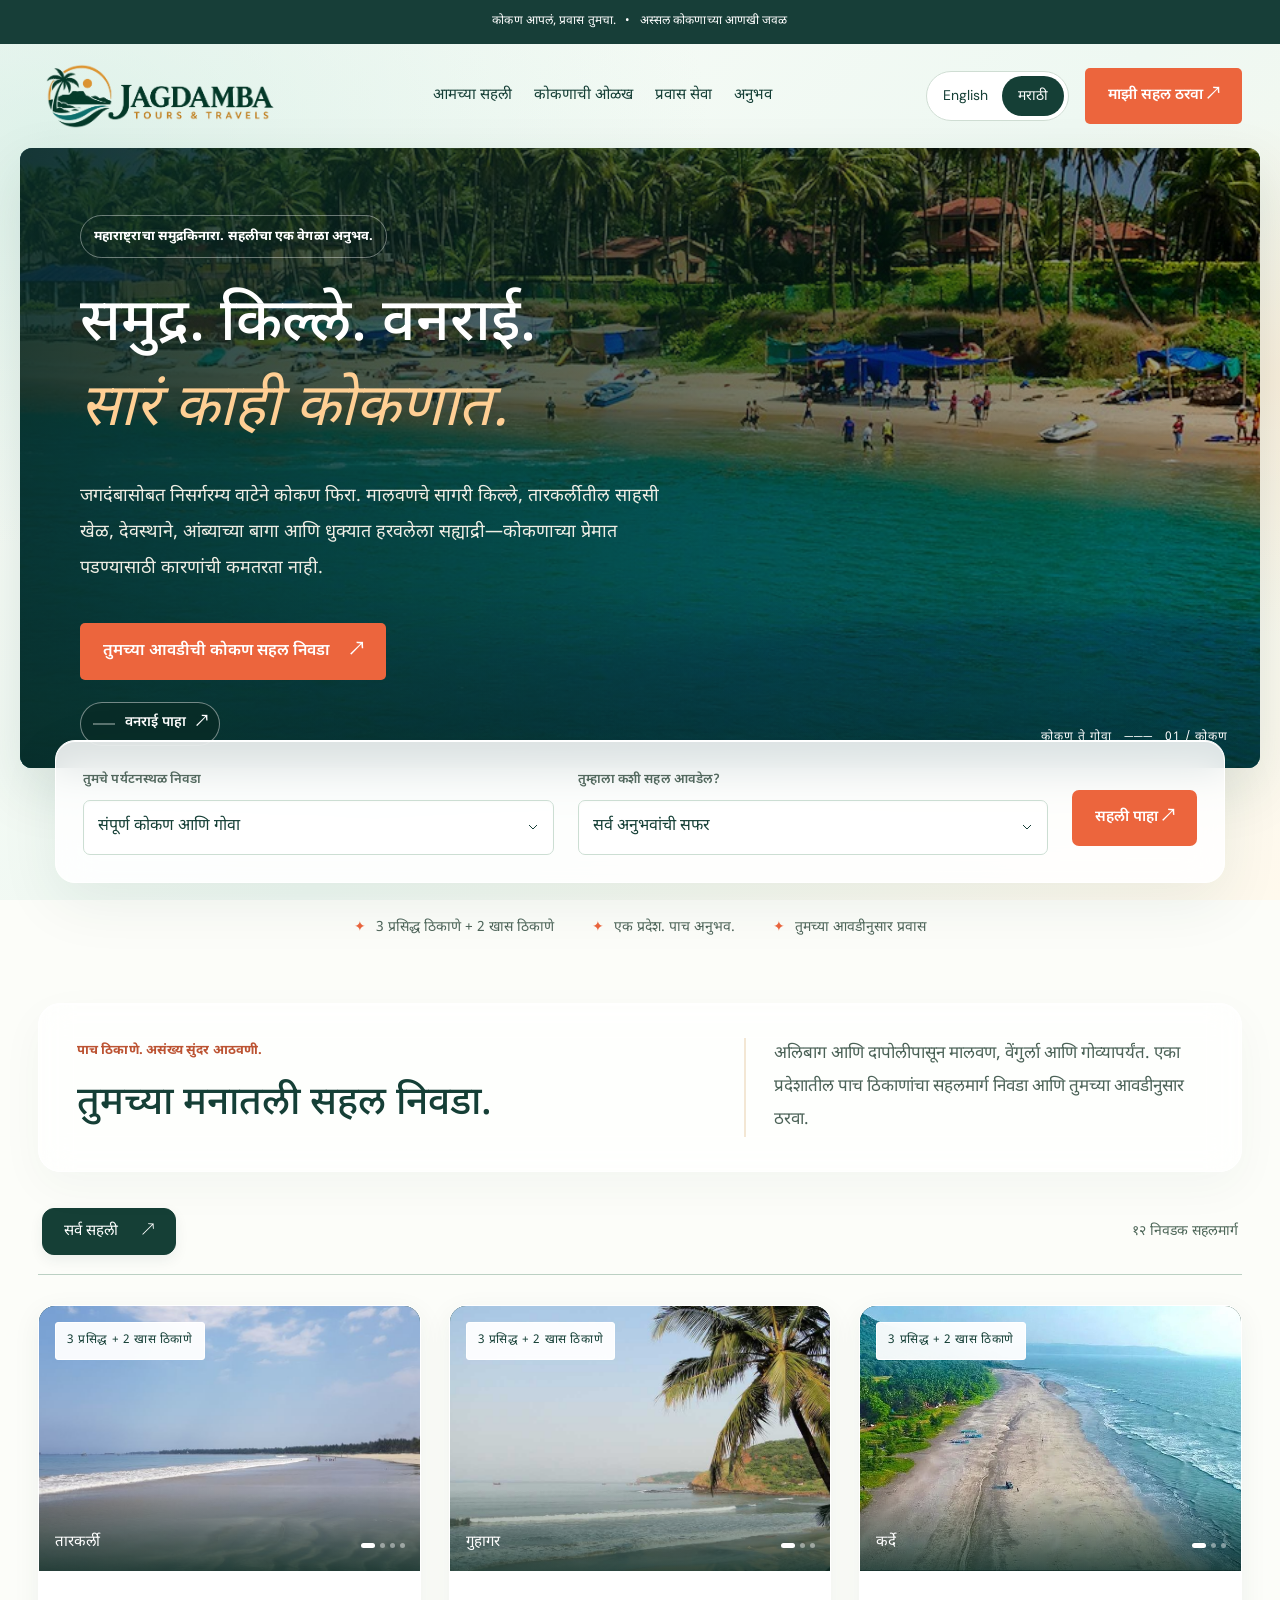
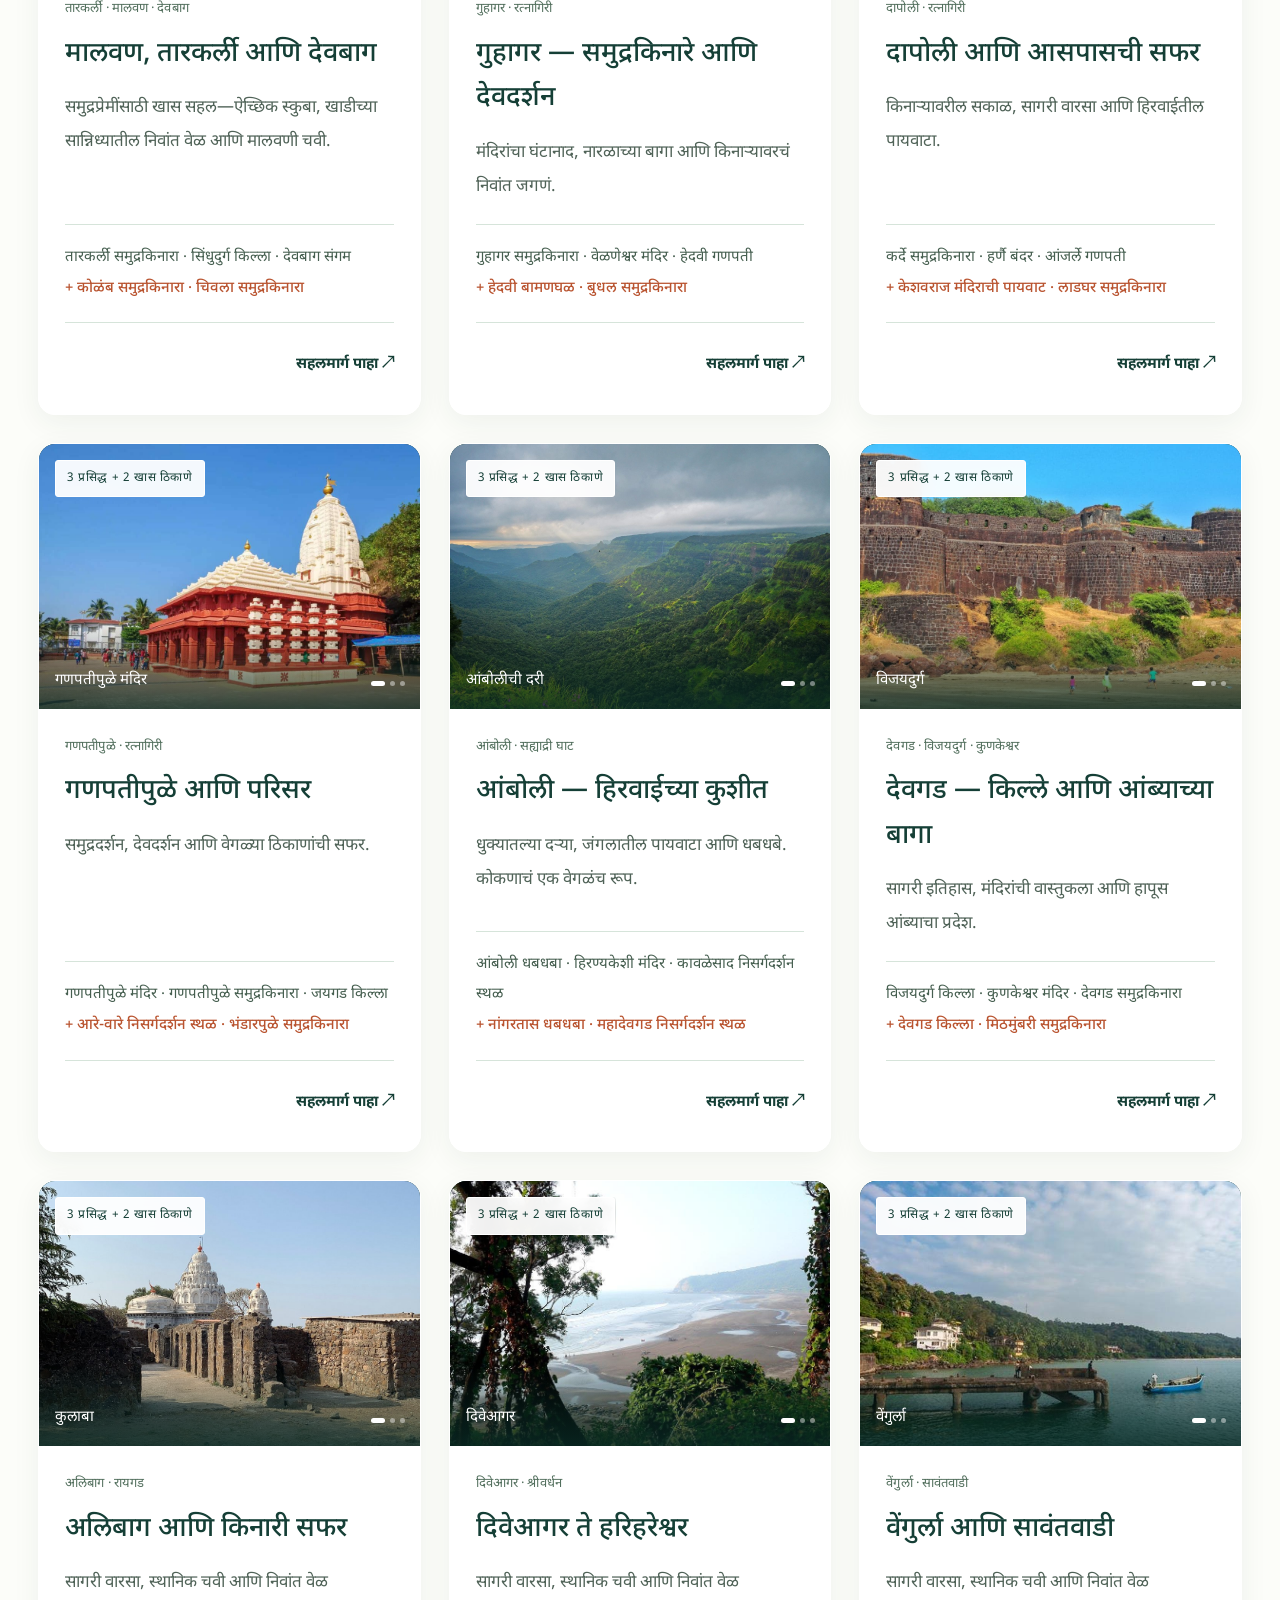
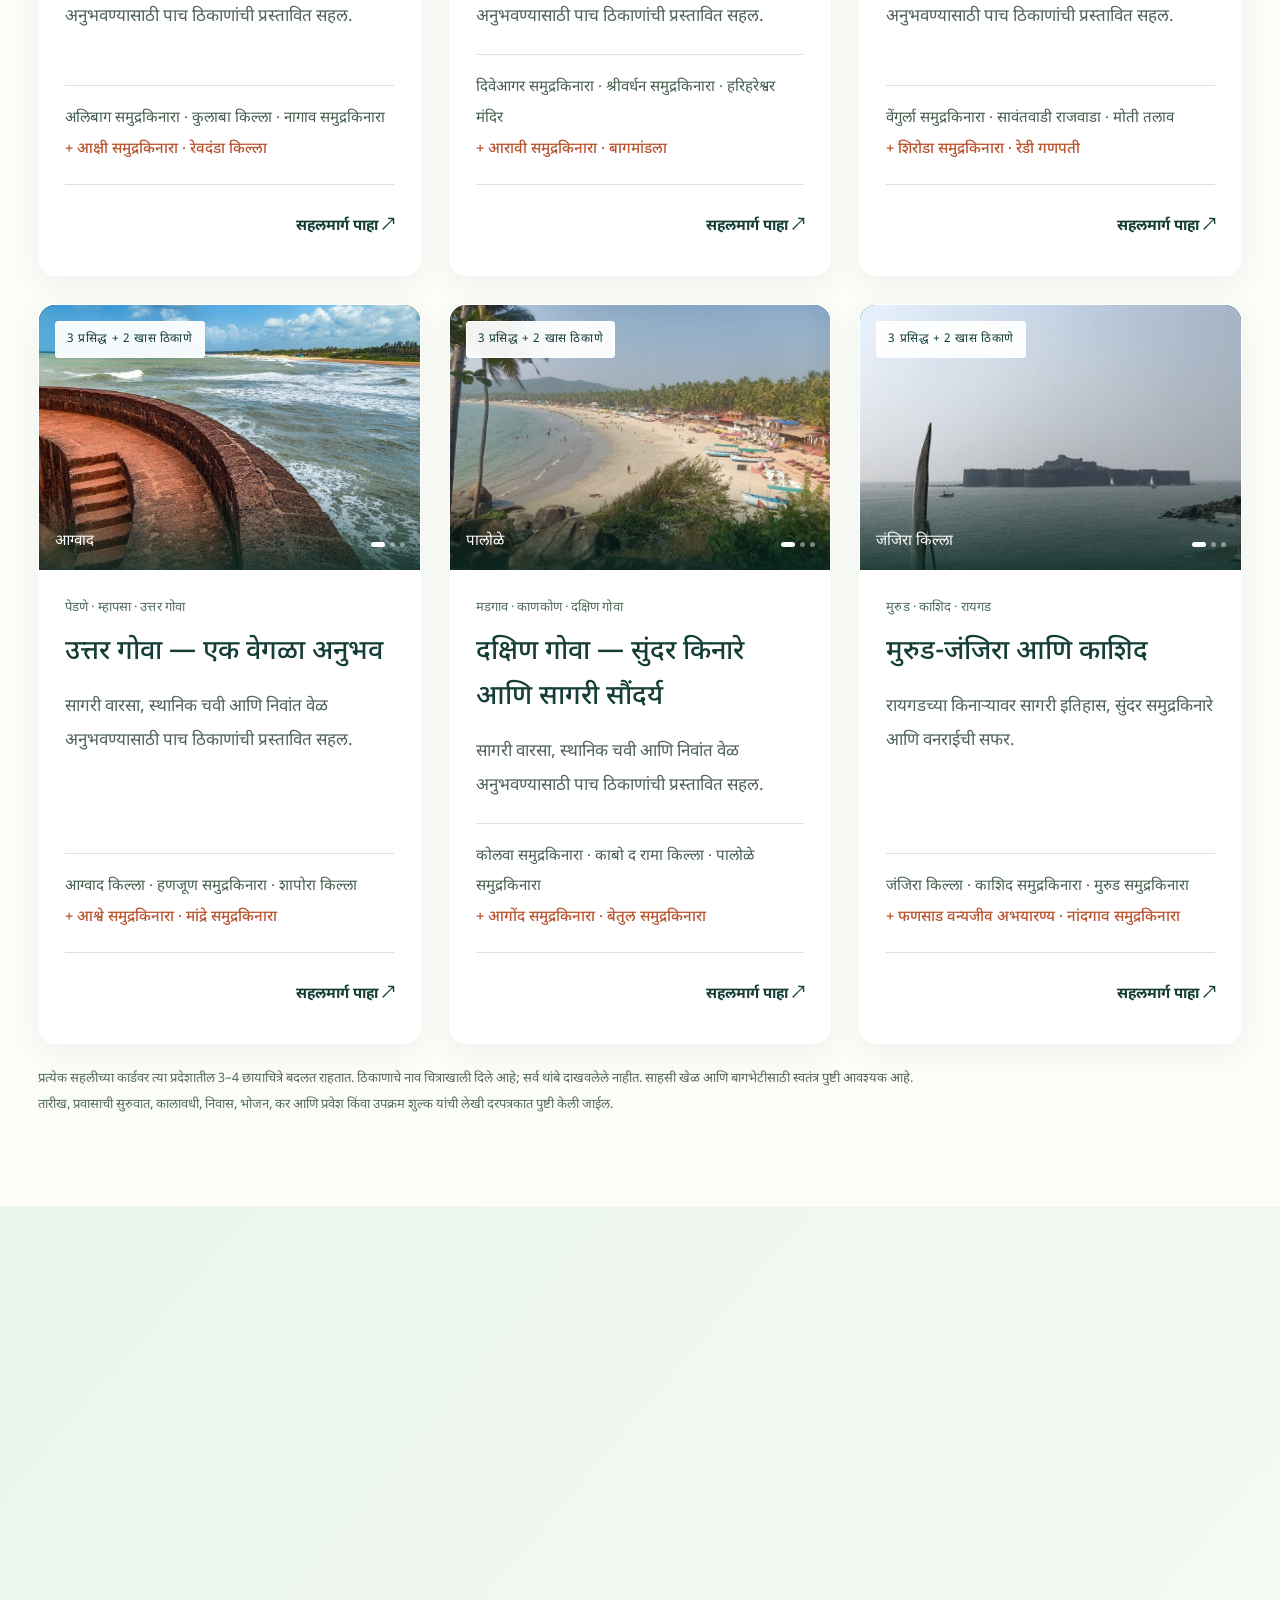
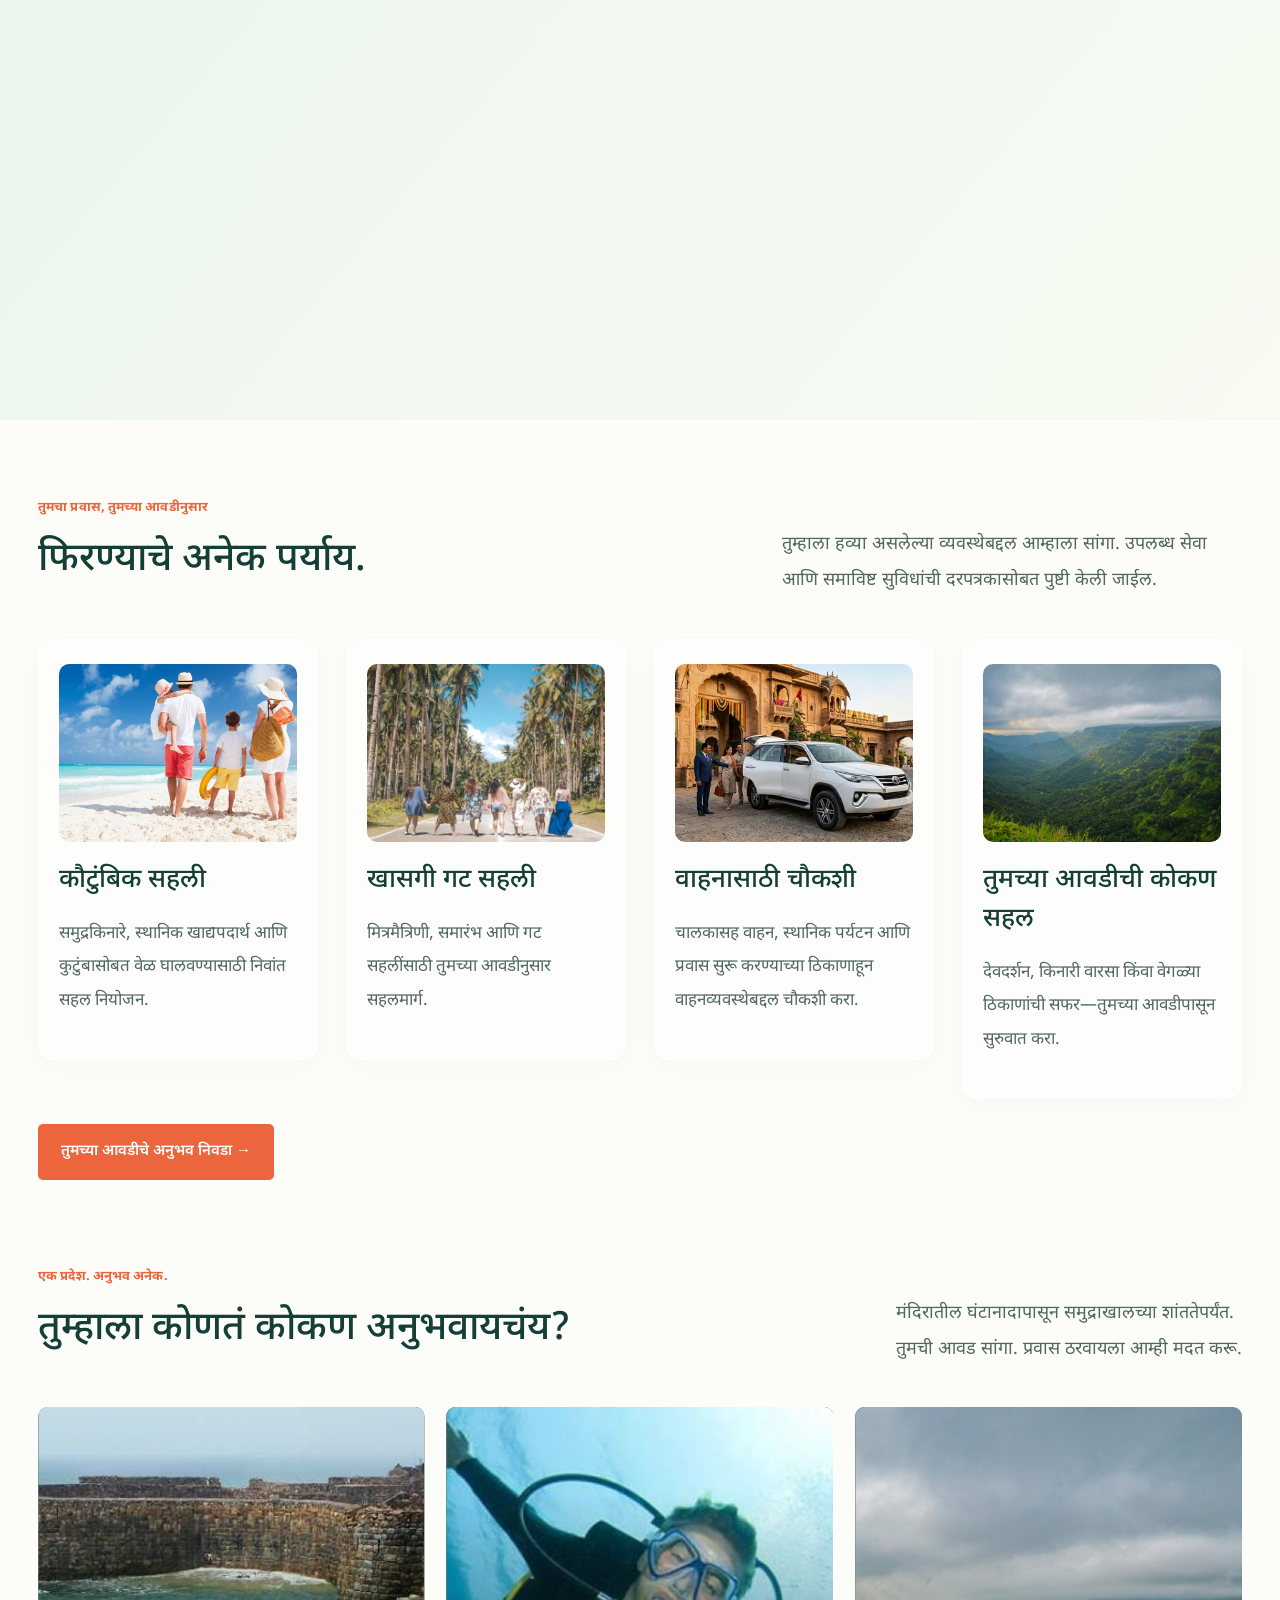
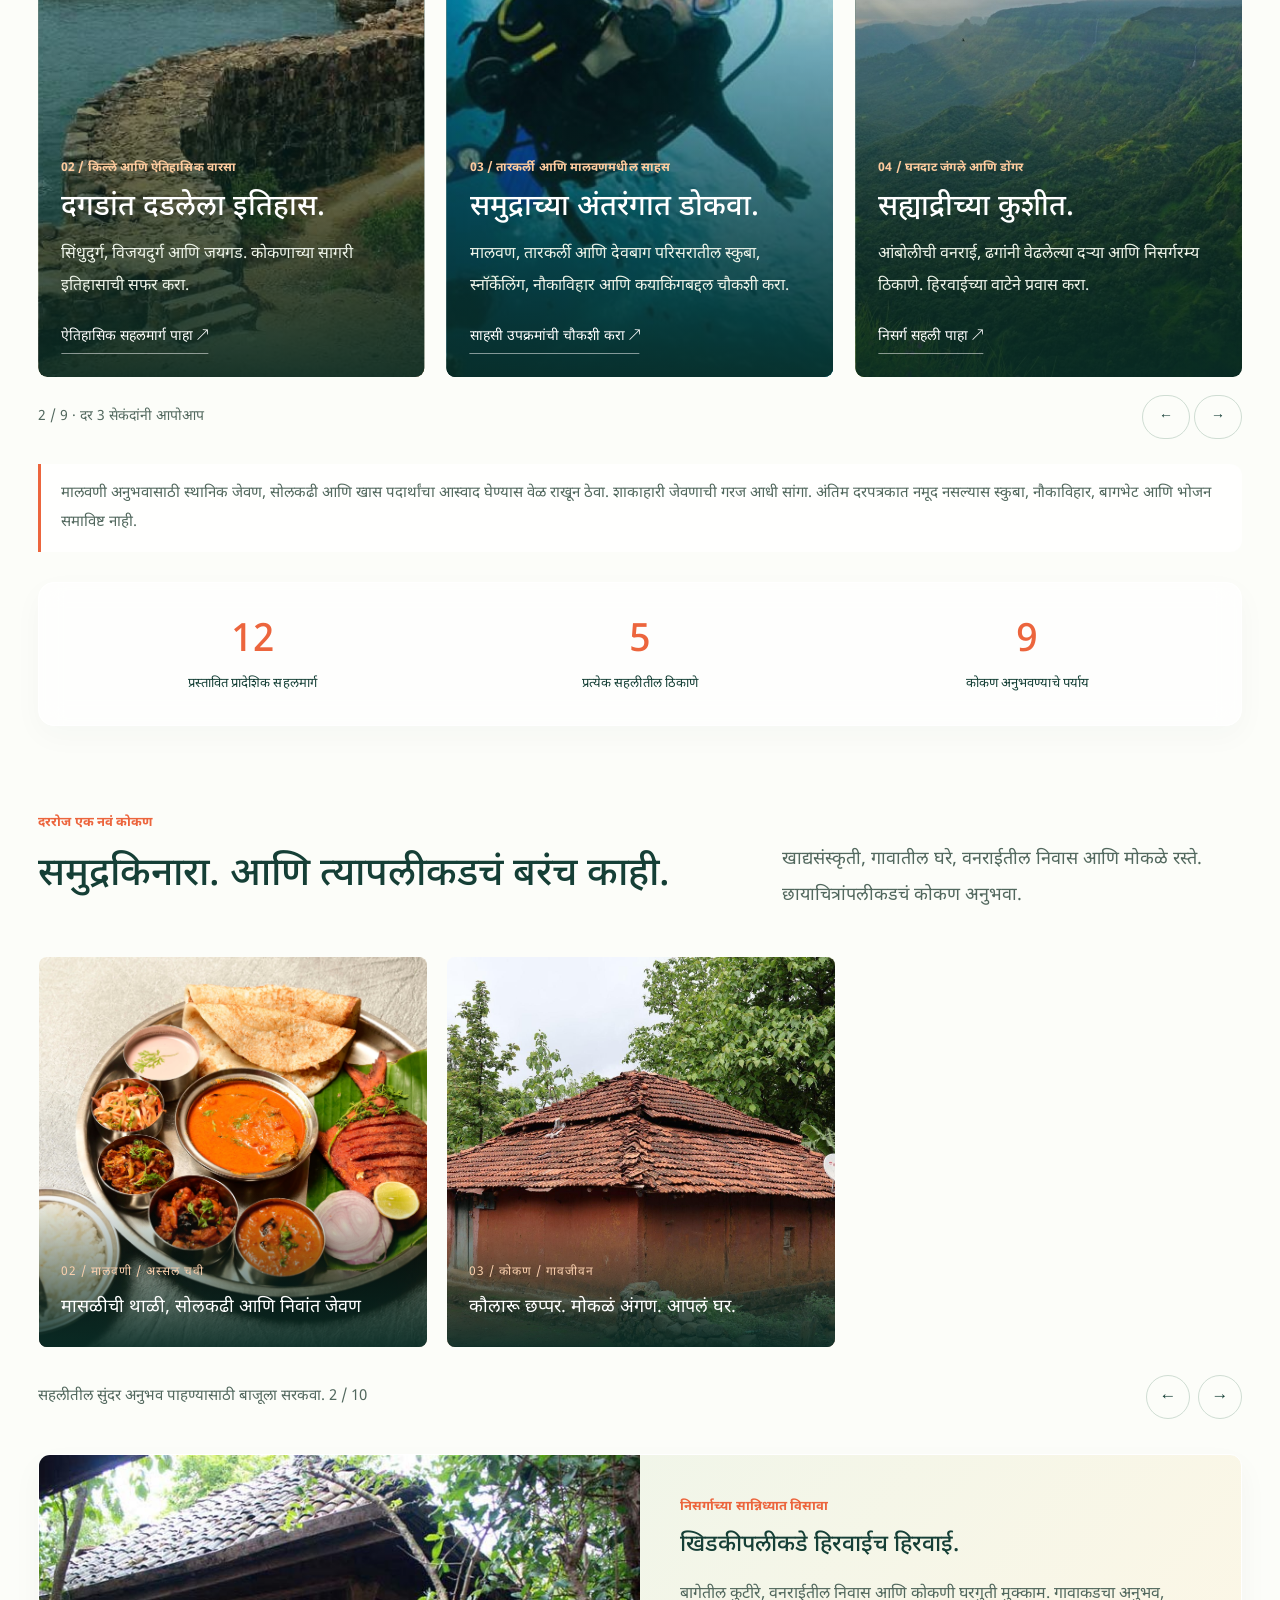
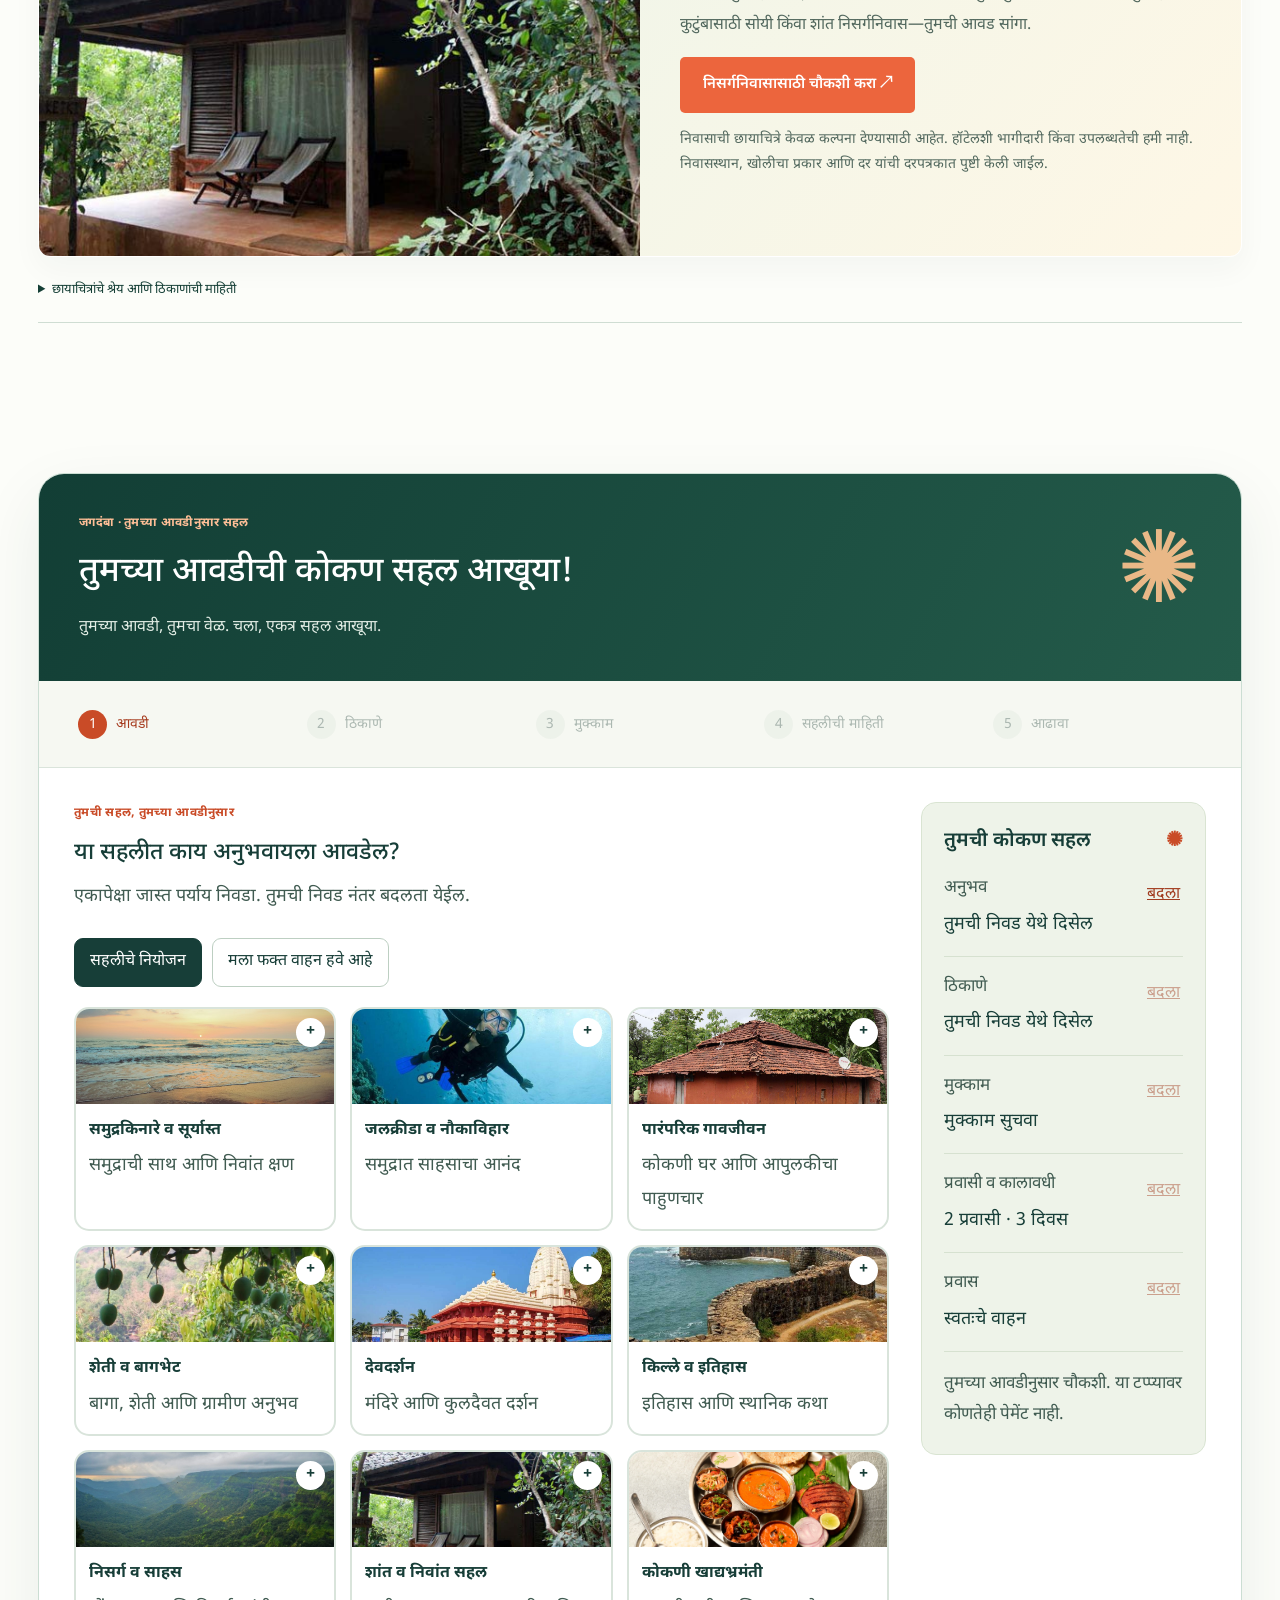
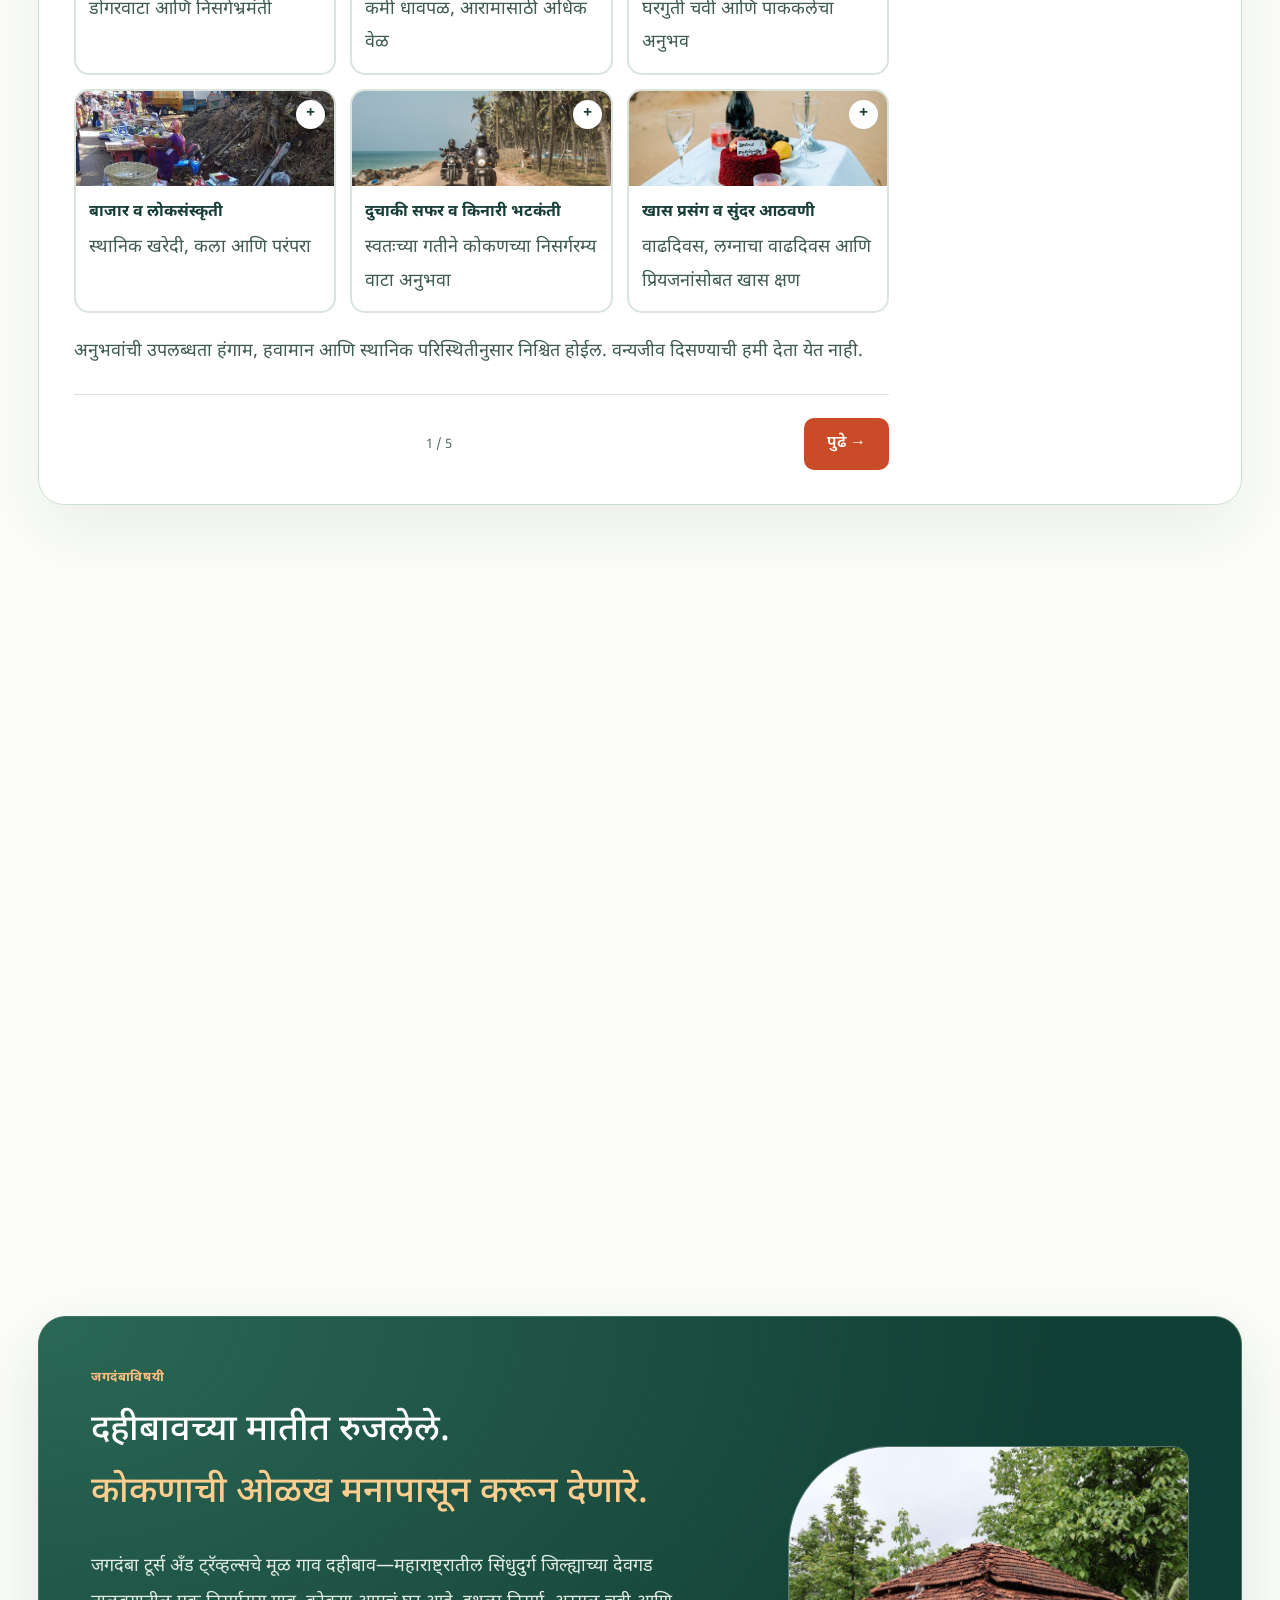
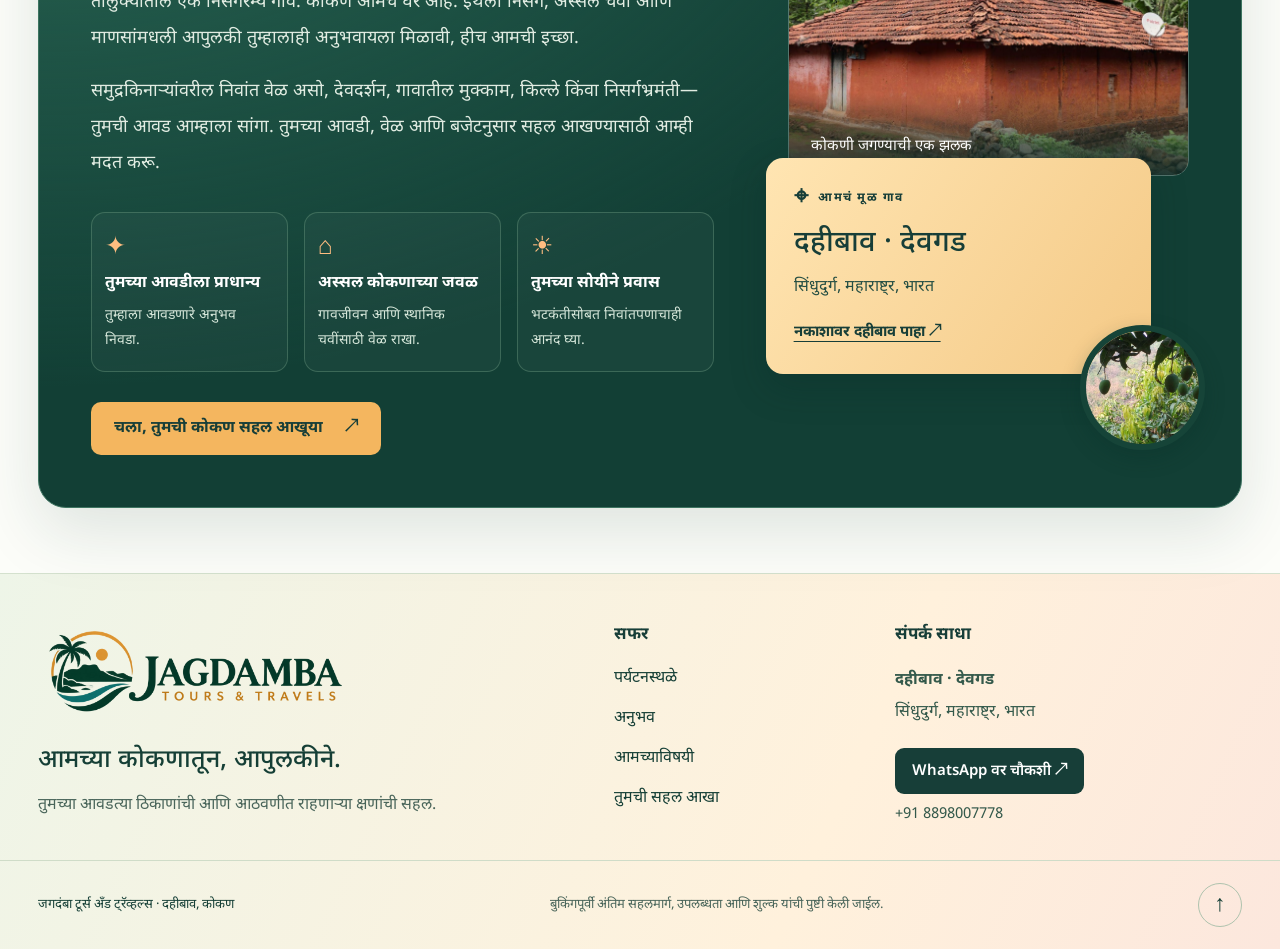
==== mr.html @ 4072c648 "Refresh hero transition script after forest update" ====
<!doctype html><html lang="mr"><head><meta charset="UTF-8"><meta name="viewport" content="width=device-width,initial-scale=1"><title>जगदंबा टूर्स अँड ट्रॅव्हल्स | आपलं कोकण</title><meta name="description" content="जगदंबा टूर्स अँड ट्रॅव्हल्ससोबत कोकण आणि गोव्यातील पाच ठिकाणांच्या प्रस्तावित सहली पाहा. समुद्रकिनारे, निसर्ग आणि तुमच्या आवडीनुसार प्रवास."><link href="https://fonts.googleapis.com/css2?family=DM+Sans:wght@400;500;600;700&family=Playfair+Display:wght@400;500;600&display=swap" rel="stylesheet"><style>
:root{--ink:#173e38;--paper:#faf9f4;--orange:#ec653d;--muted:#6d7870;--line:#dce2d8}*{box-sizing:border-box}html{scroll-behavior:smooth;scroll-padding-top:95px}body{margin:0;background:var(--paper);color:var(--ink);font-family:'DM Sans',sans-serif}a{color:inherit;text-decoration:none}button,input,select,textarea{font:inherit}button,a,input,select,textarea{outline-offset:5px}button{cursor:pointer}.wrap{max-width:1240px;margin:auto;padding:0 38px}.top{background:#173e38;color:#fff;text-align:center;padding:9px;font-size:11px;letter-spacing:1.5px}.nav{height:91px;display:flex;justify-content:space-between;align-items:center;gap:25px}.brand{display:flex;gap:12px;align-items:center}.mark{font-size:33px;color:var(--orange)}.brand strong{font-family:'Playfair Display';font-size:25px;letter-spacing:1px}.brand small{display:block;font-size:9px;letter-spacing:3px;margin-top:3px}.navlinks{display:flex;gap:28px;font-size:13px}.btn{display:inline-flex;align-items:center;justify-content:center;gap:20px;border:0;background:var(--orange);color:#fff;padding:16px 23px;border-radius:5px;font-size:13px;font-weight:600}.btn.light{background:#fff;color:var(--ink)}.btn.outline{background:transparent;border:1px solid var(--line);color:var(--ink)}.hero{margin:0 20px;min-height:620px;border-radius:12px;position:relative;overflow:hidden;background:#215a58;display:flex;align-items:center;color:white}.hero>img{position:absolute;width:100%;height:100%;object-fit:cover;filter:brightness(.67)}.hero:after{content:'';position:absolute;inset:0;background:linear-gradient(90deg,rgba(9,44,39,.65),transparent)}.herotext{position:relative;z-index:1;width:1240px;margin:auto;padding:65px 60px}.eyebrow{font-size:10px;letter-spacing:2.3px;font-weight:700;text-transform:uppercase}.hero .eyebrow{display:inline-block;border:1px solid #ffffff65;padding:9px 13px;border-radius:30px}h1,h2,h3{font-family:'Playfair Display',serif;font-weight:500}h1{font-size:76px;line-height:1.05;max-width:670px;margin:25px 0}h1 em{color:#ffcf94;font-weight:400}p{line-height:1.8}.hero p{max-width:460px;font-size:14px;color:#f0eee5}.hero .btn{margin-top:18px}.herofoot{position:absolute;bottom:23px;right:32px;z-index:2;font-size:10px;letter-spacing:1px}.finder{position:relative;z-index:3;background:white;margin:-28px auto 0;max-width:1070px;box-shadow:0 14px 45px #213c3910;border-radius:7px;padding:23px 28px;display:grid;grid-template-columns:1fr 1fr 1fr auto;gap:26px;align-items:center}.finder label{font-size:10px;text-transform:uppercase;letter-spacing:1.5px;display:block;margin-bottom:9px;color:var(--muted)}.finder select{background:white;color:var(--ink);border:0;width:100%;font-size:13px}.introbar{display:flex;justify-content:center;gap:70px;padding:32px;font-size:11px;color:var(--muted)}.introbar span:before{content:'✦';color:var(--orange);margin-right:10px}section{padding:75px 0}.heading{display:flex;justify-content:space-between;align-items:end;gap:35px;margin-bottom:30px}h2{font-size:46px;line-height:1.15;margin:13px 0}.heading p{font-size:13px;max-width:350px;color:var(--muted);margin-bottom:5px}.orange{color:var(--orange)}.filters{display:flex;gap:9px;flex-wrap:wrap;margin:28px 0}.chip{border:1px solid var(--line);background:transparent;padding:11px 20px;border-radius:30px;font-size:12px;color:var(--ink)}.chip.active{background:var(--ink);color:white;border-color:var(--ink)}.cards{display:grid;grid-template-columns:repeat(3,1fr);gap:25px}.card{background:white;border:1px solid #e3e7df;border-radius:9px;overflow:hidden;transition:transform .25s}.card:hover{transform:translateY(-5px)}.cardpic{height:235px;position:relative;background:#a1b9a3}.cardpic img{width:100%;height:100%;object-fit:cover}.badge{position:absolute;left:16px;top:16px;background:#fff;padding:7px 10px;border-radius:3px;font-size:10px;letter-spacing:.6px}.cardbody{padding:24px}.region{font-size:9px;letter-spacing:1.8px;color:var(--muted)}h3{font-size:25px;margin:10px 0}.cardbody>p{font-size:12px;color:var(--muted);min-height:44px}.stops{font-size:11px;line-height:2;color:#596e61;border-top:1px solid var(--line);padding:15px 0}.stops b{color:var(--orange);font-weight:500}.price{display:flex;justify-content:space-between;align-items:center;padding-top:12px;border-top:1px solid var(--line)}.price strong{font-size:25px}.price small{display:block;font-size:9px;color:var(--muted);margin-top:4px}.textbutton{border:0;background:none;font-size:12px;color:var(--ink);font-weight:700}.notice{font-size:11px;color:var(--muted);margin-top:22px;line-height:1.7}.story{background:#edf0e7}.split{display:grid;grid-template-columns:1fr 1fr;gap:80px;align-items:center}.storyimg{height:550px;border-radius:140px 8px 8px 8px;object-fit:cover;width:100%;background:#87a49b}.story p{font-size:13px;color:var(--muted)}.feature{display:grid;grid-template-columns:45px 1fr;border-top:1px solid #ced8cb;padding:18px 0;gap:10px}.feature b{font-size:13px}.feature span{font-family:'Playfair Display';font-size:23px;color:var(--orange)}.feature p{margin:5px 0 0;font-size:12px}.services{display:grid;grid-template-columns:repeat(4,1fr);gap:30px;margin-top:35px}.service{border-top:1px solid var(--line);padding-top:23px}.service span{color:var(--orange);font-size:24px}.service h3{font-size:21px}.service p{font-size:12px;color:var(--muted)}.gallery{display:grid;grid-template-columns:1.5fr 1fr 1fr;gap:16px;height:340px}.gallery figure{margin:0;position:relative;overflow:hidden;border-radius:8px;background:#638d80}.gallery img{width:100%;height:100%;object-fit:cover;transition:transform 1s}.gallery figure:hover img{transform:scale(1.06)}.gallery figcaption{position:absolute;bottom:0;padding:30px 20px 17px;background:linear-gradient(transparent,#143a38bb);color:white;width:100%;font-size:13px}.gallerynote{font-size:10px;color:var(--muted)}.plan{background:var(--ink);color:white;border-radius:12px;padding:55px;display:grid;grid-template-columns:.9fr 1.1fr;gap:65px}.plan h2{font-size:43px}.plan p{font-size:13px;color:#cad6cc}.formgrid{display:grid;grid-template-columns:1fr 1fr;gap:18px}label{font-size:11px}input,select,textarea{display:block;width:100%;padding:13px 12px;margin-top:7px;border:1px solid #69857a;border-radius:4px;background:#ffffff0c;color:white;min-width:0}select option{color:var(--ink);background:white}.full{grid-column:1/-1}textarea{resize:vertical}#result{background:#ffffff10;padding:16px;font-size:12px;white-space:pre-wrap}#result:empty{display:none}.faq{max-width:850px;margin:auto}details{border-bottom:1px solid var(--line);padding:21px 0}summary{cursor:pointer;font-size:14px;font-weight:500}details p{font-size:13px;color:var(--muted)}footer{border-top:1px solid var(--line);padding:40px 0 25px}footer .wrap{display:flex;align-items:center;justify-content:space-between;gap:30px}footer p{font-size:10px;color:var(--muted)}.preview{color:#6f796e;font-size:10px;text-align:center;padding:10px}dialog{border:0;border-radius:12px;max-width:650px;width:calc(100% - 32px);padding:35px;color:var(--ink);background:var(--paper)}dialog::backdrop{background:#0d3029bb}.close{float:right;border:0;background:transparent;font-size:25px;color:var(--ink)}.routeitem{display:flex;gap:18px;border-bottom:1px solid var(--line);padding:14px 0}.routeitem span{color:var(--orange);font-size:12px}.routeitem p{margin:3px 0;font-size:12px;color:var(--muted)}@media(max-width:900px){.navlinks{display:none}.cards{grid-template-columns:1fr 1fr}.split{gap:35px}.services{grid-template-columns:1fr 1fr}.finder{margin:15px 25px 0;gap:15px}.introbar{gap:20px}.plan{gap:30px;padding:30px}h1{font-size:62px}}@media(max-width:600px){.wrap{padding:0 22px}.top{font-size:8px}.nav{height:78px}.brand strong{font-size:20px}.brand small{font-size:7px}.nav>.btn{padding:12px;font-size:10px}.hero{margin:0 10px;min-height:570px}.herotext{padding:45px 24px}h1{font-size:56px}.hero p{font-size:13px}.herofoot{font-size:8px}.finder{grid-template-columns:1fr 1fr;padding:20px;margin:15px 18px 0}.finder>.btn{width:100%}.introbar{flex-wrap:wrap;padding:25px 15px;gap:13px;font-size:9px}section{padding:47px 0}.heading{display:block}h2{font-size:35px}.cards,.split,.plan{grid-template-columns:1fr}.cardpic{height:245px}.storyimg{height:350px}.services{gap:20px}.gallery{grid-template-columns:1fr 1fr;height:440px}.gallery figure:first-child{grid-column:1/-1}.plan{border-radius:0;padding:30px 22px}.planwrap{padding:0}.formgrid{gap:13px}.plan h2{font-size:35px}footer .wrap{display:block}.gallerynote{line-height:1.7}}

[hidden]{display:none!important}.scroll-progress{position:fixed;top:0;left:0;height:3px;background:var(--orange);z-index:100;width:0;pointer-events:none}.nav{position:relative;z-index:5}.navlinks a{position:relative;padding:8px 0}.navlinks a:after{content:'';position:absolute;bottom:0;left:0;width:0;height:2px;background:var(--orange);transition:width .3s}.navlinks a:hover:after{width:100%}.btn{transition:transform .25s,box-shadow .25s,background .25s}.btn:hover{transform:translateY(-3px);box-shadow:0 10px 25px #173e3825}.hero>img{animation:coastal-drift 16s ease-in-out infinite alternate}.herotext>*{animation:welcome .9s both}.herotext h1{animation-delay:.15s}.herotext p{animation-delay:.3s}.herotext .btn{animation-delay:.45s}@keyframes coastal-drift{from{transform:scale(1)}to{transform:scale(1.08)}}@keyframes welcome{from{opacity:0;transform:translateY(22px)}to{opacity:1;transform:translateY(0)}}.reveal{transition:opacity .75s,transform .75s}.motion-ready .reveal:not(.visible){opacity:0;transform:translateY(28px)}.motion-ready .reveal.slide-left:not(.visible){transform:translateX(-25px)}.motion-ready .reveal.slide-right:not(.visible){transform:translateX(25px)}.reveal.visible{opacity:1;transform:none}.cardpic img{transition:transform .65s}.card:hover .cardpic img{transform:scale(1.06)}.card{animation:welcome .5s both}.card:nth-child(3n+2){animation-delay:.08s}.card:nth-child(3n+3){animation-delay:.16s}.chip{transition:background .25s,color .25s,transform .25s}.chip:hover{transform:translateY(-2px)}dialog[open]{animation:welcome .3s}.experience-grid{display:grid;grid-template-columns:repeat(3,1fr);gap:22px}.experience-tile{position:relative;overflow:hidden;aspect-ratio:4/4.4;border-radius:9px;background:#284b40;color:white;display:flex;align-items:end;isolation:isolate}.experience-tile img{position:absolute;inset:0;width:100%;height:100%;object-fit:cover;z-index:-2;transition:transform .8s}.experience-tile:after{content:'';position:absolute;inset:0;background:linear-gradient(transparent 15%,#082b24eb);z-index:-1}.experience-tile:hover img{transform:scale(1.08)}.experience-copy{padding:25px;width:100%}.experience-copy h3{font-size:28px;margin:8px 0}.experience-copy p{font-size:12px;color:#edf3e8;line-height:1.7;margin:8px 0}.experience-copy .eyebrow{color:#ffcc9f;font-size:9px}.experience-link{margin-top:13px;display:inline-block;font-size:11px;border-bottom:1px solid #ffffff80;padding-bottom:4px}.discovery-strip{display:grid;grid-template-columns:repeat(3,1fr);background:#f0eee4;padding:30px;border-radius:8px;gap:20px;margin-top:30px;text-align:center}.discovery-strip strong{display:block;font-family:'Playfair Display';font-size:39px;color:var(--orange)}.discovery-strip span{font-size:10px;letter-spacing:1px;text-transform:uppercase}.season-note{background:#fff;border-left:3px solid var(--orange);padding:15px 20px;font-size:12px;line-height:1.8;color:var(--muted);margin-top:25px}.gallery{grid-template-columns:1.3fr 1fr 1fr;height:340px}.image-credits summary{font-size:10px;font-weight:400}.image-credits p{font-size:10px}.storyimg{object-position:center}.route-thumb{width:100%;height:180px;object-fit:cover;border-radius:6px;margin-top:15px}.cardpic .badge{font-size:9px}.hero h1{max-width:800px}.floating-top{position:fixed;right:22px;bottom:22px;z-index:8;border-radius:50%;width:43px;height:43px;background:var(--orange);color:white;border:0;box-shadow:0 6px 25px #173e3833;opacity:0;pointer-events:none;transform:translateY(15px);transition:.3s}.floating-top.show{opacity:1;pointer-events:auto;transform:none}@media(max-width:900px){.experience-grid{grid-template-columns:1fr 1fr}}@media(max-width:600px){.experience-grid{grid-template-columns:1fr}.experience-tile{aspect-ratio:1.1}.discovery-strip{padding:20px 10px;gap:12px}.discovery-strip strong{font-size:31px}.discovery-strip span{font-size:8px}.gallery{height:470px}.hero h1{font-size:51px}.reveal{transition-duration:.5s}}@media(prefers-reduced-motion:reduce){html{scroll-behavior:auto}*,*:before,*:after{animation:none!important;transition:none!important}.motion-ready .reveal:not(.visible){opacity:1;transform:none}}

/* Equal-sized responsive postcard slider */
.gallery{display:flex;gap:20px;height:auto;overflow-x:auto;scroll-snap-type:x mandatory;scrollbar-width:none;padding:4px 0 12px;overscroll-behavior-x:contain}.gallery::-webkit-scrollbar{display:none}.gallery figure,.gallery figure:first-child{flex:0 0 calc((100% - 40px)/3);height:390px;min-width:0;scroll-snap-align:start;grid-column:auto}.gallery img{display:block}.gallery figcaption{font-size:15px;line-height:1.5;padding:70px 22px 23px;background:linear-gradient(transparent,#082c26eb)}.gallery figcaption small{display:block;color:#fbd1af;font-size:10px;letter-spacing:1.4px;margin-bottom:9px}.slider-tools{display:flex;align-items:center;justify-content:space-between;gap:14px;margin:16px 0}.slider-tools p{font-size:12px;color:var(--muted);margin:0}.slider-buttons{display:flex;gap:8px}.slider-buttons button{height:44px;min-width:44px;border:1px solid var(--line);border-radius:50%;background:transparent;color:var(--ink)}.slider-buttons button:hover{background:var(--ink);color:white}.slider-buttons button[aria-pressed=true]{background:var(--orange);color:white;border-color:var(--orange)}.coast-route{display:flex;flex-wrap:wrap;gap:10px;align-items:center;margin:25px 0}.coast-route span{border:1px solid var(--line);border-radius:24px;padding:10px 16px;font-size:12px}.coast-route span:last-child{background:var(--ink);color:white}.stay-banner{display:grid;grid-template-columns:1fr 1fr;background:#edf0e7;border-radius:12px;overflow:hidden;margin-top:35px}.stay-banner>img{height:100%;min-height:340px;width:100%;object-fit:cover}.stay-banner>div{padding:40px}.stay-banner h3{font-size:35px}.stay-banner p{font-size:13px;color:var(--muted)}@media(max-width:900px){.gallery figure,.gallery figure:first-child{flex-basis:calc((100% - 20px)/2);height:360px}}@media(max-width:600px){.gallery{gap:14px}.gallery figure,.gallery figure:first-child{flex-basis:88%;height:370px}.gallery figcaption{font-size:16px}.slider-tools{align-items:start}.slider-tools p{max-width:170px;font-size:11px}.stay-banner{grid-template-columns:1fr}.stay-banner>img{height:260px;min-height:0}.stay-banner>div{padding:26px}.coast-route{gap:8px}.coast-route span{padding:8px 12px;font-size:11px}.formgrid{grid-template-columns:1fr}.services{grid-template-columns:1fr 1fr}h1{overflow-wrap:break-word}}@media(max-width:360px){.nav>.btn{padding:10px 8px}.brand strong{font-size:17px}.mark{font-size:25px}.wrap{padding:0 16px}.gallery figure,.gallery figure:first-child{height:330px}}

.services{align-items:start}.service-photo{display:block;width:100%;height:auto;aspect-ratio:4/3;object-fit:cover;border-radius:8px;margin-bottom:20px}.service{min-width:0}.experience-window{overflow:hidden;border-radius:9px;touch-action:pan-y}.experience-grid{display:flex;gap:22px;transition:transform 950ms cubic-bezier(.25,.6,.3,1);will-change:transform}.experience-grid .experience-tile{flex:0 0 calc((100% - 44px)/3);min-width:0;opacity:1!important;transform:none!important;transition:none!important}.experience-grid .experience-copy{padding:23px}.experience-controls{display:flex;align-items:center;justify-content:space-between;margin:18px 0 25px;gap:12px}.experience-controls span{font-size:12px;color:var(--muted)}.experience-controls button{background:transparent;border:1px solid var(--line);color:var(--ink);border-radius:30px;min-height:44px;padding:10px 16px}.experience-controls button:hover{background:var(--ink);color:white}@media(max-width:900px){.experience-grid .experience-tile{flex-basis:calc((100% - 22px)/2)}}@media(max-width:600px){.services{grid-template-columns:repeat(2,minmax(0,1fr));gap:28px 18px}.service h3{font-size:21px}.service p{font-size:12px}.service-photo{margin-bottom:15px}.experience-grid{gap:14px}.experience-grid .experience-tile{flex-basis:100%;aspect-ratio:1.06}.experience-controls span{font-size:11px}.experience-controls button{padding:10px 12px}}

.destination-deck{position:absolute;inset:0;overflow:hidden;isolation:isolate;background:#284b40}.cardpic .destination-photo{position:absolute;inset:0;width:100%;height:100%;object-fit:cover;opacity:0;transform:scale(1.09) translateX(3%);transition:opacity 1200ms ease,transform 2200ms cubic-bezier(.2,.6,.3,1);z-index:0}.cardpic .destination-photo.is-current{opacity:1;transform:scale(1) translateX(0);z-index:1}.card:hover .cardpic .destination-photo{transform:scale(1.09) translateX(3%)}.card:hover .cardpic .destination-photo.is-current{transform:scale(1) translateX(0)}.photo-caption{position:absolute;bottom:0;left:0;right:0;padding:40px 16px 15px;background:linear-gradient(transparent,#0a2c26c9);color:white;font-size:12px;z-index:3}.photo-dots{position:absolute;right:15px;bottom:18px;display:flex;gap:5px;z-index:4}.photo-dots i{display:block;width:5px;height:5px;border-radius:50%;background:#ffffff70}.photo-dots i.active{background:white;width:14px;border-radius:4px}.photo-caption{padding-right:85px}.cardpic .badge{z-index:5}.gallery{scroll-behavior:smooth}
.route-photo-wrap{position:relative;height:260px;margin-top:15px;overflow:hidden;border-radius:8px}.route-photo-wrap .destination-photo{position:absolute;inset:0;width:100%;height:100%;object-fit:cover;opacity:0;transform:scale(1.09) translateX(3%);transition:opacity 1200ms,transform 2200ms;z-index:0}.route-photo-wrap .destination-photo.is-current{opacity:1;transform:scale(1);z-index:1}
.finder{max-width:1100px;padding:24px;gap:20px;border:1px solid #e4e9e0;border-radius:14px;box-shadow:0 16px 45px #173e3810;grid-template-columns:minmax(0,1.25fr) minmax(0,1.25fr) minmax(140px,.8fr) auto;align-items:center}.finder>div{min-width:0}.finder label,.finder-label{display:block;margin:0 0 9px;font-size:10px;line-height:1.4;font-weight:600;letter-spacing:1.1px;text-transform:uppercase;color:var(--muted)}.finder select{appearance:none;-webkit-appearance:none;display:block;width:100%;margin:0;padding:14px 36px 14px 14px;border:1px solid var(--line);border-radius:7px;background-color:#fafbf8;background-image:url("data:image/svg+xml,%3Csvg xmlns='http://www.w3.org/2000/svg' width='16' height='16' viewBox='0 0 24 24' fill='none' stroke='%23173e38' stroke-width='1.5'%3E%3Cpath d='m6 9 6 6 6-6'/%3E%3C/svg%3E");background-repeat:no-repeat;background-position:right 12px center;color:var(--ink);font-size:13px;line-height:1.5;min-height:48px;cursor:pointer}.finder select:focus{border-color:var(--ink)}.finder-budget{padding-left:18px;border-left:1px solid var(--line)}.finder-budget strong{display:block;font-size:24px;line-height:1.3;font-weight:500;white-space:nowrap}.finder-budget small{font-size:10px;font-weight:400;color:var(--muted)}.budget-note{display:block;font-size:9px;line-height:1.5;color:var(--muted);margin-top:5px}.finder>.btn{min-height:48px;align-self:end;margin-bottom:9px;white-space:nowrap;border-radius:7px}.escapes-toolbar{display:flex;align-items:center;justify-content:space-between;gap:15px;padding:18px 0;margin:10px 0 28px;border-top:1px solid var(--line);border-bottom:1px solid var(--line)}.escapes-toolbar .chip{border-radius:6px;padding:12px 19px;font-size:12px;display:flex;gap:24px;align-items:center}.escapes-total{font-size:11px;color:var(--muted)}@media(max-width:900px){.finder{margin:18px 25px 0;grid-template-columns:minmax(0,1fr) minmax(0,1fr)}.finder-budget{padding-left:0;border:0}.finder>.btn{align-self:center;margin:0}}@media(max-width:600px){.finder{margin:16px 18px 0;padding:20px;gap:20px 14px}.finder>div:nth-child(1),.finder>div:nth-child(2){grid-column:1/-1}.finder select{font-size:14px;padding-top:13px;padding-bottom:13px}.finder-budget strong{font-size:25px}.finder>.btn{font-size:11px;padding:14px 12px;gap:8px;white-space:normal}.finder label{font-size:10px}.escapes-total{max-width:130px;text-align:right;line-height:1.5;font-size:10px}.escapes-toolbar{margin-bottom:25px}}

/* Destination finder without a price panel. */
@media(min-width:901px){.finder{grid-template-columns:minmax(0,1fr) minmax(0,1fr) auto}}
@media(max-width:900px){.finder>.btn{grid-column:1/-1}}
</style><link rel="stylesheet" href="https://fonts.googleapis.com/css2?family=Noto+Sans+Devanagari:wght@400;500;600;700&display=swap"><link rel="stylesheet" href="assets/language.css"><link rel="stylesheet" href="assets/premium.css"><script src="assets/language-preference.js"></script><link rel="canonical" href="https://sandesh651.github.io/jagdamba-tours-travels/mr.html"><link rel="alternate" hreflang="en" href="https://sandesh651.github.io/jagdamba-tours-travels/"><link rel="alternate" hreflang="mr" href="https://sandesh651.github.io/jagdamba-tours-travels/mr.html"><link rel="alternate" hreflang="x-default" href="https://sandesh651.github.io/jagdamba-tours-travels/"><link rel="stylesheet" href="assets/trip-planner.css?v=3"><link rel="stylesheet" href="assets/brand.css"><link rel="stylesheet" href="assets/about.css?v=1"><link rel="stylesheet" href="assets/sea-opening.css?v=2"></head><body><div class="scroll-progress" aria-hidden="true"></div><div class="top">कोकण आपलं, प्रवास तुमचा. &nbsp; • &nbsp; अस्सल कोकणाच्या आणखी जवळ</div><header class="wrap nav"><a class="brand" href="#"><img class="brand-logo" src="assets/jagdamba-logo.png" width="2172" height="724" alt="जगदंबा TOURS &amp; TRAVELS"></a><nav class="navlinks"><a href="#packages">आमच्या सहली</a><a href="#why">कोकणाची ओळख</a><a href="#services">प्रवास सेवा</a><a href="#experiences">अनुभव</a></nav><div class="nav-actions"><div class="language-switch" role="group" aria-label="Language / भाषा"><a href="index.html?lang=en" hreflang="en" lang="en" data-language="en">English</a><a href="mr.html?lang=mr" hreflang="mr" lang="mr" data-language="mr">मराठी</a></div><a class="btn" href="#plan">माझी सहल ठरवा ↗</a></div></header>
<main><div class="sea-opening"><div class="hero"><img src="assets/india-coast.jpg" alt="भारतीय समुद्रकिनाऱ्याचे प्रातिनिधिक छायाचित्र" onerror="this.src='assets/india-coast.jpg';this.alt='भारतीय समुद्रकिनाऱ्याचे प्रातिनिधिक छायाचित्र'"><img class="sea-shore" src="assets/ghats.jpg" alt="कोकणातील घनदाट वनराई आणि धुक्यातले सह्याद्री डोंगर" decoding="async"><div class="herotext"><div class="eyebrow">महाराष्ट्राचा समुद्रकिनारा. सहलीचा एक वेगळा अनुभव.</div><h1>समुद्र. किल्ले. वनराई.<br><em>सारं काही कोकणात.</em></h1><p>जगदंबासोबत निसर्गरम्य वाटेने कोकण फिरा. मालवणचे सागरी किल्ले, तारकर्लीतील साहसी खेळ, देवस्थाने, आंब्याच्या बागा आणि धुक्यात हरवलेला सह्याद्री—कोकणाच्या प्रेमात पडण्यासाठी कारणांची कमतरता नाही.</p><a class="btn" href="#packages">तुमच्या आवडीची कोकण सहल निवडा <span>↗</span></a></div><div class="herofoot">कोकण ते गोवा &nbsp; ─── &nbsp; 01 / कोकण</div><button class="sea-guide" type="button" aria-pressed="false"><i aria-hidden="true"></i><span>किनारा पाहा</span><b aria-hidden="true">↗</b></button></div></div>
<div class="finder"><div><label for="region">तुमचे पर्यटनस्थळ निवडा</label><select id="region"><option value="all">संपूर्ण कोकण आणि गोवा</option><option value="south">मालवण आणि सिंधुदुर्ग</option><option value="central">गुहागर आणि रत्नागिरी</option><option value="north">दापोली आणि परिसर</option><option value="ghats">आंबोली आणि घाटमाथा</option><option value="goa">गोवा आणि किनारी प्रदेश</option></select></div><div><label for="mood">तुम्हाला कशी सहल आवडेल?</label><select id="mood"><option value="all">सर्व अनुभवांची सफर</option value="beach">समुद्रकिनारे आणि सूर्यास्त</option><option value="culture">देवस्थाने आणि संस्कृती</option><option value="quiet">निवांत आणि वेगळी ठिकाणे</option><option value="adventure">स्कुबा आणि जलक्रीडा</option><option value="nature">जंगले, घाट आणि बागा</option></select></div><button class="btn" id="find">सहली पाहा ↗</button></div><div class="introbar"><span>3 प्रसिद्ध ठिकाणे + 2 खास ठिकाणे</span><span>एक प्रदेश. पाच अनुभव.</span><span>तुमच्या आवडीनुसार प्रवास</span></div>
<section id="packages"><div class="wrap"><div class="heading packages-intro"><div class="packages-title"><div class="eyebrow orange">पाच ठिकाणे. असंख्य सुंदर आठवणी.</div><h2>तुमच्या मनातली सहल निवडा.</h2></div><p class="packages-summary">अलिबाग आणि दापोलीपासून मालवण, वेंगुर्ला आणि गोव्यापर्यंत. एका प्रदेशातील पाच ठिकाणांचा सहलमार्ग निवडा आणि तुमच्या आवडीनुसार ठरवा.</p></div><div class="filters escapes-toolbar" role="group" aria-label="सहली पाहा"><button class="chip active" data-filter="all">सर्व सहली <span aria-hidden="true">↗</span></button><span class="escapes-total">१२ निवडक सहलमार्ग</span></div><div class="cards" id="cards"></div><p id="empty" hidden>या निवडीनुसार सहलमार्ग उपलब्ध नाही. दुसरा प्रदेश किंवा सहलीचा प्रकार निवडा.</p><p class="notice">प्रत्येक सहलीच्या कार्डवर त्या प्रदेशातील 3–4 छायाचित्रे बदलत राहतात. ठिकाणाचे नाव चित्राखाली दिले आहे; सर्व थांबे दाखवलेले नाहीत. साहसी खेळ आणि बागभेटीसाठी स्वतंत्र पुष्टी आवश्यक आहे.<br>तारीख, प्रवासाची सुरुवात, कालावधी, निवास, भोजन, कर आणि प्रवेश किंवा उपक्रम शुल्क यांची लेखी दरपत्रकात पुष्टी केली जाईल.</p></div></section>
<section class="story" id="why"><div class="wrap split"><img class="storyimg" src="assets/orchard.jpg" alt="कोकणातील बागेत लगडलेले हापूस आंबे" loading="lazy"><div><div class="eyebrow orange">नकाशावरील ठिकाणापलीकडचा अनुभव</div><h2>समुद्रकिनाऱ्याच्या पलीकडे.<br>अस्सल कोकणाच्या जवळ.</h2><p>समुद्राची गाज, नारळी-पोफळीच्या बागांतून जाणारे वळणदार रस्ते आणि निवांत आस्वाद घ्यावा असे घरगुती जेवण—हेच कोकण. आमच्या सहलींमधून हाच अनुभव देण्याचा प्रयत्न आहे.</p><div class="feature"><span>01</span><div><b>तुमच्या यादीतील तीन आवडती ठिकाणे</b><p>तुम्हाला नेहमीपासून पाहायचे असलेले किनारे, किल्ले आणि देवस्थाने सहलीत समाविष्ट करा.</p></div></div><div class="feature"><span>02</span><div><b>नेहमीच्या वाटेपलीकडची दोन ठिकाणे</b><p>त्याच प्रदेशातील निवांत किनारे, गावातील पायवाटा आणि निसर्गरम्य ठिकाणांची निवड.</p></div></div><div class="feature"><span>03</span><div><b>तुमच्या कुटुंबाला किंवा गटाला अनुरूप नियोजन</b><p>तुमचे कुटुंब किंवा गट, प्रवास सुरू करण्याचे ठिकाण आणि तुम्हाला हवा असलेला प्रवासाचा वेग आम्हाला सांगा.</p></div></div><a href="#plan" class="textbutton">चला, तुमची सहल ठरवूया ↗</a></div></div></section>
<section id="services"><div class="wrap"><div class="heading"><div><div class="eyebrow orange">तुमचा प्रवास, तुमच्या आवडीनुसार</div><h2>फिरण्याचे अनेक पर्याय.</h2></div><p>तुम्हाला हव्या असलेल्या व्यवस्थेबद्दल आम्हाला सांगा. उपलब्ध सेवा आणि समाविष्ट सुविधांची दरपत्रकासोबत पुष्टी केली जाईल.</p></div><div class="services"><div class="service"><img class="service-photo" loading="lazy" src="assets/family.jpg" alt="समुद्रकिनाऱ्यावर सहलीचा आनंद घेणारे कुटुंब"><h3>कौटुंबिक सहली</h3><p>समुद्रकिनारे, स्थानिक खाद्यपदार्थ आणि कुटुंबासोबत वेळ घालवण्यासाठी निवांत सहल नियोजन.</p></div><div class="service"><img class="service-photo" loading="lazy" src="assets/group.jpg" alt="नारळांच्या रांगेतील रस्त्यावर मित्रमैत्रिणींची सफर"><h3>खासगी गट सहली</h3><p>मित्रमैत्रिणी, समारंभ आणि गट सहलींसाठी तुमच्या आवडीनुसार सहलमार्ग.</p></div><div class="service"><img class="service-photo" loading="lazy" src="assets/vehicle.jpg" alt="चालकासह प्रवासासाठी वाहनाचे प्रातिनिधिक छायाचित्र"><h3>वाहनासाठी चौकशी</h3><p>चालकासह वाहन, स्थानिक पर्यटन आणि प्रवास सुरू करण्याच्या ठिकाणाहून वाहनव्यवस्थेबद्दल चौकशी करा.</p></div><div class="service"><img class="service-photo" loading="lazy" src="assets/ghats.jpg" alt="कोकणातील हिरवेगार डोंगर"><h3>तुमच्या आवडीची कोकण सहल</h3><p>देवदर्शन, किनारी वारसा किंवा वेगळ्या ठिकाणांची सफर—तुमच्या आवडीपासून सुरुवात करा.</p></div></div><a class="btn" href="#plan" style="margin-top:25px">तुमच्या आवडीचे अनुभव निवडा →</a></div></section>
<section id="experiences" style="padding-top:10px"><div class="wrap"><div class="heading"><div><div class="eyebrow orange">एक प्रदेश. अनुभव अनेक.</div><h2>तुम्हाला कोणतं कोकण अनुभवायचंय?</h2></div><p>मंदिरातील घंटानादापासून समुद्राखालच्या शांततेपर्यंत.<br>तुमची आवड सांगा. प्रवास ठरवायला आम्ही मदत करू.</p></div><div class="experience-window" role="region" aria-label="कोकणातील अनुभवांची चित्रफीत" aria-roledescription="carousel"><div class="experience-grid">
<a class="experience-tile" href="#packages" data-mood="culture"><img loading="lazy" src="assets/temple.jpg" alt="गणपतीपुळे मंदिर"><div class="experience-copy"><div class="eyebrow">01 / देवस्थाने आणि परंपरा</div><h3>मनःशांतीचे काही क्षण.</h3><p>गणपतीपुळे, कुणकेश्वर, हेदवी आणि गावोगावची देवस्थाने. कोकणातील श्रद्धा आणि परंपरा अनुभवा.</p><span class="experience-link">देवस्थाने आणि संस्कृतीची सहल पाहा ↗</span></div></a>
<a class="experience-tile" href="#packages" data-mood="culture"><img loading="lazy" src="assets/fort.jpg" alt="सिंधुदुर्ग किल्ल्याची दगडी तटबंदी"><div class="experience-copy"><div class="eyebrow">02 / किल्ले आणि ऐतिहासिक वारसा</div><h3>दगडांत दडलेला इतिहास.</h3><p>सिंधुदुर्ग, विजयदुर्ग आणि जयगड. कोकणाच्या सागरी इतिहासाची सफर करा.</p><span class="experience-link">ऐतिहासिक सहलमार्ग पाहा ↗</span></div></a>
<a class="experience-tile" href="#packages" data-mood="adventure"><img loading="lazy" src="assets/scuba.jpg" alt="समुद्राखालील स्कुबा डायव्हिंगचे प्रातिनिधिक छायाचित्र"><div class="experience-copy"><div class="eyebrow">03 / तारकर्ली आणि मालवणमधील साहस</div><h3>समुद्राच्या अंतरंगात डोकवा.</h3><p>मालवण, तारकर्ली आणि देवबाग परिसरातील स्कुबा, स्नॉर्केलिंग, नौकाविहार आणि कयाकिंगबद्दल चौकशी करा.</p><span class="experience-link">साहसी उपक्रमांची चौकशी करा ↗</span></div></a>
<a class="experience-tile" href="#packages" data-mood="nature"><img loading="lazy" src="assets/ghats.jpg" alt="आंबोलीची दाट वनराई आणि धुक्यातले डोंगर"><div class="experience-copy"><div class="eyebrow">04 / घनदाट जंगले आणि डोंगर</div><h3>सह्याद्रीच्या कुशीत.</h3><p>आंबोलीची वनराई, ढगांनी वेढलेल्या दऱ्या आणि निसर्गरम्य ठिकाणे. हिरवाईच्या वाटेने प्रवास करा.</p><span class="experience-link">निसर्ग सहली पाहा ↗</span></div></a>
<a class="experience-tile" href="#packages" data-mood="nature"><img loading="lazy" src="assets/orchard.jpg" alt="कोकणातील बागेत झाडाला लगडलेले हिरवे हापूस आंबे"><div class="experience-copy"><div class="eyebrow">05 / आंब्याच्या बागा आणि गावजीवन</div><h3>मातीशी जुळलेलं नातं.</h3><p>हापूस आंब्याचा प्रदेश, नारळाच्या बागा आणि गावातील वाटा. हंगामात बागभेटीची विनंती करा.</p><span class="experience-link">निवांत सहल निवडा ↗</span></div></a>
<a class="experience-tile" href="#packages" data-mood="nature"><img loading="lazy" src="assets/amboli.jpg" alt="हिरव्यागार वनराईतील आंबोली धबधबा"><div class="experience-copy"><div class="eyebrow">06 / धबधबे आणि घाटरस्ते</div><h3>धुक्याच्या वाटेवर.</h3><p>आंबोलीचे धबधबे आणि गार हिरवाई. धबधबे हंगामी असून प्रवेशाची स्थिती बदलू शकते.</p><span class="experience-link">डोंगरदऱ्यांची सफर करा ↗</span></div></a>
<a class="experience-tile" href="#plan"><img loading="lazy" src="assets/food.jpg" alt="कोकणच्या चवीचा आस्वाद."><div class="experience-copy"><div class="eyebrow">07 / स्थानिक खाद्यसंस्कृती</div><h3>कोकणच्या चवीचा आस्वाद.</h3><p>मालवणी थाळी, सोलकढी, ताजे किनारी पदार्थ आणि घरगुती शाकाहारी जेवण. तुमच्या जेवणाच्या आवडी आम्हाला सांगा.</p><span class="experience-link">माझ्या सहलीत समाविष्ट करा ↗</span></div></a><a class="experience-tile" href="#plan"><img loading="lazy" src="assets/ride.jpg" alt="वाटही सहलीचाच भाग."><div class="experience-copy"><div class="eyebrow">08 / दुचाकी सफर आणि निसर्गरम्य रस्ते</div><h3>वाटही सहलीचाच भाग.</h3><p>किनारी रस्त्यांवर दुचाकी सफर करा; निसर्गदर्शन आणि गावातील चहाच्या टपरीवर निवांत थांबा. दुचाकी भाडे आणि मार्गदर्शकासह सफरीसाठी स्वतंत्र चौकशी आवश्यक आहे.</p><span class="experience-link">माझ्या सहलीत समाविष्ट करा ↗</span></div></a><a class="experience-tile" href="#plan"><img loading="lazy" src="assets/home.jpg" alt="गावच्या जगण्याचा अनुभव घ्या."><div class="experience-copy"><div class="eyebrow">09 / कोकणी घरे आणि निवांत जगणं</div><h3>गावच्या जगण्याचा अनुभव घ्या.</h3><p>लाल कौलांची घरे, गावातील अंगणे आणि शांत सकाळ. सहलमार्गावरील घरगुती निवासव्यवस्थेबद्दल विचारा.</p><span class="experience-link">माझ्या सहलीत समाविष्ट करा ↗</span></div></a></div></div><div class="experience-controls"><span id="experience-count" aria-live="off">1 / 9 · दर 3 सेकंदांनी नवा अनुभव</span><div><button id="experience-prev" aria-label="मागील अनुभव">←</button>  <button id="experience-next" aria-label="पुढील अनुभव">→</button></div></div><div class="season-note">मालवणी अनुभवासाठी स्थानिक जेवण, सोलकढी आणि खास पदार्थांचा आस्वाद घेण्यास वेळ राखून ठेवा. शाकाहारी जेवणाची गरज आधी सांगा. अंतिम दरपत्रकात नमूद नसल्यास स्कुबा, नौकाविहार, बागभेट आणि भोजन समाविष्ट नाही.</div><div class="discovery-strip"><div><strong data-count="12">12</strong><span>प्रस्तावित प्रादेशिक सहलमार्ग</span></div><div><strong data-count="5">5</strong><span>प्रत्येक सहलीतील ठिकाणे</span></div><div><strong data-count="9">9</strong><span>कोकण अनुभवण्याचे पर्याय</span></div></div></div></section>
<section id="glimpses" style="padding-top:10px"><div class="wrap"><div class="heading"><div><div class="eyebrow orange">दररोज एक नवं कोकण</div><h2>समुद्रकिनारा. आणि त्यापलीकडचं बरंच काही.</h2></div><p>खाद्यसंस्कृती, गावातील घरे, वनराईतील निवास आणि मोकळे रस्ते. छायाचित्रांपलीकडचं कोकण अनुभवा.</p></div><div class="gallery" id="postcards" tabindex="0" role="region" aria-roledescription="carousel" aria-label="कोकणी जीवनशैलीची छायाचित्रे"><figure><img loading="lazy" src="assets/ghats.jpg" alt="हिरवाईने नटलेले डोंगर"><figcaption><small>01 / आंबोली / हिरवाईची सफर</small>हिरवाईने नटलेले डोंगर</figcaption></figure><figure><img loading="lazy" src="assets/food.jpg" alt="मासळीची थाळी, सोलकढी आणि निवांत जेवण"><figcaption><small>02 / मालवणी / अस्सल चवी</small>मासळीची थाळी, सोलकढी आणि निवांत जेवण</figcaption></figure><figure><img loading="lazy" src="assets/home.jpg" alt="कौलारू छप्पर. मोकळं अंगण. आपलं घर."><figcaption><small>03 / कोकण / गावजीवन</small>कौलारू छप्पर. मोकळं अंगण. आपलं घर.</figcaption></figure><figure><img loading="lazy" src="assets/ride.jpg" alt="समुद्राच्या साथीने लांबची वाट निवडा"><figcaption><small>04 / पश्चिम किनारा / दुचाकी सफर</small>समुद्राच्या साथीने लांबची वाट निवडा</figcaption></figure><figure><img loading="lazy" src="assets/stay.jpg" alt="वनराईच्या सान्निध्यात जागे व्हा"><figcaption><small>05 / निसर्गनिवास / निवांत क्षण</small>वनराईच्या सान्निध्यात जागे व्हा</figcaption></figure><figure><img loading="lazy" src="assets/fort.jpg" alt="दगडांवर कोरलेल्या कहाण्या"><figcaption><small>06 / मालवण / सागरी वारसा</small>दगडांवर कोरलेल्या कहाण्या</figcaption></figure><figure><img loading="lazy" src="assets/orchard.jpg" alt="मातीच्या आणखी जवळ"><figcaption><small>07 / आंब्याचा प्रदेश / स्थानिक जीवन</small>मातीच्या आणखी जवळ</figcaption></figure><figure><img loading="lazy" src="assets/goa.jpg" alt="हिरवाईच्या छायेतली कुटीरे"><figcaption><small>08 / गोवा / हिरवाईतील निवास</small>हिरवाईच्या छायेतली कुटीरे</figcaption></figure><figure><img loading="lazy" src="assets/scuba.jpg" alt="निळ्या समुद्राखालील एक वेगळं जग"><figcaption><small>09 / तारकर्ली / ऐच्छिक साहसी उपक्रम</small>निळ्या समुद्राखालील एक वेगळं जग</figcaption></figure><figure><img loading="lazy" src="assets/amboli.jpg" alt="धबधब्याच्या नादामागे चला"><figcaption><small>10 / सह्याद्री / पावसाळी अनुभव</small>धबधब्याच्या नादामागे चला</figcaption></figure></div><div class="slider-tools"><p>सहलीतील सुंदर अनुभव पाहण्यासाठी बाजूला सरकवा. <span id="slidecount" aria-live="polite">1 / 10</span></p><div class="slider-buttons"><button id="slideprev" aria-label="मागील छायाचित्र">←</button><button id="slidenext" aria-label="पुढील छायाचित्र">→</button></div></div><div class="stay-banner"><img loading="lazy" src="assets/stay.jpg" alt="हिरवाईतील लाकडी कुटीर"><div><div class="eyebrow orange">निसर्गाच्या सान्निध्यात विसावा</div><h3>खिडकीपलीकडे हिरवाईच हिरवाई.</h3><p>बागेतील कुटीरे, वनराईतील निवास आणि कोकणी घरगुती मुक्काम. गावाकडचा अनुभव, कुटुंबासाठी सोयी किंवा शांत निसर्गनिवास—तुमची आवड सांगा.</p><a class="btn" href="#plan">निसर्गनिवासासाठी चौकशी करा ↗</a><p style="font-size:11px">निवासाची छायाचित्रे केवळ कल्पना देण्यासाठी आहेत. हॉटेलशी भागीदारी किंवा उपलब्धतेची हमी नाही. निवासस्थान, खोलीचा प्रकार आणि दर यांची दरपत्रकात पुष्टी केली जाईल.</p></div></div><details class="image-credits"><summary>छायाचित्रांचे श्रेय आणि ठिकाणांची माहिती</summary><p>पर्यटनस्थळांची छायाचित्रे: Tripoto (तारकर्ली); TravelTriangle (देवबाग); Salgaonkar Beach Resort (देवबाग); WhatsHot (वेळणेश्वर, वेंगुर्ला, काबो द रामा); GuhagarBeach.com (हेदवी); Holidify (गुहागर); Spalba (कर्दे); Trawell आणि BeyondYatra (आंजर्ले); MakeMyTrip (आरे-वारे, निवती); LBB (जयगड); Arti Das (हिरण्यकेशी); Expedia (कुणकेश्वर); The Week (विजयदुर्ग); IndiaUnveiled (देवगड); Thrillophilia (नागाव); Staybook आणि Times of India (कुलाबा); Hindustan Times (दिवेआगर); Team-BHP (हरिहरेश्वर); Gautam Khetwal (श्रीवर्धन); Tourmet (रेडी); Incredible India आणि Outlook Traveller (आग्वाद); Zenith Holidays (शापोरा); BeyondYatra आणि WanderOn (पालोळे). मूळ छायाचित्रांची गुणवत्ता आणि आकार वेगवेगळे असून संकेतस्थळासाठी ते अनुकूल केले आहेत.</p><p>सेवांची प्रातिनिधिक छायाचित्रे: कुटुंब — Delek Holbox; मित्रमैत्रिणी — Travel365; वाहन — Golden Triangle Tours in India. ही जगदंबाचे ग्राहक किंवा निश्चित वाहनताफ्याची छायाचित्रे नाहीत. जीवनशैली: मालवणी थाळी — Konkan Crown / Zomato; सिंधुदुर्गातील घर — Indian Districts; दुचाकी सफर — Royal Enfield Coastal Trail; वनराईतील कुटीर — Wildernest / Best Weekend Deals; बागेतील कुटीरे — Stone Water Eco Resort / Best Tourism Deals. ही प्रवासाची कल्पना देणारी छायाचित्रे आहेत; भागीदारीची पुष्टी नाही. गणपतीपुळे मंदिर — Times of India Travel; सिंधुदुर्ग किल्ला — TourTravelWorld; स्कुबा — Scuba Diving magazine (प्रातिनिधिक, तारकर्लीतील प्रत्यक्ष चित्रण नाही); आंब्याची बाग — Moneycontrol; आंबोली धबधबा — Daytrip. आंबोलीची दरी — Yash Hegde, CC BY-SA 4.0, Roundglass Sustain; मांडणीसाठी आकार बदलला व कापला आहे. किनारी प्रातिनिधिक छायाचित्रे — Unsplash. <a href="https://roundglasssustain.com/travel/amboli-the-guide" target="_blank" rel="noopener">आंबोलीच्या छायाचित्राचा स्रोत</a> · <a href="https://creativecommons.org/licenses/by-sa/4.0/" target="_blank" rel="noopener">CC BY-SA 4.0</a>. जगदंबाच्या सहलींची मूळ छायाचित्रे उपलब्ध झाल्यावर येथे समाविष्ट केली जातील.</p><p>मुरुड-जंजिरा आणि काशिद छायाचित्रे: <a href="https://commons.wikimedia.org/wiki/File:Murud-Janjira_Fort.jpg" target="_blank" rel="noopener">Praveenchandar Loganathan (जंजिरा किल्ला)</a>; <a href="https://commons.wikimedia.org/wiki/File:Kashid_beach.jpg" target="_blank" rel="noopener">Luckyanu6 (काशिद समुद्रकिनारा)</a>; <a href="https://commons.wikimedia.org/wiki/File:Cannon_overlooking_coast,_Murud-Janjira.jpg" target="_blank" rel="noopener">Damitr (Janjira cannon)</a>. <a href="https://creativecommons.org/licenses/by-sa/4.0/" target="_blank" rel="noopener">CC BY-SA 4.0</a>; मांडणीसाठी आकार बदललेला व कापलेले.</p></details></div></section>
<section id="plan" aria-label="तुमच्या सहलीचे नियोजन"><div class="wrap planwrap"><div id="trip-planner"><noscript>Please enable JavaScript to use the trip planner. सहल नियोजनासाठी JavaScript सुरू करा.</noscript></div></div></section>
<section style="padding-top:10px"><div class="wrap faq faq-surface"><div class="eyebrow orange">प्रवासापूर्वी जाणून घ्या</div><h2>सहलीपूर्वी काही महत्त्वाची माहिती.</h2><details><summary>माझ्या सहलीचे दरपत्रक कसे तयार होईल?</summary><p>तुमच्या तारखा, प्रवासाची सुरुवात, कालावधी, मुक्काम, भोजन, वाहन आणि निवडलेले अनुभव यानुसार दरपत्रक तयार होईल. बुकिंगपूर्वी समाविष्ट सेवा, अतिरिक्त शुल्क आणि अंतिम रक्कम जगदंबाकडून निश्चित केली जाईल.</p></details><details><summary>एकाच सहलीत पाचही ठिकाणे पाहता येतील का?</summary><p>प्रत्येक सहलमार्गात एकाच प्रदेशातील पाच ठिकाणे सुचवली आहेत. अंतिम कालावधी, क्रम आणि व्यवहार्यता ही प्रवास सुरू करण्याचे ठिकाण, रस्त्यांची स्थिती, प्रवेशाची वेळ आणि उपलब्ध वेळ यांवर अवलंबून असेल.</p></details><details><summary>म्हातारीची चूल येथे जाता येईल का?</summary><p>अचूक ठिकाण, प्रवेश, समुद्राची स्थिती आणि अतिरिक्त बोट शुल्क यांची स्थानिक चालकाकडून पुष्टी झाल्यावर तुमच्या विनंतीनुसार दक्षिण कोकण सहलीत हे ठिकाण समाविष्ट करता येईल. या प्रस्तावात त्याची हमी नाही.</p></details><details><summary>सहल बदलता येईल का किंवा फक्त वाहन घेता येईल का?</summary><p>होय. तुमच्या आवडीची सहल किंवा वाहन चौकशीचा पर्याय निवडून गरज सांगा. उपलब्धता, वाहनाचा प्रकार आणि शुल्क यांची जगदंबाकडून पुष्टी आवश्यक आहे.</p></details><details><summary>नौकाविहार आणि जलक्रीडांची हमी आहे का?</summary><p>नाही. समुद्रातील प्रवेश, नौकाविहार, किल्ल्यापर्यंतच्या फेरीबोटी आणि जलक्रीडा या हवामान, भरती-ओहोटी, स्थानिक परवानग्या आणि सेवा उपलब्धतेवर अवलंबून आहेत. उपक्रम आणि शुल्क यांची स्वतंत्र पुष्टी आवश्यक आहे.</p></details></div></section><section id="about" class="ja-about" aria-labelledby="ja-title"><div class="wrap"><div class="ja-panel"><div class="ja-copy"><div class="ja-eyebrow">जगदंबाविषयी</div><h2 id="ja-title">दहीबावच्या मातीत रुजलेले.<br><span>कोकणाची ओळख मनापासून करून देणारे.</span></h2><p>जगदंबा टूर्स अँड ट्रॅव्हल्सचे मूळ गाव दहीबाव—महाराष्ट्रातील सिंधुदुर्ग जिल्ह्याच्या देवगड तालुक्यातील एक निसर्गरम्य गाव. कोकण आमचं घर आहे. इथला निसर्ग, अस्सल चवी आणि माणसांमधली आपुलकी तुम्हालाही अनुभवायला मिळावी, हीच आमची इच्छा.</p><p>समुद्रकिनाऱ्यांवरील निवांत वेळ असो, देवदर्शन, गावातील मुक्काम, किल्ले किंवा निसर्गभ्रमंती—तुमची आवड आम्हाला सांगा. तुमच्या आवडी, वेळ आणि बजेटनुसार सहल आखण्यासाठी आम्ही मदत करू.</p><div class="ja-values"><div><span aria-hidden="true">✦</span><strong>तुमच्या आवडीला प्राधान्य</strong><small>तुम्हाला आवडणारे अनुभव निवडा.</small></div><div><span aria-hidden="true">⌂</span><strong>अस्सल कोकणाच्या जवळ</strong><small>गावजीवन आणि स्थानिक चवींसाठी वेळ राखा.</small></div><div><span aria-hidden="true">☀</span><strong>तुमच्या सोयीने प्रवास</strong><small>भटकंतीसोबत निवांतपणाचाही आनंद घ्या.</small></div></div><a class="ja-cta" href="#plan">चला, तुमची कोकण सहल आखूया <span aria-hidden="true">↗</span></a></div><div class="ja-visual"><figure class="ja-home"><img src="assets/home.jpg" alt="पारंपरिक कोकणी घराचे प्रातिनिधिक छायाचित्र" loading="lazy" width="1000" height="750"><figcaption>कोकणी जगण्याची एक झलक</figcaption></figure><div class="ja-location"><div class="ja-location-top"><span aria-hidden="true">⌖</span><span>आमचं मूळ गाव</span></div><h3>दहीबाव · देवगड</h3><p>सिंधुदुर्ग, महाराष्ट्र, भारत</p><a href="https://www.google.com/maps/search/?api=1&amp;query=Dahibav%2C%20Devgad%2C%20Sindhudurg%2C%20Maharashtra" target="_blank" rel="noopener">नकाशावर दहीबाव पाहा ↗</a></div><img class="ja-mango" src="assets/orchard.jpg" alt="कोकणातील बागेत लगडलेले हापूस आंबे" loading="lazy" width="500" height="500"></div></div></div></section></main><footer class="ja-footer"><div class="wrap ja-footer-grid"><div class="ja-footer-brand"><a class="brand" href="#"><img class="brand-logo" src="assets/jagdamba-logo.png" width="2172" height="724" alt="JAGDAMBA TOURS &amp; TRAVELS"></a><h3>आमच्या कोकणातून, आपुलकीने.</h3><p>तुमच्या आवडत्या ठिकाणांची आणि आठवणीत राहणाऱ्या क्षणांची सहल.</p></div><div class="ja-footer-links"><h4>सफर</h4><a href="#packages">पर्यटनस्थळे</a><a href="#experiences">अनुभव</a><a href="#about">आमच्याविषयी</a><a href="#plan">तुमची सहल आखा</a></div><div class="ja-footer-contact"><h4>संपर्क साधा</h4><address><strong>दहीबाव · देवगड</strong><br>सिंधुदुर्ग, महाराष्ट्र, भारत</address><a href="https://wa.me/918898007778" target="_blank" rel="noopener" class="ja-whatsapp" aria-label="WhatsApp वर संपर्क करा">WhatsApp वर चौकशी ↗</a><span class="ja-phone">+91 8898007778</span></div></div><div class="wrap ja-footer-bottom"><small>जगदंबा टूर्स अँड ट्रॅव्हल्स · दहीबाव, कोकण</small><p>बुकिंगपूर्वी अंतिम सहलमार्ग, उपलब्धता आणि शुल्क यांची पुष्टी केली जाईल.</p><a href="#">↑</a></div></footer><dialog id="itinerary"><button class="close" aria-label="सहलमार्ग बंद करा">×</button><div id="modalbody"></div><a href="#plan" class="btn" id="modalplan" style="margin-top:20px">ही सहल ठरवा ↗</a></dialog>
<button class="floating-top" aria-label="सर्वात वर जा" title="सर्वात वर जा">↑</button><script>
const packages=[
{title:'मालवणचा किनारा',region:'south',area:'मालवण · सिंधुदुर्ग',moods:['beach','culture'],img:'assets/fort.jpg',desc:'सागरी किल्ले, सुंदर किनारे आणि दक्षिण कोकणातील निवांत क्षण.',stops:['तारकर्ली समुद्रकिनारा','सिंधुदुर्ग किल्ला','देवबाग संगम','भोगवे समुद्रकिनारा','निवती समुद्रकिनारा'],notes:['किनाऱ्यावर सहज फेरफटका आणि समुद्राच्या सान्निध्यात वेळ.','ऐतिहासिक सागरी किल्ला; परिस्थितीनुसार फेरीबोटीने प्रवेश.','नदी आणि समुद्राचा संगम; नौकाविहार ऐच्छिक आहे.','मुख्य सहलमार्गापलीकडच्या निवांत किनाऱ्याची सफर.','सहलीच्या शेवटी निसर्गरम्य किनाऱ्यावर निवांत वेळ.']},
{title:'गुहागर — समुद्रकिनारे आणि देवदर्शन',region:'central',area:'गुहागर · रत्नागिरी',moods:['culture','quiet'],img:'assets/temple.jpg',desc:'मंदिरांचा घंटानाद, नारळाच्या बागा आणि किनाऱ्यावरचं निवांत जगणं.',stops:['गुहागर समुद्रकिनारा','वेळणेश्वर मंदिर','हेदवी गणपती','हेदवी बामणघळ','बुधल समुद्रकिनारा'],notes:['मोकळ्या समुद्रकिनाऱ्यावर निवांत फेरफटका.','समुद्रकिनाऱ्यावरील मंदिरात देवदर्शन.','प्रसिद्ध गणपती मंदिरात दर्शनासाठी थांबा.','फक्त सुरक्षित आणि परवानगी असलेल्या जागेतून पाहा; भरती-ओहोटीवर अवलंबून.','गावालगतच्या निवांत किनाऱ्याची सफर.']},
{title:'दापोली आणि आसपासची सफर',region:'north',area:'दापोली · रत्नागिरी',moods:['quiet','beach','nature'],img:'assets/orchard.jpg',desc:'किनाऱ्यावरील सकाळ, सागरी वारसा आणि हिरवाईतील पायवाटा.',stops:['कर्दे समुद्रकिनारा','हर्णै बंदर','आंजर्ले गणपती','केशवराज मंदिराची पायवाट','लाडघर समुद्रकिनारा'],notes:['समुद्रकिनाऱ्यावर निवांत थांबा.','मच्छीमारी बंदरातील दैनंदिन जीवनाची झलक.','कड्यावरच्या गणपतीचे दर्शन.','हिरवाईतून पायी सफर; चालण्यासाठी योग्य पादत्राणे वापरा.','सहलीच्या शेवटी निवांत समुद्रकिनाऱ्यावर थांबा.']},
{title:'गणपतीपुळे आणि परिसर',region:'central',area:'गणपतीपुळे · रत्नागिरी',moods:['culture','beach'],img:'assets/temple.jpg',desc:'समुद्रदर्शन, देवदर्शन आणि वेगळ्या ठिकाणांची सफर.',stops:['गणपतीपुळे मंदिर','गणपतीपुळे समुद्रकिनारा','जयगड किल्ला','आरे-वारे निसर्गदर्शन स्थळ','भंडारपुळे समुद्रकिनारा'],notes:['दर्शनासाठी पुरेसा वेळ ठेवा; गर्दीनुसार रांग बदलते.','मंदिरालगतच्या किनाऱ्यावर फेरफटका.','परवानगीच्या वेळेत सागरी किल्ला पाहा.','रस्त्यालगतच्या निसर्गरम्य ठिकाणी थांबा.','मुख्य सहलमार्गाजवळील शांत समुद्रकिनारा.']}
,
{title:'तारकर्ली — समुद्राच्या अंतरंगात',region:'south',area:'तारकर्ली · मालवण · देवबाग',moods:['adventure','beach'],img:'assets/scuba.jpg',desc:'समुद्रप्रेमींसाठी खास सहल—ऐच्छिक स्कुबा, खाडीच्या सान्निध्यातील निवांत वेळ आणि मालवणी चवी.',stops:['तारकर्ली समुद्रकिनारा','सिंधुदुर्ग किल्ला','देवबाग संगम','कोळंब समुद्रकिनारा','चिवला समुद्रकिनारा'],notes:['प्रशिक्षकासह स्कुबा अनुभवासाठी स्वतंत्र दरांची चौकशी करा.','सागरी वारशाची सफर; फेरीबोटी समुद्राच्या स्थितीवर अवलंबून असतात.','नौकाविहार किंवा कयाकिंग ऐच्छिक; सेवा उपलब्धतेनुसार पुष्टी आवश्यक.','मालवणजवळील निवांत समुद्रकिनारा.','सूर्यास्तावेळी निवांत फेरफटका आणि मालवणी जेवणासाठी वेळ.']},
{title:'आंबोली — हिरवाईच्या कुशीत',region:'ghats',area:'आंबोली · सह्याद्री घाट',moods:['nature','quiet'],img:'assets/ghats.jpg',desc:'धुक्यातल्या दऱ्या, जंगलातील पायवाटा आणि धबधबे. कोकणाचं एक वेगळंच रूप.',stops:['आंबोली धबधबा','हिरण्यकेशी मंदिर','कावळेसाद निसर्गदर्शन स्थळ','नांगरतास धबधबा','महादेवगड निसर्गदर्शन स्थळ'],notes:['परवानगीच्या ठिकाणांहून हंगामी धबधब्यांचे दर्शन.','जंगलातील मंदिर आणि नदीच्या उगमाचा परिसर.','दऱ्यांचे दर्शन; दृश्यता हवामानावर अवलंबून असते.','वेगळ्या ठिकाणाहून धबधब्याचे दर्शन; प्रवेश उपलब्धतेनुसार.','घाटातील निवांत निसर्गदर्शन स्थळ; स्थानिक स्थितीनुसार अंतिम मार्ग ठरवला जाईल.']},
{title:'देवगड — किल्ले आणि आंब्याच्या बागा',region:'south',area:'देवगड · विजयदुर्ग · कुणकेश्वर',moods:['culture','nature'],img:'assets/orchard.jpg',desc:'सागरी इतिहास, मंदिरांची वास्तुकला आणि हापूस आंब्याचा प्रदेश.',stops:['विजयदुर्ग किल्ला','कुणकेश्वर मंदिर','देवगड समुद्रकिनारा','देवगड किल्ला','मिठमुंबरी समुद्रकिनारा'],notes:['भेटीच्या वेळेत ऐतिहासिक सागरी किल्ला पाहा.','अरबी समुद्राच्या किनाऱ्यावरील शिवमंदिरात दर्शन.','देवगडच्या किनाऱ्यावर निवांत थांबा.','किनाऱ्यावरील एका लहान ऐतिहासिक ठिकाणी भेट.','मुख्य मार्गापलीकडच्या किनाऱ्याची सफर. हंगामात आंब्याच्या बागेला भेट देण्याची स्वतंत्र विनंती करता येईल; प्रवेशाची हमी नाही.']}
];
packages.push(...[{"title": "अलिबाग आणि किनारी सफर", "region": "north", "area": "अलिबाग · रायगड", "moods": ["beach", "culture", "quiet"], "img": "assets/beach.jpg", "desc": "सागरी वारसा, स्थानिक चवी आणि निवांत वेळ अनुभवण्यासाठी पाच ठिकाणांची प्रस्तावित सहल.", "stops": ["अलिबाग समुद्रकिनारा", "कुलाबा किल्ला", "नागाव समुद्रकिनारा", "आक्षी समुद्रकिनारा", "रेवदंडा किल्ला"], "notes": ["सुचवलेले पर्यटनस्थळ; भेटीची वेळ, प्रवेश आणि मार्गातील क्रम यांची पुष्टी केली जाईल.", "सुचवलेले पर्यटनस्थळ; भेटीची वेळ, प्रवेश आणि मार्गातील क्रम यांची पुष्टी केली जाईल.", "सुचवलेले पर्यटनस्थळ; भेटीची वेळ, प्रवेश आणि मार्गातील क्रम यांची पुष्टी केली जाईल.", "सुचवलेले पर्यटनस्थळ; भेटीची वेळ, प्रवेश आणि मार्गातील क्रम यांची पुष्टी केली जाईल.", "सुचवलेले पर्यटनस्थळ; भेटीची वेळ, प्रवेश आणि मार्गातील क्रम यांची पुष्टी केली जाईल."]}, {"title": "दिवेआगर ते हरिहरेश्वर", "region": "north", "area": "दिवेआगर · श्रीवर्धन", "moods": ["beach", "culture", "quiet"], "img": "assets/scenic.jpg", "desc": "सागरी वारसा, स्थानिक चवी आणि निवांत वेळ अनुभवण्यासाठी पाच ठिकाणांची प्रस्तावित सहल.", "stops": ["दिवेआगर समुद्रकिनारा", "श्रीवर्धन समुद्रकिनारा", "हरिहरेश्वर मंदिर", "आरावी समुद्रकिनारा", "बागमांडला"], "notes": ["सुचवलेले पर्यटनस्थळ; भेटीची वेळ, प्रवेश आणि मार्गातील क्रम यांची पुष्टी केली जाईल.", "सुचवलेले पर्यटनस्थळ; भेटीची वेळ, प्रवेश आणि मार्गातील क्रम यांची पुष्टी केली जाईल.", "सुचवलेले पर्यटनस्थळ; भेटीची वेळ, प्रवेश आणि मार्गातील क्रम यांची पुष्टी केली जाईल.", "सुचवलेले पर्यटनस्थळ; भेटीची वेळ, प्रवेश आणि मार्गातील क्रम यांची पुष्टी केली जाईल.", "सुचवलेले पर्यटनस्थळ; भेटीची वेळ, प्रवेश आणि मार्गातील क्रम यांची पुष्टी केली जाईल."]}, {"title": "वेंगुर्ला आणि सावंतवाडी", "region": "south", "area": "वेंगुर्ला · सावंतवाडी", "moods": ["beach", "culture", "quiet"], "img": "assets/home.jpg", "desc": "सागरी वारसा, स्थानिक चवी आणि निवांत वेळ अनुभवण्यासाठी पाच ठिकाणांची प्रस्तावित सहल.", "stops": ["वेंगुर्ला समुद्रकिनारा", "सावंतवाडी राजवाडा", "मोती तलाव", "शिरोडा समुद्रकिनारा", "रेडी गणपती"], "notes": ["सुचवलेले पर्यटनस्थळ; भेटीची वेळ, प्रवेश आणि मार्गातील क्रम यांची पुष्टी केली जाईल.", "सुचवलेले पर्यटनस्थळ; भेटीची वेळ, प्रवेश आणि मार्गातील क्रम यांची पुष्टी केली जाईल.", "सुचवलेले पर्यटनस्थळ; भेटीची वेळ, प्रवेश आणि मार्गातील क्रम यांची पुष्टी केली जाईल.", "सुचवलेले पर्यटनस्थळ; भेटीची वेळ, प्रवेश आणि मार्गातील क्रम यांची पुष्टी केली जाईल.", "सुचवलेले पर्यटनस्थळ; भेटीची वेळ, प्रवेश आणि मार्गातील क्रम यांची पुष्टी केली जाईल."]}, {"title": "उत्तर गोवा — एक वेगळा अनुभव", "region": "goa", "area": "पेडणे · म्हापसा · उत्तर गोवा", "moods": ["beach", "culture", "quiet"], "img": "assets/goa.jpg", "desc": "सागरी वारसा, स्थानिक चवी आणि निवांत वेळ अनुभवण्यासाठी पाच ठिकाणांची प्रस्तावित सहल.", "stops": ["आग्वाद किल्ला", "हणजूण समुद्रकिनारा", "शापोरा किल्ला", "आश्वे समुद्रकिनारा", "मांद्रे समुद्रकिनारा"], "notes": ["सुचवलेले पर्यटनस्थळ; भेटीची वेळ, प्रवेश आणि मार्गातील क्रम यांची पुष्टी केली जाईल.", "सुचवलेले पर्यटनस्थळ; भेटीची वेळ, प्रवेश आणि मार्गातील क्रम यांची पुष्टी केली जाईल.", "सुचवलेले पर्यटनस्थळ; भेटीची वेळ, प्रवेश आणि मार्गातील क्रम यांची पुष्टी केली जाईल.", "सुचवलेले पर्यटनस्थळ; भेटीची वेळ, प्रवेश आणि मार्गातील क्रम यांची पुष्टी केली जाईल.", "सुचवलेले पर्यटनस्थळ; भेटीची वेळ, प्रवेश आणि मार्गातील क्रम यांची पुष्टी केली जाईल."]}, {"title": "दक्षिण गोवा — सुंदर किनारे आणि सागरी सौंदर्य", "region": "goa", "area": "मडगाव · काणकोण · दक्षिण गोवा", "moods": ["beach", "culture", "quiet"], "img": "assets/stay.jpg", "desc": "सागरी वारसा, स्थानिक चवी आणि निवांत वेळ अनुभवण्यासाठी पाच ठिकाणांची प्रस्तावित सहल.", "stops": ["कोलवा समुद्रकिनारा", "काबो द रामा किल्ला", "पालोळे समुद्रकिनारा", "आगोंद समुद्रकिनारा", "बेतुल समुद्रकिनारा"], "notes": ["सुचवलेले पर्यटनस्थळ; भेटीची वेळ, प्रवेश आणि मार्गातील क्रम यांची पुष्टी केली जाईल.", "सुचवलेले पर्यटनस्थळ; भेटीची वेळ, प्रवेश आणि मार्गातील क्रम यांची पुष्टी केली जाईल.", "सुचवलेले पर्यटनस्थळ; भेटीची वेळ, प्रवेश आणि मार्गातील क्रम यांची पुष्टी केली जाईल.", "सुचवलेले पर्यटनस्थळ; भेटीची वेळ, प्रवेश आणि मार्गातील क्रम यांची पुष्टी केली जाईल.", "सुचवलेले पर्यटनस्थळ; भेटीची वेळ, प्रवेश आणि मार्गातील क्रम यांची पुष्टी केली जाईल."]}]);
const destinationPhotos=[[{"src": "assets/fort.jpg", "label": "सिंधुदुर्ग किल्ला"}, {"src": "assets/destinations/tarkarli-beach.jpg", "label": "तारकर्ली"}, {"src": "assets/destinations/devbag.jpg", "label": "देवबाग"}, {"src": "assets/destinations/devbag-stay.jpg", "label": "देवबागचा समुद्रकिनारा"}], [{"src": "assets/destinations/guhagar.jpg", "label": "गुहागर"}, {"src": "assets/destinations/velneshwar.jpg", "label": "वेळणेश्वर"}, {"src": "assets/destinations/hedvi.jpg", "label": "हेदवी"}], [{"src": "assets/destinations/karde.jpg", "label": "कर्दे"}, {"src": "assets/destinations/anjarle.jpg", "label": "आंजर्ले"}, {"src": "assets/destinations/anjarle-gate.jpg", "label": "आंजर्ले गणपती मंदिर"}], [{"src": "assets/temple.jpg", "label": "गणपतीपुळे मंदिर"}, {"src": "assets/destinations/jaigad.jpg", "label": "जयगड"}, {"src": "assets/destinations/aareware.jpg", "label": "आरे-वारे"}], [{"src": "assets/destinations/tarkarli-beach.jpg", "label": "तारकर्ली"}, {"src": "assets/destinations/devbag.jpg", "label": "देवबाग"}, {"src": "assets/fort.jpg", "label": "सिंधुदुर्ग किल्ला"}, {"src": "assets/destinations/devbag-stay.jpg", "label": "देवबागचा समुद्रकिनारा"}], [{"src": "assets/ghats.jpg", "label": "आंबोलीची दरी"}, {"src": "assets/amboli.jpg", "label": "आंबोली धबधबा"}, {"src": "assets/destinations/hiranyakeshi.jpg", "label": "हिरण्यकेशी"}], [{"src": "assets/destinations/vijaydurg.jpg", "label": "विजयदुर्ग"}, {"src": "assets/destinations/kunkeshwar.jpg", "label": "कुणकेश्वर"}, {"src": "assets/destinations/devgad.jpg", "label": "देवगड"}], [{"src": "assets/destinations/kolaba.jpg", "label": "कुलाबा"}, {"src": "assets/destinations/nagaon.jpg", "label": "नागाव"}, {"src": "assets/destinations/kolaba-sea.jpg", "label": "कुलाबा किल्ल्याकडे जाणारी वाट"}], [{"src": "assets/destinations/diveagar.jpg", "label": "दिवेआगर"}, {"src": "assets/destinations/harihareshwar.jpg", "label": "हरिहरेश्वर"}, {"src": "assets/destinations/shrivardhan.jpg", "label": "श्रीवर्धन"}], [{"src": "assets/destinations/vengurla.jpg", "label": "वेंगुर्ला"}, {"src": "assets/destinations/nivti.jpg", "label": "निवती"}, {"src": "assets/destinations/redi.jpg", "label": "रेडी"}], [{"src": "assets/destinations/aguada.jpg", "label": "आग्वाद"}, {"src": "assets/destinations/aguada-tower.jpg", "label": "आग्वाद दीपगृह"}, {"src": "assets/destinations/chapora.jpg", "label": "शापोरा"}], [{"src": "assets/destinations/palolem.jpg", "label": "पालोळे"}, {"src": "assets/destinations/palolem-huts.jpg", "label": "पालोळेचा समुद्रकिनारा"}, {"src": "assets/destinations/caboderama.jpg", "label": "काबो द रामा"}]];packages.forEach((p,i)=>{p.photos=destinationPhotos[i];p.img=p.photos[0].src});
const tarkarliPackage=packages.splice(4,1)[0];packages.shift();packages.unshift(tarkarliPackage);tarkarliPackage.title='मालवण, तारकर्ली आणि देवबाग';
packages.push({"title": "मुरुड-जंजिरा आणि काशिद", "region": "north", "area": "मुरुड · काशिद · रायगड", "moods": ["beach", "culture", "nature", "quiet"], "img": "assets/destinations/janjira.jpg", "desc": "रायगडच्या किनाऱ्यावर सागरी इतिहास, सुंदर समुद्रकिनारे आणि वनराईची सफर.", "stops": ["जंजिरा किल्ला", "काशिद समुद्रकिनारा", "मुरुड समुद्रकिनारा", "फणसाड वन्यजीव अभयारण्य", "नांदगाव समुद्रकिनारा"], "notes": ["राजपुरीहून बोटीद्वारे प्रवेश हवामान, स्थानिक परवानगी आणि बोटीच्या उपलब्धतेनुसार ठरेल.", "किनाऱ्यावर निवांत वेळ; जलक्रीडांसाठी स्वतंत्र पुष्टी आवश्यक आहे.", "मुरुड शहराजवळ समुद्रकिनाऱ्यावर निवांत फेरफटका.", "निसर्गभ्रमंती प्रवेशाची वेळ, परवानगी आणि स्थानिक मार्गदर्शकाच्या उपलब्धतेनुसार ठरेल; वन्यजीव दिसण्याची हमी नाही.", "काशिद-मुरुड मार्गावरील एका शांत समुद्रकिनाऱ्यावर थांबा."], "photos": [{"src": "assets/destinations/janjira.jpg", "label": "जंजिरा किल्ला"}, {"src": "assets/destinations/kashid.jpg", "label": "काशिद समुद्रकिनारा"}, {"src": "assets/destinations/janjira-cannon.jpg", "label": "जंजिरा किल्ल्यातील तोफ आणि समुद्रदृश्य"}]});


const visibleDecks=new Set();
const deckObserver='IntersectionObserver' in window?new IntersectionObserver(entries=>entries.forEach(e=>{if(e.isIntersecting)visibleDecks.add(e.target);else visibleDecks.delete(e.target)}),{threshold:.2}):null;
function observeDestinationDecks(){visibleDecks.forEach(el=>{if(deckObserver)deckObserver.unobserve(el)});visibleDecks.clear();document.querySelectorAll('.destination-deck').forEach(el=>{if(deckObserver)deckObserver.observe(el);else visibleDecks.add(el)})}
let current='all',mood='all';const fallback='assets/india-coast.jpg';
function render(){const list=packages.map((p,i)=>({p,i})).filter(({p})=>(current==='all'||p.region===current)&&(mood==='all'||p.moods.includes(mood)));document.querySelector('#cards').innerHTML=list.map(({p,i})=>`<article class="card"><div class="cardpic"><div class="destination-deck" data-package="${i}" data-photo="0">${p.photos.map((photo,n)=>`<img class="destination-photo ${n===0?'is-current':''}" loading="lazy" src="${photo.src}" alt="${photo.label}" width="1200" height="800">`).join('')}<span class="photo-caption">${p.photos[0].label}</span><span class="photo-dots" aria-hidden="true">${p.photos.map((_,n)=>`<i class="${n===0?'active':''}"></i>`).join('')}</span></div><span class="badge">3 प्रसिद्ध + 2 खास ठिकाणे</span></div><div class="cardbody"><div class="region">${p.area}</div><h3>${p.title}</h3><p>${p.desc}</p><div class="stops">${p.stops.slice(0,3).join(' · ')}<br><b>+ ${p.stops.slice(3).join(' · ')}</b></div><div class="price" style="justify-content:flex-end"><button class="textbutton" onclick="showRoute(${i})">सहलमार्ग पाहा ↗</button></div></div></article>`).join('');document.querySelector('#empty').hidden=!!list.length;document.querySelectorAll('[data-filter]').forEach(b=>b.classList.toggle('active',b.dataset.filter===current));observeDestinationDecks();}
document.querySelectorAll('[data-filter]').forEach(b=>b.onclick=()=>{current=b.dataset.filter;mood='all';document.querySelector('#region').value=current;document.querySelector('#mood').value='all';render()});document.querySelector('#find').onclick=()=>{current=document.querySelector('#region').value;mood=document.querySelector('#mood').value;render();document.querySelector('#packages').scrollIntoView({behavior:'smooth'})};
const dialog=document.querySelector('#itinerary');function showRoute(i){const p=packages[i];document.querySelector('#modalbody').innerHTML=`<div class="eyebrow orange">पाच ठिकाणांचा प्रस्तावित सहलमार्ग</div><h2>${p.title}</h2><p>${p.desc}</p><div class="route-photo-wrap"><div class="destination-deck" data-package="${i}" data-photo="0">${p.photos.map((photo,n)=>`<img class="destination-photo ${n===0?'is-current':''}" loading="lazy" src="${photo.src}" alt="${photo.label}">`).join('')}<span class="photo-caption">${p.photos[0].label}</span><span class="photo-dots" aria-hidden="true">${p.photos.map((_,n)=>`<i class="${n===0?'active':''}"></i>`).join('')}</span></div></div>${p.stops.map((s,n)=>`<div class="routeitem"><span>0${n+1}</span><div><b>${s}</b> <small style="color:#788375">${n<3?'· प्रसिद्ध ठिकाण':'· खास निवड'}</small><p>${p.notes[n]}</p></div></div>`).join('')}<p class="notice">सहलमार्गाचा क्रम, कालावधी आणि उपलब्धता दरपत्रकासोबत निश्चित केली जाईल. “खास ठिकाण” म्हणजे नेहमीच्या मार्गापेक्षा वेगळी निवड; अज्ञात किंवा नवीन शोधलेले ठिकाण नव्हे.</p>`;window.jagdambaSelectedPackage=i;dialog.showModal();observeDestinationDecks()};dialog.querySelector('.close').onclick=()=>dialog.close();dialog.onclick=e=>{if(e.target===dialog)dialog.close()};document.querySelector('#modalplan').onclick=()=>{dialog.close();window.dispatchEvent(new CustomEvent('jagdamba-package',{detail:window.jagdambaSelectedPackage}))};render();

const reduceMotion=window.matchMedia('(prefers-reduced-motion: reduce)').matches;
if('IntersectionObserver' in window){
 const reveals=document.querySelectorAll('.heading,.storyimg,.story .split>div,.feature,.service,.gallery figure,.plan,.faq,.discovery-strip');
 reveals.forEach((el,i)=>{el.classList.add('reveal');if(el.classList.contains('storyimg'))el.classList.add('slide-left');if(el.classList.contains('feature'))el.classList.add('slide-right');if(el.classList.contains('experience-tile')||el.classList.contains('service'))el.style.transitionDelay=((i%3)*75)+'ms'});
 const observer=new IntersectionObserver(entries=>entries.forEach(e=>{if(e.isIntersecting){e.target.classList.add('visible');observer.unobserve(e.target)}}),{threshold:.08});reveals.forEach(el=>observer.observe(el));document.documentElement.classList.add('motion-ready');
 if(!reduceMotion){const counterObserver=new IntersectionObserver(entries=>entries.forEach(e=>{if(!e.isIntersecting)return;const el=e.target,end=Number(el.dataset.count),start=performance.now();function tick(now){const t=Math.min((now-start)/850,1);el.textContent=Math.round(end*(1-Math.pow(1-t,3)));if(t<1)requestAnimationFrame(tick)}requestAnimationFrame(tick);counterObserver.unobserve(el)}),{threshold:.8});document.querySelectorAll('[data-count]').forEach(el=>counterObserver.observe(el))}
}
document.querySelectorAll('[data-mood]').forEach(a=>a.addEventListener('click',()=>{current='all';mood=a.dataset.mood;document.querySelector('#region').value='all';document.querySelector('#mood').value=mood;render()}));
let scrollQueued=false;function updateScroll(){const max=document.documentElement.scrollHeight-innerHeight;document.querySelector('.scroll-progress').style.width=(max>0?scrollY/max*100:0)+'%';document.querySelector('.floating-top').classList.toggle('show',scrollY>650);scrollQueued=false}addEventListener('scroll',()=>{if(!scrollQueued){scrollQueued=true;requestAnimationFrame(updateScroll)}},{passive:true});addEventListener('resize',updateScroll);updateScroll();document.querySelector('.floating-top').onclick=()=>scrollTo({top:0,behavior:reduceMotion?'instant':'smooth'});


const postcardTrack=document.querySelector('#postcards'),postcardCount=document.querySelector('#slidecount');
let postcardVisible=false,postcardMoving=false;
function postcardStep(){return postcardTrack.querySelector('figure').getBoundingClientRect().width+parseFloat(getComputedStyle(postcardTrack).gap)}
function movePostcard(dir=1){if(postcardMoving)return;const max=postcardTrack.scrollWidth-postcardTrack.clientWidth;let target=postcardTrack.scrollLeft+dir*postcardStep();if(target>max+5)target=0;if(target< -5)target=max;postcardTrack.scrollTo({left:target,behavior:reduceMotion?'instant':'smooth'});postcardMoving=true;setTimeout(()=>postcardMoving=false,1000)}
document.querySelector('#slideprev').onclick=()=>movePostcard(-1);document.querySelector('#slidenext').onclick=()=>movePostcard();
postcardTrack.addEventListener('scroll',()=>{postcardCount.textContent=Math.min(10,Math.round(postcardTrack.scrollLeft/postcardStep())+1)+' / 10'},{passive:true});
postcardTrack.addEventListener('keydown',e=>{if(e.key==='ArrowRight'||e.key==='ArrowLeft'){e.preventDefault();movePostcard(e.key==='ArrowRight'?1:-1)}});
const experienceTrack=document.querySelector('.experience-grid'),experienceWindow=document.querySelector('.experience-window');
const experienceCards=[...experienceTrack.children],experienceTotal=experienceCards.length;
experienceCards.slice(0,3).forEach(card=>{const clone=card.cloneNode(true);clone.setAttribute('aria-hidden','true');clone.tabIndex=-1;experienceTrack.append(clone)});
let experienceIndex=0,experienceVisible=false,experienceMoving=false;
function positionExperience(animate=true){experienceTrack.style.transition=animate&&!reduceMotion?'transform 950ms cubic-bezier(.25,.6,.3,1)':'none';const step=experienceCards[0].getBoundingClientRect().width+parseFloat(getComputedStyle(experienceTrack).gap);experienceTrack.style.transform='translateX(-'+experienceIndex*step+'px)';document.querySelector('#experience-count').textContent=(experienceIndex%experienceTotal+1)+' / '+experienceTotal+' · दर 3 सेकंदांनी आपोआप'}
function advanceExperience(dir=1){if(experienceMoving)return;experienceMoving=true;if(dir<0&&experienceIndex===0){experienceIndex=experienceTotal;positionExperience(false);void experienceTrack.offsetWidth}experienceIndex+=dir;positionExperience();setTimeout(()=>{if(experienceIndex>=experienceTotal){experienceIndex=0;positionExperience(false)}experienceMoving=false},1000)}
document.querySelector('#experience-next').onclick=()=>advanceExperience();document.querySelector('#experience-prev').onclick=()=>advanceExperience(-1);
let swipeStart;experienceWindow.addEventListener('pointerdown',e=>swipeStart=e.clientX);experienceWindow.addEventListener('pointerup',e=>{if(swipeStart!==undefined&&Math.abs(e.clientX-swipeStart)>40)advanceExperience(e.clientX<swipeStart?1:-1);swipeStart=undefined});
experienceWindow.addEventListener('keydown',e=>{if(e.key==='ArrowRight'||e.key==='ArrowLeft'){e.preventDefault();advanceExperience(e.key==='ArrowRight'?1:-1)}});addEventListener('resize',()=>positionExperience(false));
if('IntersectionObserver' in window){new IntersectionObserver(entries=>entries.forEach(e=>{if(e.target===postcardTrack){postcardVisible=e.isIntersecting;if(postcardVisible&&!reduceMotion)movePostcard()}else{experienceVisible=e.isIntersecting;if(experienceVisible&&!reduceMotion)advanceExperience()}}),{threshold:.25}).observe(postcardTrack);new IntersectionObserver(entries=>entries.forEach(e=>{experienceVisible=e.isIntersecting;if(experienceVisible&&!reduceMotion)advanceExperience()}),{threshold:.25}).observe(experienceWindow)}else{postcardVisible=experienceVisible=true}
setInterval(()=>{if(document.hidden||reduceMotion)return;if(postcardVisible)movePostcard();if(experienceVisible)advanceExperience();visibleDecks.forEach(deck=>{if(!deck.isConnected){visibleDecks.delete(deck);return}const images=[...deck.querySelectorAll('.destination-photo')];const old=Number(deck.dataset.photo),next=(old+1)%images.length;images[old].classList.remove('is-current');images[next].classList.add('is-current');deck.dataset.photo=next;deck.querySelector('.photo-caption').textContent=images[next].alt;deck.querySelectorAll('.photo-dots i').forEach((dot,i)=>dot.classList.toggle('active',i===next))})},3000);
</script><script src="assets/language.js"></script><script src="assets/trip-planner.js?v=whatsapp-1"></script><script defer src="assets/sea-opening.js?v=3"></script></body></html>
---- assets/language.css ----
.nav-actions{display:flex;align-items:center;gap:16px;flex-shrink:0}.language-switch{display:inline-flex;border:1px solid var(--line);padding:4px;border-radius:30px;gap:2px;background:#fff}.language-switch a{display:flex;align-items:center;justify-content:center;min-height:36px;min-width:62px;padding:7px 12px;border-radius:24px;font-size:12px;line-height:1.5;font-family:'DM Sans','Noto Sans Devanagari',sans-serif}.language-switch a[aria-current=page]{background:var(--ink);color:#fff}.language-switch a:hover{box-shadow:inset 0 0 0 1px var(--ink)}html[lang=mr] body,html[lang=mr] button,html[lang=mr] input,html[lang=mr] select,html[lang=mr] textarea{font-family:'Noto Sans Devanagari',sans-serif}html[lang=mr] h1,html[lang=mr] h2,html[lang=mr] h3,html[lang=mr] .brand strong,html[lang=mr] .discovery-strip strong{font-family:'Noto Sans Devanagari',sans-serif;font-weight:500;letter-spacing:0;line-height:1.5}html[lang=mr] .hero h1{font-size:clamp(38px,4.6vw,65px);max-width:850px;line-height:1.45}html[lang=mr] h2{font-size:38px}html[lang=mr] h3{font-size:23px}html[lang=mr] .eyebrow,html[lang=mr] .region,html[lang=mr] .top,html[lang=mr] .brand small,html[lang=mr] .finder label,html[lang=mr] .finder-label,html[lang=mr] .discovery-strip span{letter-spacing:.1px;text-transform:none;line-height:1.8}html[lang=mr] p{line-height:1.95}html[lang=mr] .brand strong{font-size:27px}html[lang=mr] .brand small{font-size:10px}html[lang=mr] .experience-copy h3{font-size:25px}html[lang=mr] .experience-copy p{font-size:12px;line-height:1.85}html[lang=mr] .service h3{font-size:22px}html[lang=mr] .badge{max-width:calc(100% - 32px)}.language-switch a:focus-visible{outline:2px solid var(--orange);outline-offset:2px}@media(max-width:1150px){.navlinks{gap:15px}.nav-actions{gap:10px}.navlinks a{font-size:12px}.nav-actions>.btn{padding:14px 16px}}@media(max-width:900px){.navlinks{display:none}}@media(max-width:600px){.nav{height:auto;min-height:114px;flex-wrap:wrap;gap:10px;padding-top:14px;padding-bottom:14px}.nav-actions{display:contents}.language-switch{order:3;width:100%;justify-content:center;border:0;background:transparent;padding:0;gap:4px}.language-switch a{min-width:90px;border:1px solid var(--line);min-height:34px;padding:6px 12px}.nav-actions>.btn{padding:12px 13px;font-size:11px;gap:8px}.hero .herotext{padding-top:40px;padding-bottom:70px}html[lang=mr] .hero h1{font-size:39px;line-height:1.5}html[lang=mr] h2,html[lang=mr] .plan h2{font-size:29px;line-height:1.55}html[lang=mr] .brand strong{font-size:23px}html[lang=mr] .brand small{font-size:9px}html[lang=mr] .experience-copy h3{font-size:23px}html[lang=mr] .experience-copy{padding:21px}html[lang=mr] .experience-grid .experience-tile{aspect-ratio:auto;min-height:440px}html[lang=mr] .finder>.btn{font-size:12px;line-height:1.8}html[lang=mr] .service h3{font-size:20px}html[lang=mr] .photo-caption{font-size:12px}html[lang=mr] .top{font-size:8px}}@media(max-width:360px){html[lang=mr] .hero h1{font-size:33px}html[lang=mr] .experience-grid .experience-tile{min-height:470px}.nav-actions>.btn{font-size:10px}}
---- assets/premium.css ----
/* Bright coastal glass surfaces with readable English and Devanagari type. */
:root{--paper:#fcfdf9;--ink:#153f36;--muted:#52685e;--line:#cfddd3}
body{background-color:var(--paper);background-image:radial-gradient(ellipse at 4% 15%,#c2e7dc80 0,transparent 38%),radial-gradient(ellipse at 98% 42%,#ffdab458 0,transparent 35%),linear-gradient(135deg,#fcfdf8,#eef8f2 55%,#fff9ed);background-attachment:fixed;color:var(--ink);font-size:17px}
.wrap{max-width:1320px}.nav{gap:24px;height:104px}.navlinks{gap:22px}.navlinks a{font-size:15px}.brand strong{font-size:28px}.brand small{font-size:11px;letter-spacing:2px}.top{font-size:12px;padding:11px;letter-spacing:1px}
.nav-actions>.btn,.btn{font-size:15px;line-height:1.6}.language-switch a{font-size:14px;min-height:40px}.eyebrow{font-size:12px;line-height:1.7;letter-spacing:1.8px}
.hero{box-shadow:0 22px 55px #123f3520}.hero p{font-size:17px;max-width:590px;line-height:1.95}.hero .eyebrow{font-size:12px}.herofoot{font-size:12px}.hero .btn{font-size:16px}.herotext{padding-bottom:85px}
h2{font-size:47px}.heading p{font-size:17px;max-width:460px;line-height:1.9}.heading{margin-bottom:34px}
.finder{max-width:1170px;padding:27px;gap:24px;border:1px solid #ffffff;border-radius:20px;background:rgba(255,255,255,.86);box-shadow:0 18px 60px #17463714,inset 0 1px 0 #fff;backdrop-filter:blur(18px);-webkit-backdrop-filter:blur(18px)}
.finder label,.finder-label{font-size:12px;line-height:1.7}.finder select{font-size:16px;min-height:55px;background-color:#ffffffb8;border-color:#ccded3;box-shadow:inset 0 1px 3px #173e3805}.finder-budget strong{font-size:29px}.finder-budget small{font-size:13px}.budget-note{font-size:12px}.finder>.btn{min-height:55px;font-size:15px}.introbar{font-size:14px;gap:38px;padding-top:35px;padding-bottom:18px;color:#4e655a}
#packages{padding-top:48px;position:relative}.packages-intro{display:grid;grid-template-columns:minmax(0,1.15fr) minmax(0,.85fr);align-items:center;gap:45px;background:rgba(255,255,255,.68);border:1px solid #fff;border-radius:22px;padding:34px 38px;margin:0 0 22px;box-shadow:0 15px 45px #2249360a,inset 0 1px 0 #fff;backdrop-filter:blur(16px);-webkit-backdrop-filter:blur(16px)}
.packages-title{min-width:0}.packages-title .eyebrow{color:#bc5433;font-size:12px;letter-spacing:1.5px}.packages-title h2{color:var(--ink);font-size:44px;line-height:1.24;margin:15px 0 0;letter-spacing:-.7px;text-transform:none}.heading.packages-intro .packages-summary{border-left:2px solid #d7ae744d;padding-left:28px;margin:0;max-width:none;font-size:17px;line-height:1.95;color:#4b6257}
.escapes-toolbar{margin:0 0 30px;padding:14px 4px 19px;border-top:0;border-bottom:1px solid #bbd0c3}.escapes-toolbar .chip{font-size:15px;padding:13px 21px;border-radius:12px;box-shadow:0 5px 14px #173e3812}.escapes-total{font-size:14px;color:#4d6658}.cards{gap:28px}
.card{background:rgba(255,255,255,.88);border:1px solid #ffffff;border-radius:17px;box-shadow:0 8px 28px #183f3310,inset 0 1px 0 #fff;backdrop-filter:blur(12px);-webkit-backdrop-filter:blur(12px);display:flex;flex-direction:column;transition:transform .3s,box-shadow .3s}
.card:hover{transform:translateY(-6px);box-shadow:0 18px 40px #183f331c}.cardpic{height:265px;flex-shrink:0}.cardbody{padding:26px;display:flex;flex-direction:column;flex:1}.region{font-size:12px;line-height:1.8;letter-spacing:1px;color:#526f5d}.cardbody h3{font-size:28px;line-height:1.4;margin:12px 0 14px}.cardbody>p{font-size:16px;line-height:1.9;margin:0 0 20px;min-height:0;color:#506358}.stops{font-size:15px;line-height:1.95;padding:18px 0;border-color:#d6e4da;margin-top:auto;color:#465f50}.stops b{color:#b95430}.price{gap:16px;padding-top:19px;border-color:#d6e4da;align-items:center}.price strong{font-size:31px}.price small{font-size:12px;line-height:1.7;max-width:185px;color:#5c7063}.textbutton{font-size:15px;line-height:1.7}.price .textbutton{flex-shrink:0;padding:10px 0}.cardpic .badge{font-size:11px;line-height:1.6;padding:8px 11px;background:#fffffff0;border:1px solid #fff;backdrop-filter:blur(8px)}.photo-caption{font-size:15px;line-height:1.8;padding-bottom:15px}.photo-dots{bottom:23px}.notice{font-size:13px;line-height:1.9;color:#566c60}
.story{background:linear-gradient(130deg,#e1f1e5ad,#f5faf0bd);border-top:1px solid #fff;border-bottom:1px solid #fff}.story p,.feature p{font-size:16px;line-height:1.9}.feature b{font-size:17px}.feature{padding:22px 0}.services{gap:28px}.service{padding:24px 20px;background:#ffffff7d;border:1px solid #fff;border-radius:16px;box-shadow:0 6px 24px #183f3308;backdrop-filter:blur(10px);-webkit-backdrop-filter:blur(10px)}.service h3{font-size:25px}.service p{font-size:16px;line-height:1.9}.service-photo{border-radius:10px}
.experience-grid .experience-tile{aspect-ratio:auto;min-height:530px}.experience-copy{padding:28px}.experience-copy h3{font-size:31px;line-height:1.4}.experience-copy p{font-size:16px;line-height:1.85}.experience-copy .eyebrow{font-size:11px;line-height:1.9;letter-spacing:1px}.experience-link{font-size:14px;line-height:1.8}.experience-controls span,.experience-controls button{font-size:14px}.season-note{font-size:15px;line-height:1.95;border-radius:0 12px 12px 0;background:#ffffffe0}.discovery-strip{background:#ffffffa6;border:1px solid #fff;box-shadow:0 10px 30px #183f3308;backdrop-filter:blur(12px);border-radius:16px}.discovery-strip span{font-size:12px;line-height:1.9}.gallery figcaption{font-size:18px;line-height:1.7}.gallery figcaption small{font-size:12px;letter-spacing:1px;line-height:1.9}.slider-tools p{font-size:15px}.stay-banner{background:linear-gradient(130deg,#e3f2e7c9,#fff5dfbd);border:1px solid #fff;box-shadow:0 12px 30px #173e380a}.stay-banner p{font-size:16px}.image-credits summary{font-size:13px}.image-credits p{font-size:12px;line-height:1.9}
.plan{background:linear-gradient(130deg,#164b3d,#123e35 65%,#205746);box-shadow:0 18px 50px #173e3820;border:1px solid #376655}.plan p{font-size:16px;line-height:1.95}.plan label{font-size:15px;line-height:1.8}.plan input,.plan select,.plan textarea{font-size:16px;line-height:1.7;padding:14px;border-color:#82a596;background:#ffffff0d}.plan #result{font-size:15px;line-height:1.9}summary{font-size:18px;line-height:1.8}details p{font-size:16px;line-height:1.9}footer p{font-size:13px;line-height:1.9}.preview{font-size:12px;line-height:1.9}.routeitem b{font-size:18px}.routeitem p{font-size:16px;line-height:1.85}.routeitem small{font-size:13px}.routeitem span{font-size:14px}.routeitem{padding:18px 0}
html[lang=mr] .navlinks a{font-size:15px}html[lang=mr] .brand strong{font-size:29px}html[lang=mr] .brand small{font-size:12px}html[lang=mr] .top{font-size:12px}html[lang=mr] .hero p{font-size:18px;max-width:610px;line-height:2}html[lang=mr] .hero .eyebrow{font-size:13px}html[lang=mr] .eyebrow,html[lang=mr] .region{font-size:13px}html[lang=mr] .finder label,html[lang=mr] .finder-label{font-size:13px}html[lang=mr] .finder select{font-size:16px}html[lang=mr] .heading p{font-size:18px;line-height:2}html[lang=mr] h2{font-size:39px}html[lang=mr] .packages-title h2{font-size:39px;line-height:1.6;margin-top:12px;color:var(--ink)}html[lang=mr] .packages-title .eyebrow{font-size:13px}html[lang=mr] .cardbody h3{font-size:27px;line-height:1.65}html[lang=mr] .cardbody>p{font-size:17px;line-height:2}html[lang=mr] .stops{font-size:15px;line-height:2.05}html[lang=mr] .price small{font-size:12px}html[lang=mr] .textbutton{font-size:15px}html[lang=mr] .photo-caption{font-size:15px}html[lang=mr] .cardpic .badge{font-size:12px}html[lang=mr] .story p,html[lang=mr] .feature p{font-size:17px}html[lang=mr] .feature b{font-size:18px}html[lang=mr] .service h3{font-size:26px}html[lang=mr] .service p{font-size:17px}html[lang=mr] .experience-copy h3{font-size:29px}html[lang=mr] .experience-copy p{font-size:16px;line-height:2}html[lang=mr] .experience-copy .eyebrow{font-size:12px}html[lang=mr] .experience-grid .experience-tile{min-height:570px}html[lang=mr] .plan h2{font-size:38px}html[lang=mr] .plan p{font-size:17px}html[lang=mr] .discovery-strip span{font-size:13px}
@media(max-width:1150px){.navlinks{gap:15px}.navlinks a,html[lang=mr] .navlinks a{font-size:14px}.nav-actions{gap:9px}.nav-actions>.btn{font-size:13px;padding:13px}.experience-grid .experience-tile{min-height:540px}.packages-intro{gap:30px;padding:30px}}
@media(max-width:900px){.finder{grid-template-columns:1fr 1fr;margin:20px 26px 0}.packages-intro{grid-template-columns:1fr;gap:22px}.heading.packages-intro .packages-summary{border-left:0;border-top:1px solid #cbded0;padding:22px 0 0}.services{grid-template-columns:1fr 1fr}.experience-grid .experience-tile{min-height:530px}}
@media(max-width:600px){body{font-size:16px;background-attachment:scroll}.wrap{padding:0 20px}.nav{height:auto;min-height:122px;padding-top:16px;padding-bottom:16px;gap:12px}.brand strong{font-size:23px}.brand small{font-size:9px}.nav-actions>.btn{font-size:12px;padding:12px}.language-switch a{font-size:14px;min-height:38px}.top,html[lang=mr] .top{font-size:10px;padding:10px;line-height:1.8}.hero p,html[lang=mr] .hero p{font-size:16px;line-height:1.95}.hero .eyebrow,html[lang=mr] .hero .eyebrow{font-size:11px}.hero .btn{font-size:14px}.herofoot{font-size:10px;bottom:18px}.herotext{padding-bottom:85px!important}.finder{padding:22px;margin:18px 18px 0;gap:21px 14px;border-radius:18px}.finder select,html[lang=mr] .finder select{font-size:16px}.finder label,html[lang=mr] .finder label{font-size:12px}.finder-budget strong{font-size:28px}.finder-budget small{font-size:12px}.budget-note{font-size:11px}.finder>.btn,html[lang=mr] .finder>.btn{font-size:13px;line-height:1.8}.introbar{font-size:12px;gap:13px 19px;padding:27px 22px 8px;line-height:1.9}#packages{padding-top:32px}.packages-intro{padding:26px 23px;gap:17px;border-radius:18px;margin-bottom:18px}.packages-title h2{font-size:34px;line-height:1.3;letter-spacing:-.3px}.packages-title .eyebrow{font-size:11px;line-height:1.9;letter-spacing:1px}.heading.packages-intro .packages-summary{padding-top:17px;font-size:16px;line-height:1.9}html[lang=mr] .packages-title h2{font-size:29px;line-height:1.65}html[lang=mr] .packages-title .eyebrow{font-size:12px}html[lang=mr] .heading.packages-intro p{font-size:16px;line-height:2}.escapes-toolbar{padding:6px 0 18px;gap:12px}.escapes-toolbar .chip{font-size:14px;padding:12px 16px;gap:15px}.escapes-total{font-size:12px;line-height:1.8;max-width:140px}.cards{gap:26px}.cardpic{height:265px}.cardbody{padding:23px}.cardbody h3{font-size:26px}.cardbody>p{font-size:16px}.stops{font-size:14px;line-height:2}.price small{font-size:12px}.price .textbutton{font-size:14px}.photo-caption{font-size:14px}.cardpic .badge{font-size:10px}.heading p{font-size:16px}h2{font-size:35px}.service{padding:15px 13px;border-radius:13px}.services{gap:16px}.service h3,html[lang=mr] .service h3{font-size:21px;line-height:1.6}.service p,html[lang=mr] .service p{font-size:15px;line-height:1.95}.story p,.feature p{font-size:16px}.experience-grid .experience-tile{min-height:500px}.experience-copy{padding:24px}.experience-copy h3{font-size:28px}.experience-copy p{font-size:16px}.experience-controls span,.experience-controls button{font-size:12px}.season-note{font-size:14px;padding:18px}.discovery-strip{gap:10px}.discovery-strip span{font-size:11px;letter-spacing:0}.gallery figcaption{font-size:17px}.gallery figcaption small{font-size:11px;letter-spacing:.5px}.slider-tools p{font-size:14px;max-width:190px}.stay-banner>div{padding:26px}.stay-banner h3{font-size:29px}.stay-banner p{font-size:16px}.plan{border-radius:18px;padding:30px 22px}.planwrap{padding:0 18px}.plan p{font-size:16px}.plan h2{font-size:34px}.plan label{font-size:15px}summary{font-size:17px}details p{font-size:16px}.notice{font-size:12px}html[lang=mr] .brand strong{font-size:25px}html[lang=mr] .brand small{font-size:10px}html[lang=mr] .cardbody h3{font-size:25px}html[lang=mr] .cardbody>p{font-size:16px}html[lang=mr] .stops{font-size:14px}html[lang=mr] .cardpic .badge{font-size:11px}html[lang=mr] .region{font-size:12px}html[lang=mr] .photo-caption{font-size:14px}html[lang=mr] h2{font-size:30px}html[lang=mr] .experience-grid .experience-tile{min-height:540px}html[lang=mr] .experience-copy h3{font-size:26px}html[lang=mr] .experience-copy p{font-size:16px}html[lang=mr] .story p,html[lang=mr] .feature p{font-size:16px}html[lang=mr] .plan h2{font-size:30px}html[lang=mr] .plan p{font-size:16px}html[lang=mr] .discovery-strip span{font-size:11px}}
@media(prefers-reduced-transparency:reduce){.finder,.packages-intro,.card,.service,.discovery-strip{background:#fff;backdrop-filter:none;-webkit-backdrop-filter:none}}
/* Keep informational fine print readable alongside the larger body type. */
.plan p[style*="font-size:11px"],.stay-banner p[style*="font-size:11px"]{font-size:14px!important;line-height:1.8}
---- assets/trip-planner.css ----
/* Scoped to the trip planner; retains the site's coastal palette. */
#trip-planner{--jp-green:#173e38;--jp-muted:#526b63;--jp-accent:#c94b27;color:var(--jp-green);font-size:16px;line-height:1.65}#trip-planner button,#trip-planner input,#trip-planner select,#trip-planner textarea{font:inherit}#trip-planner button{min-height:46px}#trip-planner button:focus-visible,#trip-planner input:focus-visible,#trip-planner textarea:focus-visible,#trip-planner select:focus-visible{outline:3px solid #c94b27;outline-offset:4px}.jp-shell{border:1px solid #cbded3;border-radius:26px;background:#ffffffdf;box-shadow:0 24px 65px #173e3814;overflow:hidden;backdrop-filter:blur(16px)}.jp-header{display:flex;justify-content:space-between;gap:25px;padding:38px 40px;background:linear-gradient(120deg,#123e35,#245b4a);color:#fff}.jp-header .jp-kicker{color:#ffbf97}.jp-header h2{font-size:38px;line-height:1.4;margin:10px 0 12px;max-width:780px}.jp-header p{margin:0;color:#e1ece4}.jp-header-art{font-size:100px;line-height:1;color:#e9b887;align-self:center}.jp-kicker{font-size:12px;letter-spacing:1.6px;font-weight:700;color:var(--jp-accent);margin:0 0 10px}.jp-steps{display:flex;padding:20px 35px;gap:12px;border-bottom:1px solid #dae4db;background:#f6f8f2}.jp-steps button{display:flex;gap:9px;align-items:center;flex:1;background:none;border:0;color:#526b63;padding:8px 4px;text-align:left;font-size:14px!important}.jp-steps button span{display:grid;place-items:center;flex:0 0 29px;height:29px;border-radius:50%;background:#e4ebe2}.jp-steps button[aria-current]{font-weight:700;color:#a63c1f}.jp-steps button[aria-current] span{background:#c94b27;color:#fff}.jp-steps button:disabled{opacity:.45;cursor:default}.jp-layout{display:grid;grid-template-columns:minmax(0,1fr) 285px;gap:32px;padding:34px 35px;align-items:start}.jp-form{min-width:0}.jp-form h3{font-family:inherit;font-weight:600;font-size:27px;line-height:1.6;margin:0 0 10px}.jp-hint{color:var(--jp-muted);margin:0 0 24px;font-size:15px}.jp-modes{display:flex;gap:10px;flex-wrap:wrap;margin-bottom:20px}.jp-modes button,.jp-output-actions button{border:1px solid #bdcfc2;border-radius:9px;background:white;color:var(--jp-green);padding:10px 15px}.jp-modes button[aria-pressed=true]{background:#173e38;color:#fff;border-color:#173e38}.jp-interest-grid{display:grid;grid-template-columns:1fr 1fr;gap:14px}.jp-interest{position:relative;display:flex;flex-direction:column;overflow:hidden;padding:0;text-align:left;border:2px solid #d9e4db;border-radius:15px;background:white;color:var(--jp-green);transition:box-shadow .2s,border-color .2s}.jp-interest img{height:105px;width:100%;object-fit:cover}.jp-card-copy{display:block;padding:13px}.jp-card-copy strong{display:block;font-size:16px}.jp-card-copy small{display:block;font-size:13px;line-height:1.7;color:#526b63;margin-top:4px}.jp-tick{position:absolute;right:9px;top:9px;width:29px;height:29px;display:grid;place-items:center;background:#fff;border-radius:50%;font-weight:700;color:#173e38}.jp-interest[aria-pressed=true]{border-color:#c94b27;background:#fff6ef;box-shadow:0 0 0 1px #c94b27}.jp-interest[aria-pressed=true] .jp-tick{background:#c94b27;color:#fff}.jp-response{border-left:3px solid #c94b27;background:#f7eee4;border-radius:0 9px 9px 0;padding:14px 17px;margin:22px 0;font-size:15px}.jp-extra h4{margin:24px 0 4px;font-size:19px}.jp-extra>p{margin:0;color:#526b63;font-size:14px}.jp-form fieldset{border:0;border-top:1px solid #dae4db;padding:20px 0 0;margin:25px 0;min-width:0}.jp-form legend{padding:0 10px 0 0;font-size:16px;font-weight:600}.jp-chips{display:flex;flex-wrap:wrap;gap:10px}.jp-chip{border:1px solid #b8cbbd;border-radius:12px;padding:11px 15px;background:#fff;color:var(--jp-green);font-size:15px!important;text-align:left}.jp-chip[aria-pressed=true]{background:#e6efe5;border-color:#34664c;box-shadow:inset 0 0 0 1px #34664c}.jp-chip[aria-pressed=true]:before{content:'✓ ';color:#295e42}.jp-footnote{font-size:13px;color:#526b63;margin:22px 0}.jp-summary{position:sticky;top:25px;background:#eef3e9;border-radius:15px;padding:22px;border:1px solid #d9e4d2}.jp-summary-title{font-size:20px;font-weight:600;display:flex;gap:15px;justify-content:space-between}.jp-summary-title>span{color:#c94b27}.jp-summary-row{display:flex;gap:8px;justify-content:space-between;border-bottom:1px solid #d6e1d0;padding:15px 0;align-items:start}.jp-summary-row>div{min-width:0}.jp-summary-row small{font-size:12px;color:#526b63}.jp-summary-row p{margin:3px 0 0;font-size:14px;overflow-wrap:anywhere;line-height:1.8}.jp-summary-row button{border:0;background:transparent;color:#a13c20;text-decoration:underline;font-size:12px!important;min-height:32px!important;padding:3px}.jp-summary-note{font-size:12px;color:#526b63;padding-top:17px}.jp-navigation{display:flex;justify-content:space-between;align-items:center;gap:15px;padding-top:23px;margin-top:25px;border-top:1px solid #dae4db}.jp-navigation>span{font-size:13px;color:#526b63}.jp-primary{background:#c94b27;color:#fff;border:0;padding:13px 23px;border-radius:10px;font-weight:600!important}.jp-back{background:none;color:var(--jp-green);border:0;padding:10px 0}.jp-destinations{display:grid;gap:12px;margin-top:20px}.jp-destination{display:flex;align-items:center;gap:15px;border:2px solid #dae4db;background:#fff;color:var(--jp-green);padding:10px;border-radius:13px;text-align:left}.jp-destination>img{width:82px;height:76px;object-fit:cover;border-radius:8px}.jp-destination>span:nth-child(2){flex:1}.jp-destination strong,.jp-destination small{display:block}.jp-destination strong{font-size:16px}.jp-destination small{font-size:12px;color:#526b63;margin-top:3px}.jp-destination>span:last-child{padding:8px}.jp-destination[aria-pressed=true]{border-color:#c94b27;background:#fff6ef}.jp-fields{display:grid;grid-template-columns:1fr 1fr;gap:20px}.jp-fields label{display:block;font-size:15px;min-width:0}.jp-fields input,.jp-fields select,.jp-fields textarea{display:block;width:100%;margin:8px 0 0;padding:12px;border:1px solid #9db7a7;border-radius:8px;background:#fff;color:#173e38;line-height:1.7}.jp-wide,.jp-check{grid-column:1/-1}.jp-fields .jp-check{display:flex;gap:10px;align-items:center}.jp-fields .jp-check input{width:20px;height:20px;margin:0;accent-color:#173e38}.jp-review{display:none}.jp-delivery{padding:16px;border:1px solid #ead2b7;border-radius:10px;background:#fff8ed;font-size:14px;margin:22px 0;color:#65513b}.jp-generate{width:100%}.jp-output-actions{display:flex;gap:12px;flex-wrap:wrap}#jp-output{margin-top:25px}#jp-draft{font-family:inherit;font-size:14px;white-space:pre-wrap;overflow-wrap:anywhere;background:#f3f5ee;padding:20px;border:1px solid #dae4db;border-radius:10px;user-select:text}.jp-form #jp-error{color:#a33220}.jp-form h3:focus{outline:none}html[lang=mr] #trip-planner h2{font-size:34px;line-height:1.6}html[lang=mr] .jp-kicker{letter-spacing:.3px}html[lang=mr] .jp-card-copy strong{line-height:1.8}@media(min-width:1200px){.jp-interest-grid{grid-template-columns:repeat(3,1fr)}.jp-interest img{height:95px}}@media(max-width:950px){.jp-layout{grid-template-columns:minmax(0,1fr) 240px;gap:22px;padding:25px}.jp-header{padding:30px}.jp-header h2{font-size:32px}.jp-header-art{font-size:70px}.jp-steps{padding:15px 22px;gap:5px}.jp-steps button{font-size:12px!important}.jp-summary{padding:17px}}@media(max-width:760px){.jp-layout{display:block}.jp-summary{display:none}.jp-review{display:block;background:#eef3e9;padding:18px;border-radius:12px;margin-bottom:25px}.jp-header-art{display:none}.jp-steps{overflow:auto;padding:12px 16px;gap:10px}.jp-steps button{flex:none;white-space:nowrap}.jp-header{padding:25px}.jp-header h2,html[lang=mr] #trip-planner h2{font-size:27px}.jp-header p{font-size:15px}.jp-form h3{font-size:24px}.jp-kicker{font-size:11px}.jp-layout{padding:24px 20px}.jp-card-copy{padding:11px}.jp-card-copy strong{font-size:15px}.jp-card-copy small{font-size:12px}.jp-shell{border-radius:18px}.jp-fields{gap:16px}.jp-destination{gap:10px}.jp-destination>img{width:64px;height:68px}.jp-destination strong{font-size:15px}}@media(max-width:390px){.jp-fields{grid-template-columns:1fr}.jp-interest img{height:85px}.jp-layout{padding:22px 14px}.jp-modes button{font-size:14px!important}.jp-header{padding:24px 18px}}@media(prefers-reduced-motion:reduce){.jp-interest{transition:none}}

.jp-mobile-summary{display:none}@media(max-width:760px){.jp-mobile-summary{display:block;margin:0 0 25px;padding:14px 17px;background:#eef3e9;border:1px solid #d9e4d2;border-radius:12px}.jp-mobile-summary summary{font-size:16px;font-weight:600}.jp-mobile-summary>div{padding-top:14px}.jp-review{display:none}}
.jp-summary-row button:disabled{opacity:.45;cursor:default}

/* Comfortable tablet and phone planner: never squeeze the form beside a summary. */
@media(max-width:1100px){
 #trip-planner{font-size:18px;line-height:1.8;min-width:0;width:100%}
 .jp-layout{display:flex;flex-direction:column;gap:24px;padding:28px}
 .jp-form{width:100%}.jp-summary{display:none}
 .jp-mobile-summary{display:block;order:2;width:100%;margin:0;padding:18px 20px;background:#f0f5ed;border:1px solid #d1dfd1;border-radius:14px}
 .jp-mobile-summary summary{font-size:18px;font-weight:600;line-height:1.8;cursor:pointer}
 .jp-mobile-summary>div{padding-top:12px}
 .jp-header{padding:30px}.jp-header h2,html[lang=mr] #trip-planner h2{font-size:32px;line-height:1.55}
 .jp-header p{font-size:18px;line-height:1.85}.jp-header-art{display:none}
 .jp-kicker{font-size:13px;letter-spacing:.7px;line-height:1.8}
 .jp-form h3{font-size:28px;line-height:1.65}.jp-hint{font-size:17px;line-height:1.85}
 .jp-interest-grid{grid-template-columns:repeat(2,minmax(0,1fr));gap:16px}
 .jp-interest{min-width:0;border-radius:14px}.jp-interest img{height:150px}
 .jp-card-copy{padding:16px}.jp-card-copy strong{font-size:19px;line-height:1.65}
 .jp-card-copy small{font-size:16px;line-height:1.8;margin-top:7px}
 .jp-tick{width:32px;height:32px;font-size:20px}
 .jp-steps{display:grid;grid-template-columns:repeat(5,minmax(0,1fr));padding:16px 20px;gap:8px;overflow:visible}
 .jp-steps button{flex-direction:column;justify-content:flex-start;text-align:center;white-space:normal;gap:7px;font-size:14px!important;line-height:1.6;min-width:0;padding:4px 0}
 .jp-steps button span{flex-basis:auto;width:32px;height:32px}
 .jp-modes{display:grid;grid-template-columns:1fr 1fr;gap:12px}
 .jp-modes button{font-size:17px!important;line-height:1.7;padding:12px;min-width:0}
 .jp-footnote,.jp-extra>p{font-size:16px;line-height:1.9}
 .jp-response,.jp-delivery{font-size:17px;line-height:1.85}
 .jp-chip{font-size:17px!important;padding:12px 16px;line-height:1.7}
 .jp-fields label,.jp-form legend{font-size:18px}
 .jp-fields input,.jp-fields select,.jp-fields textarea{font-size:18px!important;min-width:0;max-width:100%}
 .jp-destination strong{font-size:19px}.jp-destination small{font-size:16px}
 .jp-summary-row small,.jp-summary-note{font-size:15px}
 .jp-summary-row p{font-size:17px}.jp-summary-row button{font-size:15px!important;min-height:44px!important}
 .jp-navigation{padding:20px 0 0;margin-top:24px;gap:12px}
 .jp-navigation>span{font-size:16px}
 .jp-primary,.jp-back{font-size:18px!important;min-height:50px;padding:12px 22px}
 #jp-draft{font-size:17px;line-height:1.8}
}
@media(max-width:600px){
 #plan .planwrap{padding:0 14px}
 .jp-shell{border-radius:20px}
 .jp-header{padding:26px 22px}.jp-header h2,html[lang=mr] #trip-planner h2{font-size:28px}
 .jp-layout{padding:24px 18px}
 .jp-form h3{font-size:25px}
 .jp-steps{padding:16px 12px;gap:5px}
 .jp-steps button{font-size:12px!important;line-height:1.65}
 .jp-interest-grid{gap:12px}.jp-interest img{height:120px}
 .jp-card-copy{padding:13px 11px}.jp-card-copy strong{font-size:17px}
 .jp-card-copy small{font-size:15px;line-height:1.75}
 .jp-fields{grid-template-columns:minmax(0,1fr);gap:20px}
 .jp-modes button{font-size:16px!important}
 .jp-tick{width:29px;height:29px;right:7px;top:7px}
 .jp-header p,.jp-hint{font-size:17px}
 .jp-mobile-summary{padding:16px}
}
@media(max-width:350px){
 .jp-interest-grid{grid-template-columns:minmax(0,1fr)}
 .jp-interest img{height:165px}
 .jp-steps button{font-size:11px!important}
 .jp-header h2,html[lang=mr] #trip-planner h2{font-size:26px}
}
/* Readable supporting website copy on phones, in both languages. */
@media(max-width:600px){
 .heading p,html[lang=mr] .heading p,.cardbody>p,html[lang=mr] .cardbody>p,
 .service p,html[lang=mr] .service p,.story p,html[lang=mr] .story p,
 .feature p,html[lang=mr] .feature p,.hero p,html[lang=mr] .hero p,
 .experience-copy p,html[lang=mr] .experience-copy p,.stay-banner p{font-size:17px;line-height:1.95}
 .stops,html[lang=mr] .stops{font-size:16px;line-height:1.95}
 .finder label,html[lang=mr] .finder label{font-size:14px}
 .introbar,.notice,.season-note,.slider-tools p{font-size:15px;line-height:1.85}
 .price small,html[lang=mr] .price small,.region,html[lang=mr] .region{font-size:14px}
 .textbutton,html[lang=mr] .textbutton{font-size:16px}
}

/* Supporting copy must be readable without pinch zoom. */
#trip-planner .jp-card-copy small{font-size:18px;line-height:1.85;color:#405b51}
#trip-planner .jp-hint,#trip-planner .jp-footnote,#trip-planner .jp-extra>p,
#trip-planner .jp-response,#trip-planner .jp-delivery{font-size:18px;line-height:1.9;color:#405b51}
#trip-planner .jp-summary-row small,#trip-planner .jp-summary-note,
#trip-planner .jp-destination small{font-size:17px;line-height:1.85;color:#405b51}
#trip-planner .jp-summary-row p{font-size:18px;line-height:1.85}
#trip-planner .jp-summary-row button{font-size:16px!important;min-height:44px!important}
@media(max-width:1100px){
 #trip-planner .jp-card-copy strong{font-size:20px;line-height:1.65}
 #trip-planner .jp-card-copy{padding:16px 13px}
 #trip-planner .jp-interest img{height:140px}
 #trip-planner .jp-steps{display:flex;overflow-x:auto;gap:18px;padding:16px;scrollbar-width:thin}
 #trip-planner .jp-steps button{flex:0 0 auto;flex-direction:row;white-space:nowrap;font-size:16px!important;gap:8px}
 #trip-planner .jp-steps button span{flex:0 0 32px}
}
@media(max-width:600px){
 html body .heading p,html body .cardbody>p,html body .service p,
 html body .story p,html body .feature p,html body .hero p,
 html body .experience-copy p,html body .stay-banner p,
 html body .stops,html body .notice,html body .season-note,
 html body .slider-tools p,html body details p,
 html body .heading.packages-intro .packages-summary{font-size:18px;line-height:1.9}
 html body .price small,html body .region,html body .finder label,
 html body .introbar,html body .preview,html body footer p,
 html body .image-credits p,html body .image-credits summary,
 html body .gallery figcaption small,html body .discovery-strip span,
 html body .budget-note,html body .finder-budget small{font-size:16px;line-height:1.85}
 html body .photo-caption{font-size:17px}
}
---- assets/brand.css ----
/* Selected coastal logo, shared by both languages. */
.brand{flex-shrink:0;max-width:100%}
.brand-logo{display:block;width:240px;height:auto;object-fit:contain}
footer .brand-logo{width:260px}
@media(max-width:1150px){header .brand-logo{width:205px}}
@media(max-width:600px){header .brand-logo{width:190px}}
@media(max-width:380px){header .brand-logo{width:160px}.nav{column-gap:8px}}
---- assets/about.css ----
/* About Jagdamba and the closing sections. */
.ja-about{padding:45px 0 65px}.ja-panel{position:relative;display:grid;grid-template-columns:minmax(0,1.25fr) minmax(0,.85fr);gap:52px;background:radial-gradient(ellipse at 0 0,#2b6856,transparent 60%),#123f35;border:1px solid #3e7561;border-radius:28px;padding:52px;color:#fff;box-shadow:0 24px 65px #173e3821;overflow:hidden}.ja-copy{min-width:0;position:relative;z-index:1}.ja-eyebrow{color:#ffbd80;font-size:13px;letter-spacing:1.8px;font-weight:700;margin-bottom:15px}.ja-copy h2{font-size:42px;line-height:1.25;margin:0 0 25px;color:#fff}.ja-copy h2 span{color:#ffce8e}.ja-copy>p{font-size:17px;line-height:1.95;color:#e1ece2;margin:0 0 17px;max-width:660px}.ja-values{display:grid;grid-template-columns:repeat(3,minmax(0,1fr));gap:16px;margin:30px 0}.ja-values>div{padding:18px 13px;border:1px solid #67957b70;border-radius:14px;background:#ffffff08}.ja-values span{display:block;color:#ffbd80;font-size:25px;margin-bottom:7px}.ja-values strong{display:block;font-size:15px;line-height:1.65;color:#fff}.ja-values small{display:block;font-size:14px;line-height:1.8;color:#d6e7da;margin-top:6px}.ja-cta{display:inline-flex;justify-content:space-between;align-items:center;gap:22px;background:#f4b65f;color:#173e38;padding:16px 23px;border-radius:10px;font-size:16px;font-weight:700;min-height:52px}.ja-cta:hover{background:#ffcc83}.ja-visual{position:relative;min-width:0;display:flex;flex-direction:column;justify-content:center;padding-top:20px;padding-bottom:25px}.ja-home{margin:0 0 0 22px;position:relative;border-radius:100px 16px 16px 16px;overflow:hidden;height:330px;border:1px solid #ffffff45}.ja-home>img{width:100%;height:100%;object-fit:cover;display:block}.ja-home figcaption{position:absolute;left:0;right:0;bottom:0;padding:45px 22px 19px;background:linear-gradient(transparent,#102d28e6);font-size:15px;color:white}.ja-location{position:relative;margin:-18px 38px 0 0;background:linear-gradient(125deg,#ffe5b2,#f4c986);color:#173e38;padding:28px;border-radius:17px;box-shadow:0 14px 35px #082b2444;z-index:2}.ja-location-top{display:flex;align-items:center;gap:9px;font-size:12px;letter-spacing:1.5px;font-weight:700}.ja-location-top>span:first-child{font-size:25px;line-height:1}.ja-location h3{font-size:30px;line-height:1.4;margin:12px 0 6px;color:#173e38}.ja-location p{font-size:16px;line-height:1.8;margin:0 0 16px;color:#264f43}.ja-location a{font-size:15px;font-weight:700;text-decoration:underline;text-underline-offset:5px;line-height:1.8}.ja-mango{position:absolute;right:-16px;bottom:5px;width:125px;height:125px;object-fit:cover;border-radius:50%;border:6px solid #164438;z-index:3;box-shadow:0 8px 20px #092d2644}
.wrap.faq.faq-surface{max-width:1164px;padding:36px;background:linear-gradient(135deg,#fff6e7,#edf6ed 60%,#e8f2f1);border:1px solid #d8e4d7;border-radius:22px;box-shadow:0 12px 36px #173e380b}.faq-surface h2{margin-bottom:25px}.faq-surface details{padding:0;margin:12px 0;background:#ffffffd9;border:1px solid #d8e4d7;border-radius:12px;overflow:hidden}.faq-surface summary{padding:18px 20px;line-height:1.8;color:#173e38}.faq-surface summary::marker{color:#c7512c}.faq-surface details[open]{border-color:#a6c3b1;background:#fff}.faq-surface details p{padding:0 20px 20px;margin:0;color:#49655a;font-size:17px;line-height:1.95}
footer.ja-footer{background:linear-gradient(115deg,#eef5e8,#fff1dc 65%,#fce7dd);border-top:1px solid #d4e1ce;padding:45px 0 0}.ja-footer .wrap.ja-footer-grid{display:grid;grid-template-columns:minmax(0,1.5fr) minmax(130px,.65fr) minmax(0,1fr);gap:55px;align-items:start}.ja-footer .brand-logo{width:min(310px,100%);height:auto}.ja-footer-brand h3{font-size:25px;line-height:1.5;margin:20px 0 10px}.ja-footer-brand p{font-size:16px;line-height:1.9;color:#49655a;max-width:440px;margin:0}.ja-footer h4{font-size:17px;margin:5px 0 19px;color:#173e38}.ja-footer-links a{display:block;font-size:16px;line-height:1.8;margin:11px 0;width:fit-content}.ja-footer a:hover{text-decoration:underline;text-underline-offset:4px}.ja-footer address{font-style:normal;font-size:16px;line-height:1.9;color:#34594b}.ja-whatsapp{display:inline-flex;background:#173e38;color:#fff;padding:12px 17px;border-radius:9px;font-size:15px;font-weight:600;margin-top:19px;min-height:46px;align-items:center}.ja-phone{display:block;font-size:15px;margin-top:11px;color:#34594b}.ja-footer .wrap.ja-footer-bottom{display:flex;gap:24px;justify-content:space-between;align-items:center;margin-top:35px;padding-top:22px;padding-bottom:22px;border-top:1px solid #cfdcc8}.ja-footer-bottom small{font-size:13px;line-height:1.8}.ja-footer-bottom p{font-size:13px;line-height:1.8;margin:0;max-width:480px;color:#49655a}.ja-footer-bottom>a{font-size:23px;min-width:44px;min-height:44px;display:grid;place-items:center;border:1px solid #afc3ae;border-radius:50%}
html[lang=mr] .ja-copy h2{font-size:36px;line-height:1.7}html[lang=mr] .ja-copy>p{font-size:18px;line-height:2}html[lang=mr] .ja-eyebrow{letter-spacing:.6px}html[lang=mr] .ja-values strong{font-size:16px}html[lang=mr] .ja-location h3{font-size:29px}html[lang=mr] .ja-footer-brand h3{font-size:25px}html[lang=mr] .ja-footer p,html[lang=mr] .ja-footer address{line-height:2}
@media(max-width:1000px){.ja-panel{padding:35px;gap:30px;grid-template-columns:minmax(0,1.1fr) minmax(0,.9fr)}.ja-values{grid-template-columns:1fr;gap:10px}.ja-values>div{display:grid;grid-template-columns:30px 1fr;gap:0 12px;padding:13px 16px}.ja-values span{grid-row:1/3;margin:0}.ja-values small{margin-top:2px}.ja-copy h2{font-size:34px}.ja-home{height:310px;margin-left:0}.ja-location{margin-right:10px;padding:22px}.ja-mango{right:-12px}.ja-footer .wrap.ja-footer-grid{gap:28px}.wrap.faq.faq-surface{width:calc(100% - 60px)}}
@media(max-width:700px){.ja-about{padding:25px 0 40px}.ja-panel{grid-template-columns:1fr;padding:28px 22px;gap:25px;border-radius:20px}.ja-copy h2,html[lang=mr] .ja-copy h2{font-size:29px;line-height:1.6}.ja-copy>p,html[lang=mr] .ja-copy>p{font-size:18px;line-height:1.95}.ja-eyebrow{font-size:13px}.ja-values strong,html[lang=mr] .ja-values strong{font-size:17px}.ja-values small{font-size:16px;line-height:1.85}.ja-values{margin:23px 0}.ja-cta{width:100%;font-size:16px;padding:15px 18px;line-height:1.8}.ja-visual{padding:0 0 22px}.ja-home{height:270px;border-radius:65px 14px 14px 14px}.ja-home figcaption{font-size:16px}.ja-location{margin:-15px 25px 0 0;padding:24px 22px}.ja-location h3,html[lang=mr] .ja-location h3{font-size:27px}.ja-location p{font-size:17px}.ja-location a{font-size:16px}.ja-mango{width:100px;height:100px;right:-7px;bottom:0}.wrap.faq.faq-surface{width:calc(100% - 36px);padding:25px 20px;border-radius:18px}.faq-surface summary{font-size:18px!important;padding:17px;line-height:1.85}.faq-surface details p{font-size:18px!important;line-height:1.95;padding:0 17px 19px}.ja-footer .wrap.ja-footer-grid{grid-template-columns:1fr;gap:28px}.ja-footer .brand-logo{width:min(300px,100%)}.ja-footer-links{display:grid;grid-template-columns:1fr 1fr;gap:8px 20px}.ja-footer-links h4{grid-column:1/-1;margin-bottom:6px}.ja-footer-links a{margin:4px 0}.ja-footer h4{font-size:19px}.ja-footer-brand p,.ja-footer address,.ja-footer-links a{font-size:18px}.ja-whatsapp{font-size:17px}.ja-phone{font-size:17px}.ja-footer .wrap.ja-footer-bottom{display:grid;grid-template-columns:1fr auto;gap:10px 15px}.ja-footer-bottom small,.ja-footer-bottom p{font-size:15px}.ja-footer-bottom p{grid-row:2;grid-column:1}.ja-footer-bottom>a{grid-row:1/3;grid-column:2}}
@media(prefers-reduced-motion:reduce){.ja-about *{scroll-behavior:auto}}
---- assets/sea-opening.css ----
.sea-opening.is-cinematic{position:relative}
.sea-opening.is-cinematic .hero{position:relative;isolation:isolate;--sea-zoom:1.8;--sea-shore:0;--sea-shift:0%}
.sea-opening.is-cinematic .hero>img:first-child{animation:none;transform-origin:55% 84%;transform:scale(var(--sea-zoom))}
.sea-opening .sea-shore,.sea-opening .sea-guide{display:none}
.sea-opening.is-cinematic .sea-shore{display:block;position:absolute;inset:0;width:100%;height:100%;object-fit:cover;object-position:center;filter:brightness(.82);animation:none;opacity:var(--sea-shore);transform:translateY(var(--sea-shift)) scale(1.13);pointer-events:none}
.sea-opening.is-cinematic .hero::after{pointer-events:none;background:linear-gradient(90deg,#092c27d9,transparent),linear-gradient(0deg,#092c2780,transparent 30%)}
.sea-opening.is-cinematic .sea-guide{position:absolute;bottom:22px;left:clamp(22px,5vw,60px);z-index:2;display:flex;align-items:center;gap:10px;color:white;font-size:14px;pointer-events:auto;cursor:pointer;border:1px solid #ffffff70;background:#092c27d9;border-radius:999px;padding:9px 12px;min-height:44px;font-weight:600;line-height:1.2}
.sea-opening .sea-guide i{display:block;width:22px;height:2px;background:#ffffff55}
.sea-opening .sea-guide i::before{content:"";display:block;height:100%;background:#ffcf94;transform:scaleX(var(--sea-progress,0));transform-origin:left}
@media(max-width:600px){.sea-opening.is-cinematic .hero::after{background:linear-gradient(90deg,#092c27cb,#092c2744)}.sea-opening.is-cinematic .herofoot{display:none}}
@media(prefers-reduced-motion:reduce){.sea-opening.is-cinematic{padding-bottom:0}.sea-opening.is-cinematic .hero{position:relative}.sea-opening.is-cinematic .hero>img:first-child{transform:none}.sea-opening.is-cinematic .sea-guide,.sea-opening.is-cinematic .sea-shore{display:none}}

.sea-opening.is-cinematic .hero .herotext{padding-bottom:max(85px,1em)}
.sea-opening.is-cinematic .sea-guide:focus-visible{outline:2px solid #ffcf94;outline-offset:4px}
.sea-opening.is-cinematic.is-previewing .hero>img:first-child,.sea-opening.is-cinematic.is-previewing .sea-shore{transition:transform 680ms ease,opacity 680ms ease}
@media(max-width:600px){.sea-opening.is-cinematic .sea-guide{font-size:15px;bottom:14px}}
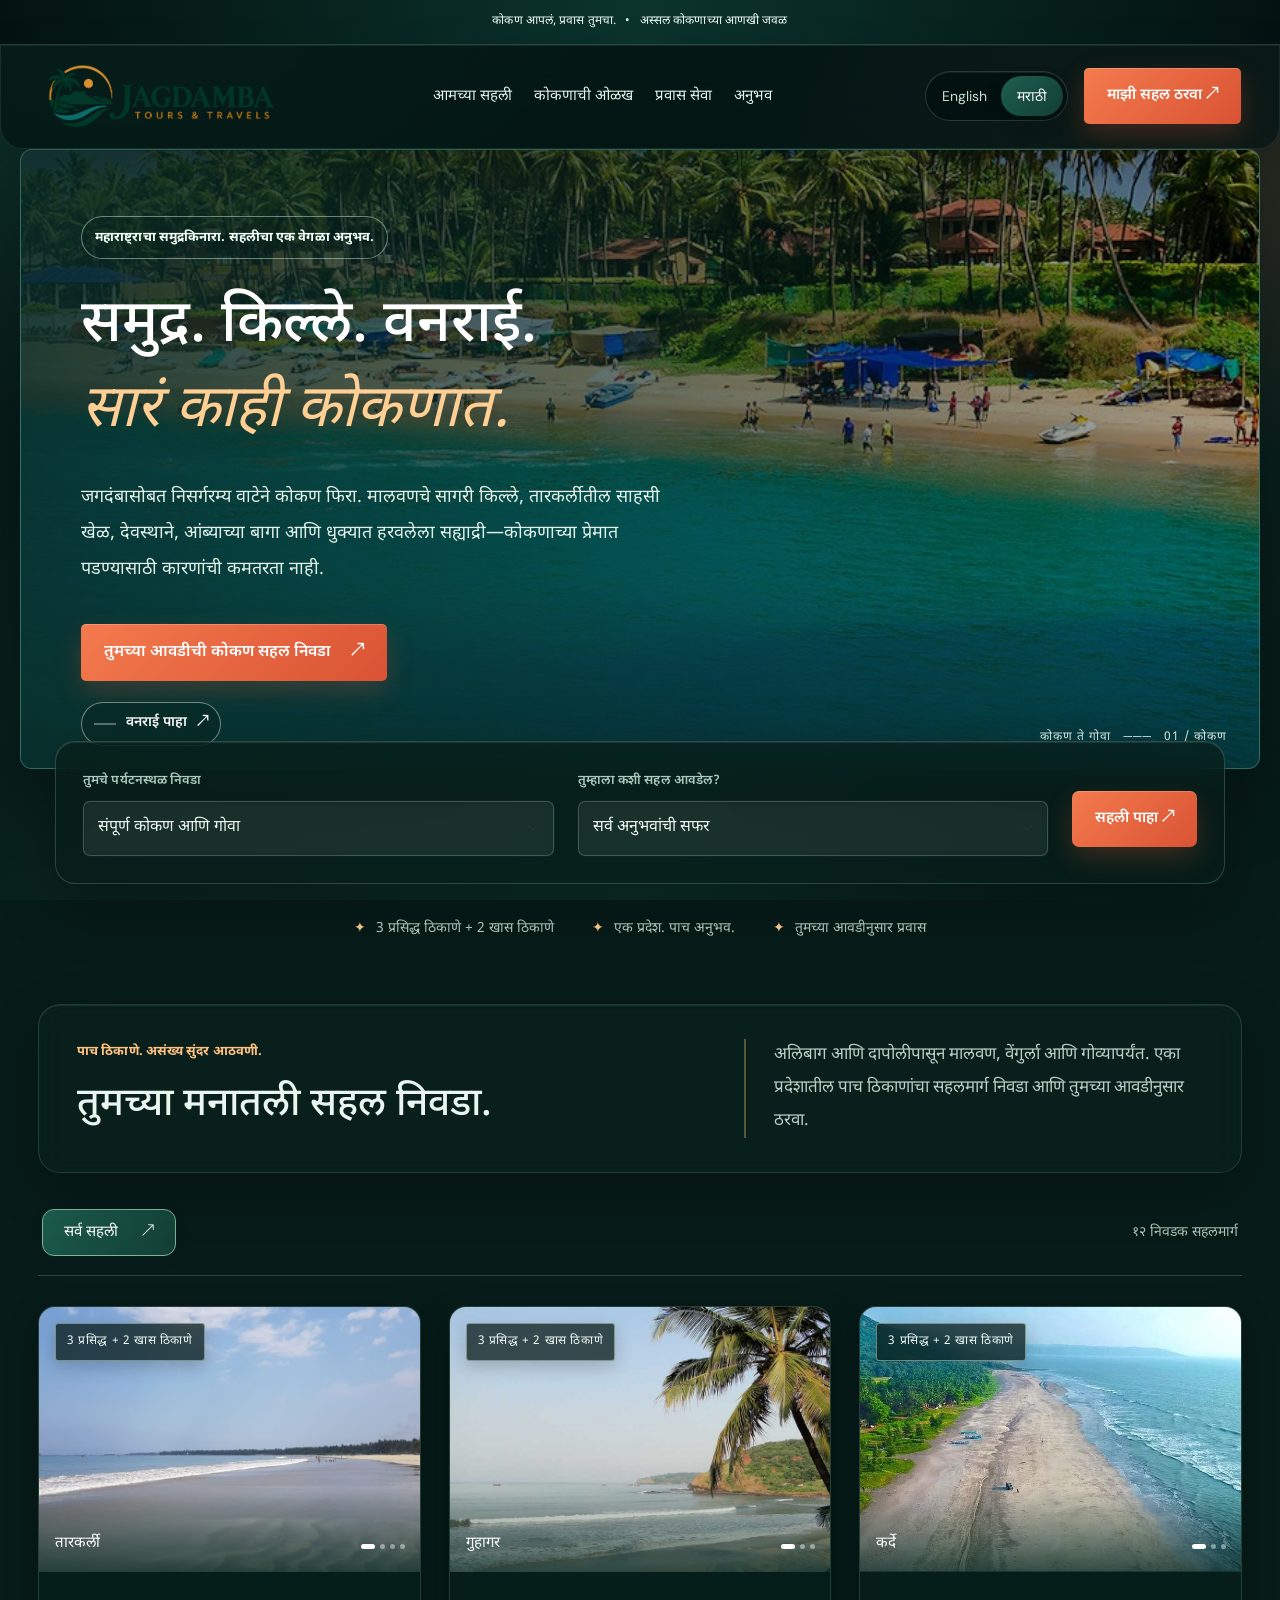
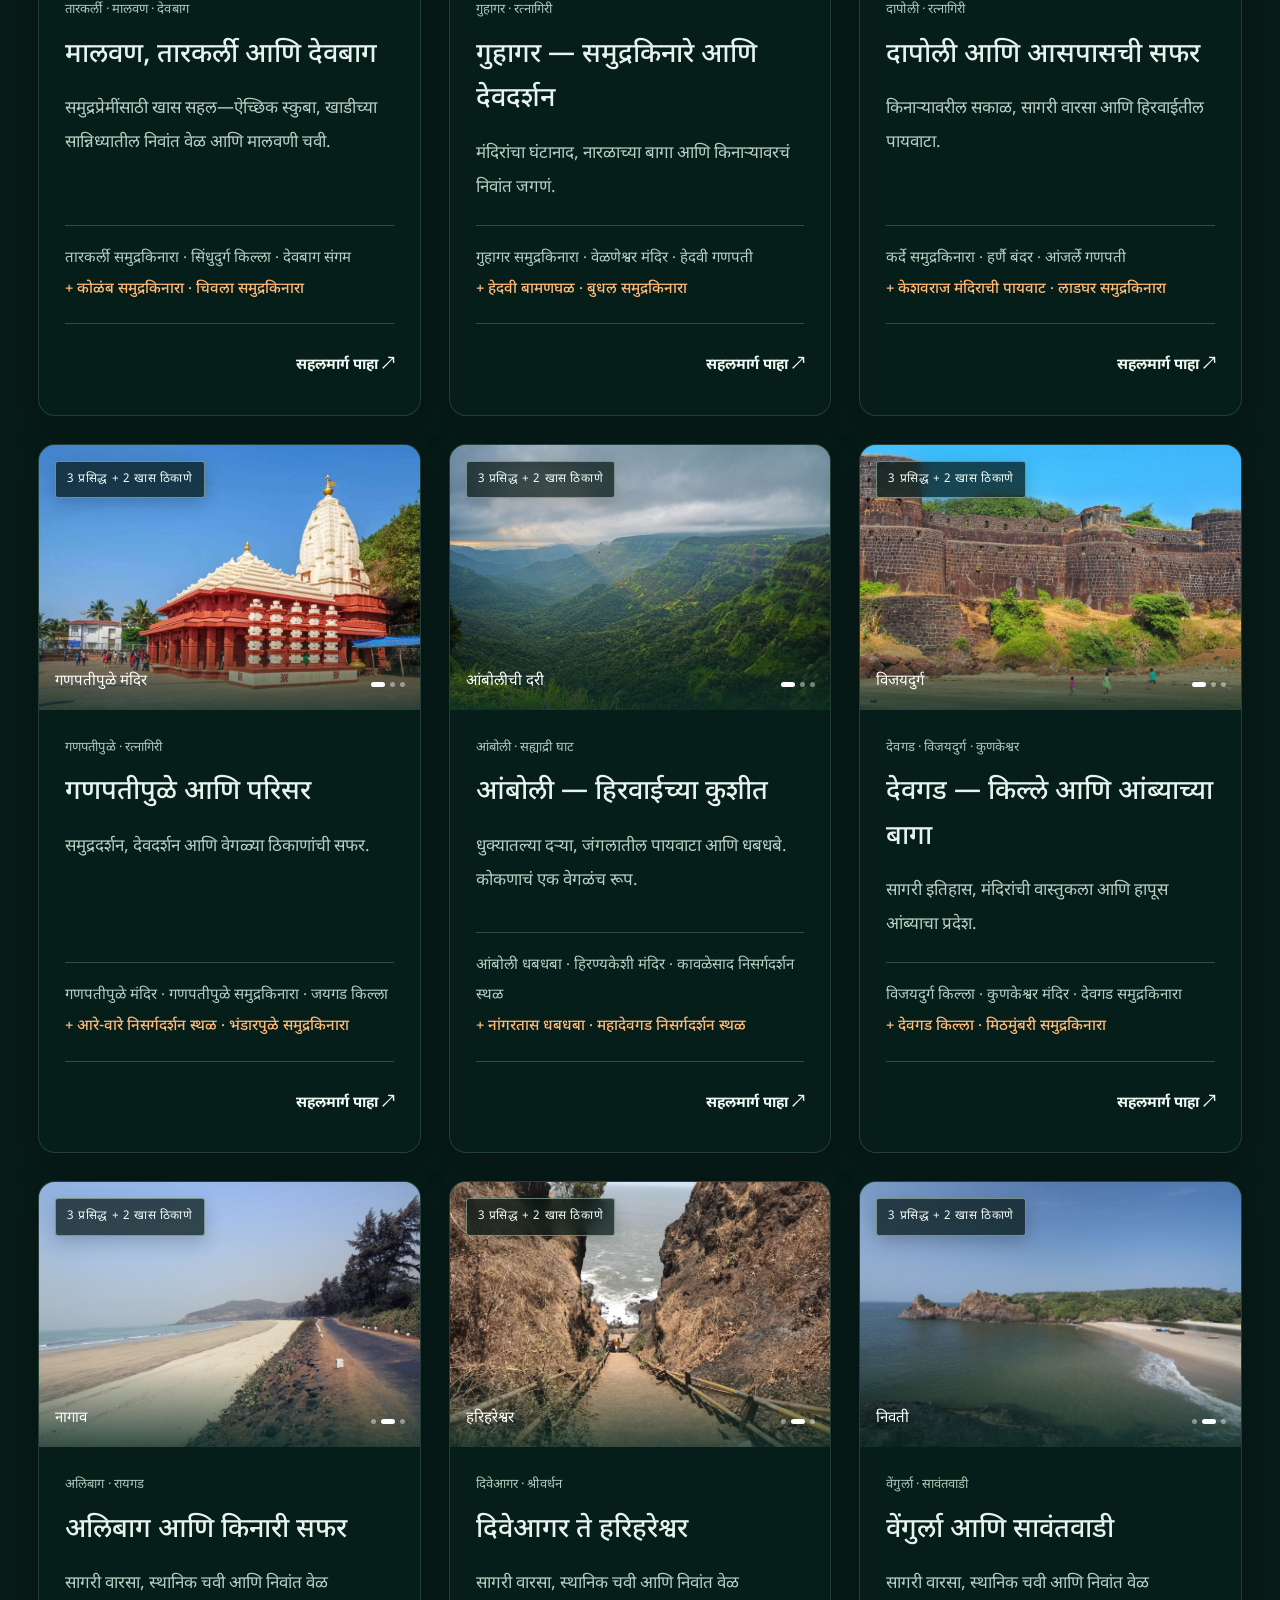
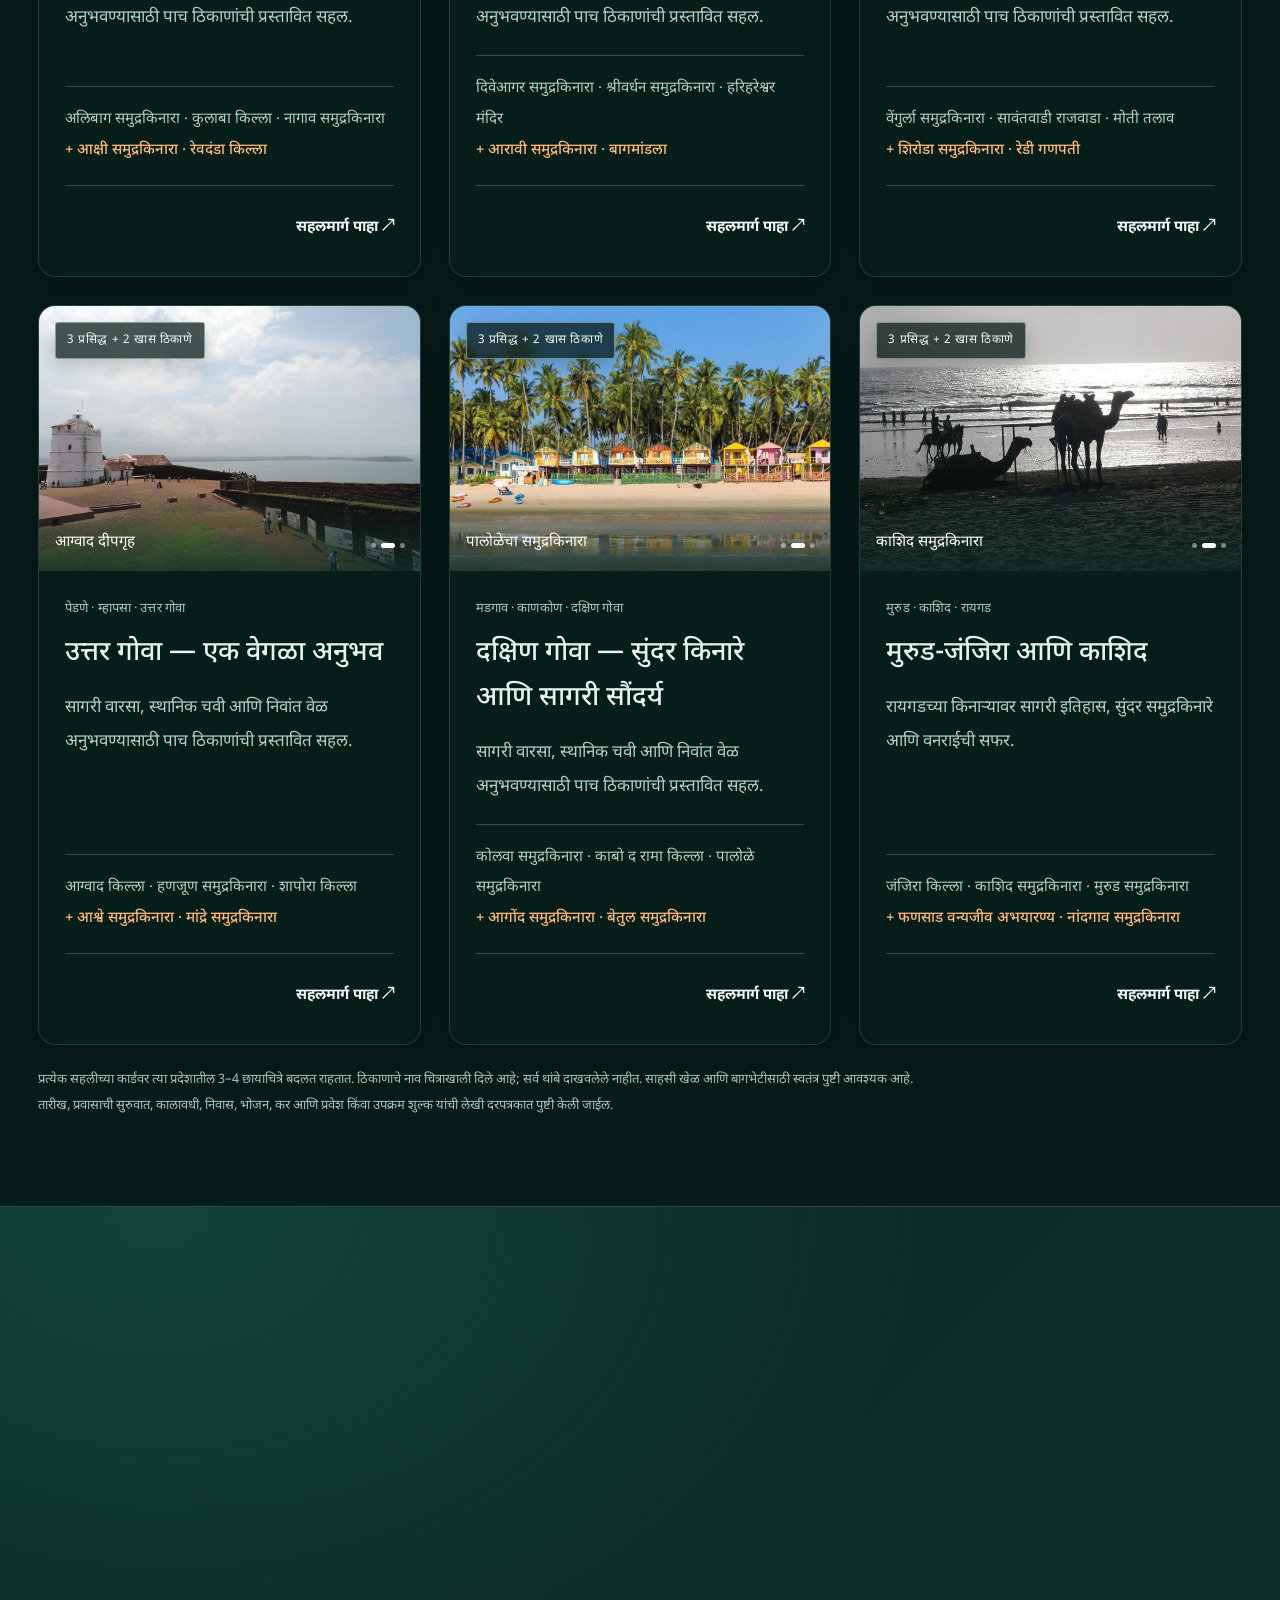
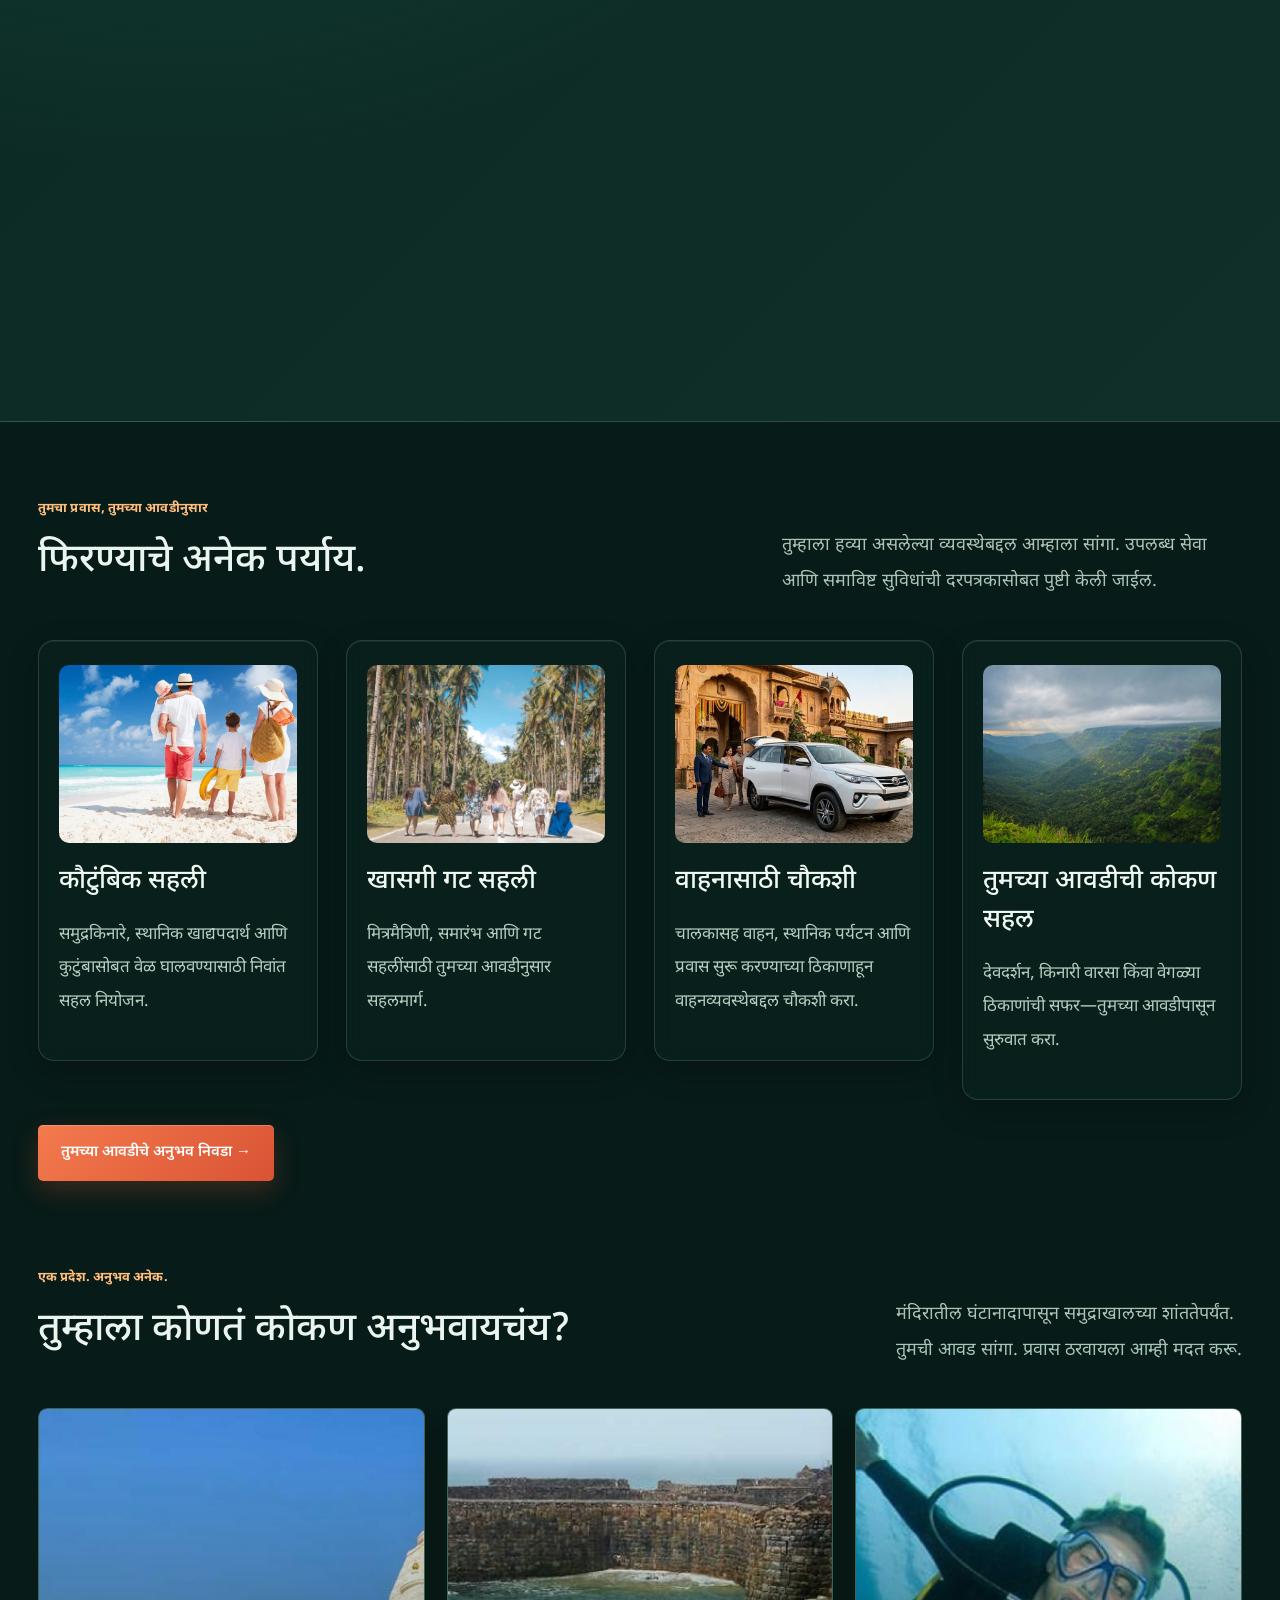
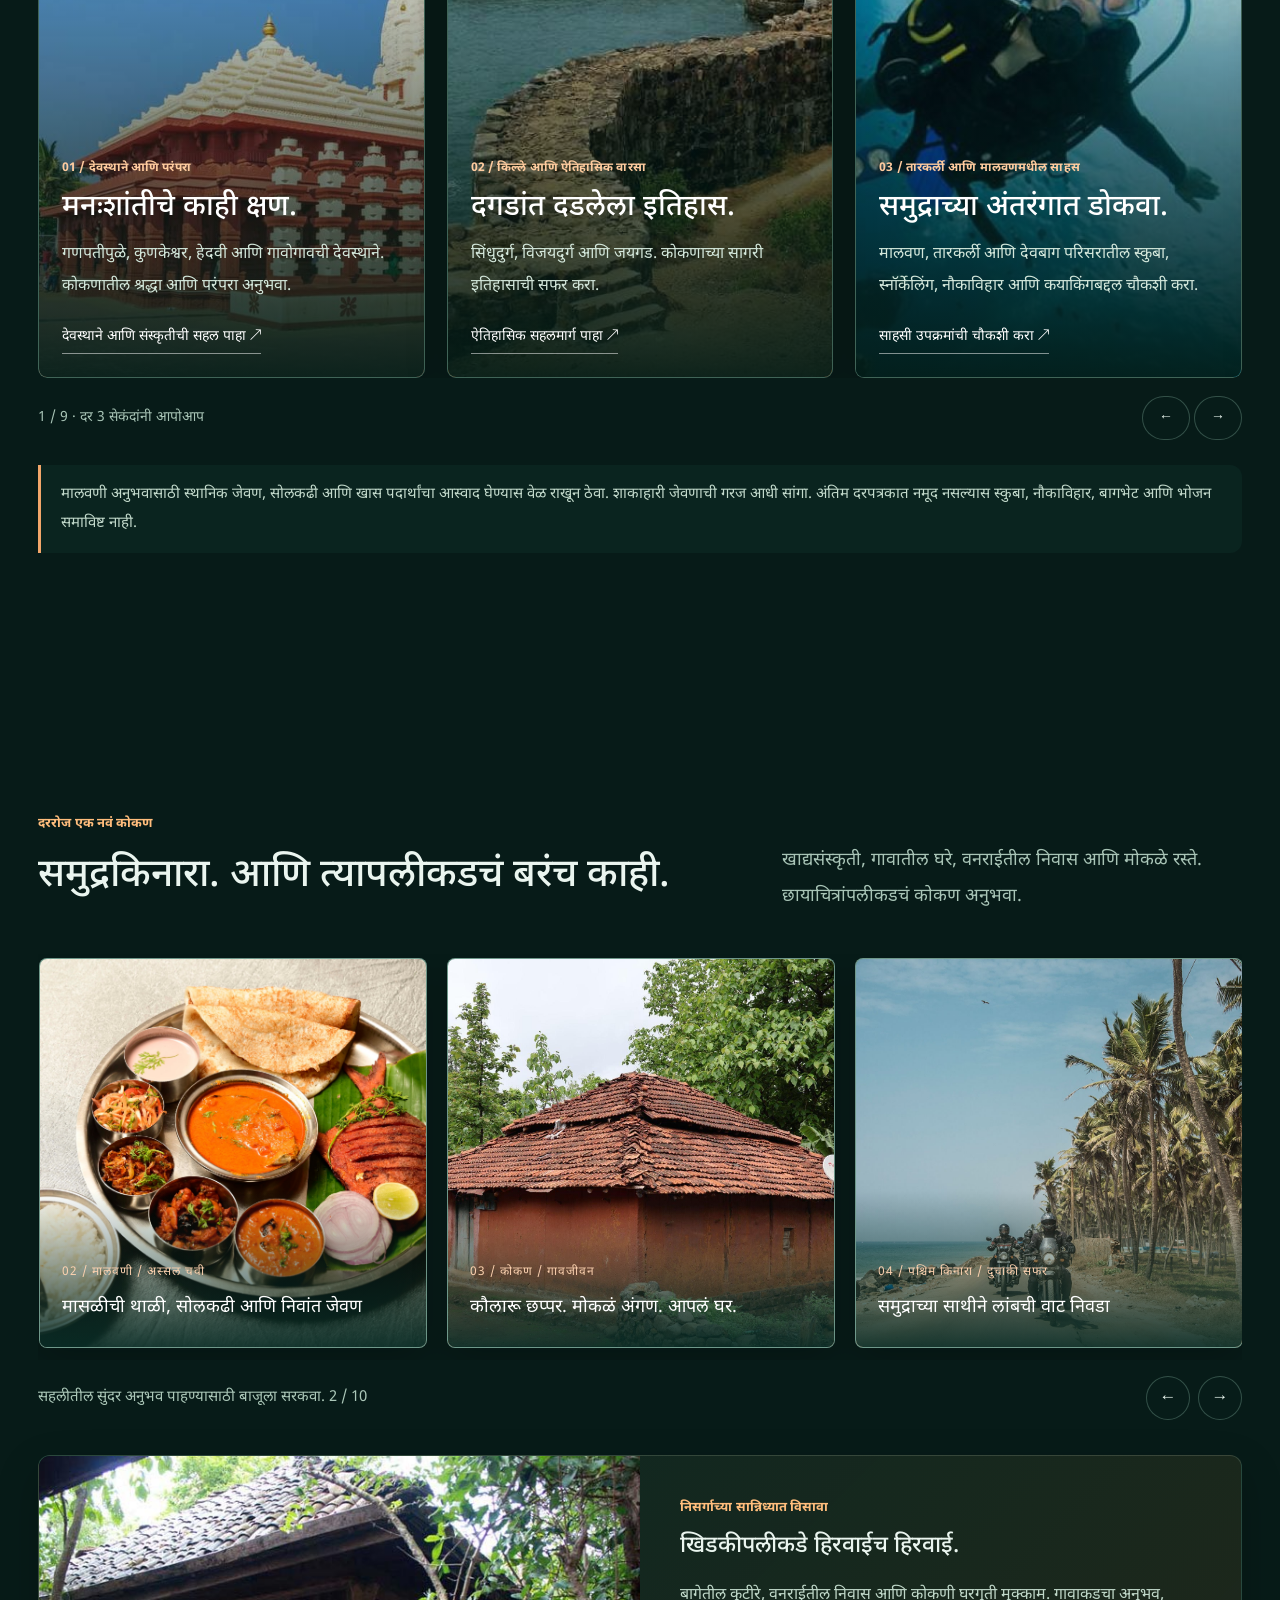
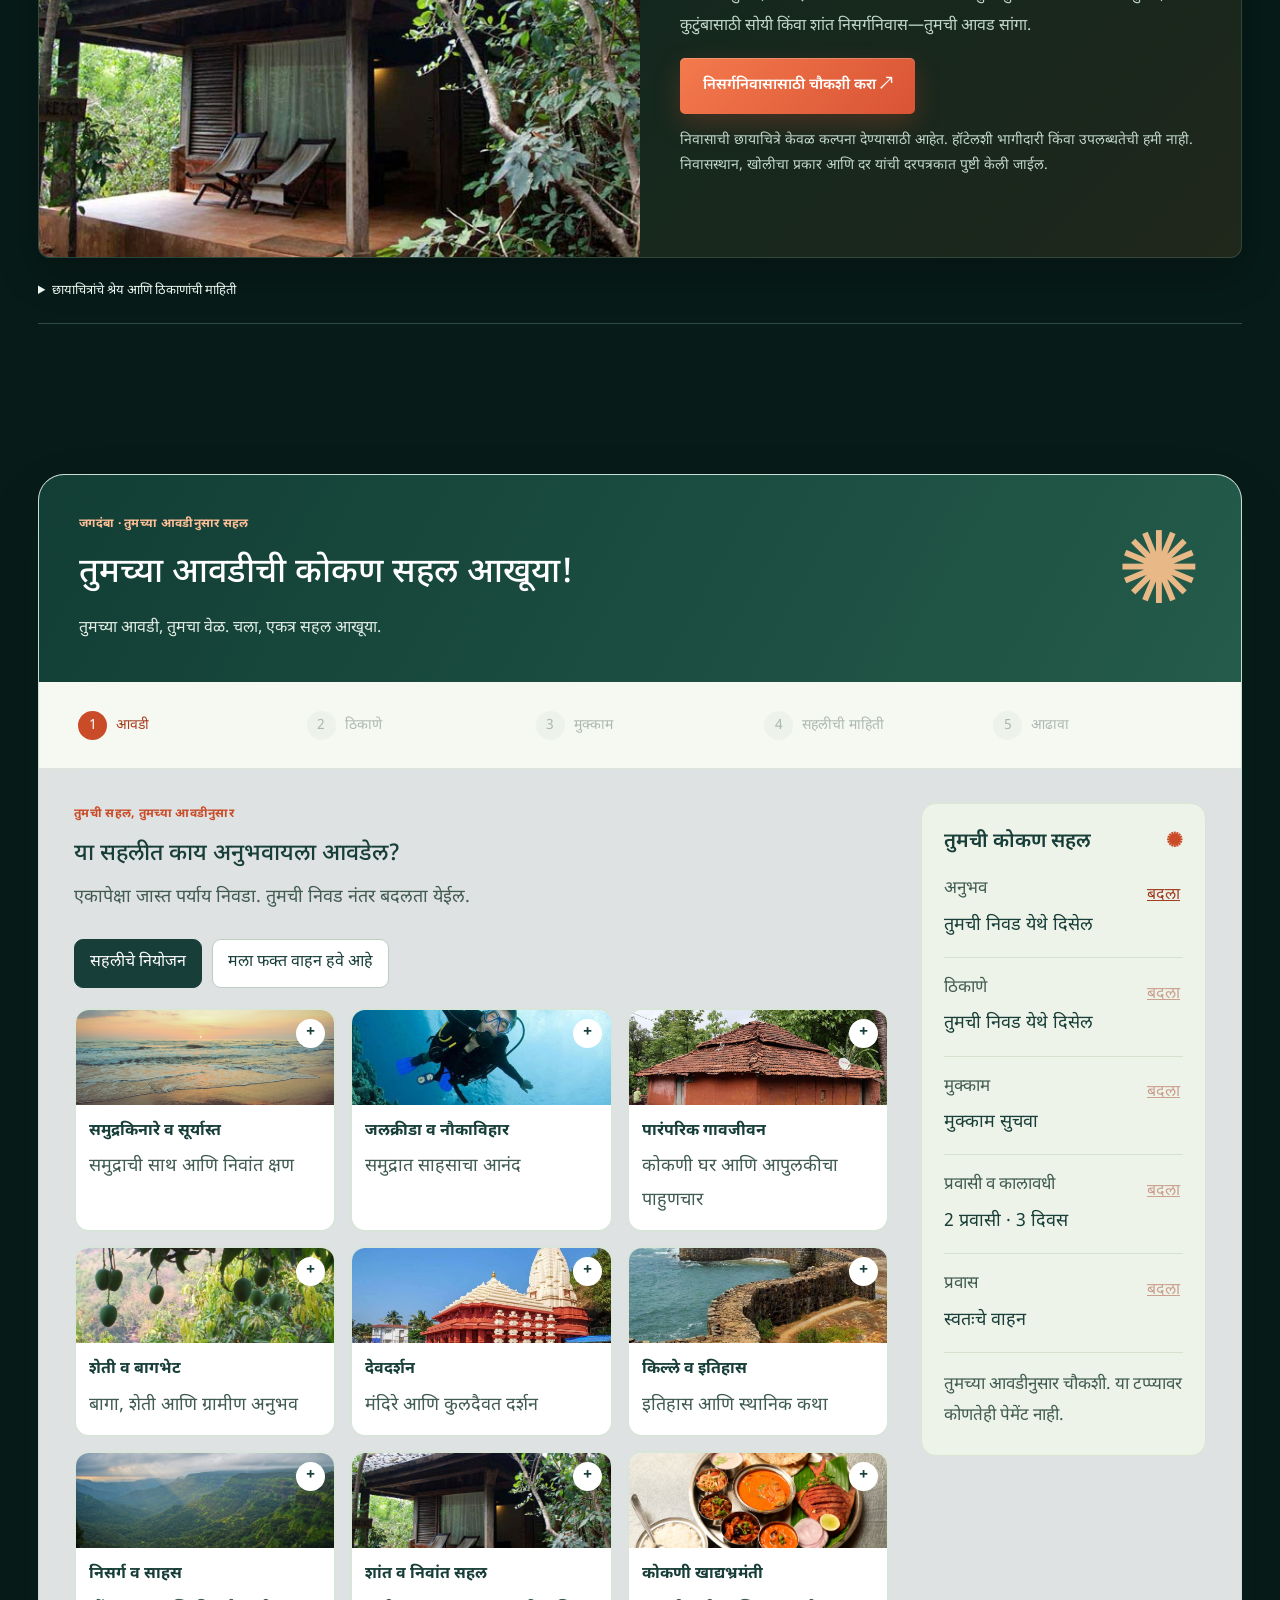
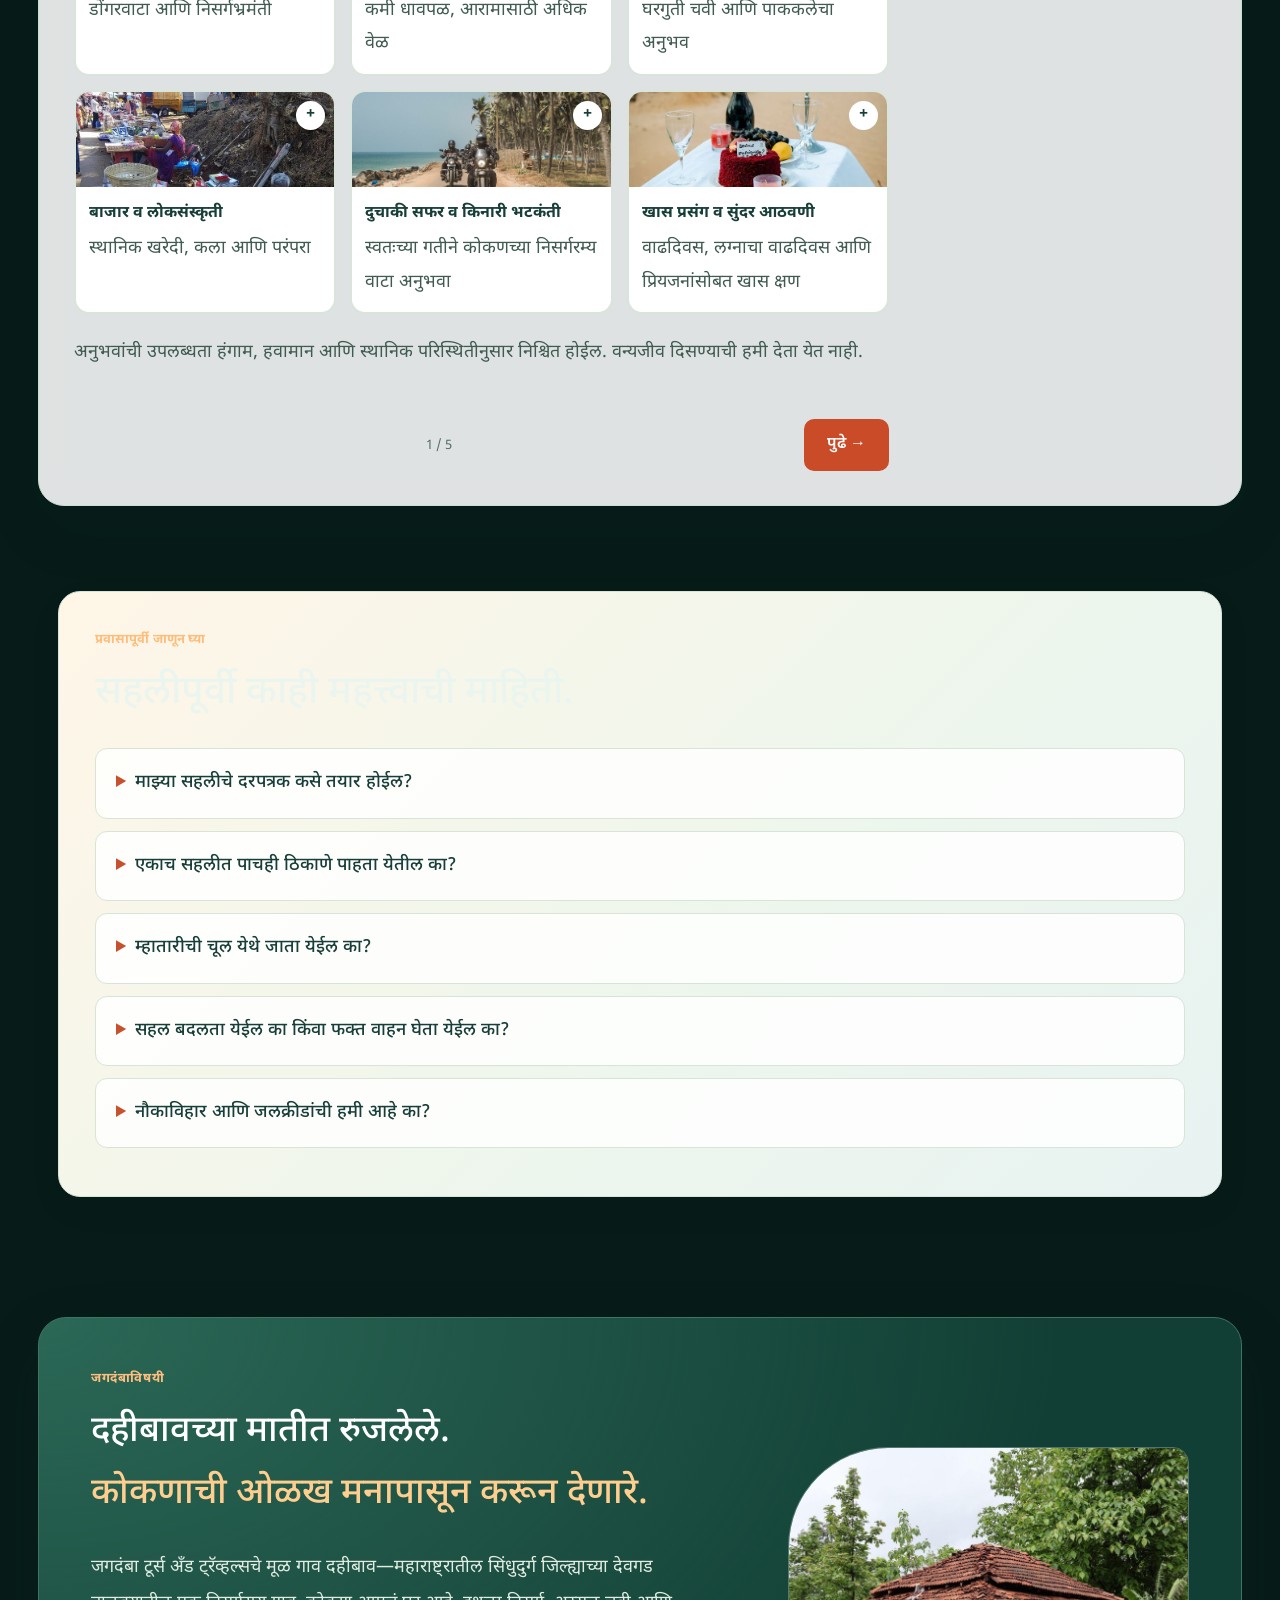
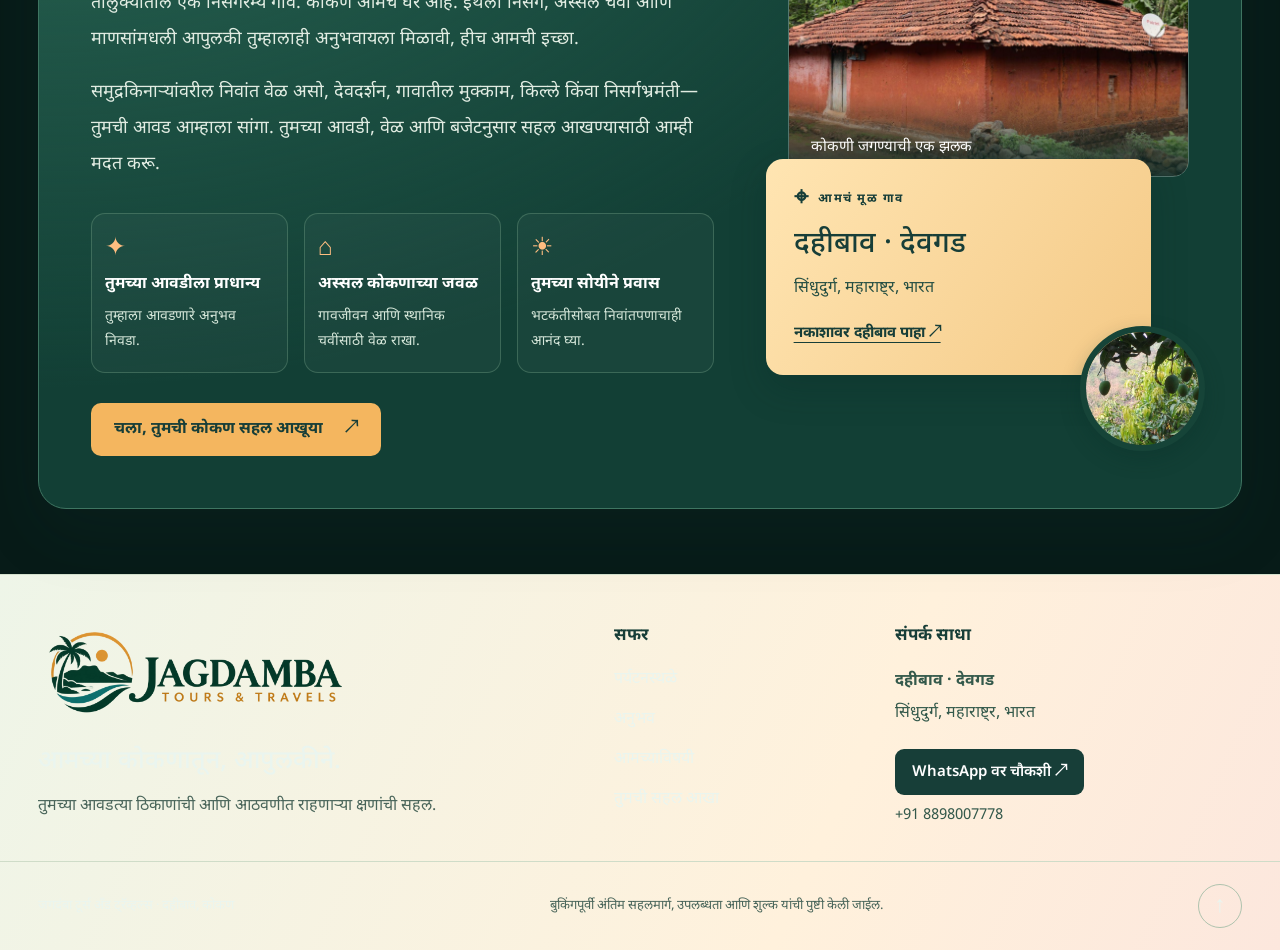
==== commit 73fce649: "Load darker glass theme on Marathi page" ====
--- a/mr.html
+++ b/mr.html
@@ -15,7 +15,7 @@
 /* Destination finder without a price panel. */
 @media(min-width:901px){.finder{grid-template-columns:minmax(0,1fr) minmax(0,1fr) auto}}
 @media(max-width:900px){.finder>.btn{grid-column:1/-1}}
-</style><link rel="stylesheet" href="https://fonts.googleapis.com/css2?family=Noto+Sans+Devanagari:wght@400;500;600;700&display=swap"><link rel="stylesheet" href="assets/language.css"><link rel="stylesheet" href="assets/premium.css"><script src="assets/language-preference.js"></script><link rel="canonical" href="https://sandesh651.github.io/jagdamba-tours-travels/mr.html"><link rel="alternate" hreflang="en" href="https://sandesh651.github.io/jagdamba-tours-travels/"><link rel="alternate" hreflang="mr" href="https://sandesh651.github.io/jagdamba-tours-travels/mr.html"><link rel="alternate" hreflang="x-default" href="https://sandesh651.github.io/jagdamba-tours-travels/"><link rel="stylesheet" href="assets/trip-planner.css?v=3"><link rel="stylesheet" href="assets/brand.css"><link rel="stylesheet" href="assets/about.css?v=1"><link rel="stylesheet" href="assets/sea-opening.css?v=2"></head><body><div class="scroll-progress" aria-hidden="true"></div><div class="top">कोकण आपलं, प्रवास तुमचा. &nbsp; • &nbsp; अस्सल कोकणाच्या आणखी जवळ</div><header class="wrap nav"><a class="brand" href="#"><img class="brand-logo" src="assets/jagdamba-logo.png" width="2172" height="724" alt="जगदंबा TOURS &amp; TRAVELS"></a><nav class="navlinks"><a href="#packages">आमच्या सहली</a><a href="#why">कोकणाची ओळख</a><a href="#services">प्रवास सेवा</a><a href="#experiences">अनुभव</a></nav><div class="nav-actions"><div class="language-switch" role="group" aria-label="Language / भाषा"><a href="index.html?lang=en" hreflang="en" lang="en" data-language="en">English</a><a href="mr.html?lang=mr" hreflang="mr" lang="mr" data-language="mr">मराठी</a></div><a class="btn" href="#plan">माझी सहल ठरवा ↗</a></div></header>
+</style><link rel="stylesheet" href="https://fonts.googleapis.com/css2?family=Noto+Sans+Devanagari:wght@400;500;600;700&display=swap"><link rel="stylesheet" href="assets/language.css"><link rel="stylesheet" href="assets/premium.css?v=dark-glass-1"><script src="assets/language-preference.js"></script><link rel="canonical" href="https://sandesh651.github.io/jagdamba-tours-travels/mr.html"><link rel="alternate" hreflang="en" href="https://sandesh651.github.io/jagdamba-tours-travels/"><link rel="alternate" hreflang="mr" href="https://sandesh651.github.io/jagdamba-tours-travels/mr.html"><link rel="alternate" hreflang="x-default" href="https://sandesh651.github.io/jagdamba-tours-travels/"><link rel="stylesheet" href="assets/trip-planner.css?v=3"><link rel="stylesheet" href="assets/brand.css"><link rel="stylesheet" href="assets/about.css?v=1"><link rel="stylesheet" href="assets/sea-opening.css?v=2"></head><body><div class="scroll-progress" aria-hidden="true"></div><div class="top">कोकण आपलं, प्रवास तुमचा. &nbsp; • &nbsp; अस्सल कोकणाच्या आणखी जवळ</div><header class="wrap nav"><a class="brand" href="#"><img class="brand-logo" src="assets/jagdamba-logo.png" width="2172" height="724" alt="जगदंबा TOURS &amp; TRAVELS"></a><nav class="navlinks"><a href="#packages">आमच्या सहली</a><a href="#why">कोकणाची ओळख</a><a href="#services">प्रवास सेवा</a><a href="#experiences">अनुभव</a></nav><div class="nav-actions"><div class="language-switch" role="group" aria-label="Language / भाषा"><a href="index.html?lang=en" hreflang="en" lang="en" data-language="en">English</a><a href="mr.html?lang=mr" hreflang="mr" lang="mr" data-language="mr">मराठी</a></div><a class="btn" href="#plan">माझी सहल ठरवा ↗</a></div></header>
 <main><div class="sea-opening"><div class="hero"><img src="assets/india-coast.jpg" alt="भारतीय समुद्रकिनाऱ्याचे प्रातिनिधिक छायाचित्र" onerror="this.src='assets/india-coast.jpg';this.alt='भारतीय समुद्रकिनाऱ्याचे प्रातिनिधिक छायाचित्र'"><img class="sea-shore" src="assets/ghats.jpg" alt="कोकणातील घनदाट वनराई आणि धुक्यातले सह्याद्री डोंगर" decoding="async"><div class="herotext"><div class="eyebrow">महाराष्ट्राचा समुद्रकिनारा. सहलीचा एक वेगळा अनुभव.</div><h1>समुद्र. किल्ले. वनराई.<br><em>सारं काही कोकणात.</em></h1><p>जगदंबासोबत निसर्गरम्य वाटेने कोकण फिरा. मालवणचे सागरी किल्ले, तारकर्लीतील साहसी खेळ, देवस्थाने, आंब्याच्या बागा आणि धुक्यात हरवलेला सह्याद्री—कोकणाच्या प्रेमात पडण्यासाठी कारणांची कमतरता नाही.</p><a class="btn" href="#packages">तुमच्या आवडीची कोकण सहल निवडा <span>↗</span></a></div><div class="herofoot">कोकण ते गोवा &nbsp; ─── &nbsp; 01 / कोकण</div><button class="sea-guide" type="button" aria-pressed="false"><i aria-hidden="true"></i><span>किनारा पाहा</span><b aria-hidden="true">↗</b></button></div></div>
 <div class="finder"><div><label for="region">तुमचे पर्यटनस्थळ निवडा</label><select id="region"><option value="all">संपूर्ण कोकण आणि गोवा</option><option value="south">मालवण आणि सिंधुदुर्ग</option><option value="central">गुहागर आणि रत्नागिरी</option><option value="north">दापोली आणि परिसर</option><option value="ghats">आंबोली आणि घाटमाथा</option><option value="goa">गोवा आणि किनारी प्रदेश</option></select></div><div><label for="mood">तुम्हाला कशी सहल आवडेल?</label><select id="mood"><option value="all">सर्व अनुभवांची सफर</option value="beach">समुद्रकिनारे आणि सूर्यास्त</option><option value="culture">देवस्थाने आणि संस्कृती</option><option value="quiet">निवांत आणि वेगळी ठिकाणे</option><option value="adventure">स्कुबा आणि जलक्रीडा</option><option value="nature">जंगले, घाट आणि बागा</option></select></div><button class="btn" id="find">सहली पाहा ↗</button></div><div class="introbar"><span>3 प्रसिद्ध ठिकाणे + 2 खास ठिकाणे</span><span>एक प्रदेश. पाच अनुभव.</span><span>तुमच्या आवडीनुसार प्रवास</span></div>
 <section id="packages"><div class="wrap"><div class="heading packages-intro"><div class="packages-title"><div class="eyebrow orange">पाच ठिकाणे. असंख्य सुंदर आठवणी.</div><h2>तुमच्या मनातली सहल निवडा.</h2></div><p class="packages-summary">अलिबाग आणि दापोलीपासून मालवण, वेंगुर्ला आणि गोव्यापर्यंत. एका प्रदेशातील पाच ठिकाणांचा सहलमार्ग निवडा आणि तुमच्या आवडीनुसार ठरवा.</p></div><div class="filters escapes-toolbar" role="group" aria-label="सहली पाहा"><button class="chip active" data-filter="all">सर्व सहली <span aria-hidden="true">↗</span></button><span class="escapes-total">१२ निवडक सहलमार्ग</span></div><div class="cards" id="cards"></div><p id="empty" hidden>या निवडीनुसार सहलमार्ग उपलब्ध नाही. दुसरा प्रदेश किंवा सहलीचा प्रकार निवडा.</p><p class="notice">प्रत्येक सहलीच्या कार्डवर त्या प्रदेशातील 3–4 छायाचित्रे बदलत राहतात. ठिकाणाचे नाव चित्राखाली दिले आहे; सर्व थांबे दाखवलेले नाहीत. साहसी खेळ आणि बागभेटीसाठी स्वतंत्र पुष्टी आवश्यक आहे.<br>तारीख, प्रवासाची सुरुवात, कालावधी, निवास, भोजन, कर आणि प्रवेश किंवा उपक्रम शुल्क यांची लेखी दरपत्रकात पुष्टी केली जाईल.</p></div></section>
--- a/assets/premium.css
+++ b/assets/premium.css
@@ -22,3 +22,213 @@
 @media(prefers-reduced-transparency:reduce){.finder,.packages-intro,.card,.service,.discovery-strip{background:#fff;backdrop-filter:none;-webkit-backdrop-filter:none}}
 /* Keep informational fine print readable alongside the larger body type. */
 .plan p[style*="font-size:11px"],.stay-banner p[style*="font-size:11px"]{font-size:14px!important;line-height:1.8}
+
+
+/* Midnight Konkan glass theme */
+:root{
+  --paper:#071b18;
+  --ink:#eaf5ef;
+  --muted:#a8c4b6;
+  --line:#8bb8a466;
+  --orange:#f47a4d;
+  --gold:#ffd08e;
+}
+html{background:#071b18}
+body{
+  background-color:#071b18;
+  background-image:
+    radial-gradient(ellipse at 8% 0%,#1d5a4c80 0,transparent 34%),
+    radial-gradient(ellipse at 92% 20%,#7b422d55 0,transparent 28%),
+    radial-gradient(ellipse at 50% 100%,#0d403555 0,transparent 42%),
+    linear-gradient(135deg,#061714,#0a2420 52%,#071b18);
+  color:var(--ink);
+}
+.top{
+  background:linear-gradient(90deg,#041311,#0b332c 50%,#041311);
+  border-bottom:1px solid #9ac9b036;
+  color:#f0fff6;
+}
+.nav{
+  background:rgba(4,20,18,.72);
+  border:1px solid #a7d7bd1c;
+  border-top:0;
+  border-radius:0 0 22px 22px;
+  box-shadow:0 18px 45px #00000035,inset 0 1px 0 #ffffff12;
+  backdrop-filter:blur(20px);
+  -webkit-backdrop-filter:blur(20px);
+}
+.navlinks a{color:#e2f1e9}
+.navlinks a:after{background:var(--gold)}
+.language-switch{
+  background:rgba(2,17,15,.62);
+  border:1px solid #a7d7bd35;
+  box-shadow:inset 0 1px 0 #ffffff12;
+  backdrop-filter:blur(14px);
+  -webkit-backdrop-filter:blur(14px);
+}
+.language-switch a{color:#c9e0d4}
+.language-switch a[aria-current=page]{background:linear-gradient(135deg,#1e5f50,#123d35);color:#fff;box-shadow:0 7px 18px #00000030}
+.btn{
+  background:linear-gradient(135deg,#f47a4d,#d95334);
+  box-shadow:0 10px 26px #d9533440,inset 0 1px 0 #ffffff35;
+}
+.btn:hover{background:linear-gradient(135deg,#ff8a5b,#e3613c)}
+.btn.light{
+  background:rgba(235,251,242,.12);
+  border:1px solid #b7dfca45;
+  color:#effaf3;
+}
+.btn.outline{border-color:#a7d7bd55;color:var(--ink)}
+.hero{
+  border:1px solid #b9e2ca25;
+  box-shadow:0 25px 75px #00000055,0 0 0 1px #ffffff08 inset;
+}
+.hero:after{
+  background:
+    linear-gradient(90deg,rgba(2,20,18,.9),rgba(2,20,18,.32) 57%,rgba(2,20,18,.14)),
+    linear-gradient(0deg,rgba(2,20,18,.68),transparent 42%);
+}
+.hero .eyebrow{border-color:#d9f7e277;color:#f4fff8;background:#06221c40}
+.hero p{color:#e2f1e8}
+.herofoot{color:#e0f1e8}
+.finder{
+  background:rgba(7,30,26,.72);
+  border-color:#b7dfca35;
+  box-shadow:0 20px 65px #0000003d,inset 0 1px 0 #ffffff18;
+  color:var(--ink);
+}
+.finder label,.finder-label{color:#aacbbc}
+.finder select{
+  background-color:rgba(236,253,243,.08);
+  border-color:#91bea64d;
+  color:#edf9f1;
+  box-shadow:inset 0 1px 5px #00000022,0 0 0 1px #ffffff05;
+}
+.finder select option{background:#102b26;color:#edf9f1}
+.finder select:focus{border-color:#f2bf7f}
+.finder-budget small,.budget-note{color:#a9c6b7}
+.introbar{color:#b4d0c1}
+.introbar span:before{color:var(--gold)}
+.packages-intro{
+  background:rgba(9,35,30,.68);
+  border-color:#b7dfca24;
+  box-shadow:0 18px 55px #0000002e,inset 0 1px 0 #ffffff14;
+}
+.packages-title .eyebrow{color:#ffc17f}
+.packages-title h2{color:#f0faf4}
+.heading.packages-intro .packages-summary{border-color:#e7bc765c;color:#b9d1c4}
+.escapes-toolbar{border-bottom-color:#8bb8a444}
+.escapes-total{color:#a9c6b7}
+.escapes-toolbar .chip{
+  background:rgba(236,253,243,.06);
+  border-color:#9bc8ad48;
+  color:#e7f4ed;
+}
+.escapes-toolbar .chip.active,.chip.active{background:linear-gradient(135deg,#1c5d4d,#123e35);border-color:#7fb49a;color:#fff}
+.card{
+  background:rgba(8,32,28,.74);
+  border-color:#b7dfca2b;
+  box-shadow:0 12px 35px #00000038,inset 0 1px 0 #ffffff12;
+}
+.card:hover{box-shadow:0 22px 52px #00000055,0 0 0 1px #e7bd7840}
+.cardbody{color:#e7f4ed}
+.region{color:#a9c8b8}
+.cardbody>p{color:#b7cec1}
+.stops{border-color:#7fae9a55;color:#b5cdbf}
+.stops b{color:#ffb977}
+.price{border-color:#7fae9a55}
+.textbutton{color:#eff9f2}
+.cardpic .badge{
+  background:rgba(4,22,19,.72);
+  border-color:#d7f2e077;
+  color:#effaf4;
+  box-shadow:0 6px 18px #00000030;
+}
+.notice{color:#a9c5b7}
+.story{
+  background:
+    radial-gradient(ellipse at 12% 0%,#1a584b88,transparent 48%),
+    linear-gradient(135deg,#0b2a24,#102f28);
+  border-color:#9bcbb330;
+}
+.story p,.feature p{color:#b8d0c1}
+.feature{border-color:#7fae9a55}
+.feature b{color:#edf8f0}
+.services{color:var(--ink)}
+.service{
+  background:rgba(9,35,30,.68);
+  border-color:#b7dfca2b;
+  box-shadow:0 10px 32px #00000030,inset 0 1px 0 #ffffff10;
+}
+.service h3{color:#eff9f2}
+.service p{color:#b5cdbf}
+.service span{color:#ffbd7c}
+.experience-tile{
+  border:1px solid #b7dfca2b;
+  box-shadow:0 16px 40px #0000003d;
+}
+.experience-tile:after{background:linear-gradient(transparent 8%,#031c17f2)}
+.experience-copy p{color:#d3e7db}
+.discovery-strip{
+  background:rgba(9,35,30,.72);
+  border-color:#b7dfca2b;
+  box-shadow:0 15px 38px #00000035,inset 0 1px 0 #ffffff12;
+}
+.discovery-strip span{color:#b8d0c1}
+.season-note{
+  background:rgba(11,39,33,.82);
+  border-color:#f2a66a;
+  color:#c2d9cb;
+}
+.gallery figure{border:1px solid #b7dfca22;box-shadow:0 14px 35px #00000035}
+.slider-tools p{color:#abc7b8}
+.slider-buttons button,.experience-controls button{
+  border-color:#8bb8a455;
+  background:rgba(8,31,27,.64);
+  color:#eaf6ef;
+}
+.slider-buttons button:hover,.experience-controls button:hover{background:#1c5d4d;color:#fff}
+.stay-banner{
+  background:linear-gradient(135deg,rgba(11,43,36,.86),rgba(39,43,28,.78));
+  border-color:#b7dfca2b;
+  box-shadow:0 16px 42px #00000038;
+}
+.stay-banner p{color:#bfd7c8}
+.plan{
+  background:linear-gradient(135deg,#0b3028,#071f1b 65%,#164c3d);
+  border-color:#6eaa8e66;
+  box-shadow:0 24px 65px #0000004a;
+}
+.plan p{color:#c4dbce}
+.plan input,.plan select,.plan textarea{
+  border-color:#7eae985f;
+  background:#ffffff0b;
+  color:#effaf2;
+}
+.plan select option{background:#102b26;color:#edf9f1}
+details{border-color:#7fae9a55}
+summary{color:#eaf6ef}
+details p{color:#b6cec0}
+dialog{
+  background:#0b2822;
+  border:1px solid #b7dfca3b;
+  box-shadow:0 25px 80px #00000070;
+  color:#edf8f1;
+}
+dialog .close{color:#eaf6ef}
+.routeitem{border-color:#7fae9a55}
+.routeitem p{color:#b6cec0}
+.routeitem span,.orange{color:#ffbd7c}
+footer{
+  background:linear-gradient(180deg,#071c18,#04110f);
+  border-color:#7fae9a44;
+}
+footer p,.preview{color:#9fbcae}
+a{color:inherit}
+@media(prefers-reduced-transparency:reduce){
+  .nav,.language-switch,.finder,.packages-intro,.card,.service,.discovery-strip,.stay-banner,.season-note,.slider-buttons button,.experience-controls button{
+    background:#0b2822;
+    backdrop-filter:none;
+    -webkit-backdrop-filter:none;
+  }
+}
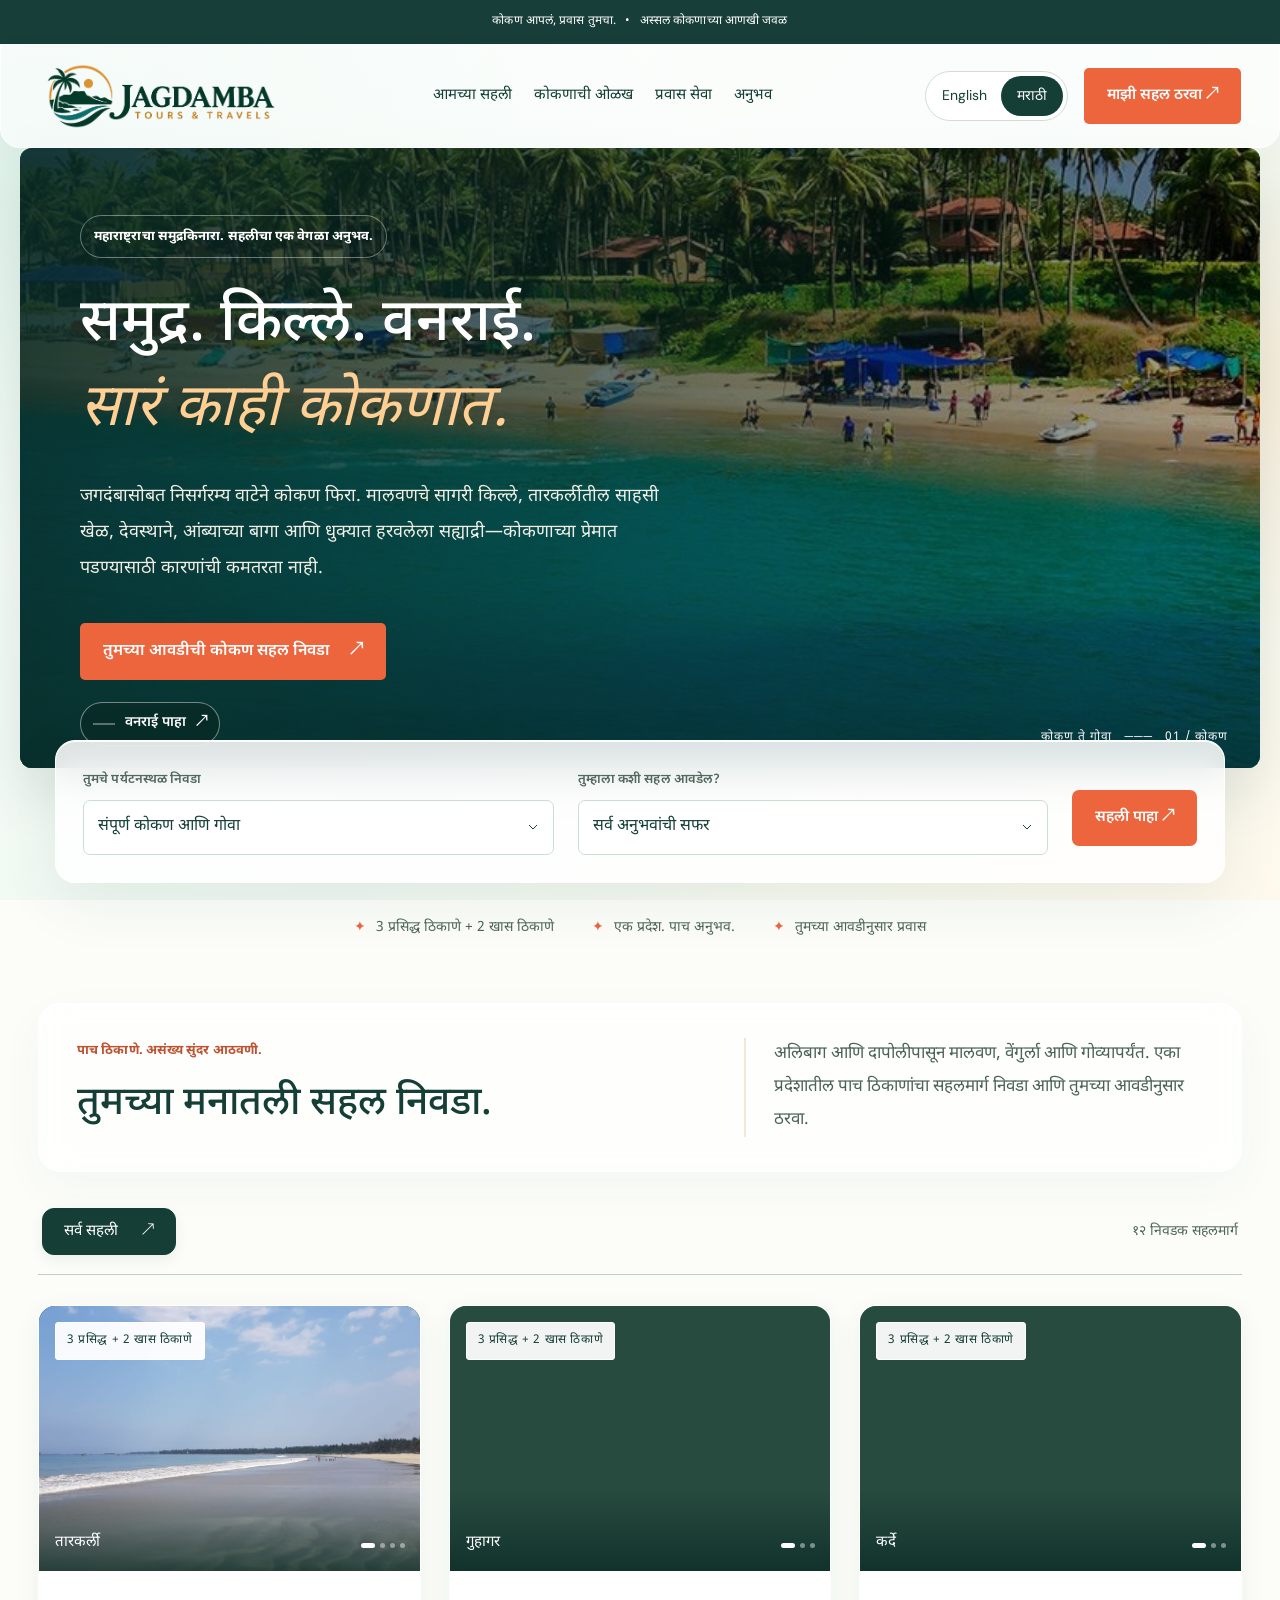
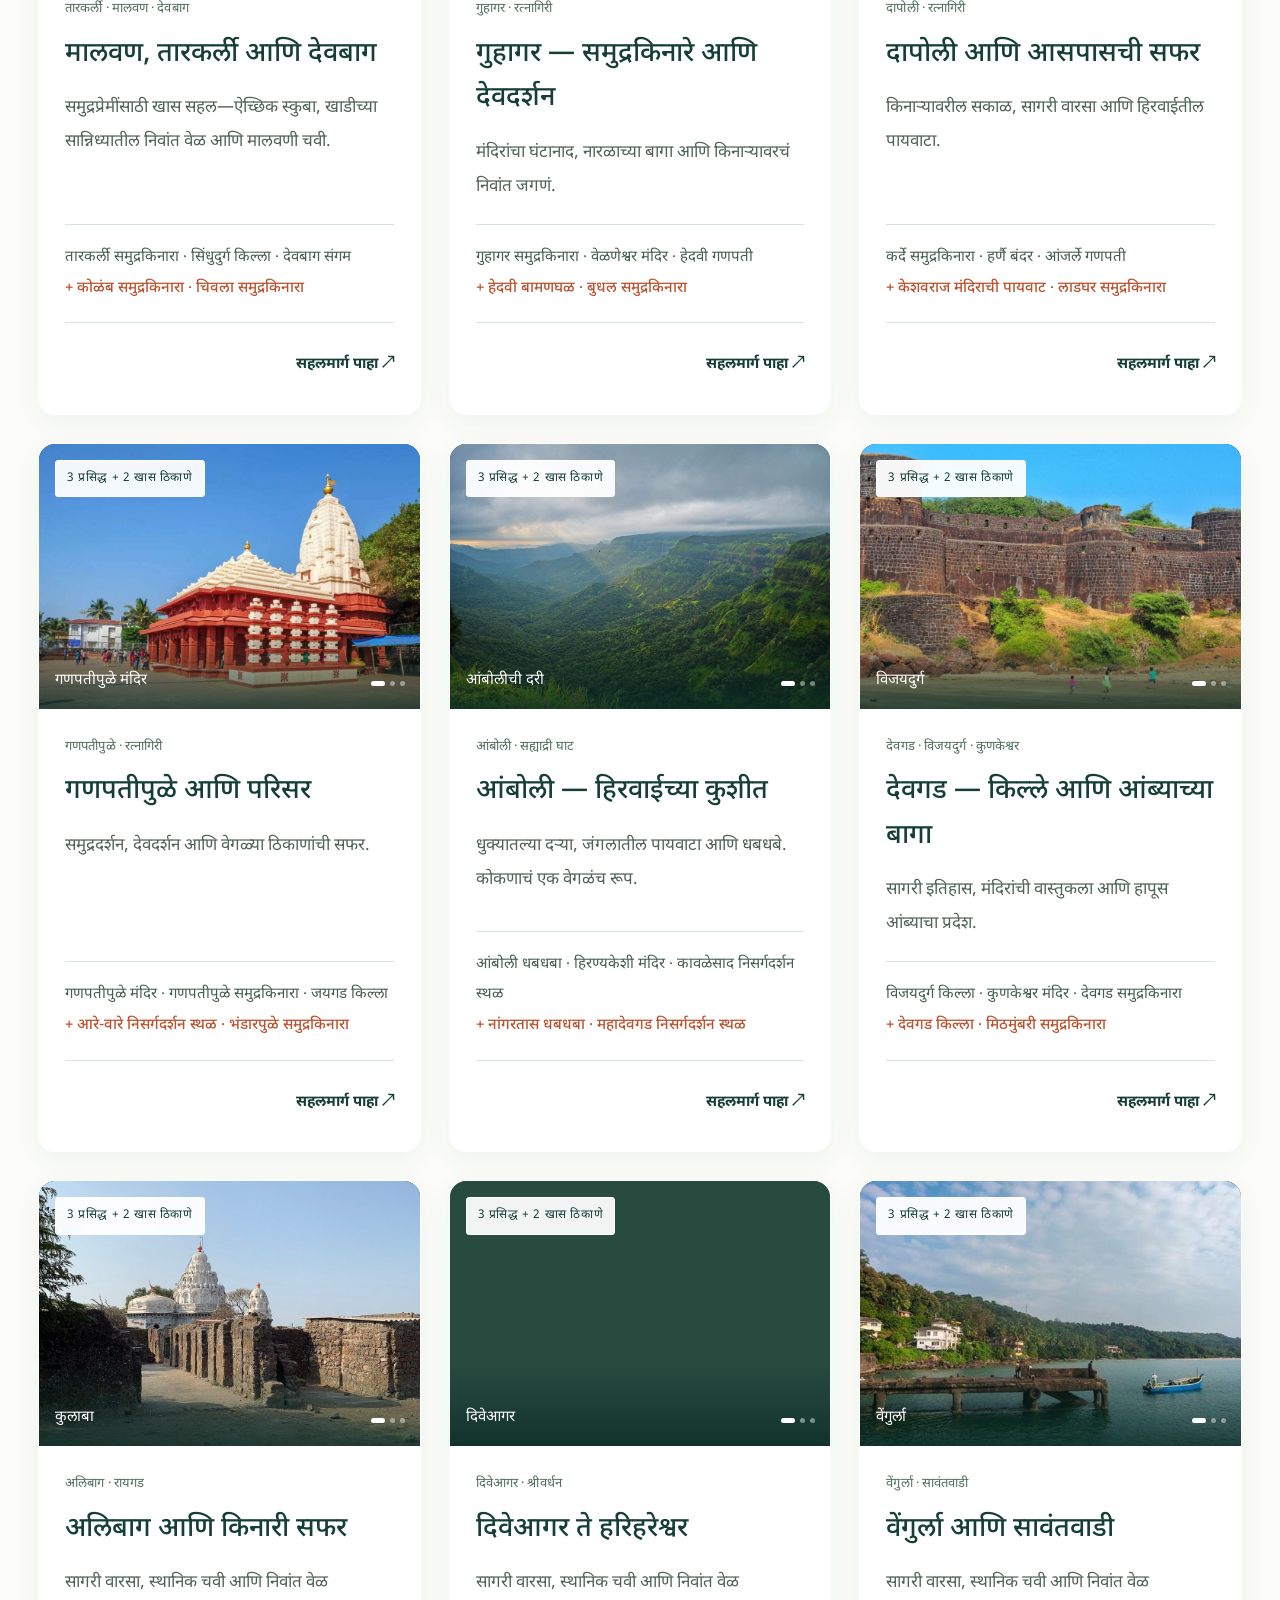
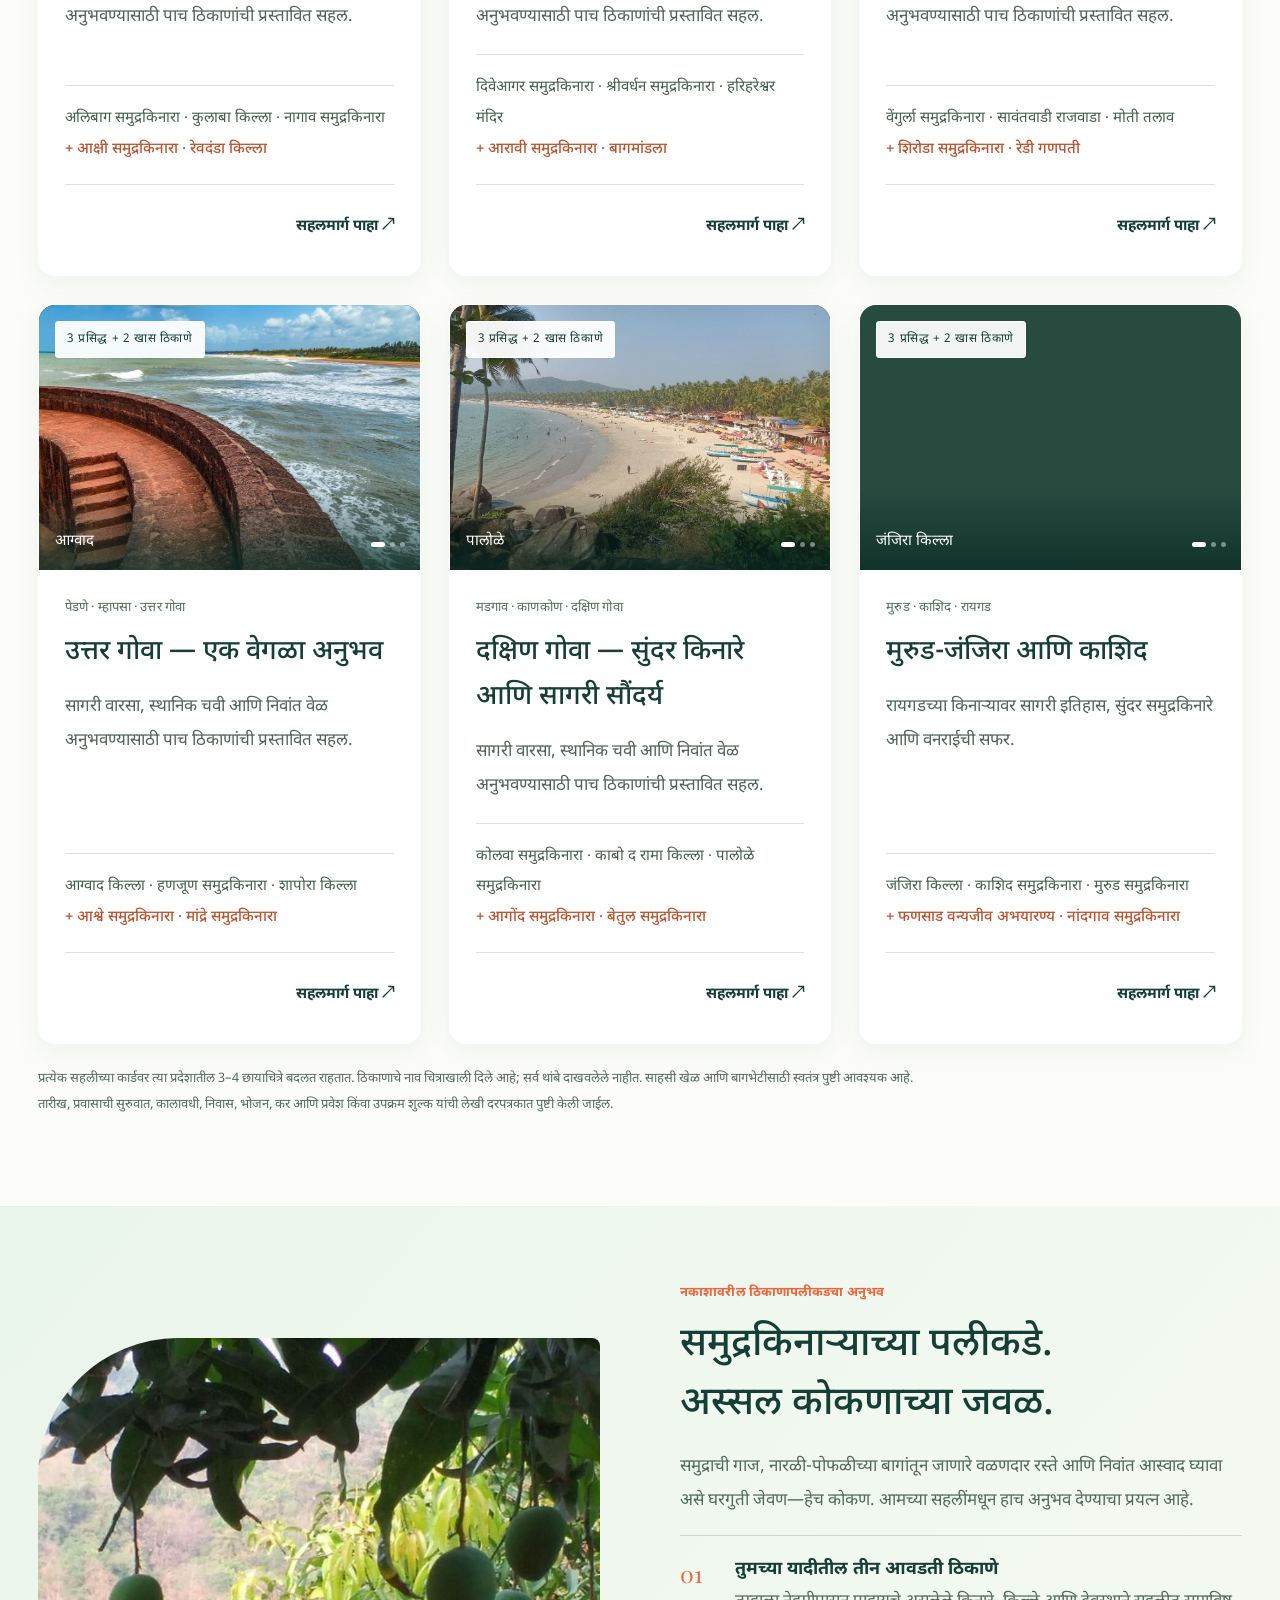
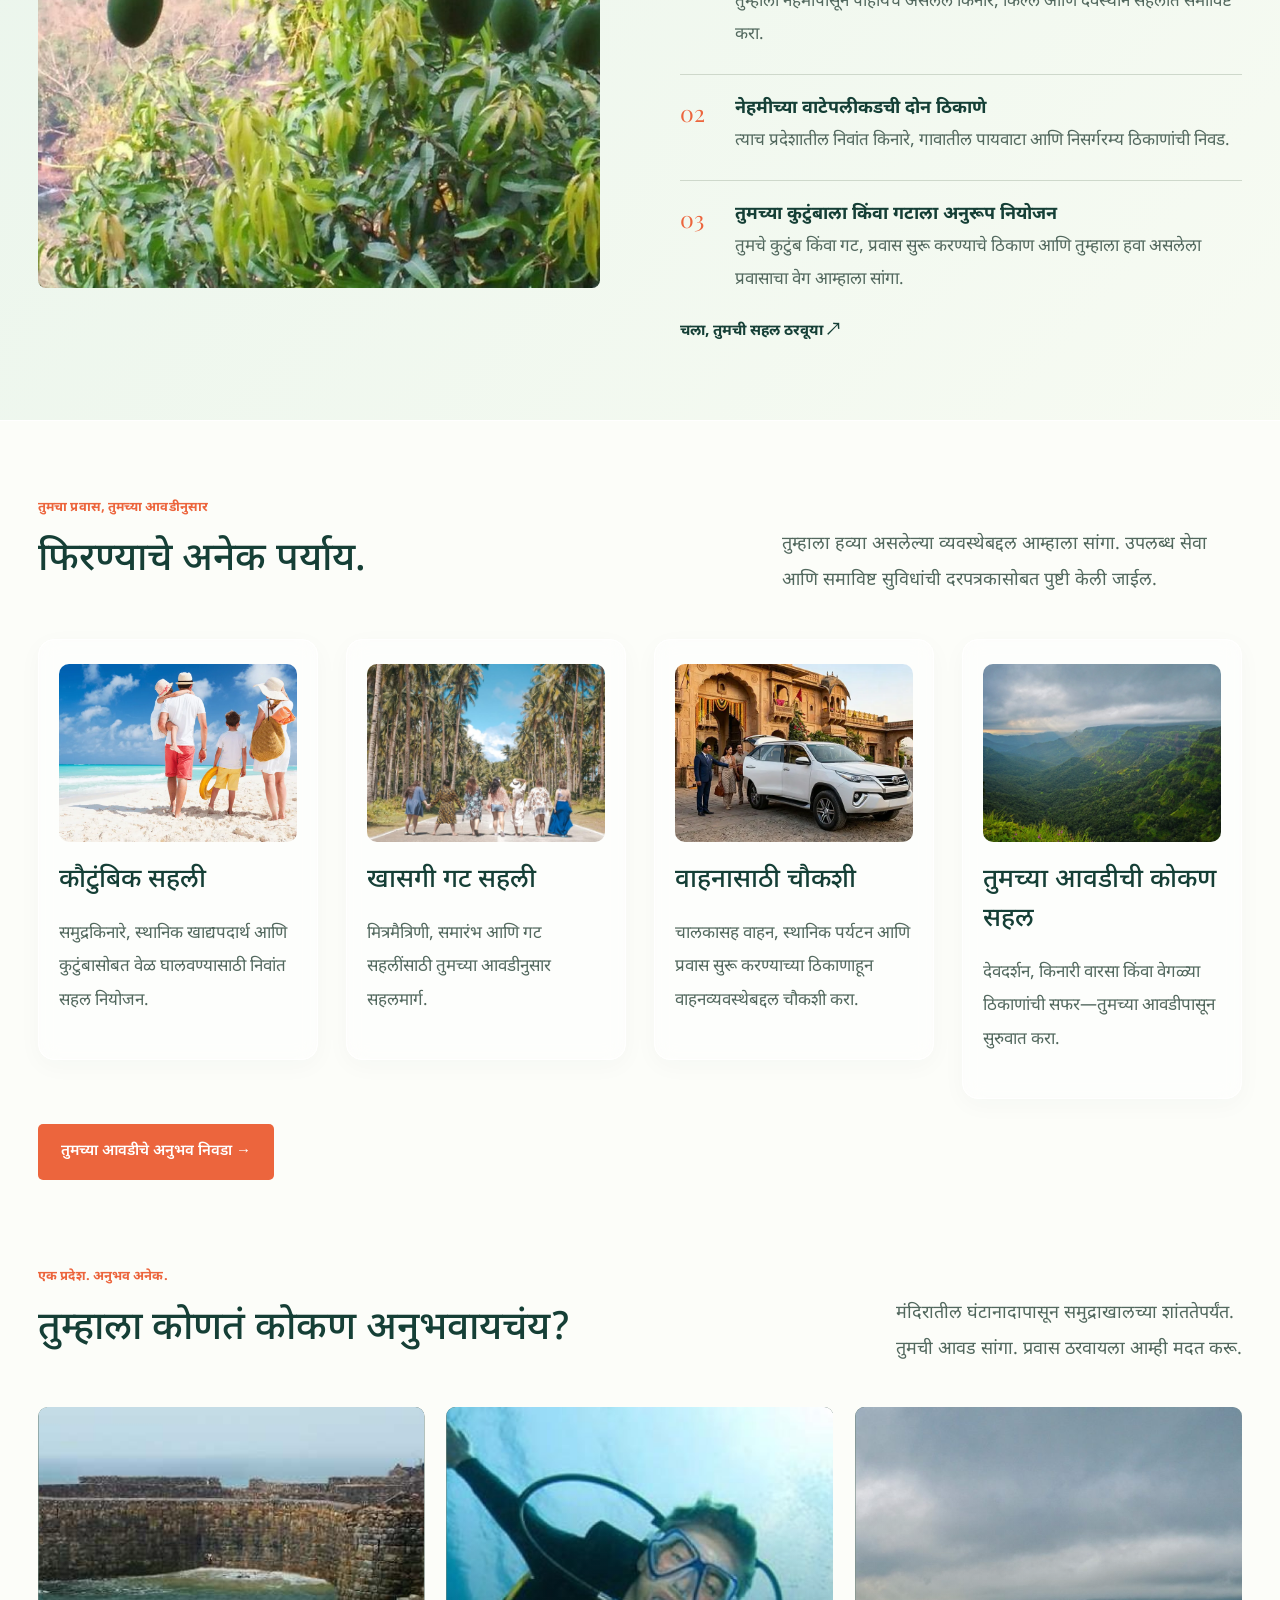
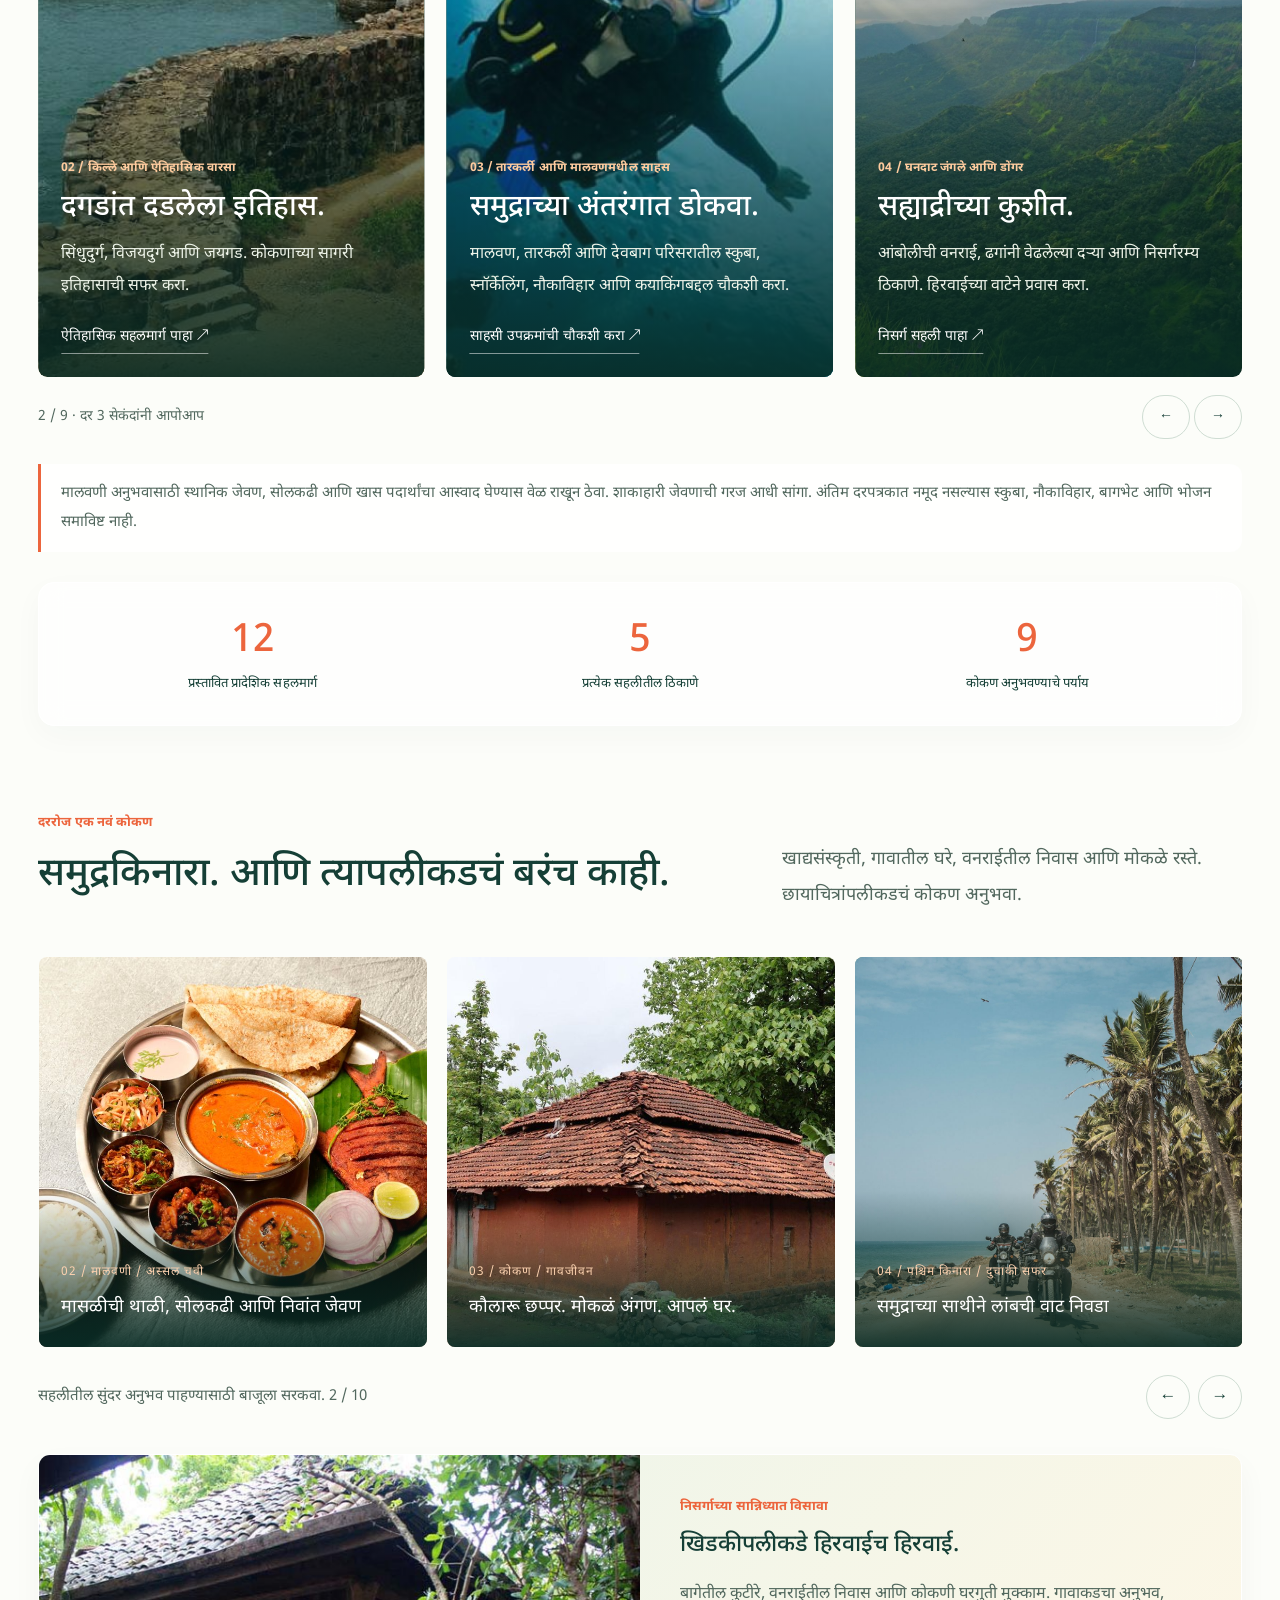
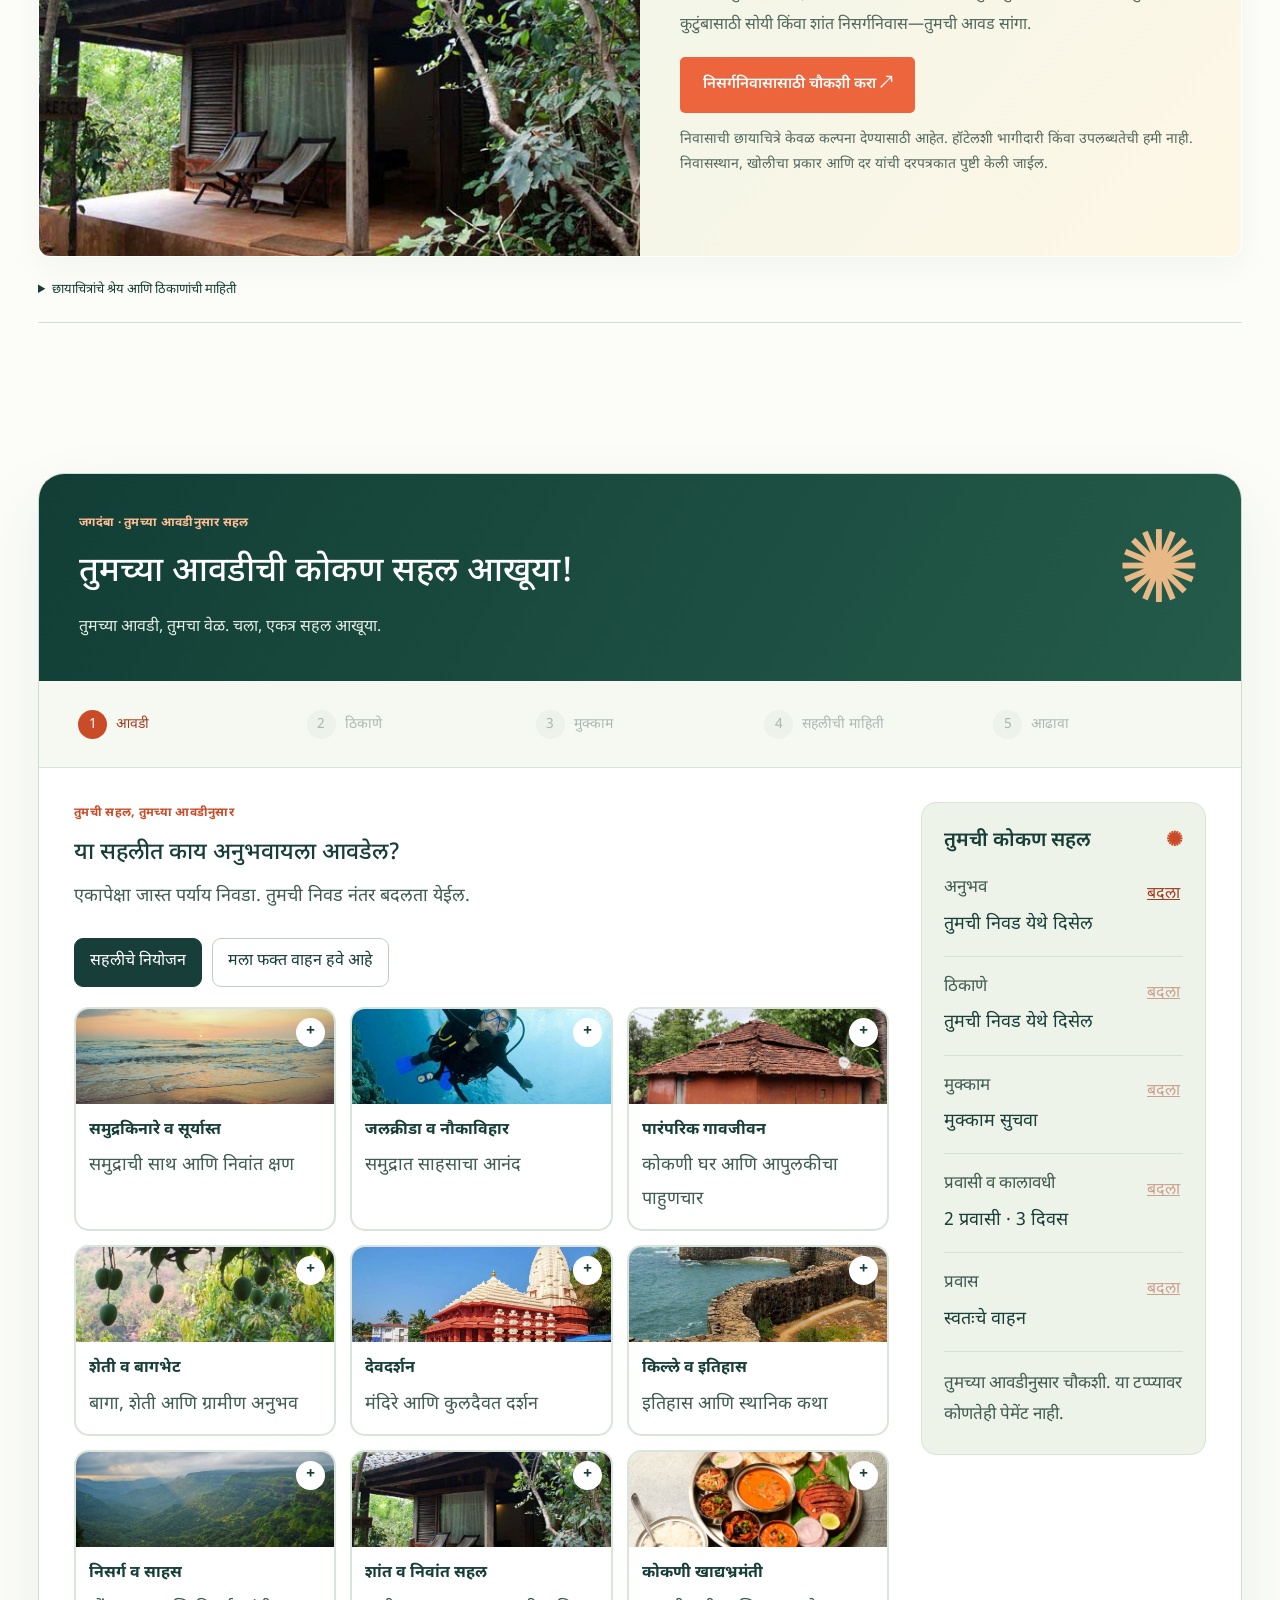
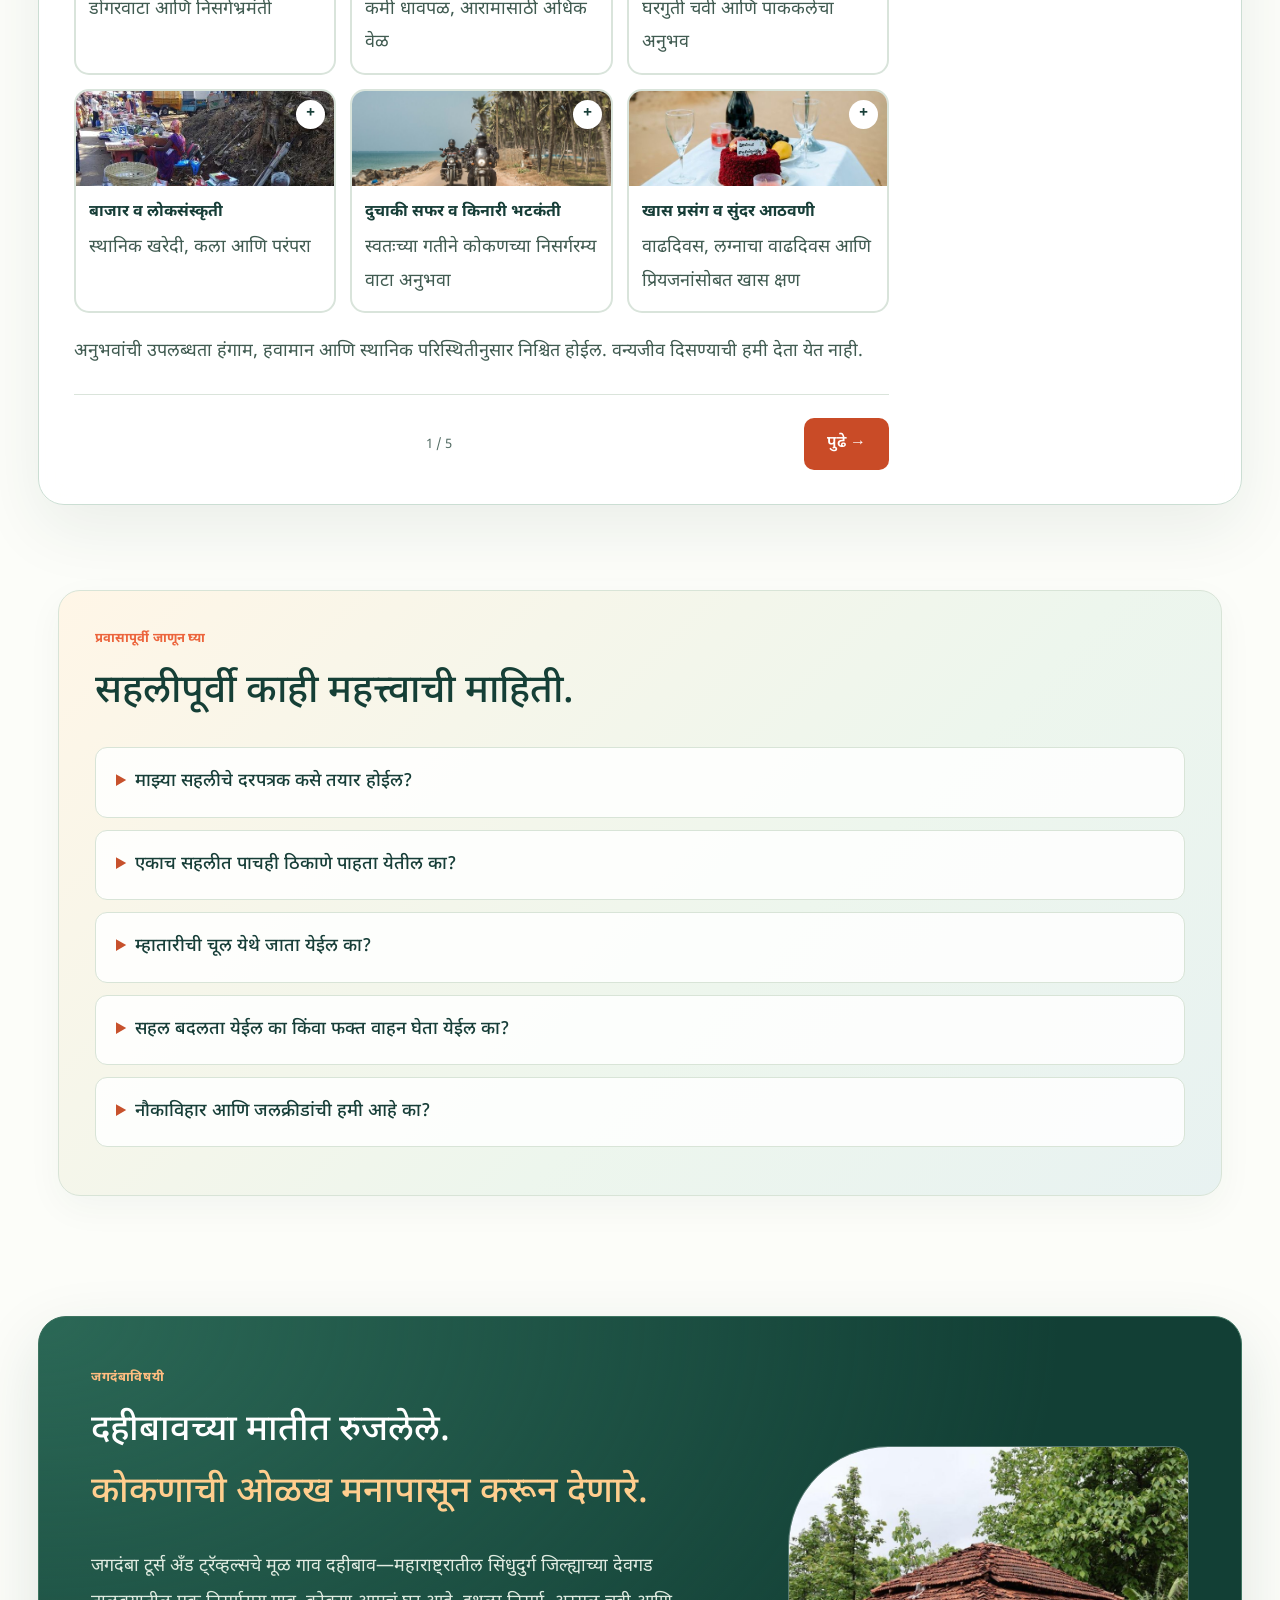
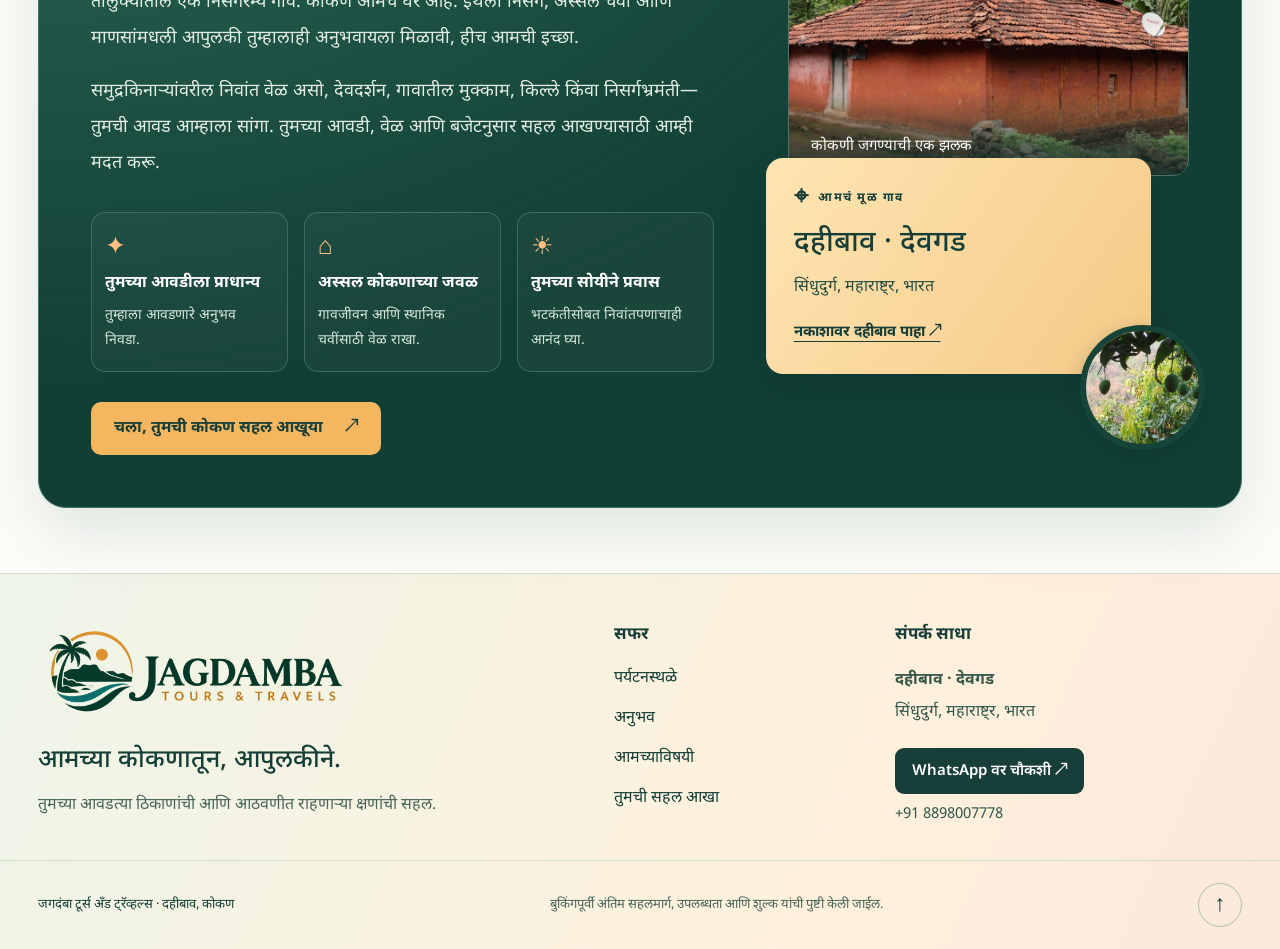
==== commit 4a803164: "Restore light coastal palette and improve photo loading" ====
--- a/mr.html
+++ b/mr.html
@@ -15,8 +15,8 @@
 /* Destination finder without a price panel. */
 @media(min-width:901px){.finder{grid-template-columns:minmax(0,1fr) minmax(0,1fr) auto}}
 @media(max-width:900px){.finder>.btn{grid-column:1/-1}}
-</style><link rel="stylesheet" href="https://fonts.googleapis.com/css2?family=Noto+Sans+Devanagari:wght@400;500;600;700&display=swap"><link rel="stylesheet" href="assets/language.css"><link rel="stylesheet" href="assets/premium.css?v=dark-glass-1"><script src="assets/language-preference.js"></script><link rel="canonical" href="https://sandesh651.github.io/jagdamba-tours-travels/mr.html"><link rel="alternate" hreflang="en" href="https://sandesh651.github.io/jagdamba-tours-travels/"><link rel="alternate" hreflang="mr" href="https://sandesh651.github.io/jagdamba-tours-travels/mr.html"><link rel="alternate" hreflang="x-default" href="https://sandesh651.github.io/jagdamba-tours-travels/"><link rel="stylesheet" href="assets/trip-planner.css?v=3"><link rel="stylesheet" href="assets/brand.css"><link rel="stylesheet" href="assets/about.css?v=1"><link rel="stylesheet" href="assets/sea-opening.css?v=2"></head><body><div class="scroll-progress" aria-hidden="true"></div><div class="top">कोकण आपलं, प्रवास तुमचा. &nbsp; • &nbsp; अस्सल कोकणाच्या आणखी जवळ</div><header class="wrap nav"><a class="brand" href="#"><img class="brand-logo" src="assets/jagdamba-logo.png" width="2172" height="724" alt="जगदंबा TOURS &amp; TRAVELS"></a><nav class="navlinks"><a href="#packages">आमच्या सहली</a><a href="#why">कोकणाची ओळख</a><a href="#services">प्रवास सेवा</a><a href="#experiences">अनुभव</a></nav><div class="nav-actions"><div class="language-switch" role="group" aria-label="Language / भाषा"><a href="index.html?lang=en" hreflang="en" lang="en" data-language="en">English</a><a href="mr.html?lang=mr" hreflang="mr" lang="mr" data-language="mr">मराठी</a></div><a class="btn" href="#plan">माझी सहल ठरवा ↗</a></div></header>
-<main><div class="sea-opening"><div class="hero"><img src="assets/india-coast.jpg" alt="भारतीय समुद्रकिनाऱ्याचे प्रातिनिधिक छायाचित्र" onerror="this.src='assets/india-coast.jpg';this.alt='भारतीय समुद्रकिनाऱ्याचे प्रातिनिधिक छायाचित्र'"><img class="sea-shore" src="assets/ghats.jpg" alt="कोकणातील घनदाट वनराई आणि धुक्यातले सह्याद्री डोंगर" decoding="async"><div class="herotext"><div class="eyebrow">महाराष्ट्राचा समुद्रकिनारा. सहलीचा एक वेगळा अनुभव.</div><h1>समुद्र. किल्ले. वनराई.<br><em>सारं काही कोकणात.</em></h1><p>जगदंबासोबत निसर्गरम्य वाटेने कोकण फिरा. मालवणचे सागरी किल्ले, तारकर्लीतील साहसी खेळ, देवस्थाने, आंब्याच्या बागा आणि धुक्यात हरवलेला सह्याद्री—कोकणाच्या प्रेमात पडण्यासाठी कारणांची कमतरता नाही.</p><a class="btn" href="#packages">तुमच्या आवडीची कोकण सहल निवडा <span>↗</span></a></div><div class="herofoot">कोकण ते गोवा &nbsp; ─── &nbsp; 01 / कोकण</div><button class="sea-guide" type="button" aria-pressed="false"><i aria-hidden="true"></i><span>किनारा पाहा</span><b aria-hidden="true">↗</b></button></div></div>
+</style><link rel="stylesheet" href="https://fonts.googleapis.com/css2?family=Noto+Sans+Devanagari:wght@400;500;600;700&display=swap"><link rel="stylesheet" href="assets/language.css"><link rel="stylesheet" href="assets/premium.css?v=light-coast-2"><script src="assets/language-preference.js"></script><link rel="canonical" href="https://sandesh651.github.io/jagdamba-tours-travels/mr.html"><link rel="alternate" hreflang="en" href="https://sandesh651.github.io/jagdamba-tours-travels/"><link rel="alternate" hreflang="mr" href="https://sandesh651.github.io/jagdamba-tours-travels/mr.html"><link rel="alternate" hreflang="x-default" href="https://sandesh651.github.io/jagdamba-tours-travels/"><link rel="stylesheet" href="assets/trip-planner.css?v=3"><link rel="stylesheet" href="assets/brand.css"><link rel="stylesheet" href="assets/about.css?v=1"><link rel="stylesheet" href="assets/sea-opening.css?v=2"></head><body><div class="scroll-progress" aria-hidden="true"></div><div class="top">कोकण आपलं, प्रवास तुमचा. &nbsp; • &nbsp; अस्सल कोकणाच्या आणखी जवळ</div><header class="wrap nav"><a class="brand" href="#"><img class="brand-logo" src="assets/jagdamba-logo.png" width="2172" height="724" alt="जगदंबा TOURS &amp; TRAVELS"></a><nav class="navlinks"><a href="#packages">आमच्या सहली</a><a href="#why">कोकणाची ओळख</a><a href="#services">प्रवास सेवा</a><a href="#experiences">अनुभव</a></nav><div class="nav-actions"><div class="language-switch" role="group" aria-label="Language / भाषा"><a href="index.html?lang=en" hreflang="en" lang="en" data-language="en">English</a><a href="mr.html?lang=mr" hreflang="mr" lang="mr" data-language="mr">मराठी</a></div><a class="btn" href="#plan">माझी सहल ठरवा ↗</a></div></header>
+<main><div class="sea-opening"><div class="hero"><img src="assets/india-coast.jpg" fetchpriority="high" decoding="async" alt="भारतीय समुद्रकिनाऱ्याचे प्रातिनिधिक छायाचित्र" onerror="this.src='assets/india-coast.jpg';this.alt='भारतीय समुद्रकिनाऱ्याचे प्रातिनिधिक छायाचित्र'"><img class="sea-shore" src="assets/ghats.jpg" alt="कोकणातील घनदाट वनराई आणि धुक्यातले सह्याद्री डोंगर" decoding="async"><div class="herotext"><div class="eyebrow">महाराष्ट्राचा समुद्रकिनारा. सहलीचा एक वेगळा अनुभव.</div><h1>समुद्र. किल्ले. वनराई.<br><em>सारं काही कोकणात.</em></h1><p>जगदंबासोबत निसर्गरम्य वाटेने कोकण फिरा. मालवणचे सागरी किल्ले, तारकर्लीतील साहसी खेळ, देवस्थाने, आंब्याच्या बागा आणि धुक्यात हरवलेला सह्याद्री—कोकणाच्या प्रेमात पडण्यासाठी कारणांची कमतरता नाही.</p><a class="btn" href="#packages">तुमच्या आवडीची कोकण सहल निवडा <span>↗</span></a></div><div class="herofoot">कोकण ते गोवा &nbsp; ─── &nbsp; 01 / कोकण</div><button class="sea-guide" type="button" aria-pressed="false"><i aria-hidden="true"></i><span>किनारा पाहा</span><b aria-hidden="true">↗</b></button></div></div>
 <div class="finder"><div><label for="region">तुमचे पर्यटनस्थळ निवडा</label><select id="region"><option value="all">संपूर्ण कोकण आणि गोवा</option><option value="south">मालवण आणि सिंधुदुर्ग</option><option value="central">गुहागर आणि रत्नागिरी</option><option value="north">दापोली आणि परिसर</option><option value="ghats">आंबोली आणि घाटमाथा</option><option value="goa">गोवा आणि किनारी प्रदेश</option></select></div><div><label for="mood">तुम्हाला कशी सहल आवडेल?</label><select id="mood"><option value="all">सर्व अनुभवांची सफर</option value="beach">समुद्रकिनारे आणि सूर्यास्त</option><option value="culture">देवस्थाने आणि संस्कृती</option><option value="quiet">निवांत आणि वेगळी ठिकाणे</option><option value="adventure">स्कुबा आणि जलक्रीडा</option><option value="nature">जंगले, घाट आणि बागा</option></select></div><button class="btn" id="find">सहली पाहा ↗</button></div><div class="introbar"><span>3 प्रसिद्ध ठिकाणे + 2 खास ठिकाणे</span><span>एक प्रदेश. पाच अनुभव.</span><span>तुमच्या आवडीनुसार प्रवास</span></div>
 <section id="packages"><div class="wrap"><div class="heading packages-intro"><div class="packages-title"><div class="eyebrow orange">पाच ठिकाणे. असंख्य सुंदर आठवणी.</div><h2>तुमच्या मनातली सहल निवडा.</h2></div><p class="packages-summary">अलिबाग आणि दापोलीपासून मालवण, वेंगुर्ला आणि गोव्यापर्यंत. एका प्रदेशातील पाच ठिकाणांचा सहलमार्ग निवडा आणि तुमच्या आवडीनुसार ठरवा.</p></div><div class="filters escapes-toolbar" role="group" aria-label="सहली पाहा"><button class="chip active" data-filter="all">सर्व सहली <span aria-hidden="true">↗</span></button><span class="escapes-total">१२ निवडक सहलमार्ग</span></div><div class="cards" id="cards"></div><p id="empty" hidden>या निवडीनुसार सहलमार्ग उपलब्ध नाही. दुसरा प्रदेश किंवा सहलीचा प्रकार निवडा.</p><p class="notice">प्रत्येक सहलीच्या कार्डवर त्या प्रदेशातील 3–4 छायाचित्रे बदलत राहतात. ठिकाणाचे नाव चित्राखाली दिले आहे; सर्व थांबे दाखवलेले नाहीत. साहसी खेळ आणि बागभेटीसाठी स्वतंत्र पुष्टी आवश्यक आहे.<br>तारीख, प्रवासाची सुरुवात, कालावधी, निवास, भोजन, कर आणि प्रवेश किंवा उपक्रम शुल्क यांची लेखी दरपत्रकात पुष्टी केली जाईल.</p></div></section>
 <section class="story" id="why"><div class="wrap split"><img class="storyimg" src="assets/orchard.jpg" alt="कोकणातील बागेत लगडलेले हापूस आंबे" loading="lazy"><div><div class="eyebrow orange">नकाशावरील ठिकाणापलीकडचा अनुभव</div><h2>समुद्रकिनाऱ्याच्या पलीकडे.<br>अस्सल कोकणाच्या जवळ.</h2><p>समुद्राची गाज, नारळी-पोफळीच्या बागांतून जाणारे वळणदार रस्ते आणि निवांत आस्वाद घ्यावा असे घरगुती जेवण—हेच कोकण. आमच्या सहलींमधून हाच अनुभव देण्याचा प्रयत्न आहे.</p><div class="feature"><span>01</span><div><b>तुमच्या यादीतील तीन आवडती ठिकाणे</b><p>तुम्हाला नेहमीपासून पाहायचे असलेले किनारे, किल्ले आणि देवस्थाने सहलीत समाविष्ट करा.</p></div></div><div class="feature"><span>02</span><div><b>नेहमीच्या वाटेपलीकडची दोन ठिकाणे</b><p>त्याच प्रदेशातील निवांत किनारे, गावातील पायवाटा आणि निसर्गरम्य ठिकाणांची निवड.</p></div></div><div class="feature"><span>03</span><div><b>तुमच्या कुटुंबाला किंवा गटाला अनुरूप नियोजन</b><p>तुमचे कुटुंब किंवा गट, प्रवास सुरू करण्याचे ठिकाण आणि तुम्हाला हवा असलेला प्रवासाचा वेग आम्हाला सांगा.</p></div></div><a href="#plan" class="textbutton">चला, तुमची सहल ठरवूया ↗</a></div></div></section>
@@ -49,13 +49,33 @@
 packages.push({"title": "मुरुड-जंजिरा आणि काशिद", "region": "north", "area": "मुरुड · काशिद · रायगड", "moods": ["beach", "culture", "nature", "quiet"], "img": "assets/destinations/janjira.jpg", "desc": "रायगडच्या किनाऱ्यावर सागरी इतिहास, सुंदर समुद्रकिनारे आणि वनराईची सफर.", "stops": ["जंजिरा किल्ला", "काशिद समुद्रकिनारा", "मुरुड समुद्रकिनारा", "फणसाड वन्यजीव अभयारण्य", "नांदगाव समुद्रकिनारा"], "notes": ["राजपुरीहून बोटीद्वारे प्रवेश हवामान, स्थानिक परवानगी आणि बोटीच्या उपलब्धतेनुसार ठरेल.", "किनाऱ्यावर निवांत वेळ; जलक्रीडांसाठी स्वतंत्र पुष्टी आवश्यक आहे.", "मुरुड शहराजवळ समुद्रकिनाऱ्यावर निवांत फेरफटका.", "निसर्गभ्रमंती प्रवेशाची वेळ, परवानगी आणि स्थानिक मार्गदर्शकाच्या उपलब्धतेनुसार ठरेल; वन्यजीव दिसण्याची हमी नाही.", "काशिद-मुरुड मार्गावरील एका शांत समुद्रकिनाऱ्यावर थांबा."], "photos": [{"src": "assets/destinations/janjira.jpg", "label": "जंजिरा किल्ला"}, {"src": "assets/destinations/kashid.jpg", "label": "काशिद समुद्रकिनारा"}, {"src": "assets/destinations/janjira-cannon.jpg", "label": "जंजिरा किल्ल्यातील तोफ आणि समुद्रदृश्य"}]});
 
 
+function prepareDeck(deck){
+ const images=[...deck.querySelectorAll('.destination-photo')];
+ const current=Number(deck.dataset.photo)||0;
+ const next=images[(current+1)%images.length];
+ if(next?.dataset.src){next.src=next.dataset.src;delete next.dataset.src}
+}
+function advanceDeck(deck){
+ if(!deck.isConnected){visibleDecks.delete(deck);return}
+ const images=[...deck.querySelectorAll('.destination-photo')];
+ if(images.length<2)return;
+ const old=Number(deck.dataset.photo)||0,next=(old+1)%images.length,image=images[next];
+ if(image.dataset.src){image.src=image.dataset.src;delete image.dataset.src}
+ if(!image.complete||!image.naturalWidth)return;
+ images[old].classList.remove('is-current');image.classList.add('is-current');
+ deck.dataset.photo=next;
+ deck.querySelector('.photo-caption').textContent=image.alt;
+ deck.querySelectorAll('.photo-dots i').forEach((dot,i)=>dot.classList.toggle('active',i===next));
+ prepareDeck(deck);
+}
+
 const visibleDecks=new Set();
-const deckObserver='IntersectionObserver' in window?new IntersectionObserver(entries=>entries.forEach(e=>{if(e.isIntersecting)visibleDecks.add(e.target);else visibleDecks.delete(e.target)}),{threshold:.2}):null;
+const deckObserver='IntersectionObserver' in window?new IntersectionObserver(entries=>entries.forEach(e=>{if(e.isIntersecting){visibleDecks.add(e.target);prepareDeck(e.target)}else visibleDecks.delete(e.target)}),{threshold:.2}):null;
 function observeDestinationDecks(){visibleDecks.forEach(el=>{if(deckObserver)deckObserver.unobserve(el)});visibleDecks.clear();document.querySelectorAll('.destination-deck').forEach(el=>{if(deckObserver)deckObserver.observe(el);else visibleDecks.add(el)})}
 let current='all',mood='all';const fallback='assets/india-coast.jpg';
-function render(){const list=packages.map((p,i)=>({p,i})).filter(({p})=>(current==='all'||p.region===current)&&(mood==='all'||p.moods.includes(mood)));document.querySelector('#cards').innerHTML=list.map(({p,i})=>`<article class="card"><div class="cardpic"><div class="destination-deck" data-package="${i}" data-photo="0">${p.photos.map((photo,n)=>`<img class="destination-photo ${n===0?'is-current':''}" loading="lazy" src="${photo.src}" alt="${photo.label}" width="1200" height="800">`).join('')}<span class="photo-caption">${p.photos[0].label}</span><span class="photo-dots" aria-hidden="true">${p.photos.map((_,n)=>`<i class="${n===0?'active':''}"></i>`).join('')}</span></div><span class="badge">3 प्रसिद्ध + 2 खास ठिकाणे</span></div><div class="cardbody"><div class="region">${p.area}</div><h3>${p.title}</h3><p>${p.desc}</p><div class="stops">${p.stops.slice(0,3).join(' · ')}<br><b>+ ${p.stops.slice(3).join(' · ')}</b></div><div class="price" style="justify-content:flex-end"><button class="textbutton" onclick="showRoute(${i})">सहलमार्ग पाहा ↗</button></div></div></article>`).join('');document.querySelector('#empty').hidden=!!list.length;document.querySelectorAll('[data-filter]').forEach(b=>b.classList.toggle('active',b.dataset.filter===current));observeDestinationDecks();}
+function render(){const list=packages.map((p,i)=>({p,i})).filter(({p})=>(current==='all'||p.region===current)&&(mood==='all'||p.moods.includes(mood)));document.querySelector('#cards').innerHTML=list.map(({p,i})=>`<article class="card"><div class="cardpic"><div class="destination-deck" data-package="${i}" data-photo="0">${p.photos.map((photo,n)=>`<img class="destination-photo ${n===0?'is-current':''}" loading="lazy" decoding="async" ${n===0?'src="'+photo.src+'"':'data-src="'+photo.src+'"'} alt="${photo.label}" width="1200" height="800">`).join('')}<span class="photo-caption">${p.photos[0].label}</span><span class="photo-dots" aria-hidden="true">${p.photos.map((_,n)=>`<i class="${n===0?'active':''}"></i>`).join('')}</span></div><span class="badge">3 प्रसिद्ध + 2 खास ठिकाणे</span></div><div class="cardbody"><div class="region">${p.area}</div><h3>${p.title}</h3><p>${p.desc}</p><div class="stops">${p.stops.slice(0,3).join(' · ')}<br><b>+ ${p.stops.slice(3).join(' · ')}</b></div><div class="price" style="justify-content:flex-end"><button class="textbutton" onclick="showRoute(${i})">सहलमार्ग पाहा ↗</button></div></div></article>`).join('');document.querySelector('#empty').hidden=!!list.length;document.querySelectorAll('[data-filter]').forEach(b=>b.classList.toggle('active',b.dataset.filter===current));observeDestinationDecks();}
 document.querySelectorAll('[data-filter]').forEach(b=>b.onclick=()=>{current=b.dataset.filter;mood='all';document.querySelector('#region').value=current;document.querySelector('#mood').value='all';render()});document.querySelector('#find').onclick=()=>{current=document.querySelector('#region').value;mood=document.querySelector('#mood').value;render();document.querySelector('#packages').scrollIntoView({behavior:'smooth'})};
-const dialog=document.querySelector('#itinerary');function showRoute(i){const p=packages[i];document.querySelector('#modalbody').innerHTML=`<div class="eyebrow orange">पाच ठिकाणांचा प्रस्तावित सहलमार्ग</div><h2>${p.title}</h2><p>${p.desc}</p><div class="route-photo-wrap"><div class="destination-deck" data-package="${i}" data-photo="0">${p.photos.map((photo,n)=>`<img class="destination-photo ${n===0?'is-current':''}" loading="lazy" src="${photo.src}" alt="${photo.label}">`).join('')}<span class="photo-caption">${p.photos[0].label}</span><span class="photo-dots" aria-hidden="true">${p.photos.map((_,n)=>`<i class="${n===0?'active':''}"></i>`).join('')}</span></div></div>${p.stops.map((s,n)=>`<div class="routeitem"><span>0${n+1}</span><div><b>${s}</b> <small style="color:#788375">${n<3?'· प्रसिद्ध ठिकाण':'· खास निवड'}</small><p>${p.notes[n]}</p></div></div>`).join('')}<p class="notice">सहलमार्गाचा क्रम, कालावधी आणि उपलब्धता दरपत्रकासोबत निश्चित केली जाईल. “खास ठिकाण” म्हणजे नेहमीच्या मार्गापेक्षा वेगळी निवड; अज्ञात किंवा नवीन शोधलेले ठिकाण नव्हे.</p>`;window.jagdambaSelectedPackage=i;dialog.showModal();observeDestinationDecks()};dialog.querySelector('.close').onclick=()=>dialog.close();dialog.onclick=e=>{if(e.target===dialog)dialog.close()};document.querySelector('#modalplan').onclick=()=>{dialog.close();window.dispatchEvent(new CustomEvent('jagdamba-package',{detail:window.jagdambaSelectedPackage}))};render();
+const dialog=document.querySelector('#itinerary');function showRoute(i){const p=packages[i];document.querySelector('#modalbody').innerHTML=`<div class="eyebrow orange">पाच ठिकाणांचा प्रस्तावित सहलमार्ग</div><h2>${p.title}</h2><p>${p.desc}</p><div class="route-photo-wrap"><div class="destination-deck" data-package="${i}" data-photo="0">${p.photos.map((photo,n)=>`<img class="destination-photo ${n===0?'is-current':''}" loading="lazy" decoding="async" ${n===0?'src="'+photo.src+'"':'data-src="'+photo.src+'"'} alt="${photo.label}">`).join('')}<span class="photo-caption">${p.photos[0].label}</span><span class="photo-dots" aria-hidden="true">${p.photos.map((_,n)=>`<i class="${n===0?'active':''}"></i>`).join('')}</span></div></div>${p.stops.map((s,n)=>`<div class="routeitem"><span>0${n+1}</span><div><b>${s}</b> <small style="color:#788375">${n<3?'· प्रसिद्ध ठिकाण':'· खास निवड'}</small><p>${p.notes[n]}</p></div></div>`).join('')}<p class="notice">सहलमार्गाचा क्रम, कालावधी आणि उपलब्धता दरपत्रकासोबत निश्चित केली जाईल. “खास ठिकाण” म्हणजे नेहमीच्या मार्गापेक्षा वेगळी निवड; अज्ञात किंवा नवीन शोधलेले ठिकाण नव्हे.</p>`;window.jagdambaSelectedPackage=i;dialog.showModal();observeDestinationDecks()};dialog.querySelector('.close').onclick=()=>dialog.close();dialog.onclick=e=>{if(e.target===dialog)dialog.close()};document.querySelector('#modalplan').onclick=()=>{dialog.close();window.dispatchEvent(new CustomEvent('jagdamba-package',{detail:window.jagdambaSelectedPackage}))};render();
 
 const reduceMotion=window.matchMedia('(prefers-reduced-motion: reduce)').matches;
 if('IntersectionObserver' in window){
@@ -85,5 +105,5 @@
 let swipeStart;experienceWindow.addEventListener('pointerdown',e=>swipeStart=e.clientX);experienceWindow.addEventListener('pointerup',e=>{if(swipeStart!==undefined&&Math.abs(e.clientX-swipeStart)>40)advanceExperience(e.clientX<swipeStart?1:-1);swipeStart=undefined});
 experienceWindow.addEventListener('keydown',e=>{if(e.key==='ArrowRight'||e.key==='ArrowLeft'){e.preventDefault();advanceExperience(e.key==='ArrowRight'?1:-1)}});addEventListener('resize',()=>positionExperience(false));
 if('IntersectionObserver' in window){new IntersectionObserver(entries=>entries.forEach(e=>{if(e.target===postcardTrack){postcardVisible=e.isIntersecting;if(postcardVisible&&!reduceMotion)movePostcard()}else{experienceVisible=e.isIntersecting;if(experienceVisible&&!reduceMotion)advanceExperience()}}),{threshold:.25}).observe(postcardTrack);new IntersectionObserver(entries=>entries.forEach(e=>{experienceVisible=e.isIntersecting;if(experienceVisible&&!reduceMotion)advanceExperience()}),{threshold:.25}).observe(experienceWindow)}else{postcardVisible=experienceVisible=true}
-setInterval(()=>{if(document.hidden||reduceMotion)return;if(postcardVisible)movePostcard();if(experienceVisible)advanceExperience();visibleDecks.forEach(deck=>{if(!deck.isConnected){visibleDecks.delete(deck);return}const images=[...deck.querySelectorAll('.destination-photo')];const old=Number(deck.dataset.photo),next=(old+1)%images.length;images[old].classList.remove('is-current');images[next].classList.add('is-current');deck.dataset.photo=next;deck.querySelector('.photo-caption').textContent=images[next].alt;deck.querySelectorAll('.photo-dots i').forEach((dot,i)=>dot.classList.toggle('active',i===next))})},3000);
+setInterval(()=>{if(document.hidden||reduceMotion)return;if(postcardVisible)movePostcard();if(experienceVisible)advanceExperience();visibleDecks.forEach(advanceDeck)},3000);
 </script><script src="assets/language.js"></script><script src="assets/trip-planner.js?v=whatsapp-1"></script><script defer src="assets/sea-opening.js?v=3"></script></body></html>
--- a/assets/premium.css
+++ b/assets/premium.css
@@ -24,211 +24,9 @@
 .plan p[style*="font-size:11px"],.stay-banner p[style*="font-size:11px"]{font-size:14px!important;line-height:1.8}
 
 
-/* Midnight Konkan glass theme */
-:root{
-  --paper:#071b18;
-  --ink:#eaf5ef;
-  --muted:#a8c4b6;
-  --line:#8bb8a466;
-  --orange:#f47a4d;
-  --gold:#ffd08e;
-}
-html{background:#071b18}
-body{
-  background-color:#071b18;
-  background-image:
-    radial-gradient(ellipse at 8% 0%,#1d5a4c80 0,transparent 34%),
-    radial-gradient(ellipse at 92% 20%,#7b422d55 0,transparent 28%),
-    radial-gradient(ellipse at 50% 100%,#0d403555 0,transparent 42%),
-    linear-gradient(135deg,#061714,#0a2420 52%,#071b18);
-  color:var(--ink);
-}
-.top{
-  background:linear-gradient(90deg,#041311,#0b332c 50%,#041311);
-  border-bottom:1px solid #9ac9b036;
-  color:#f0fff6;
-}
-.nav{
-  background:rgba(4,20,18,.72);
-  border:1px solid #a7d7bd1c;
-  border-top:0;
-  border-radius:0 0 22px 22px;
-  box-shadow:0 18px 45px #00000035,inset 0 1px 0 #ffffff12;
-  backdrop-filter:blur(20px);
-  -webkit-backdrop-filter:blur(20px);
-}
-.navlinks a{color:#e2f1e9}
-.navlinks a:after{background:var(--gold)}
-.language-switch{
-  background:rgba(2,17,15,.62);
-  border:1px solid #a7d7bd35;
-  box-shadow:inset 0 1px 0 #ffffff12;
-  backdrop-filter:blur(14px);
-  -webkit-backdrop-filter:blur(14px);
-}
-.language-switch a{color:#c9e0d4}
-.language-switch a[aria-current=page]{background:linear-gradient(135deg,#1e5f50,#123d35);color:#fff;box-shadow:0 7px 18px #00000030}
-.btn{
-  background:linear-gradient(135deg,#f47a4d,#d95334);
-  box-shadow:0 10px 26px #d9533440,inset 0 1px 0 #ffffff35;
-}
-.btn:hover{background:linear-gradient(135deg,#ff8a5b,#e3613c)}
-.btn.light{
-  background:rgba(235,251,242,.12);
-  border:1px solid #b7dfca45;
-  color:#effaf3;
-}
-.btn.outline{border-color:#a7d7bd55;color:var(--ink)}
-.hero{
-  border:1px solid #b9e2ca25;
-  box-shadow:0 25px 75px #00000055,0 0 0 1px #ffffff08 inset;
-}
-.hero:after{
-  background:
-    linear-gradient(90deg,rgba(2,20,18,.9),rgba(2,20,18,.32) 57%,rgba(2,20,18,.14)),
-    linear-gradient(0deg,rgba(2,20,18,.68),transparent 42%);
-}
-.hero .eyebrow{border-color:#d9f7e277;color:#f4fff8;background:#06221c40}
-.hero p{color:#e2f1e8}
-.herofoot{color:#e0f1e8}
-.finder{
-  background:rgba(7,30,26,.72);
-  border-color:#b7dfca35;
-  box-shadow:0 20px 65px #0000003d,inset 0 1px 0 #ffffff18;
-  color:var(--ink);
-}
-.finder label,.finder-label{color:#aacbbc}
-.finder select{
-  background-color:rgba(236,253,243,.08);
-  border-color:#91bea64d;
-  color:#edf9f1;
-  box-shadow:inset 0 1px 5px #00000022,0 0 0 1px #ffffff05;
-}
-.finder select option{background:#102b26;color:#edf9f1}
-.finder select:focus{border-color:#f2bf7f}
-.finder-budget small,.budget-note{color:#a9c6b7}
-.introbar{color:#b4d0c1}
-.introbar span:before{color:var(--gold)}
-.packages-intro{
-  background:rgba(9,35,30,.68);
-  border-color:#b7dfca24;
-  box-shadow:0 18px 55px #0000002e,inset 0 1px 0 #ffffff14;
-}
-.packages-title .eyebrow{color:#ffc17f}
-.packages-title h2{color:#f0faf4}
-.heading.packages-intro .packages-summary{border-color:#e7bc765c;color:#b9d1c4}
-.escapes-toolbar{border-bottom-color:#8bb8a444}
-.escapes-total{color:#a9c6b7}
-.escapes-toolbar .chip{
-  background:rgba(236,253,243,.06);
-  border-color:#9bc8ad48;
-  color:#e7f4ed;
-}
-.escapes-toolbar .chip.active,.chip.active{background:linear-gradient(135deg,#1c5d4d,#123e35);border-color:#7fb49a;color:#fff}
-.card{
-  background:rgba(8,32,28,.74);
-  border-color:#b7dfca2b;
-  box-shadow:0 12px 35px #00000038,inset 0 1px 0 #ffffff12;
-}
-.card:hover{box-shadow:0 22px 52px #00000055,0 0 0 1px #e7bd7840}
-.cardbody{color:#e7f4ed}
-.region{color:#a9c8b8}
-.cardbody>p{color:#b7cec1}
-.stops{border-color:#7fae9a55;color:#b5cdbf}
-.stops b{color:#ffb977}
-.price{border-color:#7fae9a55}
-.textbutton{color:#eff9f2}
-.cardpic .badge{
-  background:rgba(4,22,19,.72);
-  border-color:#d7f2e077;
-  color:#effaf4;
-  box-shadow:0 6px 18px #00000030;
-}
-.notice{color:#a9c5b7}
-.story{
-  background:
-    radial-gradient(ellipse at 12% 0%,#1a584b88,transparent 48%),
-    linear-gradient(135deg,#0b2a24,#102f28);
-  border-color:#9bcbb330;
-}
-.story p,.feature p{color:#b8d0c1}
-.feature{border-color:#7fae9a55}
-.feature b{color:#edf8f0}
-.services{color:var(--ink)}
-.service{
-  background:rgba(9,35,30,.68);
-  border-color:#b7dfca2b;
-  box-shadow:0 10px 32px #00000030,inset 0 1px 0 #ffffff10;
-}
-.service h3{color:#eff9f2}
-.service p{color:#b5cdbf}
-.service span{color:#ffbd7c}
-.experience-tile{
-  border:1px solid #b7dfca2b;
-  box-shadow:0 16px 40px #0000003d;
-}
-.experience-tile:after{background:linear-gradient(transparent 8%,#031c17f2)}
-.experience-copy p{color:#d3e7db}
-.discovery-strip{
-  background:rgba(9,35,30,.72);
-  border-color:#b7dfca2b;
-  box-shadow:0 15px 38px #00000035,inset 0 1px 0 #ffffff12;
-}
-.discovery-strip span{color:#b8d0c1}
-.season-note{
-  background:rgba(11,39,33,.82);
-  border-color:#f2a66a;
-  color:#c2d9cb;
-}
-.gallery figure{border:1px solid #b7dfca22;box-shadow:0 14px 35px #00000035}
-.slider-tools p{color:#abc7b8}
-.slider-buttons button,.experience-controls button{
-  border-color:#8bb8a455;
-  background:rgba(8,31,27,.64);
-  color:#eaf6ef;
-}
-.slider-buttons button:hover,.experience-controls button:hover{background:#1c5d4d;color:#fff}
-.stay-banner{
-  background:linear-gradient(135deg,rgba(11,43,36,.86),rgba(39,43,28,.78));
-  border-color:#b7dfca2b;
-  box-shadow:0 16px 42px #00000038;
-}
-.stay-banner p{color:#bfd7c8}
-.plan{
-  background:linear-gradient(135deg,#0b3028,#071f1b 65%,#164c3d);
-  border-color:#6eaa8e66;
-  box-shadow:0 24px 65px #0000004a;
-}
-.plan p{color:#c4dbce}
-.plan input,.plan select,.plan textarea{
-  border-color:#7eae985f;
-  background:#ffffff0b;
-  color:#effaf2;
-}
-.plan select option{background:#102b26;color:#edf9f1}
-details{border-color:#7fae9a55}
-summary{color:#eaf6ef}
-details p{color:#b6cec0}
-dialog{
-  background:#0b2822;
-  border:1px solid #b7dfca3b;
-  box-shadow:0 25px 80px #00000070;
-  color:#edf8f1;
-}
-dialog .close{color:#eaf6ef}
-.routeitem{border-color:#7fae9a55}
-.routeitem p{color:#b6cec0}
-.routeitem span,.orange{color:#ffbd7c}
-footer{
-  background:linear-gradient(180deg,#071c18,#04110f);
-  border-color:#7fae9a44;
-}
-footer p,.preview{color:#9fbcae}
-a{color:inherit}
-@media(prefers-reduced-transparency:reduce){
-  .nav,.language-switch,.finder,.packages-intro,.card,.service,.discovery-strip,.stay-banner,.season-note,.slider-buttons button,.experience-controls button{
-    background:#0b2822;
-    backdrop-filter:none;
-    -webkit-backdrop-filter:none;
-  }
-}
+
+/* Light coastal finish; full-size destination images without heavy card blur. */
+html{background:#fcfdf9}
+.nav{background:#ffffffa6;border:1px solid #ffffff;border-radius:0 0 20px 20px;box-shadow:0 8px 30px #173e3808}
+.card{background:#fffffff2;backdrop-filter:none;-webkit-backdrop-filter:none}
+.cardpic .destination-deck>img.destination-photo,.route-photo-wrap .destination-deck>img.destination-photo{display:block;position:absolute;inset:0;width:100%;height:100%;max-height:none;object-fit:cover}
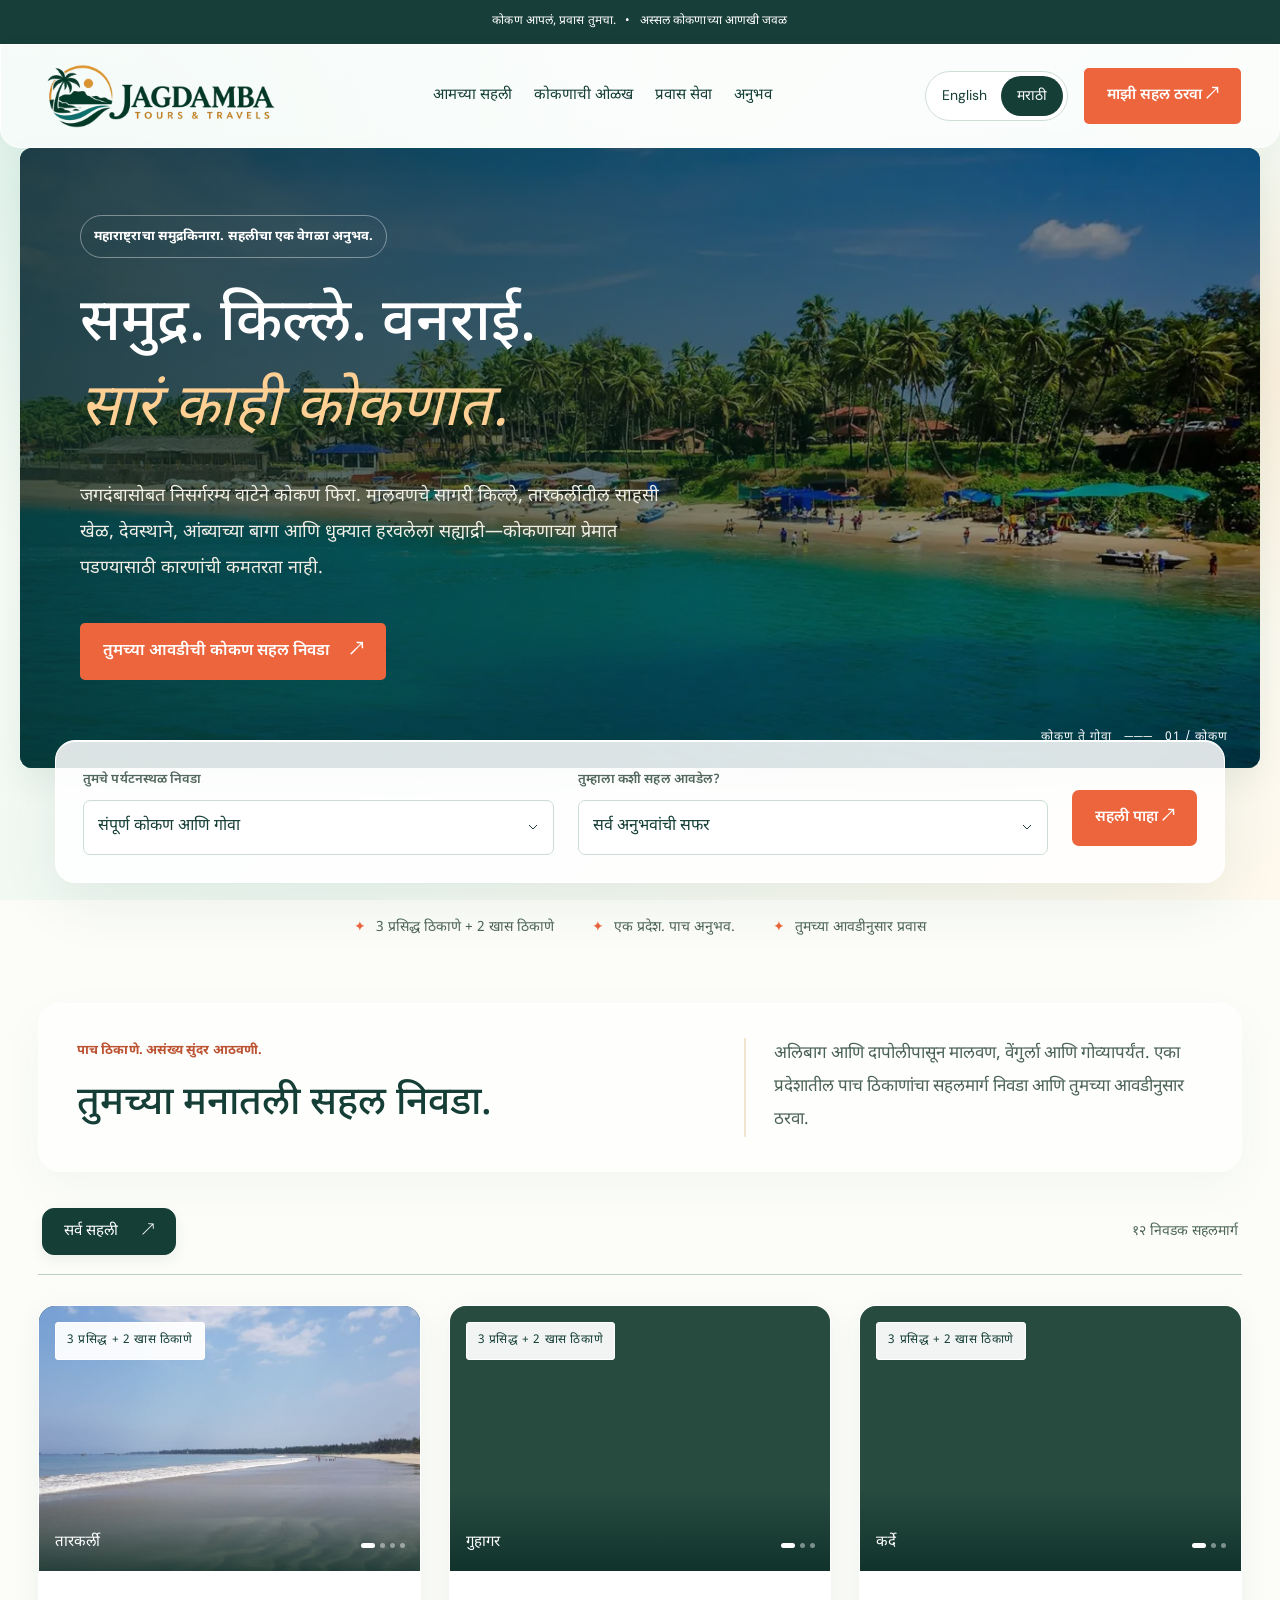
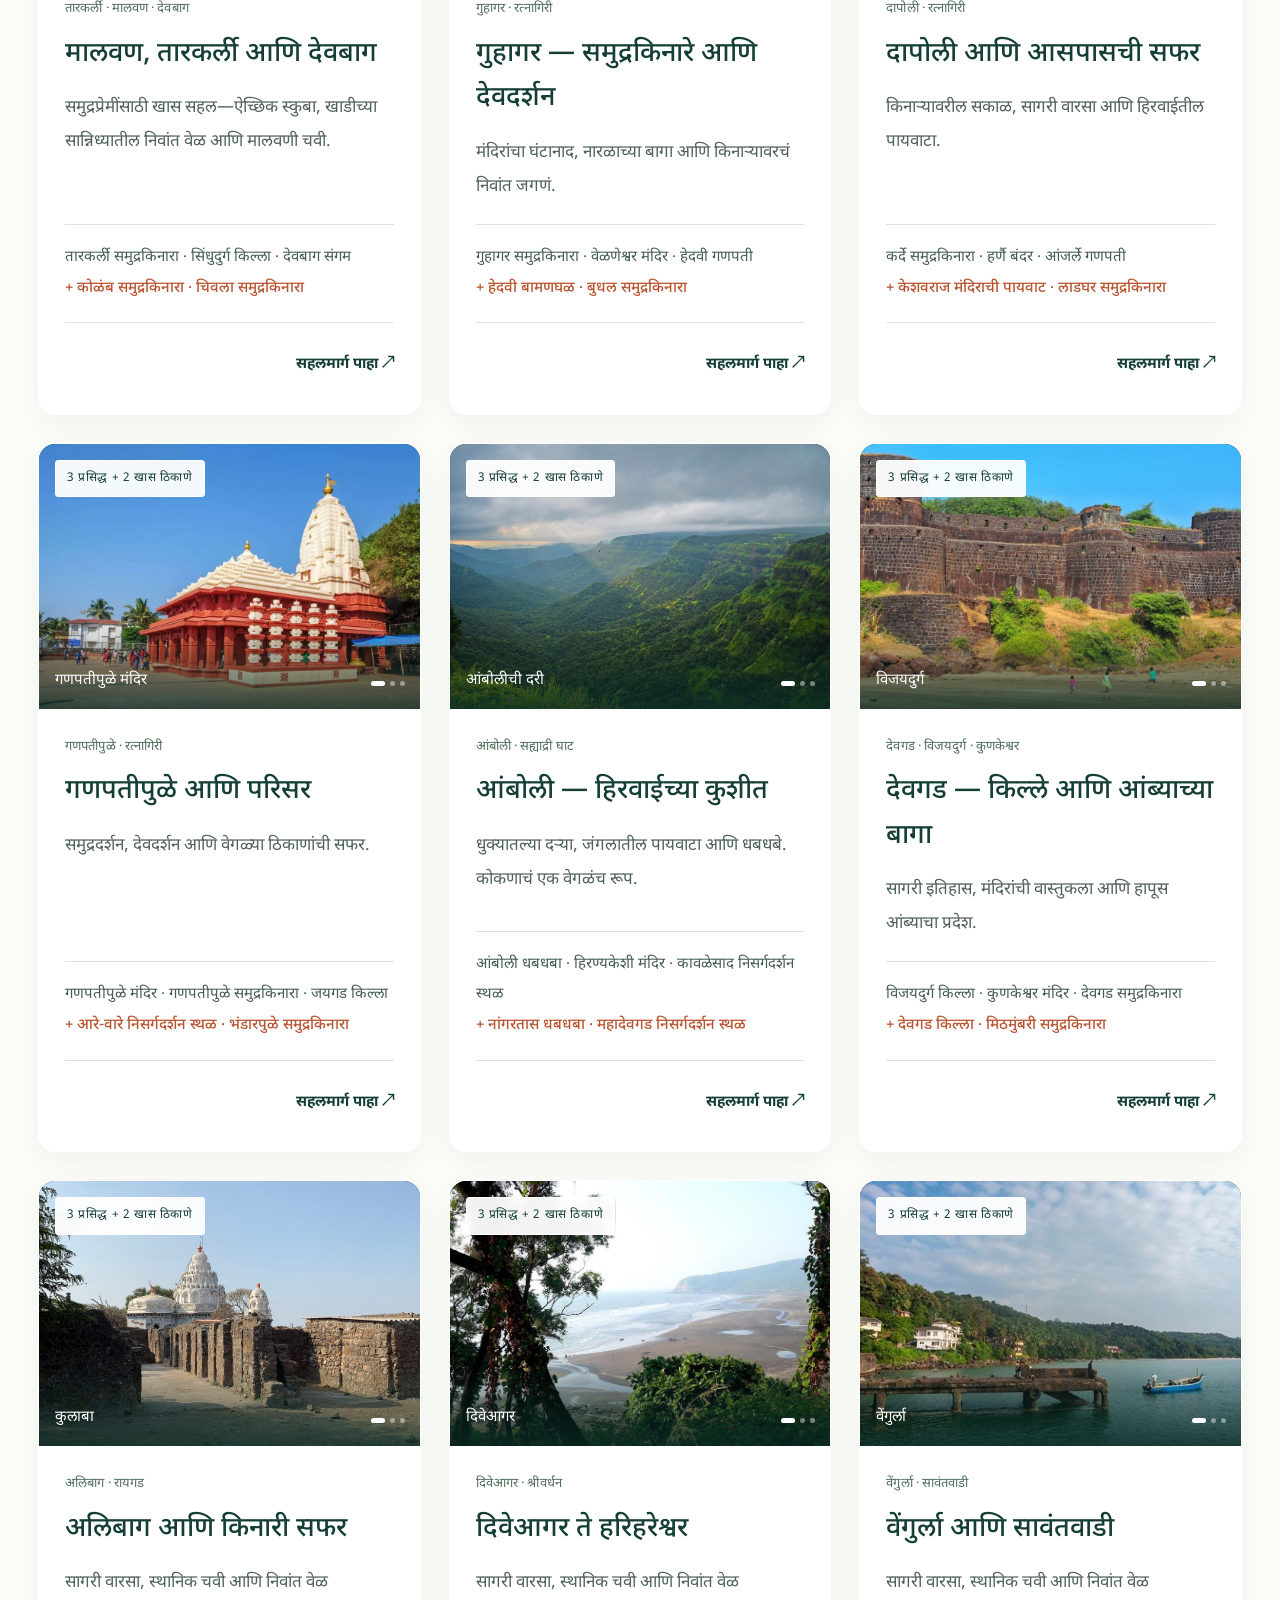
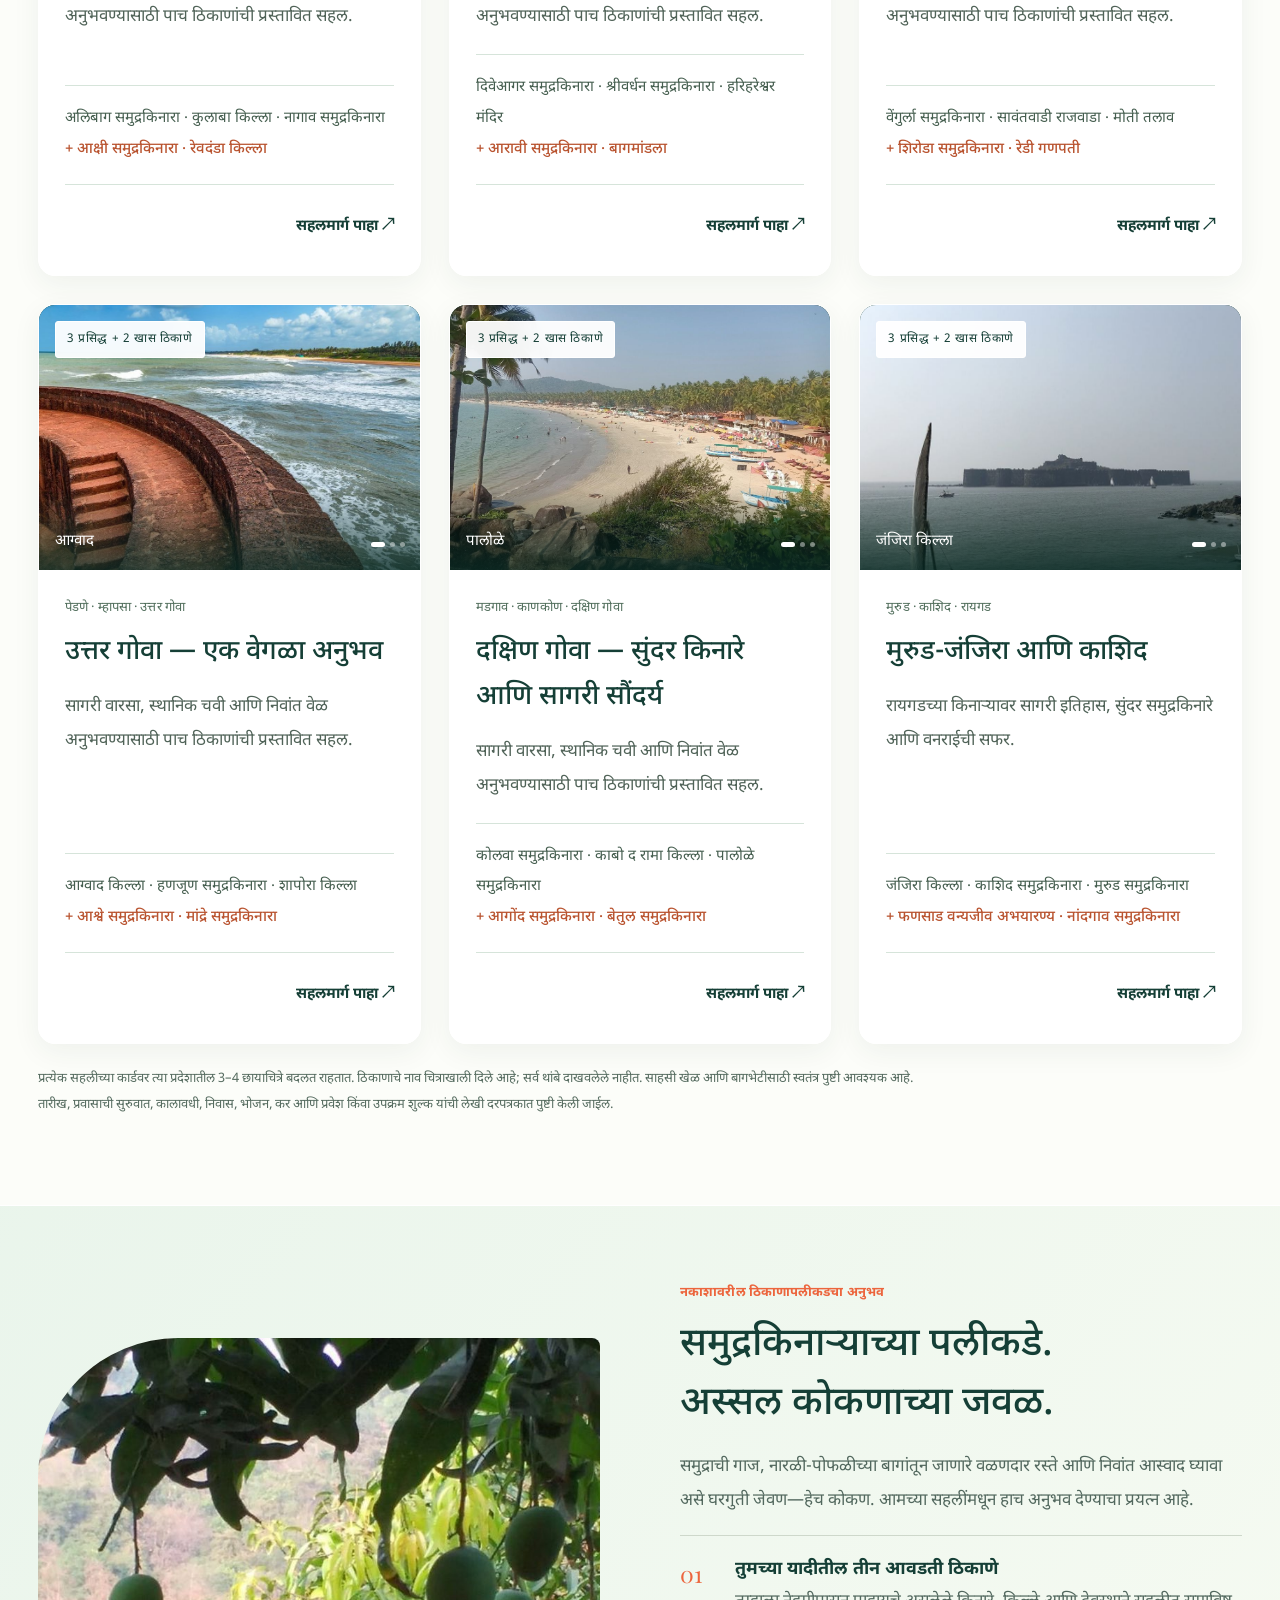
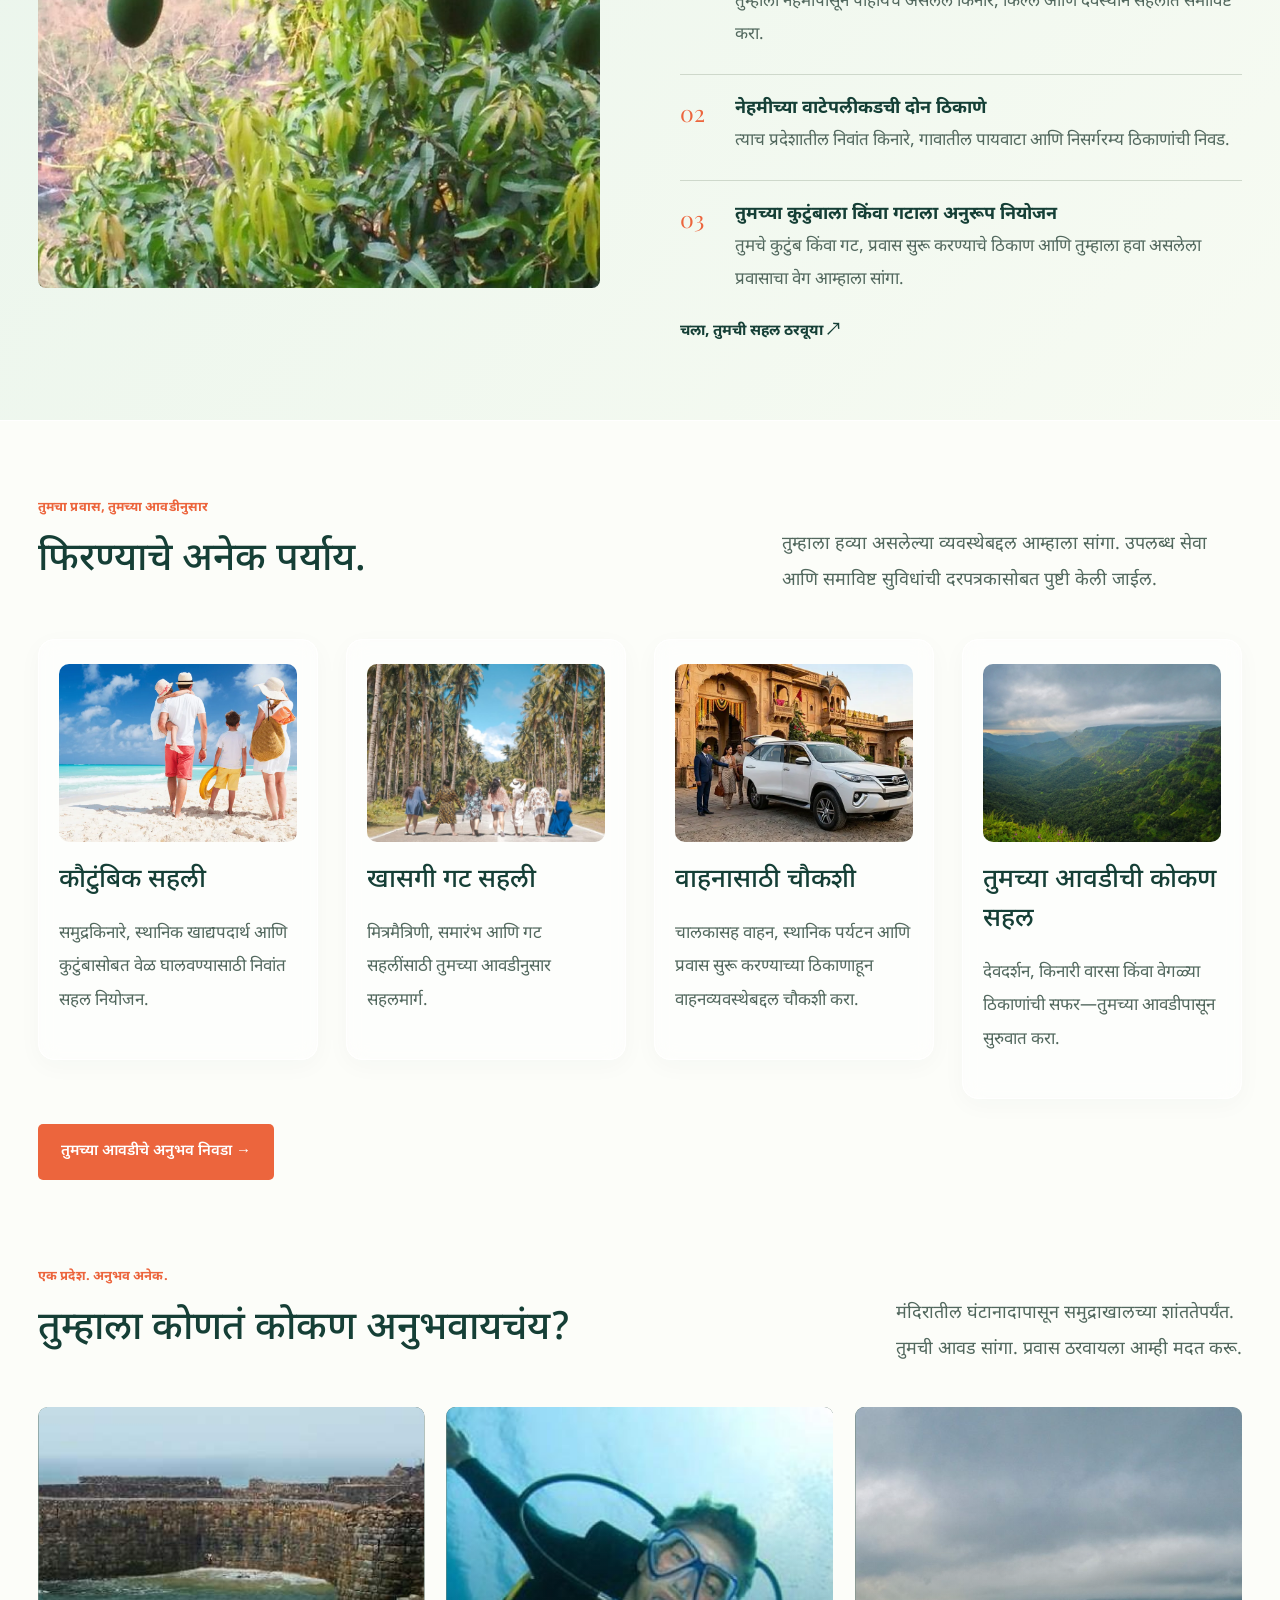
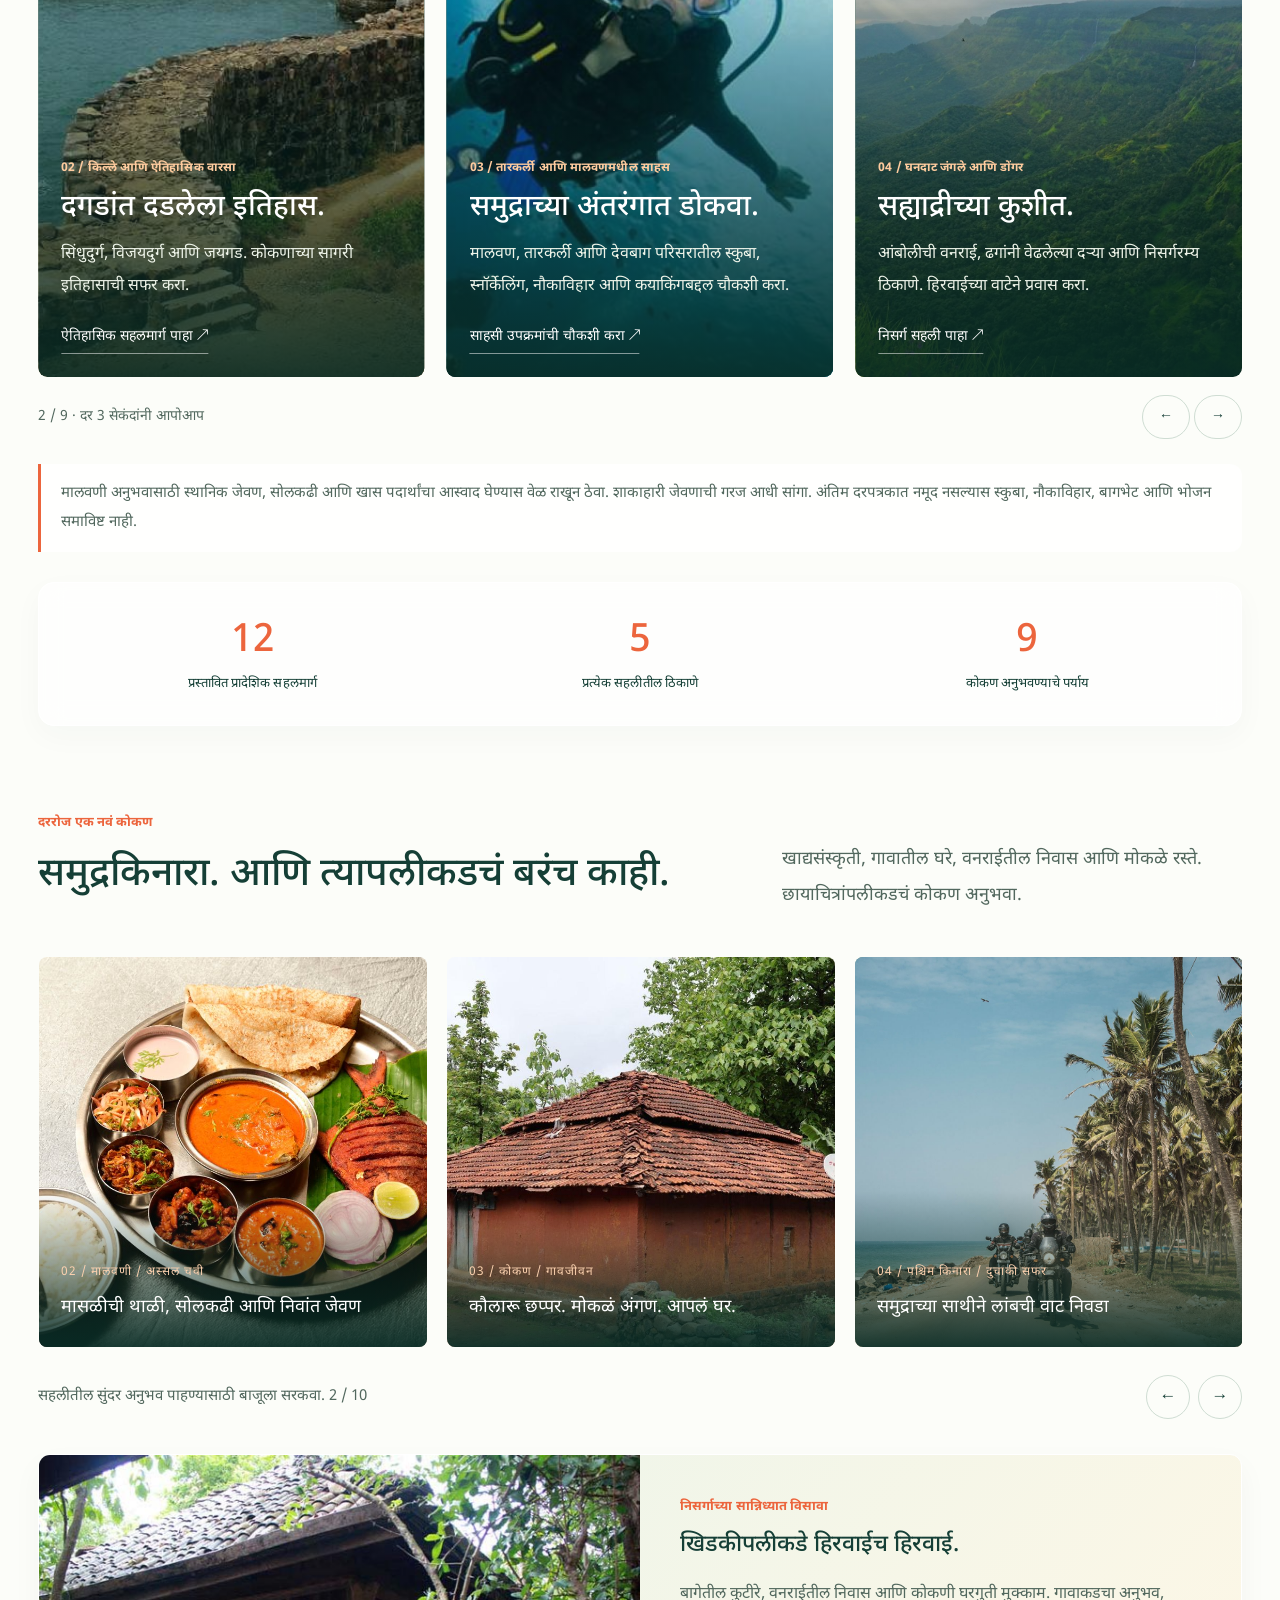
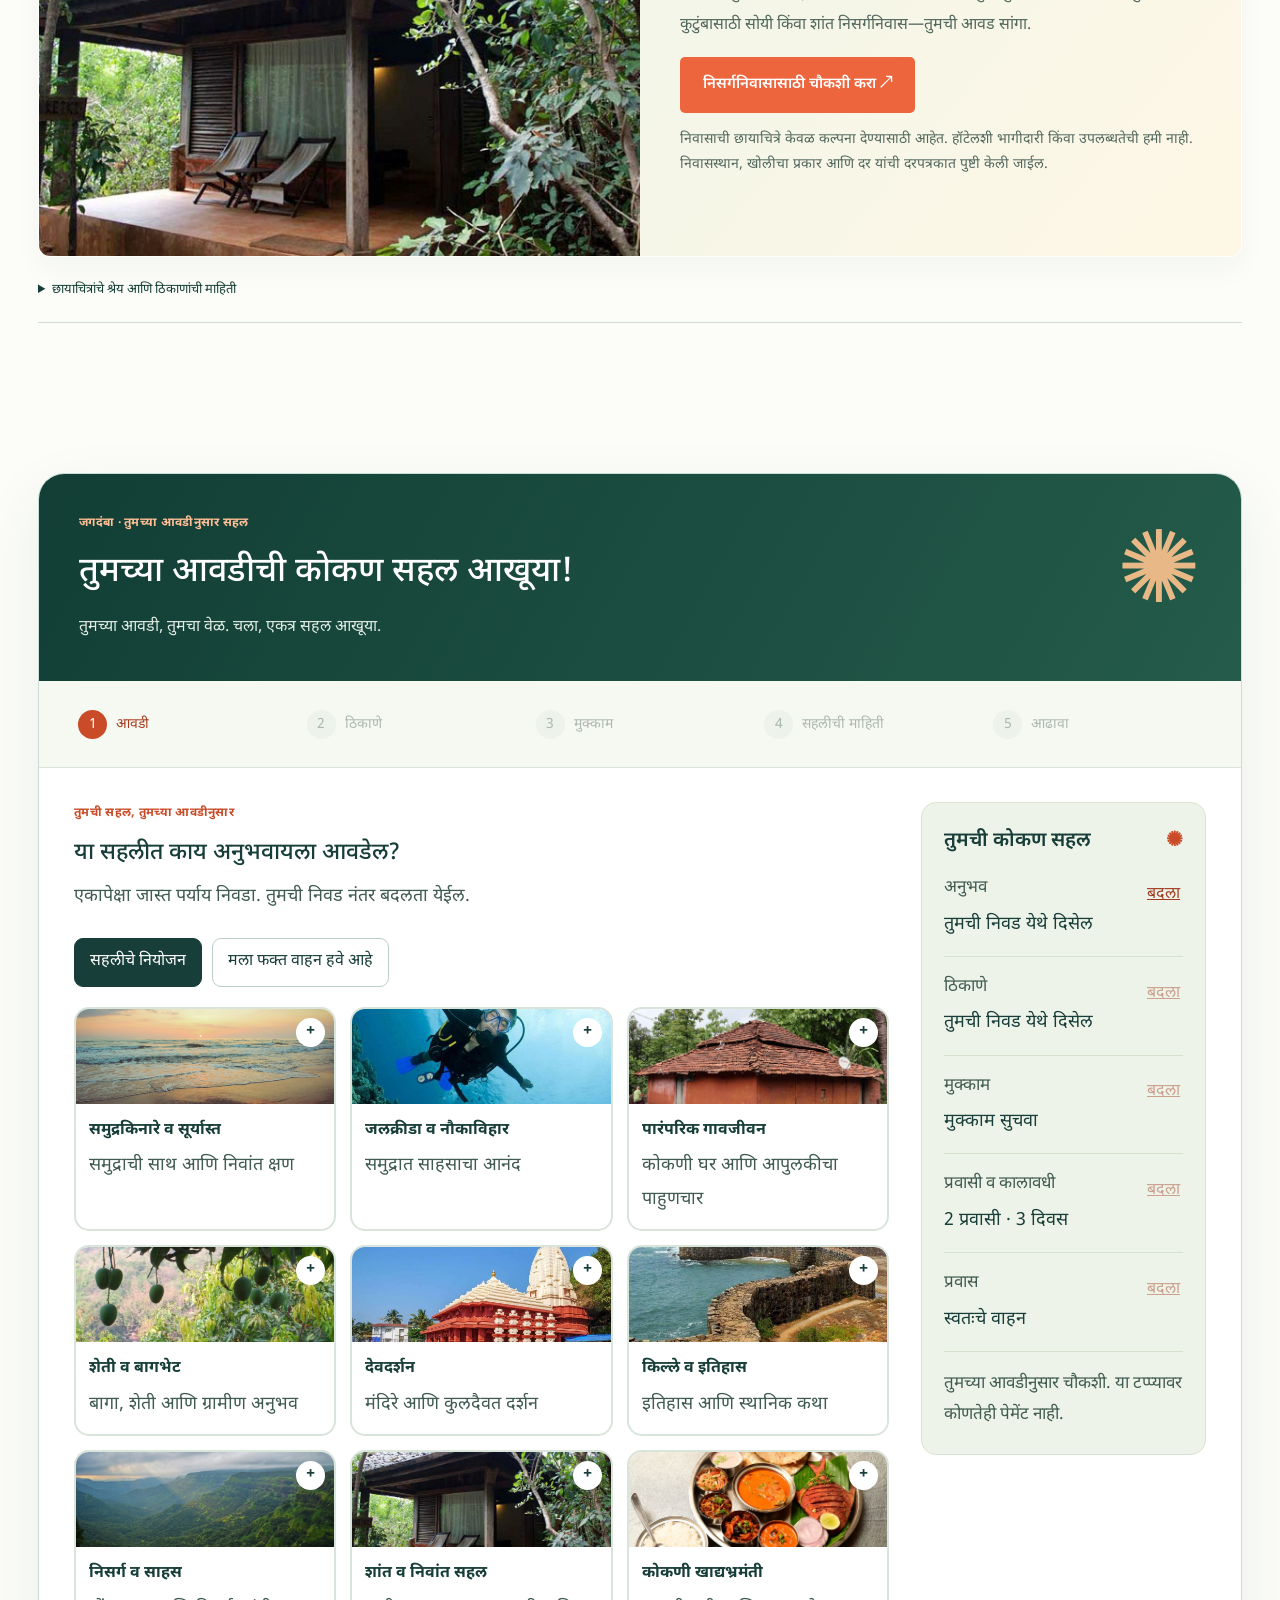
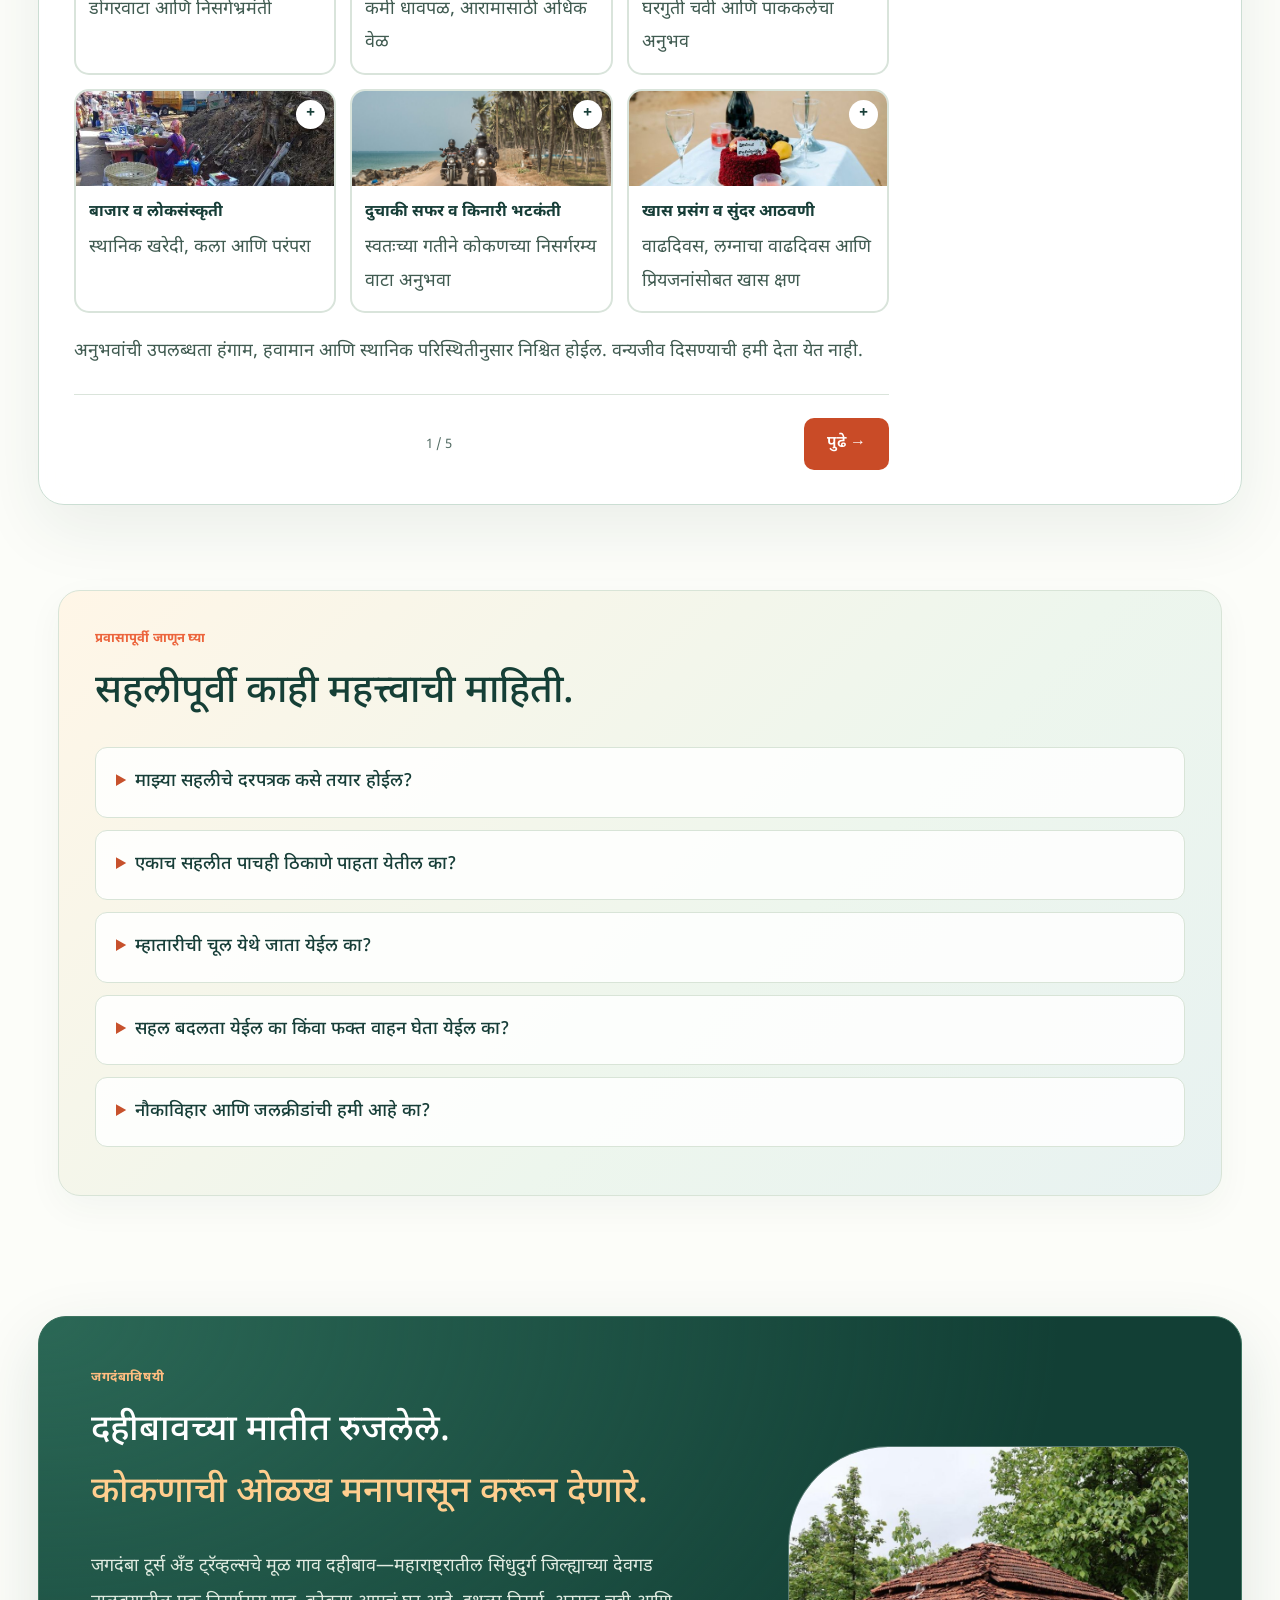
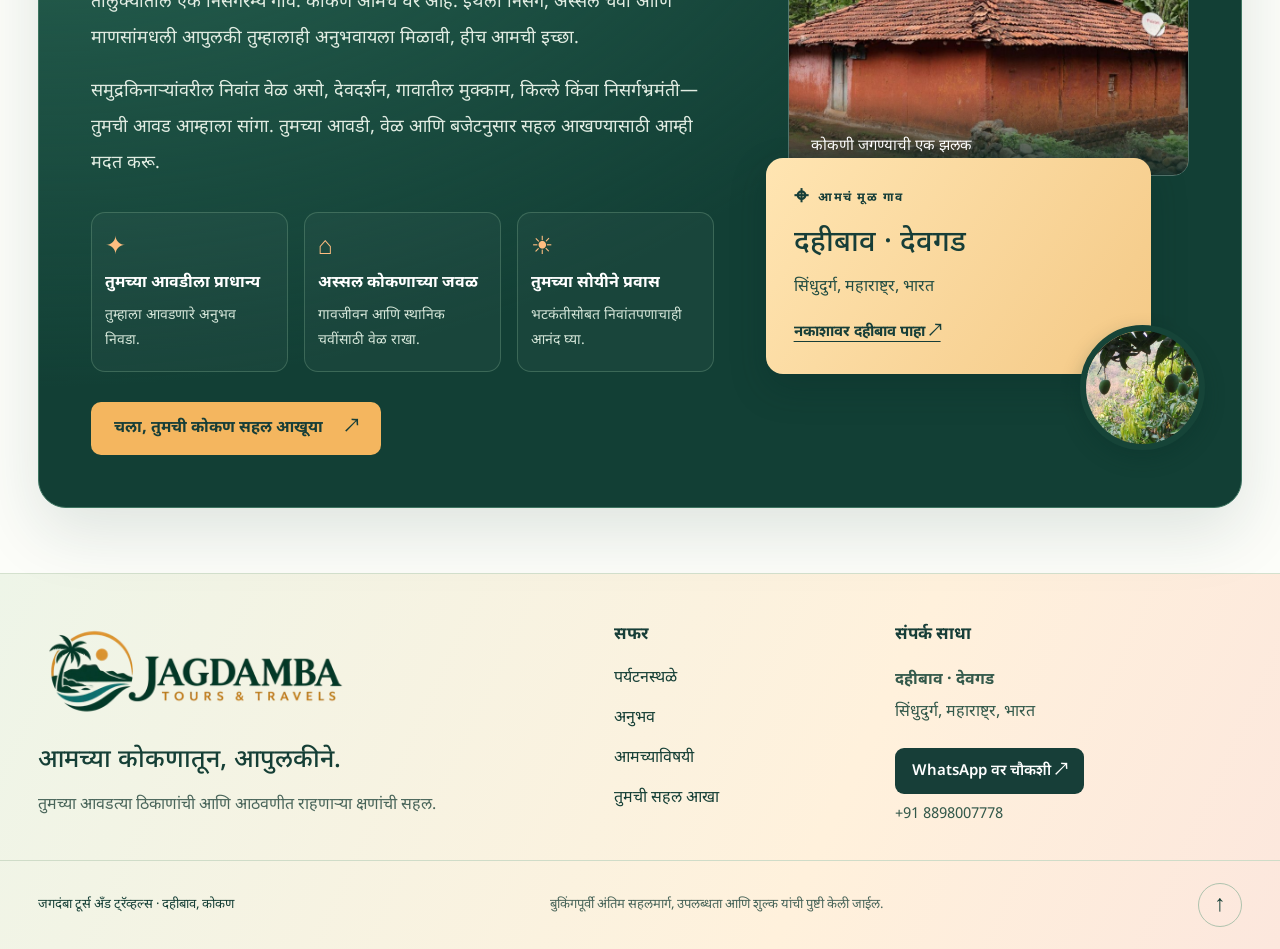
==== commit 29c84ad8: "Restore a lightweight opening with prioritized WebP sea photo and logo" ====
--- a/mr.html
+++ b/mr.html
@@ -1,4 +1,4 @@
-<!doctype html><html lang="mr"><head><meta charset="UTF-8"><meta name="viewport" content="width=device-width,initial-scale=1"><title>जगदंबा टूर्स अँड ट्रॅव्हल्स | आपलं कोकण</title><meta name="description" content="जगदंबा टूर्स अँड ट्रॅव्हल्ससोबत कोकण आणि गोव्यातील पाच ठिकाणांच्या प्रस्तावित सहली पाहा. समुद्रकिनारे, निसर्ग आणि तुमच्या आवडीनुसार प्रवास."><link href="https://fonts.googleapis.com/css2?family=DM+Sans:wght@400;500;600;700&family=Playfair+Display:wght@400;500;600&display=swap" rel="stylesheet"><style>
+<!doctype html><html lang="mr"><head><meta charset="UTF-8"><meta name="viewport" content="width=device-width,initial-scale=1"><title>जगदंबा टूर्स अँड ट्रॅव्हल्स | आपलं कोकण</title><meta name="description" content="जगदंबा टूर्स अँड ट्रॅव्हल्ससोबत कोकण आणि गोव्यातील पाच ठिकाणांच्या प्रस्तावित सहली पाहा. समुद्रकिनारे, निसर्ग आणि तुमच्या आवडीनुसार प्रवास."><link rel="preconnect" href="https://fonts.googleapis.com"><link rel="preconnect" href="https://fonts.gstatic.com" crossorigin><link href="https://fonts.googleapis.com/css2?family=DM+Sans:wght@400;500;600;700&family=Playfair+Display:wght@400;500;600&display=swap" rel="stylesheet"><style>
 :root{--ink:#173e38;--paper:#faf9f4;--orange:#ec653d;--muted:#6d7870;--line:#dce2d8}*{box-sizing:border-box}html{scroll-behavior:smooth;scroll-padding-top:95px}body{margin:0;background:var(--paper);color:var(--ink);font-family:'DM Sans',sans-serif}a{color:inherit;text-decoration:none}button,input,select,textarea{font:inherit}button,a,input,select,textarea{outline-offset:5px}button{cursor:pointer}.wrap{max-width:1240px;margin:auto;padding:0 38px}.top{background:#173e38;color:#fff;text-align:center;padding:9px;font-size:11px;letter-spacing:1.5px}.nav{height:91px;display:flex;justify-content:space-between;align-items:center;gap:25px}.brand{display:flex;gap:12px;align-items:center}.mark{font-size:33px;color:var(--orange)}.brand strong{font-family:'Playfair Display';font-size:25px;letter-spacing:1px}.brand small{display:block;font-size:9px;letter-spacing:3px;margin-top:3px}.navlinks{display:flex;gap:28px;font-size:13px}.btn{display:inline-flex;align-items:center;justify-content:center;gap:20px;border:0;background:var(--orange);color:#fff;padding:16px 23px;border-radius:5px;font-size:13px;font-weight:600}.btn.light{background:#fff;color:var(--ink)}.btn.outline{background:transparent;border:1px solid var(--line);color:var(--ink)}.hero{margin:0 20px;min-height:620px;border-radius:12px;position:relative;overflow:hidden;background:#215a58;display:flex;align-items:center;color:white}.hero>img{position:absolute;width:100%;height:100%;object-fit:cover;filter:brightness(.67)}.hero:after{content:'';position:absolute;inset:0;background:linear-gradient(90deg,rgba(9,44,39,.65),transparent)}.herotext{position:relative;z-index:1;width:1240px;margin:auto;padding:65px 60px}.eyebrow{font-size:10px;letter-spacing:2.3px;font-weight:700;text-transform:uppercase}.hero .eyebrow{display:inline-block;border:1px solid #ffffff65;padding:9px 13px;border-radius:30px}h1,h2,h3{font-family:'Playfair Display',serif;font-weight:500}h1{font-size:76px;line-height:1.05;max-width:670px;margin:25px 0}h1 em{color:#ffcf94;font-weight:400}p{line-height:1.8}.hero p{max-width:460px;font-size:14px;color:#f0eee5}.hero .btn{margin-top:18px}.herofoot{position:absolute;bottom:23px;right:32px;z-index:2;font-size:10px;letter-spacing:1px}.finder{position:relative;z-index:3;background:white;margin:-28px auto 0;max-width:1070px;box-shadow:0 14px 45px #213c3910;border-radius:7px;padding:23px 28px;display:grid;grid-template-columns:1fr 1fr 1fr auto;gap:26px;align-items:center}.finder label{font-size:10px;text-transform:uppercase;letter-spacing:1.5px;display:block;margin-bottom:9px;color:var(--muted)}.finder select{background:white;color:var(--ink);border:0;width:100%;font-size:13px}.introbar{display:flex;justify-content:center;gap:70px;padding:32px;font-size:11px;color:var(--muted)}.introbar span:before{content:'✦';color:var(--orange);margin-right:10px}section{padding:75px 0}.heading{display:flex;justify-content:space-between;align-items:end;gap:35px;margin-bottom:30px}h2{font-size:46px;line-height:1.15;margin:13px 0}.heading p{font-size:13px;max-width:350px;color:var(--muted);margin-bottom:5px}.orange{color:var(--orange)}.filters{display:flex;gap:9px;flex-wrap:wrap;margin:28px 0}.chip{border:1px solid var(--line);background:transparent;padding:11px 20px;border-radius:30px;font-size:12px;color:var(--ink)}.chip.active{background:var(--ink);color:white;border-color:var(--ink)}.cards{display:grid;grid-template-columns:repeat(3,1fr);gap:25px}.card{background:white;border:1px solid #e3e7df;border-radius:9px;overflow:hidden;transition:transform .25s}.card:hover{transform:translateY(-5px)}.cardpic{height:235px;position:relative;background:#a1b9a3}.cardpic img{width:100%;height:100%;object-fit:cover}.badge{position:absolute;left:16px;top:16px;background:#fff;padding:7px 10px;border-radius:3px;font-size:10px;letter-spacing:.6px}.cardbody{padding:24px}.region{font-size:9px;letter-spacing:1.8px;color:var(--muted)}h3{font-size:25px;margin:10px 0}.cardbody>p{font-size:12px;color:var(--muted);min-height:44px}.stops{font-size:11px;line-height:2;color:#596e61;border-top:1px solid var(--line);padding:15px 0}.stops b{color:var(--orange);font-weight:500}.price{display:flex;justify-content:space-between;align-items:center;padding-top:12px;border-top:1px solid var(--line)}.price strong{font-size:25px}.price small{display:block;font-size:9px;color:var(--muted);margin-top:4px}.textbutton{border:0;background:none;font-size:12px;color:var(--ink);font-weight:700}.notice{font-size:11px;color:var(--muted);margin-top:22px;line-height:1.7}.story{background:#edf0e7}.split{display:grid;grid-template-columns:1fr 1fr;gap:80px;align-items:center}.storyimg{height:550px;border-radius:140px 8px 8px 8px;object-fit:cover;width:100%;background:#87a49b}.story p{font-size:13px;color:var(--muted)}.feature{display:grid;grid-template-columns:45px 1fr;border-top:1px solid #ced8cb;padding:18px 0;gap:10px}.feature b{font-size:13px}.feature span{font-family:'Playfair Display';font-size:23px;color:var(--orange)}.feature p{margin:5px 0 0;font-size:12px}.services{display:grid;grid-template-columns:repeat(4,1fr);gap:30px;margin-top:35px}.service{border-top:1px solid var(--line);padding-top:23px}.service span{color:var(--orange);font-size:24px}.service h3{font-size:21px}.service p{font-size:12px;color:var(--muted)}.gallery{display:grid;grid-template-columns:1.5fr 1fr 1fr;gap:16px;height:340px}.gallery figure{margin:0;position:relative;overflow:hidden;border-radius:8px;background:#638d80}.gallery img{width:100%;height:100%;object-fit:cover;transition:transform 1s}.gallery figure:hover img{transform:scale(1.06)}.gallery figcaption{position:absolute;bottom:0;padding:30px 20px 17px;background:linear-gradient(transparent,#143a38bb);color:white;width:100%;font-size:13px}.gallerynote{font-size:10px;color:var(--muted)}.plan{background:var(--ink);color:white;border-radius:12px;padding:55px;display:grid;grid-template-columns:.9fr 1.1fr;gap:65px}.plan h2{font-size:43px}.plan p{font-size:13px;color:#cad6cc}.formgrid{display:grid;grid-template-columns:1fr 1fr;gap:18px}label{font-size:11px}input,select,textarea{display:block;width:100%;padding:13px 12px;margin-top:7px;border:1px solid #69857a;border-radius:4px;background:#ffffff0c;color:white;min-width:0}select option{color:var(--ink);background:white}.full{grid-column:1/-1}textarea{resize:vertical}#result{background:#ffffff10;padding:16px;font-size:12px;white-space:pre-wrap}#result:empty{display:none}.faq{max-width:850px;margin:auto}details{border-bottom:1px solid var(--line);padding:21px 0}summary{cursor:pointer;font-size:14px;font-weight:500}details p{font-size:13px;color:var(--muted)}footer{border-top:1px solid var(--line);padding:40px 0 25px}footer .wrap{display:flex;align-items:center;justify-content:space-between;gap:30px}footer p{font-size:10px;color:var(--muted)}.preview{color:#6f796e;font-size:10px;text-align:center;padding:10px}dialog{border:0;border-radius:12px;max-width:650px;width:calc(100% - 32px);padding:35px;color:var(--ink);background:var(--paper)}dialog::backdrop{background:#0d3029bb}.close{float:right;border:0;background:transparent;font-size:25px;color:var(--ink)}.routeitem{display:flex;gap:18px;border-bottom:1px solid var(--line);padding:14px 0}.routeitem span{color:var(--orange);font-size:12px}.routeitem p{margin:3px 0;font-size:12px;color:var(--muted)}@media(max-width:900px){.navlinks{display:none}.cards{grid-template-columns:1fr 1fr}.split{gap:35px}.services{grid-template-columns:1fr 1fr}.finder{margin:15px 25px 0;gap:15px}.introbar{gap:20px}.plan{gap:30px;padding:30px}h1{font-size:62px}}@media(max-width:600px){.wrap{padding:0 22px}.top{font-size:8px}.nav{height:78px}.brand strong{font-size:20px}.brand small{font-size:7px}.nav>.btn{padding:12px;font-size:10px}.hero{margin:0 10px;min-height:570px}.herotext{padding:45px 24px}h1{font-size:56px}.hero p{font-size:13px}.herofoot{font-size:8px}.finder{grid-template-columns:1fr 1fr;padding:20px;margin:15px 18px 0}.finder>.btn{width:100%}.introbar{flex-wrap:wrap;padding:25px 15px;gap:13px;font-size:9px}section{padding:47px 0}.heading{display:block}h2{font-size:35px}.cards,.split,.plan{grid-template-columns:1fr}.cardpic{height:245px}.storyimg{height:350px}.services{gap:20px}.gallery{grid-template-columns:1fr 1fr;height:440px}.gallery figure:first-child{grid-column:1/-1}.plan{border-radius:0;padding:30px 22px}.planwrap{padding:0}.formgrid{gap:13px}.plan h2{font-size:35px}footer .wrap{display:block}.gallerynote{line-height:1.7}}
 
 [hidden]{display:none!important}.scroll-progress{position:fixed;top:0;left:0;height:3px;background:var(--orange);z-index:100;width:0;pointer-events:none}.nav{position:relative;z-index:5}.navlinks a{position:relative;padding:8px 0}.navlinks a:after{content:'';position:absolute;bottom:0;left:0;width:0;height:2px;background:var(--orange);transition:width .3s}.navlinks a:hover:after{width:100%}.btn{transition:transform .25s,box-shadow .25s,background .25s}.btn:hover{transform:translateY(-3px);box-shadow:0 10px 25px #173e3825}.hero>img{animation:coastal-drift 16s ease-in-out infinite alternate}.herotext>*{animation:welcome .9s both}.herotext h1{animation-delay:.15s}.herotext p{animation-delay:.3s}.herotext .btn{animation-delay:.45s}@keyframes coastal-drift{from{transform:scale(1)}to{transform:scale(1.08)}}@keyframes welcome{from{opacity:0;transform:translateY(22px)}to{opacity:1;transform:translateY(0)}}.reveal{transition:opacity .75s,transform .75s}.motion-ready .reveal:not(.visible){opacity:0;transform:translateY(28px)}.motion-ready .reveal.slide-left:not(.visible){transform:translateX(-25px)}.motion-ready .reveal.slide-right:not(.visible){transform:translateX(25px)}.reveal.visible{opacity:1;transform:none}.cardpic img{transition:transform .65s}.card:hover .cardpic img{transform:scale(1.06)}.card{animation:welcome .5s both}.card:nth-child(3n+2){animation-delay:.08s}.card:nth-child(3n+3){animation-delay:.16s}.chip{transition:background .25s,color .25s,transform .25s}.chip:hover{transform:translateY(-2px)}dialog[open]{animation:welcome .3s}.experience-grid{display:grid;grid-template-columns:repeat(3,1fr);gap:22px}.experience-tile{position:relative;overflow:hidden;aspect-ratio:4/4.4;border-radius:9px;background:#284b40;color:white;display:flex;align-items:end;isolation:isolate}.experience-tile img{position:absolute;inset:0;width:100%;height:100%;object-fit:cover;z-index:-2;transition:transform .8s}.experience-tile:after{content:'';position:absolute;inset:0;background:linear-gradient(transparent 15%,#082b24eb);z-index:-1}.experience-tile:hover img{transform:scale(1.08)}.experience-copy{padding:25px;width:100%}.experience-copy h3{font-size:28px;margin:8px 0}.experience-copy p{font-size:12px;color:#edf3e8;line-height:1.7;margin:8px 0}.experience-copy .eyebrow{color:#ffcc9f;font-size:9px}.experience-link{margin-top:13px;display:inline-block;font-size:11px;border-bottom:1px solid #ffffff80;padding-bottom:4px}.discovery-strip{display:grid;grid-template-columns:repeat(3,1fr);background:#f0eee4;padding:30px;border-radius:8px;gap:20px;margin-top:30px;text-align:center}.discovery-strip strong{display:block;font-family:'Playfair Display';font-size:39px;color:var(--orange)}.discovery-strip span{font-size:10px;letter-spacing:1px;text-transform:uppercase}.season-note{background:#fff;border-left:3px solid var(--orange);padding:15px 20px;font-size:12px;line-height:1.8;color:var(--muted);margin-top:25px}.gallery{grid-template-columns:1.3fr 1fr 1fr;height:340px}.image-credits summary{font-size:10px;font-weight:400}.image-credits p{font-size:10px}.storyimg{object-position:center}.route-thumb{width:100%;height:180px;object-fit:cover;border-radius:6px;margin-top:15px}.cardpic .badge{font-size:9px}.hero h1{max-width:800px}.floating-top{position:fixed;right:22px;bottom:22px;z-index:8;border-radius:50%;width:43px;height:43px;background:var(--orange);color:white;border:0;box-shadow:0 6px 25px #173e3833;opacity:0;pointer-events:none;transform:translateY(15px);transition:.3s}.floating-top.show{opacity:1;pointer-events:auto;transform:none}@media(max-width:900px){.experience-grid{grid-template-columns:1fr 1fr}}@media(max-width:600px){.experience-grid{grid-template-columns:1fr}.experience-tile{aspect-ratio:1.1}.discovery-strip{padding:20px 10px;gap:12px}.discovery-strip strong{font-size:31px}.discovery-strip span{font-size:8px}.gallery{height:470px}.hero h1{font-size:51px}.reveal{transition-duration:.5s}}@media(prefers-reduced-motion:reduce){html{scroll-behavior:auto}*,*:before,*:after{animation:none!important;transition:none!important}.motion-ready .reveal:not(.visible){opacity:1;transform:none}}
@@ -15,8 +15,8 @@
 /* Destination finder without a price panel. */
 @media(min-width:901px){.finder{grid-template-columns:minmax(0,1fr) minmax(0,1fr) auto}}
 @media(max-width:900px){.finder>.btn{grid-column:1/-1}}
-</style><link rel="stylesheet" href="https://fonts.googleapis.com/css2?family=Noto+Sans+Devanagari:wght@400;500;600;700&display=swap"><link rel="stylesheet" href="assets/language.css"><link rel="stylesheet" href="assets/premium.css?v=light-coast-2"><script src="assets/language-preference.js"></script><link rel="canonical" href="https://sandesh651.github.io/jagdamba-tours-travels/mr.html"><link rel="alternate" hreflang="en" href="https://sandesh651.github.io/jagdamba-tours-travels/"><link rel="alternate" hreflang="mr" href="https://sandesh651.github.io/jagdamba-tours-travels/mr.html"><link rel="alternate" hreflang="x-default" href="https://sandesh651.github.io/jagdamba-tours-travels/"><link rel="stylesheet" href="assets/trip-planner.css?v=3"><link rel="stylesheet" href="assets/brand.css"><link rel="stylesheet" href="assets/about.css?v=1"><link rel="stylesheet" href="assets/sea-opening.css?v=2"></head><body><div class="scroll-progress" aria-hidden="true"></div><div class="top">कोकण आपलं, प्रवास तुमचा. &nbsp; • &nbsp; अस्सल कोकणाच्या आणखी जवळ</div><header class="wrap nav"><a class="brand" href="#"><img class="brand-logo" src="assets/jagdamba-logo.png" width="2172" height="724" alt="जगदंबा TOURS &amp; TRAVELS"></a><nav class="navlinks"><a href="#packages">आमच्या सहली</a><a href="#why">कोकणाची ओळख</a><a href="#services">प्रवास सेवा</a><a href="#experiences">अनुभव</a></nav><div class="nav-actions"><div class="language-switch" role="group" aria-label="Language / भाषा"><a href="index.html?lang=en" hreflang="en" lang="en" data-language="en">English</a><a href="mr.html?lang=mr" hreflang="mr" lang="mr" data-language="mr">मराठी</a></div><a class="btn" href="#plan">माझी सहल ठरवा ↗</a></div></header>
-<main><div class="sea-opening"><div class="hero"><img src="assets/india-coast.jpg" fetchpriority="high" decoding="async" alt="भारतीय समुद्रकिनाऱ्याचे प्रातिनिधिक छायाचित्र" onerror="this.src='assets/india-coast.jpg';this.alt='भारतीय समुद्रकिनाऱ्याचे प्रातिनिधिक छायाचित्र'"><img class="sea-shore" src="assets/ghats.jpg" alt="कोकणातील घनदाट वनराई आणि धुक्यातले सह्याद्री डोंगर" decoding="async"><div class="herotext"><div class="eyebrow">महाराष्ट्राचा समुद्रकिनारा. सहलीचा एक वेगळा अनुभव.</div><h1>समुद्र. किल्ले. वनराई.<br><em>सारं काही कोकणात.</em></h1><p>जगदंबासोबत निसर्गरम्य वाटेने कोकण फिरा. मालवणचे सागरी किल्ले, तारकर्लीतील साहसी खेळ, देवस्थाने, आंब्याच्या बागा आणि धुक्यात हरवलेला सह्याद्री—कोकणाच्या प्रेमात पडण्यासाठी कारणांची कमतरता नाही.</p><a class="btn" href="#packages">तुमच्या आवडीची कोकण सहल निवडा <span>↗</span></a></div><div class="herofoot">कोकण ते गोवा &nbsp; ─── &nbsp; 01 / कोकण</div><button class="sea-guide" type="button" aria-pressed="false"><i aria-hidden="true"></i><span>किनारा पाहा</span><b aria-hidden="true">↗</b></button></div></div>
+</style><link rel="stylesheet" href="https://fonts.googleapis.com/css2?family=Noto+Sans+Devanagari:wght@400;500;600;700&display=swap"><link rel="stylesheet" href="assets/language.css"><link rel="stylesheet" href="assets/premium.css?v=light-coast-2"><script src="assets/language-preference.js"></script><link rel="canonical" href="https://sandesh651.github.io/jagdamba-tours-travels/mr.html"><link rel="alternate" hreflang="en" href="https://sandesh651.github.io/jagdamba-tours-travels/"><link rel="alternate" hreflang="mr" href="https://sandesh651.github.io/jagdamba-tours-travels/mr.html"><link rel="alternate" hreflang="x-default" href="https://sandesh651.github.io/jagdamba-tours-travels/"><link rel="stylesheet" href="assets/trip-planner.css?v=3"><link rel="stylesheet" href="assets/brand.css"><link rel="stylesheet" href="assets/about.css?v=1"><link rel="preload" as="image" href="assets/hero-coast.webp" fetchpriority="high"><style>.hero>img{animation:none!important}.hero{box-shadow:0 12px 32px #173e3814}.finder,.packages-intro{backdrop-filter:none;-webkit-backdrop-filter:none}</style></head><body><div class="scroll-progress" aria-hidden="true"></div><div class="top">कोकण आपलं, प्रवास तुमचा. &nbsp; • &nbsp; अस्सल कोकणाच्या आणखी जवळ</div><header class="wrap nav"><a class="brand" href="#"><img class="brand-logo" src="assets/jagdamba-logo.webp" width="2172" height="724" alt="जगदंबा TOURS &amp; TRAVELS"></a><nav class="navlinks"><a href="#packages">आमच्या सहली</a><a href="#why">कोकणाची ओळख</a><a href="#services">प्रवास सेवा</a><a href="#experiences">अनुभव</a></nav><div class="nav-actions"><div class="language-switch" role="group" aria-label="Language / भाषा"><a href="index.html?lang=en" hreflang="en" lang="en" data-language="en">English</a><a href="mr.html?lang=mr" hreflang="mr" lang="mr" data-language="mr">मराठी</a></div><a class="btn" href="#plan">माझी सहल ठरवा ↗</a></div></header>
+<main><div class="sea-opening"><div class="hero"><img src="assets/hero-coast.webp" loading="eager" fetchpriority="high" decoding="async" alt="भारतीय समुद्रकिनाऱ्याचे प्रातिनिधिक छायाचित्र" onerror="this.src='assets/india-coast.jpg';this.alt='भारतीय समुद्रकिनाऱ्याचे प्रातिनिधिक छायाचित्र'"><div class="herotext"><div class="eyebrow">महाराष्ट्राचा समुद्रकिनारा. सहलीचा एक वेगळा अनुभव.</div><h1>समुद्र. किल्ले. वनराई.<br><em>सारं काही कोकणात.</em></h1><p>जगदंबासोबत निसर्गरम्य वाटेने कोकण फिरा. मालवणचे सागरी किल्ले, तारकर्लीतील साहसी खेळ, देवस्थाने, आंब्याच्या बागा आणि धुक्यात हरवलेला सह्याद्री—कोकणाच्या प्रेमात पडण्यासाठी कारणांची कमतरता नाही.</p><a class="btn" href="#packages">तुमच्या आवडीची कोकण सहल निवडा <span>↗</span></a></div><div class="herofoot">कोकण ते गोवा &nbsp; ─── &nbsp; 01 / कोकण</div></div></div>
 <div class="finder"><div><label for="region">तुमचे पर्यटनस्थळ निवडा</label><select id="region"><option value="all">संपूर्ण कोकण आणि गोवा</option><option value="south">मालवण आणि सिंधुदुर्ग</option><option value="central">गुहागर आणि रत्नागिरी</option><option value="north">दापोली आणि परिसर</option><option value="ghats">आंबोली आणि घाटमाथा</option><option value="goa">गोवा आणि किनारी प्रदेश</option></select></div><div><label for="mood">तुम्हाला कशी सहल आवडेल?</label><select id="mood"><option value="all">सर्व अनुभवांची सफर</option value="beach">समुद्रकिनारे आणि सूर्यास्त</option><option value="culture">देवस्थाने आणि संस्कृती</option><option value="quiet">निवांत आणि वेगळी ठिकाणे</option><option value="adventure">स्कुबा आणि जलक्रीडा</option><option value="nature">जंगले, घाट आणि बागा</option></select></div><button class="btn" id="find">सहली पाहा ↗</button></div><div class="introbar"><span>3 प्रसिद्ध ठिकाणे + 2 खास ठिकाणे</span><span>एक प्रदेश. पाच अनुभव.</span><span>तुमच्या आवडीनुसार प्रवास</span></div>
 <section id="packages"><div class="wrap"><div class="heading packages-intro"><div class="packages-title"><div class="eyebrow orange">पाच ठिकाणे. असंख्य सुंदर आठवणी.</div><h2>तुमच्या मनातली सहल निवडा.</h2></div><p class="packages-summary">अलिबाग आणि दापोलीपासून मालवण, वेंगुर्ला आणि गोव्यापर्यंत. एका प्रदेशातील पाच ठिकाणांचा सहलमार्ग निवडा आणि तुमच्या आवडीनुसार ठरवा.</p></div><div class="filters escapes-toolbar" role="group" aria-label="सहली पाहा"><button class="chip active" data-filter="all">सर्व सहली <span aria-hidden="true">↗</span></button><span class="escapes-total">१२ निवडक सहलमार्ग</span></div><div class="cards" id="cards"></div><p id="empty" hidden>या निवडीनुसार सहलमार्ग उपलब्ध नाही. दुसरा प्रदेश किंवा सहलीचा प्रकार निवडा.</p><p class="notice">प्रत्येक सहलीच्या कार्डवर त्या प्रदेशातील 3–4 छायाचित्रे बदलत राहतात. ठिकाणाचे नाव चित्राखाली दिले आहे; सर्व थांबे दाखवलेले नाहीत. साहसी खेळ आणि बागभेटीसाठी स्वतंत्र पुष्टी आवश्यक आहे.<br>तारीख, प्रवासाची सुरुवात, कालावधी, निवास, भोजन, कर आणि प्रवेश किंवा उपक्रम शुल्क यांची लेखी दरपत्रकात पुष्टी केली जाईल.</p></div></section>
 <section class="story" id="why"><div class="wrap split"><img class="storyimg" src="assets/orchard.jpg" alt="कोकणातील बागेत लगडलेले हापूस आंबे" loading="lazy"><div><div class="eyebrow orange">नकाशावरील ठिकाणापलीकडचा अनुभव</div><h2>समुद्रकिनाऱ्याच्या पलीकडे.<br>अस्सल कोकणाच्या जवळ.</h2><p>समुद्राची गाज, नारळी-पोफळीच्या बागांतून जाणारे वळणदार रस्ते आणि निवांत आस्वाद घ्यावा असे घरगुती जेवण—हेच कोकण. आमच्या सहलींमधून हाच अनुभव देण्याचा प्रयत्न आहे.</p><div class="feature"><span>01</span><div><b>तुमच्या यादीतील तीन आवडती ठिकाणे</b><p>तुम्हाला नेहमीपासून पाहायचे असलेले किनारे, किल्ले आणि देवस्थाने सहलीत समाविष्ट करा.</p></div></div><div class="feature"><span>02</span><div><b>नेहमीच्या वाटेपलीकडची दोन ठिकाणे</b><p>त्याच प्रदेशातील निवांत किनारे, गावातील पायवाटा आणि निसर्गरम्य ठिकाणांची निवड.</p></div></div><div class="feature"><span>03</span><div><b>तुमच्या कुटुंबाला किंवा गटाला अनुरूप नियोजन</b><p>तुमचे कुटुंब किंवा गट, प्रवास सुरू करण्याचे ठिकाण आणि तुम्हाला हवा असलेला प्रवासाचा वेग आम्हाला सांगा.</p></div></div><a href="#plan" class="textbutton">चला, तुमची सहल ठरवूया ↗</a></div></div></section>
@@ -31,7 +31,7 @@
 <a class="experience-tile" href="#plan"><img loading="lazy" src="assets/food.jpg" alt="कोकणच्या चवीचा आस्वाद."><div class="experience-copy"><div class="eyebrow">07 / स्थानिक खाद्यसंस्कृती</div><h3>कोकणच्या चवीचा आस्वाद.</h3><p>मालवणी थाळी, सोलकढी, ताजे किनारी पदार्थ आणि घरगुती शाकाहारी जेवण. तुमच्या जेवणाच्या आवडी आम्हाला सांगा.</p><span class="experience-link">माझ्या सहलीत समाविष्ट करा ↗</span></div></a><a class="experience-tile" href="#plan"><img loading="lazy" src="assets/ride.jpg" alt="वाटही सहलीचाच भाग."><div class="experience-copy"><div class="eyebrow">08 / दुचाकी सफर आणि निसर्गरम्य रस्ते</div><h3>वाटही सहलीचाच भाग.</h3><p>किनारी रस्त्यांवर दुचाकी सफर करा; निसर्गदर्शन आणि गावातील चहाच्या टपरीवर निवांत थांबा. दुचाकी भाडे आणि मार्गदर्शकासह सफरीसाठी स्वतंत्र चौकशी आवश्यक आहे.</p><span class="experience-link">माझ्या सहलीत समाविष्ट करा ↗</span></div></a><a class="experience-tile" href="#plan"><img loading="lazy" src="assets/home.jpg" alt="गावच्या जगण्याचा अनुभव घ्या."><div class="experience-copy"><div class="eyebrow">09 / कोकणी घरे आणि निवांत जगणं</div><h3>गावच्या जगण्याचा अनुभव घ्या.</h3><p>लाल कौलांची घरे, गावातील अंगणे आणि शांत सकाळ. सहलमार्गावरील घरगुती निवासव्यवस्थेबद्दल विचारा.</p><span class="experience-link">माझ्या सहलीत समाविष्ट करा ↗</span></div></a></div></div><div class="experience-controls"><span id="experience-count" aria-live="off">1 / 9 · दर 3 सेकंदांनी नवा अनुभव</span><div><button id="experience-prev" aria-label="मागील अनुभव">←</button>  <button id="experience-next" aria-label="पुढील अनुभव">→</button></div></div><div class="season-note">मालवणी अनुभवासाठी स्थानिक जेवण, सोलकढी आणि खास पदार्थांचा आस्वाद घेण्यास वेळ राखून ठेवा. शाकाहारी जेवणाची गरज आधी सांगा. अंतिम दरपत्रकात नमूद नसल्यास स्कुबा, नौकाविहार, बागभेट आणि भोजन समाविष्ट नाही.</div><div class="discovery-strip"><div><strong data-count="12">12</strong><span>प्रस्तावित प्रादेशिक सहलमार्ग</span></div><div><strong data-count="5">5</strong><span>प्रत्येक सहलीतील ठिकाणे</span></div><div><strong data-count="9">9</strong><span>कोकण अनुभवण्याचे पर्याय</span></div></div></div></section>
 <section id="glimpses" style="padding-top:10px"><div class="wrap"><div class="heading"><div><div class="eyebrow orange">दररोज एक नवं कोकण</div><h2>समुद्रकिनारा. आणि त्यापलीकडचं बरंच काही.</h2></div><p>खाद्यसंस्कृती, गावातील घरे, वनराईतील निवास आणि मोकळे रस्ते. छायाचित्रांपलीकडचं कोकण अनुभवा.</p></div><div class="gallery" id="postcards" tabindex="0" role="region" aria-roledescription="carousel" aria-label="कोकणी जीवनशैलीची छायाचित्रे"><figure><img loading="lazy" src="assets/ghats.jpg" alt="हिरवाईने नटलेले डोंगर"><figcaption><small>01 / आंबोली / हिरवाईची सफर</small>हिरवाईने नटलेले डोंगर</figcaption></figure><figure><img loading="lazy" src="assets/food.jpg" alt="मासळीची थाळी, सोलकढी आणि निवांत जेवण"><figcaption><small>02 / मालवणी / अस्सल चवी</small>मासळीची थाळी, सोलकढी आणि निवांत जेवण</figcaption></figure><figure><img loading="lazy" src="assets/home.jpg" alt="कौलारू छप्पर. मोकळं अंगण. आपलं घर."><figcaption><small>03 / कोकण / गावजीवन</small>कौलारू छप्पर. मोकळं अंगण. आपलं घर.</figcaption></figure><figure><img loading="lazy" src="assets/ride.jpg" alt="समुद्राच्या साथीने लांबची वाट निवडा"><figcaption><small>04 / पश्चिम किनारा / दुचाकी सफर</small>समुद्राच्या साथीने लांबची वाट निवडा</figcaption></figure><figure><img loading="lazy" src="assets/stay.jpg" alt="वनराईच्या सान्निध्यात जागे व्हा"><figcaption><small>05 / निसर्गनिवास / निवांत क्षण</small>वनराईच्या सान्निध्यात जागे व्हा</figcaption></figure><figure><img loading="lazy" src="assets/fort.jpg" alt="दगडांवर कोरलेल्या कहाण्या"><figcaption><small>06 / मालवण / सागरी वारसा</small>दगडांवर कोरलेल्या कहाण्या</figcaption></figure><figure><img loading="lazy" src="assets/orchard.jpg" alt="मातीच्या आणखी जवळ"><figcaption><small>07 / आंब्याचा प्रदेश / स्थानिक जीवन</small>मातीच्या आणखी जवळ</figcaption></figure><figure><img loading="lazy" src="assets/goa.jpg" alt="हिरवाईच्या छायेतली कुटीरे"><figcaption><small>08 / गोवा / हिरवाईतील निवास</small>हिरवाईच्या छायेतली कुटीरे</figcaption></figure><figure><img loading="lazy" src="assets/scuba.jpg" alt="निळ्या समुद्राखालील एक वेगळं जग"><figcaption><small>09 / तारकर्ली / ऐच्छिक साहसी उपक्रम</small>निळ्या समुद्राखालील एक वेगळं जग</figcaption></figure><figure><img loading="lazy" src="assets/amboli.jpg" alt="धबधब्याच्या नादामागे चला"><figcaption><small>10 / सह्याद्री / पावसाळी अनुभव</small>धबधब्याच्या नादामागे चला</figcaption></figure></div><div class="slider-tools"><p>सहलीतील सुंदर अनुभव पाहण्यासाठी बाजूला सरकवा. <span id="slidecount" aria-live="polite">1 / 10</span></p><div class="slider-buttons"><button id="slideprev" aria-label="मागील छायाचित्र">←</button><button id="slidenext" aria-label="पुढील छायाचित्र">→</button></div></div><div class="stay-banner"><img loading="lazy" src="assets/stay.jpg" alt="हिरवाईतील लाकडी कुटीर"><div><div class="eyebrow orange">निसर्गाच्या सान्निध्यात विसावा</div><h3>खिडकीपलीकडे हिरवाईच हिरवाई.</h3><p>बागेतील कुटीरे, वनराईतील निवास आणि कोकणी घरगुती मुक्काम. गावाकडचा अनुभव, कुटुंबासाठी सोयी किंवा शांत निसर्गनिवास—तुमची आवड सांगा.</p><a class="btn" href="#plan">निसर्गनिवासासाठी चौकशी करा ↗</a><p style="font-size:11px">निवासाची छायाचित्रे केवळ कल्पना देण्यासाठी आहेत. हॉटेलशी भागीदारी किंवा उपलब्धतेची हमी नाही. निवासस्थान, खोलीचा प्रकार आणि दर यांची दरपत्रकात पुष्टी केली जाईल.</p></div></div><details class="image-credits"><summary>छायाचित्रांचे श्रेय आणि ठिकाणांची माहिती</summary><p>पर्यटनस्थळांची छायाचित्रे: Tripoto (तारकर्ली); TravelTriangle (देवबाग); Salgaonkar Beach Resort (देवबाग); WhatsHot (वेळणेश्वर, वेंगुर्ला, काबो द रामा); GuhagarBeach.com (हेदवी); Holidify (गुहागर); Spalba (कर्दे); Trawell आणि BeyondYatra (आंजर्ले); MakeMyTrip (आरे-वारे, निवती); LBB (जयगड); Arti Das (हिरण्यकेशी); Expedia (कुणकेश्वर); The Week (विजयदुर्ग); IndiaUnveiled (देवगड); Thrillophilia (नागाव); Staybook आणि Times of India (कुलाबा); Hindustan Times (दिवेआगर); Team-BHP (हरिहरेश्वर); Gautam Khetwal (श्रीवर्धन); Tourmet (रेडी); Incredible India आणि Outlook Traveller (आग्वाद); Zenith Holidays (शापोरा); BeyondYatra आणि WanderOn (पालोळे). मूळ छायाचित्रांची गुणवत्ता आणि आकार वेगवेगळे असून संकेतस्थळासाठी ते अनुकूल केले आहेत.</p><p>सेवांची प्रातिनिधिक छायाचित्रे: कुटुंब — Delek Holbox; मित्रमैत्रिणी — Travel365; वाहन — Golden Triangle Tours in India. ही जगदंबाचे ग्राहक किंवा निश्चित वाहनताफ्याची छायाचित्रे नाहीत. जीवनशैली: मालवणी थाळी — Konkan Crown / Zomato; सिंधुदुर्गातील घर — Indian Districts; दुचाकी सफर — Royal Enfield Coastal Trail; वनराईतील कुटीर — Wildernest / Best Weekend Deals; बागेतील कुटीरे — Stone Water Eco Resort / Best Tourism Deals. ही प्रवासाची कल्पना देणारी छायाचित्रे आहेत; भागीदारीची पुष्टी नाही. गणपतीपुळे मंदिर — Times of India Travel; सिंधुदुर्ग किल्ला — TourTravelWorld; स्कुबा — Scuba Diving magazine (प्रातिनिधिक, तारकर्लीतील प्रत्यक्ष चित्रण नाही); आंब्याची बाग — Moneycontrol; आंबोली धबधबा — Daytrip. आंबोलीची दरी — Yash Hegde, CC BY-SA 4.0, Roundglass Sustain; मांडणीसाठी आकार बदलला व कापला आहे. किनारी प्रातिनिधिक छायाचित्रे — Unsplash. <a href="https://roundglasssustain.com/travel/amboli-the-guide" target="_blank" rel="noopener">आंबोलीच्या छायाचित्राचा स्रोत</a> · <a href="https://creativecommons.org/licenses/by-sa/4.0/" target="_blank" rel="noopener">CC BY-SA 4.0</a>. जगदंबाच्या सहलींची मूळ छायाचित्रे उपलब्ध झाल्यावर येथे समाविष्ट केली जातील.</p><p>मुरुड-जंजिरा आणि काशिद छायाचित्रे: <a href="https://commons.wikimedia.org/wiki/File:Murud-Janjira_Fort.jpg" target="_blank" rel="noopener">Praveenchandar Loganathan (जंजिरा किल्ला)</a>; <a href="https://commons.wikimedia.org/wiki/File:Kashid_beach.jpg" target="_blank" rel="noopener">Luckyanu6 (काशिद समुद्रकिनारा)</a>; <a href="https://commons.wikimedia.org/wiki/File:Cannon_overlooking_coast,_Murud-Janjira.jpg" target="_blank" rel="noopener">Damitr (Janjira cannon)</a>. <a href="https://creativecommons.org/licenses/by-sa/4.0/" target="_blank" rel="noopener">CC BY-SA 4.0</a>; मांडणीसाठी आकार बदललेला व कापलेले.</p></details></div></section>
 <section id="plan" aria-label="तुमच्या सहलीचे नियोजन"><div class="wrap planwrap"><div id="trip-planner"><noscript>Please enable JavaScript to use the trip planner. सहल नियोजनासाठी JavaScript सुरू करा.</noscript></div></div></section>
-<section style="padding-top:10px"><div class="wrap faq faq-surface"><div class="eyebrow orange">प्रवासापूर्वी जाणून घ्या</div><h2>सहलीपूर्वी काही महत्त्वाची माहिती.</h2><details><summary>माझ्या सहलीचे दरपत्रक कसे तयार होईल?</summary><p>तुमच्या तारखा, प्रवासाची सुरुवात, कालावधी, मुक्काम, भोजन, वाहन आणि निवडलेले अनुभव यानुसार दरपत्रक तयार होईल. बुकिंगपूर्वी समाविष्ट सेवा, अतिरिक्त शुल्क आणि अंतिम रक्कम जगदंबाकडून निश्चित केली जाईल.</p></details><details><summary>एकाच सहलीत पाचही ठिकाणे पाहता येतील का?</summary><p>प्रत्येक सहलमार्गात एकाच प्रदेशातील पाच ठिकाणे सुचवली आहेत. अंतिम कालावधी, क्रम आणि व्यवहार्यता ही प्रवास सुरू करण्याचे ठिकाण, रस्त्यांची स्थिती, प्रवेशाची वेळ आणि उपलब्ध वेळ यांवर अवलंबून असेल.</p></details><details><summary>म्हातारीची चूल येथे जाता येईल का?</summary><p>अचूक ठिकाण, प्रवेश, समुद्राची स्थिती आणि अतिरिक्त बोट शुल्क यांची स्थानिक चालकाकडून पुष्टी झाल्यावर तुमच्या विनंतीनुसार दक्षिण कोकण सहलीत हे ठिकाण समाविष्ट करता येईल. या प्रस्तावात त्याची हमी नाही.</p></details><details><summary>सहल बदलता येईल का किंवा फक्त वाहन घेता येईल का?</summary><p>होय. तुमच्या आवडीची सहल किंवा वाहन चौकशीचा पर्याय निवडून गरज सांगा. उपलब्धता, वाहनाचा प्रकार आणि शुल्क यांची जगदंबाकडून पुष्टी आवश्यक आहे.</p></details><details><summary>नौकाविहार आणि जलक्रीडांची हमी आहे का?</summary><p>नाही. समुद्रातील प्रवेश, नौकाविहार, किल्ल्यापर्यंतच्या फेरीबोटी आणि जलक्रीडा या हवामान, भरती-ओहोटी, स्थानिक परवानग्या आणि सेवा उपलब्धतेवर अवलंबून आहेत. उपक्रम आणि शुल्क यांची स्वतंत्र पुष्टी आवश्यक आहे.</p></details></div></section><section id="about" class="ja-about" aria-labelledby="ja-title"><div class="wrap"><div class="ja-panel"><div class="ja-copy"><div class="ja-eyebrow">जगदंबाविषयी</div><h2 id="ja-title">दहीबावच्या मातीत रुजलेले.<br><span>कोकणाची ओळख मनापासून करून देणारे.</span></h2><p>जगदंबा टूर्स अँड ट्रॅव्हल्सचे मूळ गाव दहीबाव—महाराष्ट्रातील सिंधुदुर्ग जिल्ह्याच्या देवगड तालुक्यातील एक निसर्गरम्य गाव. कोकण आमचं घर आहे. इथला निसर्ग, अस्सल चवी आणि माणसांमधली आपुलकी तुम्हालाही अनुभवायला मिळावी, हीच आमची इच्छा.</p><p>समुद्रकिनाऱ्यांवरील निवांत वेळ असो, देवदर्शन, गावातील मुक्काम, किल्ले किंवा निसर्गभ्रमंती—तुमची आवड आम्हाला सांगा. तुमच्या आवडी, वेळ आणि बजेटनुसार सहल आखण्यासाठी आम्ही मदत करू.</p><div class="ja-values"><div><span aria-hidden="true">✦</span><strong>तुमच्या आवडीला प्राधान्य</strong><small>तुम्हाला आवडणारे अनुभव निवडा.</small></div><div><span aria-hidden="true">⌂</span><strong>अस्सल कोकणाच्या जवळ</strong><small>गावजीवन आणि स्थानिक चवींसाठी वेळ राखा.</small></div><div><span aria-hidden="true">☀</span><strong>तुमच्या सोयीने प्रवास</strong><small>भटकंतीसोबत निवांतपणाचाही आनंद घ्या.</small></div></div><a class="ja-cta" href="#plan">चला, तुमची कोकण सहल आखूया <span aria-hidden="true">↗</span></a></div><div class="ja-visual"><figure class="ja-home"><img src="assets/home.jpg" alt="पारंपरिक कोकणी घराचे प्रातिनिधिक छायाचित्र" loading="lazy" width="1000" height="750"><figcaption>कोकणी जगण्याची एक झलक</figcaption></figure><div class="ja-location"><div class="ja-location-top"><span aria-hidden="true">⌖</span><span>आमचं मूळ गाव</span></div><h3>दहीबाव · देवगड</h3><p>सिंधुदुर्ग, महाराष्ट्र, भारत</p><a href="https://www.google.com/maps/search/?api=1&amp;query=Dahibav%2C%20Devgad%2C%20Sindhudurg%2C%20Maharashtra" target="_blank" rel="noopener">नकाशावर दहीबाव पाहा ↗</a></div><img class="ja-mango" src="assets/orchard.jpg" alt="कोकणातील बागेत लगडलेले हापूस आंबे" loading="lazy" width="500" height="500"></div></div></div></section></main><footer class="ja-footer"><div class="wrap ja-footer-grid"><div class="ja-footer-brand"><a class="brand" href="#"><img class="brand-logo" src="assets/jagdamba-logo.png" width="2172" height="724" alt="JAGDAMBA TOURS &amp; TRAVELS"></a><h3>आमच्या कोकणातून, आपुलकीने.</h3><p>तुमच्या आवडत्या ठिकाणांची आणि आठवणीत राहणाऱ्या क्षणांची सहल.</p></div><div class="ja-footer-links"><h4>सफर</h4><a href="#packages">पर्यटनस्थळे</a><a href="#experiences">अनुभव</a><a href="#about">आमच्याविषयी</a><a href="#plan">तुमची सहल आखा</a></div><div class="ja-footer-contact"><h4>संपर्क साधा</h4><address><strong>दहीबाव · देवगड</strong><br>सिंधुदुर्ग, महाराष्ट्र, भारत</address><a href="https://wa.me/918898007778" target="_blank" rel="noopener" class="ja-whatsapp" aria-label="WhatsApp वर संपर्क करा">WhatsApp वर चौकशी ↗</a><span class="ja-phone">+91 8898007778</span></div></div><div class="wrap ja-footer-bottom"><small>जगदंबा टूर्स अँड ट्रॅव्हल्स · दहीबाव, कोकण</small><p>बुकिंगपूर्वी अंतिम सहलमार्ग, उपलब्धता आणि शुल्क यांची पुष्टी केली जाईल.</p><a href="#">↑</a></div></footer><dialog id="itinerary"><button class="close" aria-label="सहलमार्ग बंद करा">×</button><div id="modalbody"></div><a href="#plan" class="btn" id="modalplan" style="margin-top:20px">ही सहल ठरवा ↗</a></dialog>
+<section style="padding-top:10px"><div class="wrap faq faq-surface"><div class="eyebrow orange">प्रवासापूर्वी जाणून घ्या</div><h2>सहलीपूर्वी काही महत्त्वाची माहिती.</h2><details><summary>माझ्या सहलीचे दरपत्रक कसे तयार होईल?</summary><p>तुमच्या तारखा, प्रवासाची सुरुवात, कालावधी, मुक्काम, भोजन, वाहन आणि निवडलेले अनुभव यानुसार दरपत्रक तयार होईल. बुकिंगपूर्वी समाविष्ट सेवा, अतिरिक्त शुल्क आणि अंतिम रक्कम जगदंबाकडून निश्चित केली जाईल.</p></details><details><summary>एकाच सहलीत पाचही ठिकाणे पाहता येतील का?</summary><p>प्रत्येक सहलमार्गात एकाच प्रदेशातील पाच ठिकाणे सुचवली आहेत. अंतिम कालावधी, क्रम आणि व्यवहार्यता ही प्रवास सुरू करण्याचे ठिकाण, रस्त्यांची स्थिती, प्रवेशाची वेळ आणि उपलब्ध वेळ यांवर अवलंबून असेल.</p></details><details><summary>म्हातारीची चूल येथे जाता येईल का?</summary><p>अचूक ठिकाण, प्रवेश, समुद्राची स्थिती आणि अतिरिक्त बोट शुल्क यांची स्थानिक चालकाकडून पुष्टी झाल्यावर तुमच्या विनंतीनुसार दक्षिण कोकण सहलीत हे ठिकाण समाविष्ट करता येईल. या प्रस्तावात त्याची हमी नाही.</p></details><details><summary>सहल बदलता येईल का किंवा फक्त वाहन घेता येईल का?</summary><p>होय. तुमच्या आवडीची सहल किंवा वाहन चौकशीचा पर्याय निवडून गरज सांगा. उपलब्धता, वाहनाचा प्रकार आणि शुल्क यांची जगदंबाकडून पुष्टी आवश्यक आहे.</p></details><details><summary>नौकाविहार आणि जलक्रीडांची हमी आहे का?</summary><p>नाही. समुद्रातील प्रवेश, नौकाविहार, किल्ल्यापर्यंतच्या फेरीबोटी आणि जलक्रीडा या हवामान, भरती-ओहोटी, स्थानिक परवानग्या आणि सेवा उपलब्धतेवर अवलंबून आहेत. उपक्रम आणि शुल्क यांची स्वतंत्र पुष्टी आवश्यक आहे.</p></details></div></section><section id="about" class="ja-about" aria-labelledby="ja-title"><div class="wrap"><div class="ja-panel"><div class="ja-copy"><div class="ja-eyebrow">जगदंबाविषयी</div><h2 id="ja-title">दहीबावच्या मातीत रुजलेले.<br><span>कोकणाची ओळख मनापासून करून देणारे.</span></h2><p>जगदंबा टूर्स अँड ट्रॅव्हल्सचे मूळ गाव दहीबाव—महाराष्ट्रातील सिंधुदुर्ग जिल्ह्याच्या देवगड तालुक्यातील एक निसर्गरम्य गाव. कोकण आमचं घर आहे. इथला निसर्ग, अस्सल चवी आणि माणसांमधली आपुलकी तुम्हालाही अनुभवायला मिळावी, हीच आमची इच्छा.</p><p>समुद्रकिनाऱ्यांवरील निवांत वेळ असो, देवदर्शन, गावातील मुक्काम, किल्ले किंवा निसर्गभ्रमंती—तुमची आवड आम्हाला सांगा. तुमच्या आवडी, वेळ आणि बजेटनुसार सहल आखण्यासाठी आम्ही मदत करू.</p><div class="ja-values"><div><span aria-hidden="true">✦</span><strong>तुमच्या आवडीला प्राधान्य</strong><small>तुम्हाला आवडणारे अनुभव निवडा.</small></div><div><span aria-hidden="true">⌂</span><strong>अस्सल कोकणाच्या जवळ</strong><small>गावजीवन आणि स्थानिक चवींसाठी वेळ राखा.</small></div><div><span aria-hidden="true">☀</span><strong>तुमच्या सोयीने प्रवास</strong><small>भटकंतीसोबत निवांतपणाचाही आनंद घ्या.</small></div></div><a class="ja-cta" href="#plan">चला, तुमची कोकण सहल आखूया <span aria-hidden="true">↗</span></a></div><div class="ja-visual"><figure class="ja-home"><img src="assets/home.jpg" alt="पारंपरिक कोकणी घराचे प्रातिनिधिक छायाचित्र" loading="lazy" width="1000" height="750"><figcaption>कोकणी जगण्याची एक झलक</figcaption></figure><div class="ja-location"><div class="ja-location-top"><span aria-hidden="true">⌖</span><span>आमचं मूळ गाव</span></div><h3>दहीबाव · देवगड</h3><p>सिंधुदुर्ग, महाराष्ट्र, भारत</p><a href="https://www.google.com/maps/search/?api=1&amp;query=Dahibav%2C%20Devgad%2C%20Sindhudurg%2C%20Maharashtra" target="_blank" rel="noopener">नकाशावर दहीबाव पाहा ↗</a></div><img class="ja-mango" src="assets/orchard.jpg" alt="कोकणातील बागेत लगडलेले हापूस आंबे" loading="lazy" width="500" height="500"></div></div></div></section></main><footer class="ja-footer"><div class="wrap ja-footer-grid"><div class="ja-footer-brand"><a class="brand" href="#"><img class="brand-logo" src="assets/jagdamba-logo.webp" width="2172" height="724" alt="JAGDAMBA TOURS &amp; TRAVELS"></a><h3>आमच्या कोकणातून, आपुलकीने.</h3><p>तुमच्या आवडत्या ठिकाणांची आणि आठवणीत राहणाऱ्या क्षणांची सहल.</p></div><div class="ja-footer-links"><h4>सफर</h4><a href="#packages">पर्यटनस्थळे</a><a href="#experiences">अनुभव</a><a href="#about">आमच्याविषयी</a><a href="#plan">तुमची सहल आखा</a></div><div class="ja-footer-contact"><h4>संपर्क साधा</h4><address><strong>दहीबाव · देवगड</strong><br>सिंधुदुर्ग, महाराष्ट्र, भारत</address><a href="https://wa.me/918898007778" target="_blank" rel="noopener" class="ja-whatsapp" aria-label="WhatsApp वर संपर्क करा">WhatsApp वर चौकशी ↗</a><span class="ja-phone">+91 8898007778</span></div></div><div class="wrap ja-footer-bottom"><small>जगदंबा टूर्स अँड ट्रॅव्हल्स · दहीबाव, कोकण</small><p>बुकिंगपूर्वी अंतिम सहलमार्ग, उपलब्धता आणि शुल्क यांची पुष्टी केली जाईल.</p><a href="#">↑</a></div></footer><dialog id="itinerary"><button class="close" aria-label="सहलमार्ग बंद करा">×</button><div id="modalbody"></div><a href="#plan" class="btn" id="modalplan" style="margin-top:20px">ही सहल ठरवा ↗</a></dialog>
 <button class="floating-top" aria-label="सर्वात वर जा" title="सर्वात वर जा">↑</button><script>
 const packages=[
 {title:'मालवणचा किनारा',region:'south',area:'मालवण · सिंधुदुर्ग',moods:['beach','culture'],img:'assets/fort.jpg',desc:'सागरी किल्ले, सुंदर किनारे आणि दक्षिण कोकणातील निवांत क्षण.',stops:['तारकर्ली समुद्रकिनारा','सिंधुदुर्ग किल्ला','देवबाग संगम','भोगवे समुद्रकिनारा','निवती समुद्रकिनारा'],notes:['किनाऱ्यावर सहज फेरफटका आणि समुद्राच्या सान्निध्यात वेळ.','ऐतिहासिक सागरी किल्ला; परिस्थितीनुसार फेरीबोटीने प्रवेश.','नदी आणि समुद्राचा संगम; नौकाविहार ऐच्छिक आहे.','मुख्य सहलमार्गापलीकडच्या निवांत किनाऱ्याची सफर.','सहलीच्या शेवटी निसर्गरम्य किनाऱ्यावर निवांत वेळ.']},
@@ -106,4 +106,4 @@
 experienceWindow.addEventListener('keydown',e=>{if(e.key==='ArrowRight'||e.key==='ArrowLeft'){e.preventDefault();advanceExperience(e.key==='ArrowRight'?1:-1)}});addEventListener('resize',()=>positionExperience(false));
 if('IntersectionObserver' in window){new IntersectionObserver(entries=>entries.forEach(e=>{if(e.target===postcardTrack){postcardVisible=e.isIntersecting;if(postcardVisible&&!reduceMotion)movePostcard()}else{experienceVisible=e.isIntersecting;if(experienceVisible&&!reduceMotion)advanceExperience()}}),{threshold:.25}).observe(postcardTrack);new IntersectionObserver(entries=>entries.forEach(e=>{experienceVisible=e.isIntersecting;if(experienceVisible&&!reduceMotion)advanceExperience()}),{threshold:.25}).observe(experienceWindow)}else{postcardVisible=experienceVisible=true}
 setInterval(()=>{if(document.hidden||reduceMotion)return;if(postcardVisible)movePostcard();if(experienceVisible)advanceExperience();visibleDecks.forEach(advanceDeck)},3000);
-</script><script src="assets/language.js"></script><script src="assets/trip-planner.js?v=whatsapp-1"></script><script defer src="assets/sea-opening.js?v=3"></script></body></html>
+</script><script src="assets/language.js"></script><script src="assets/trip-planner.js?v=whatsapp-1"></script></body></html>
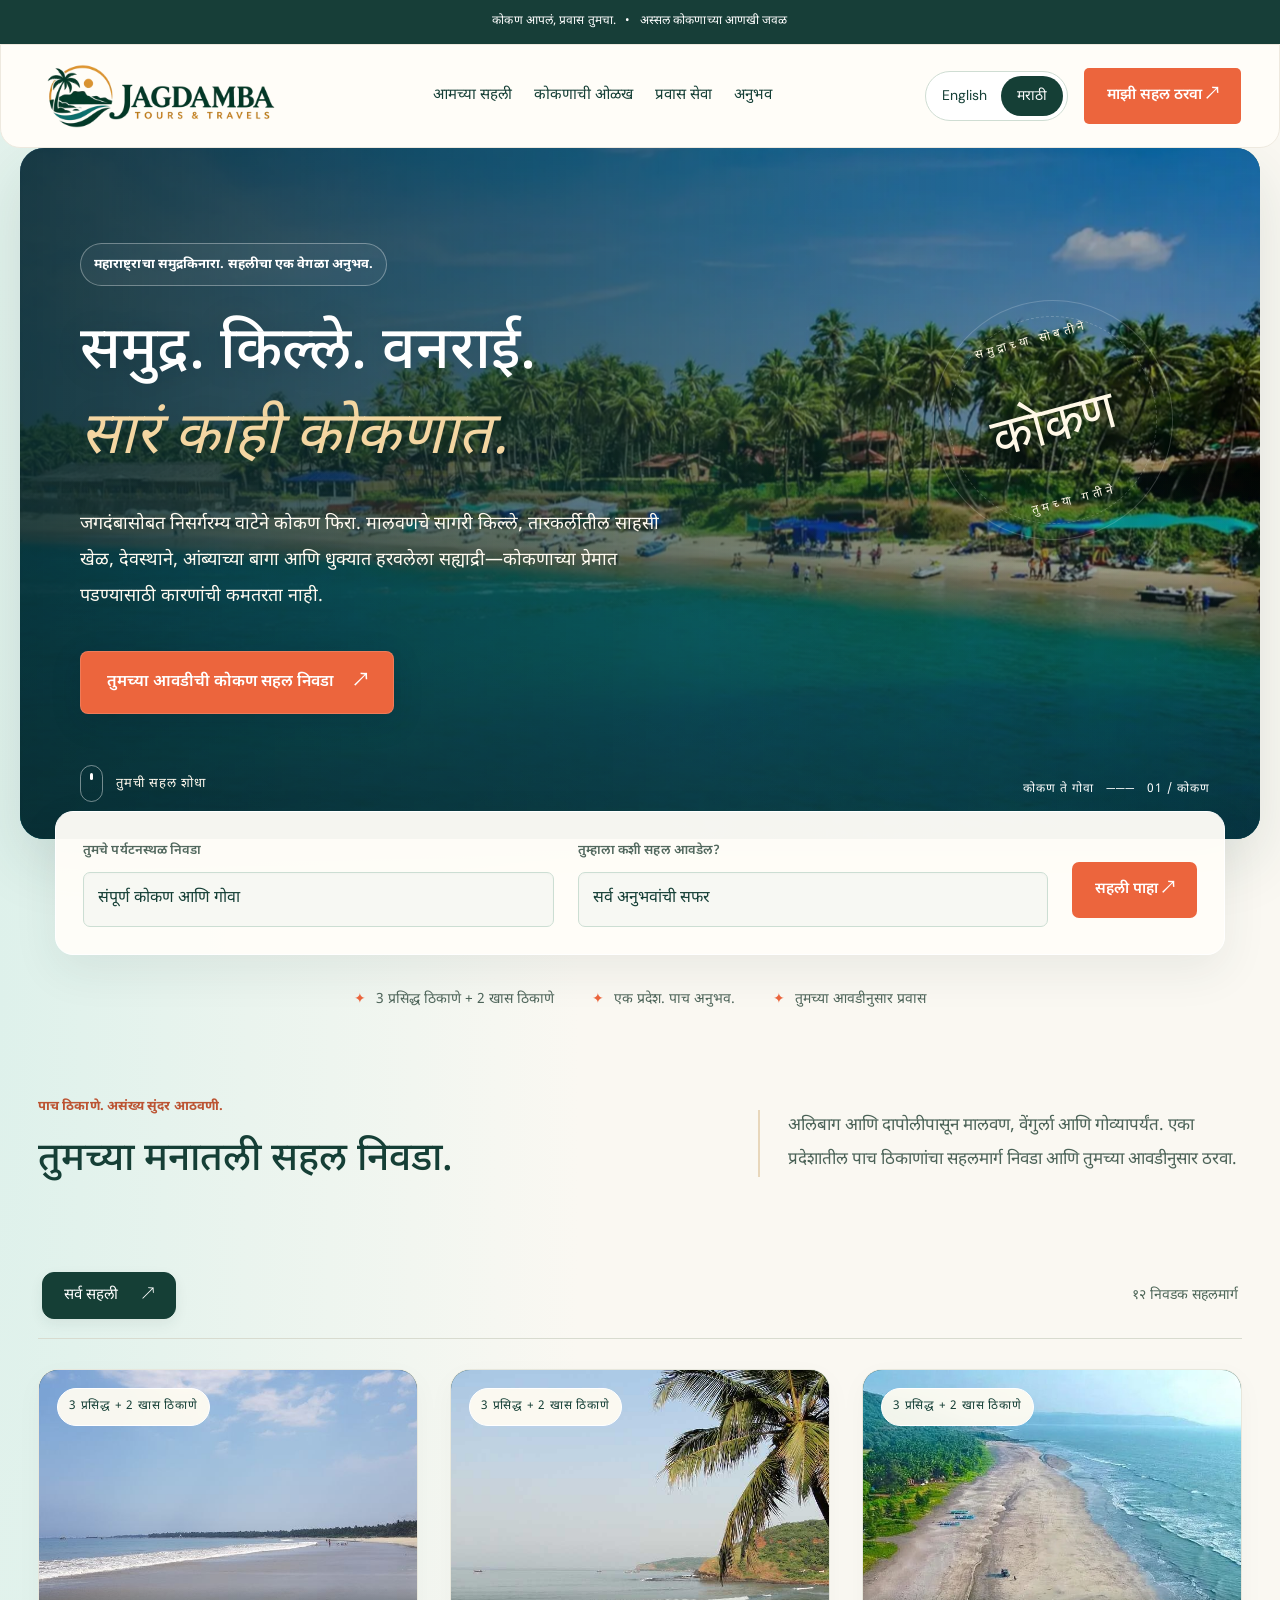
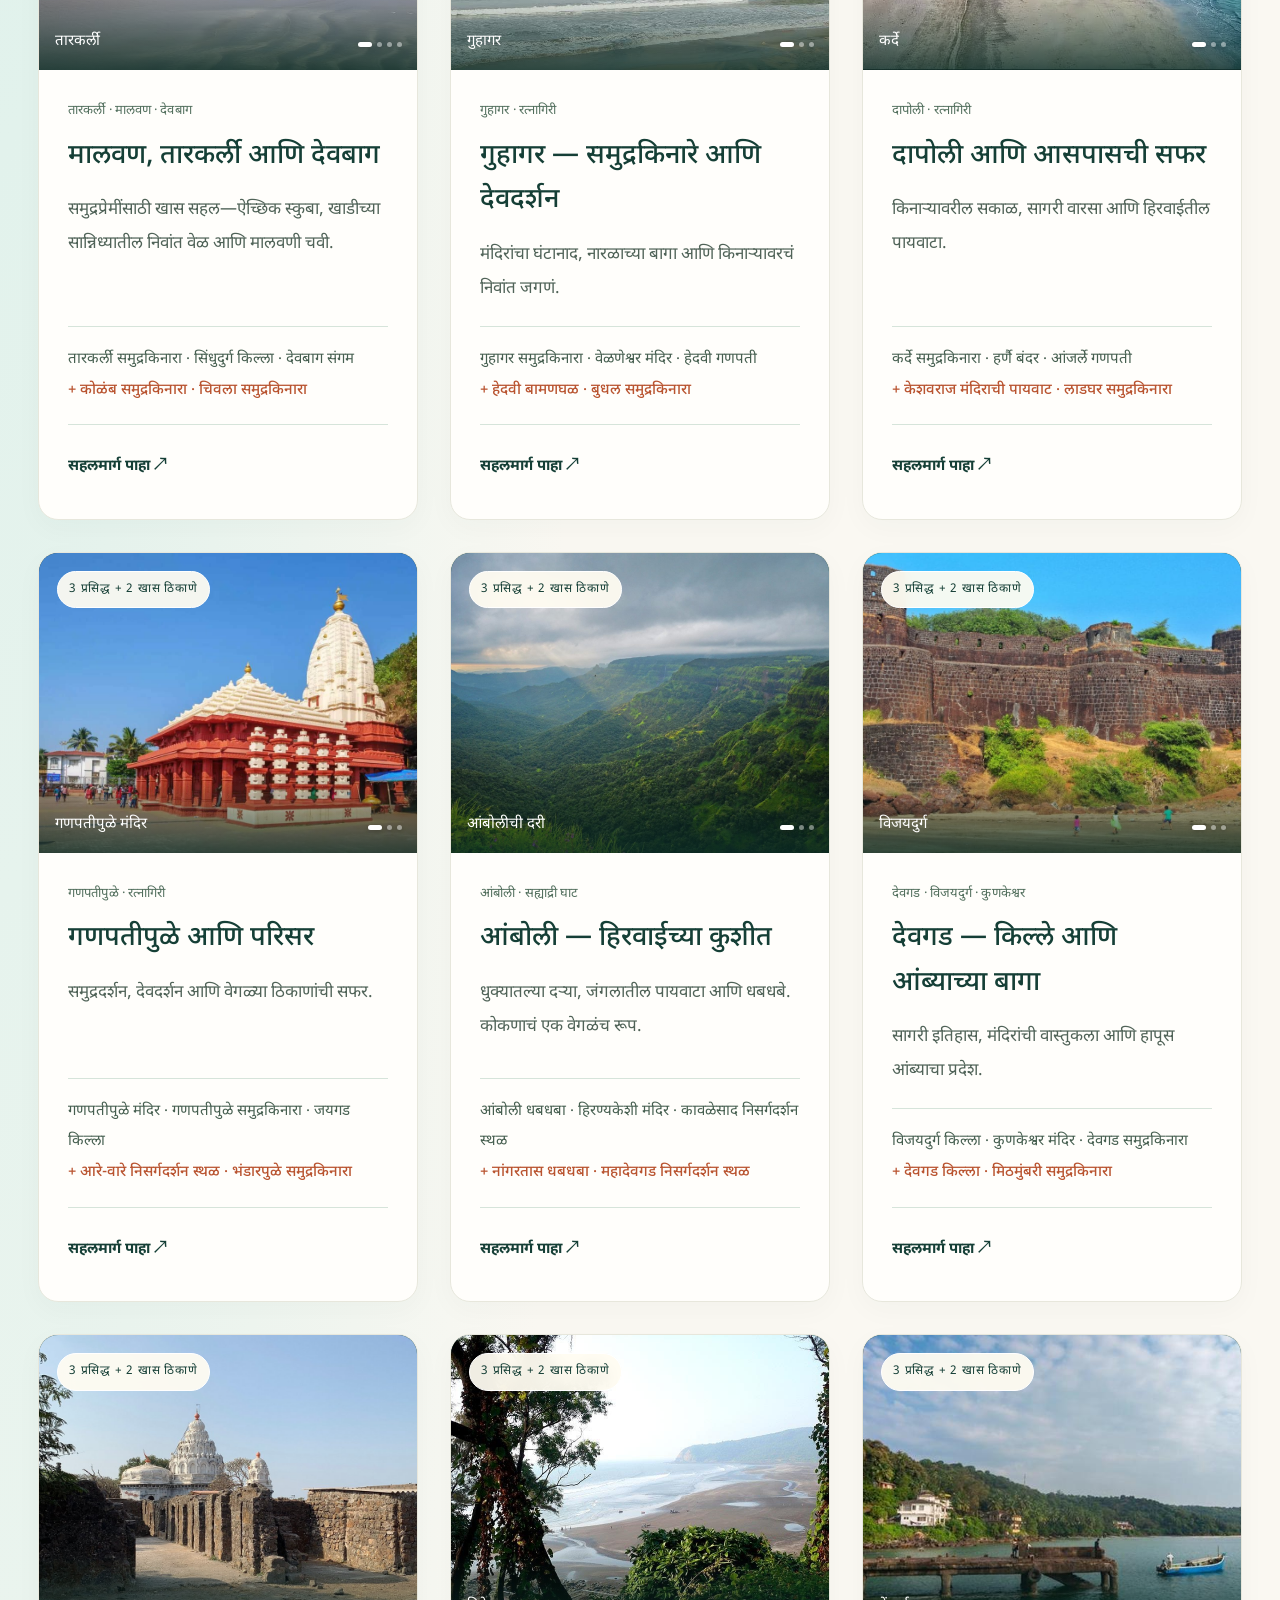
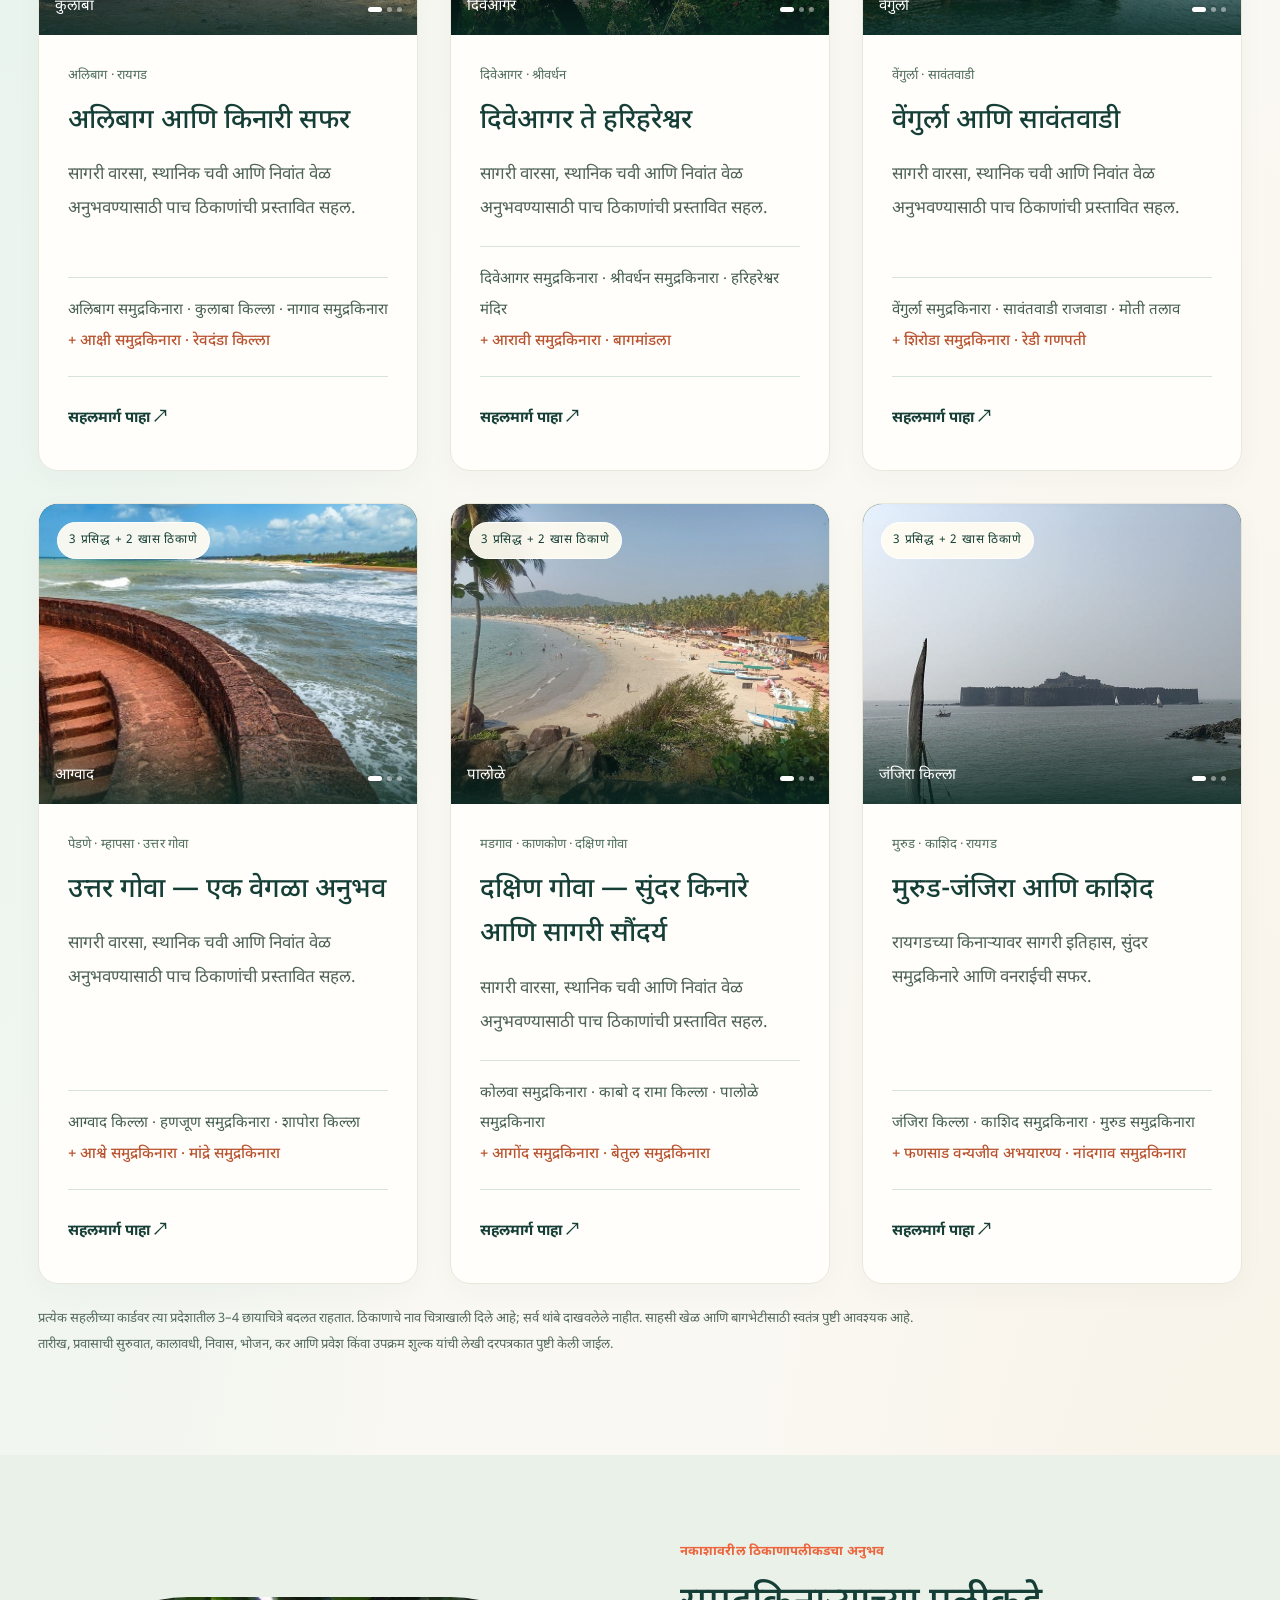
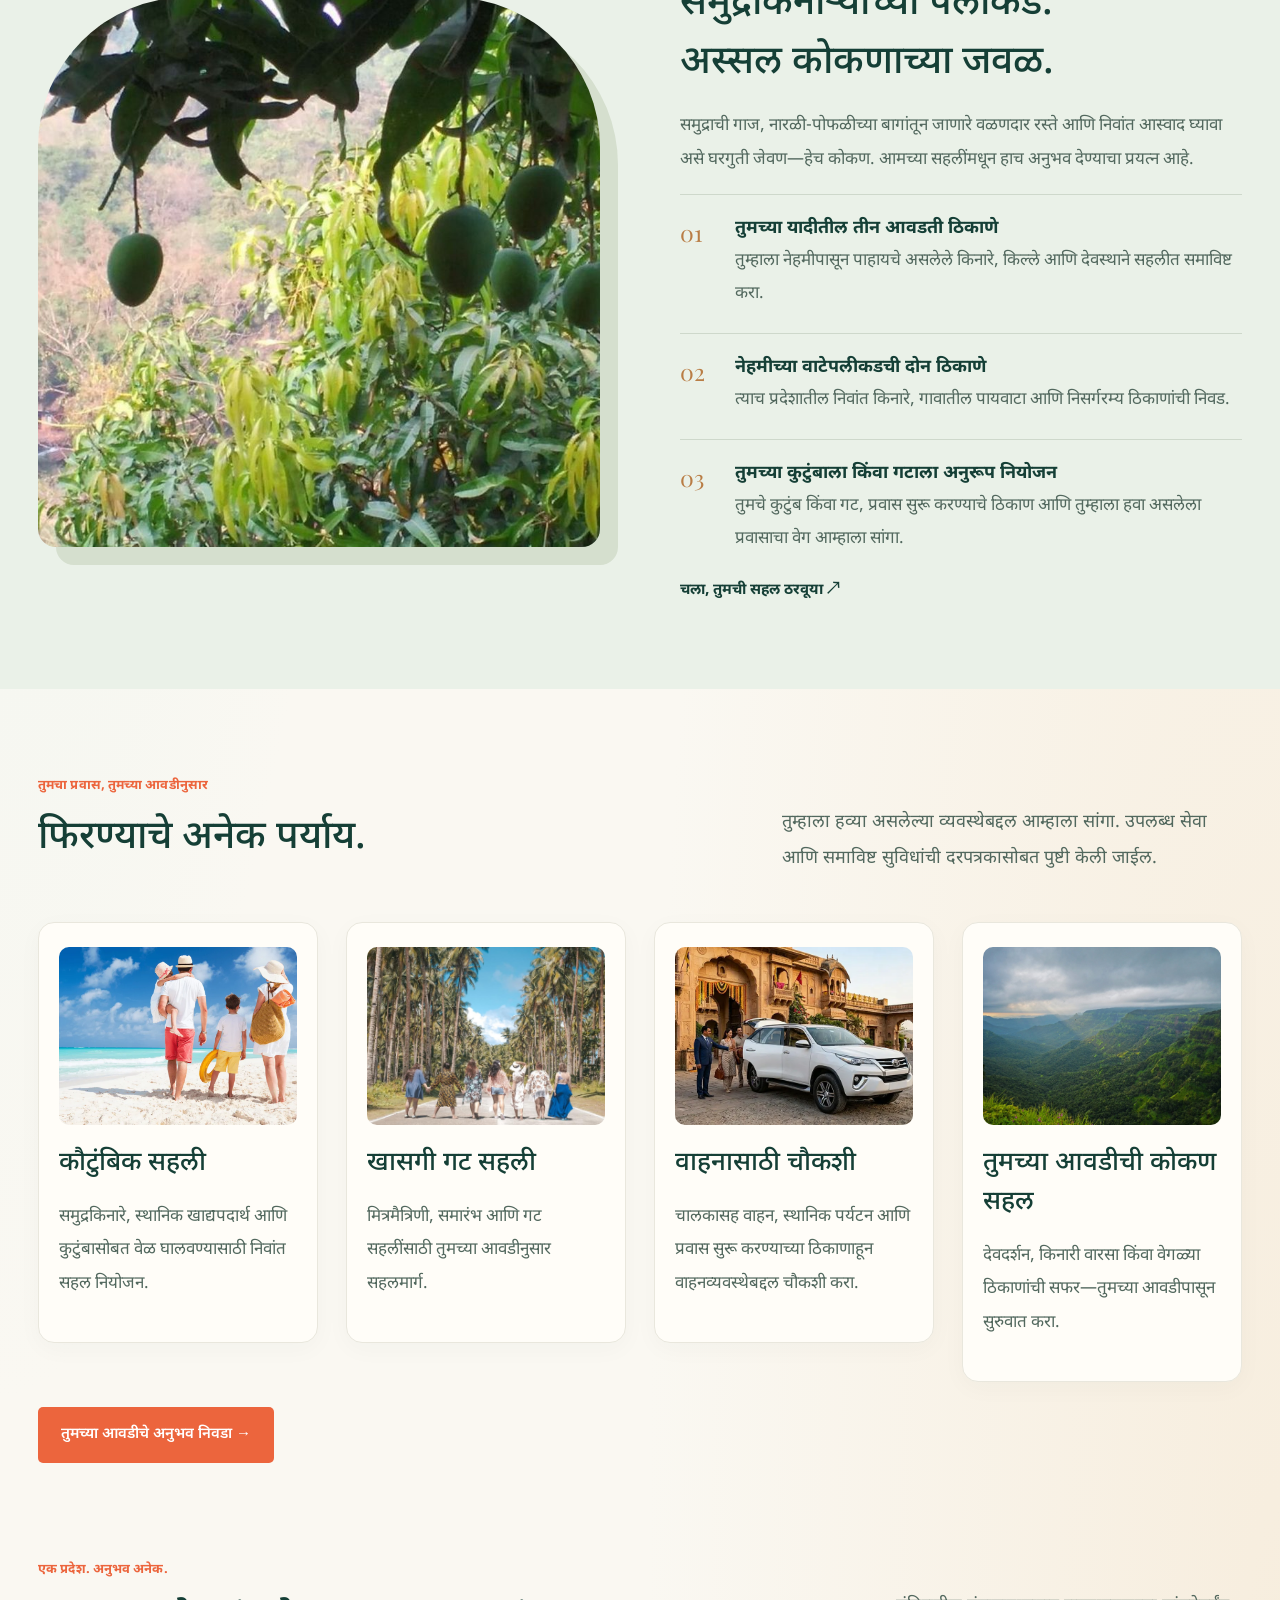
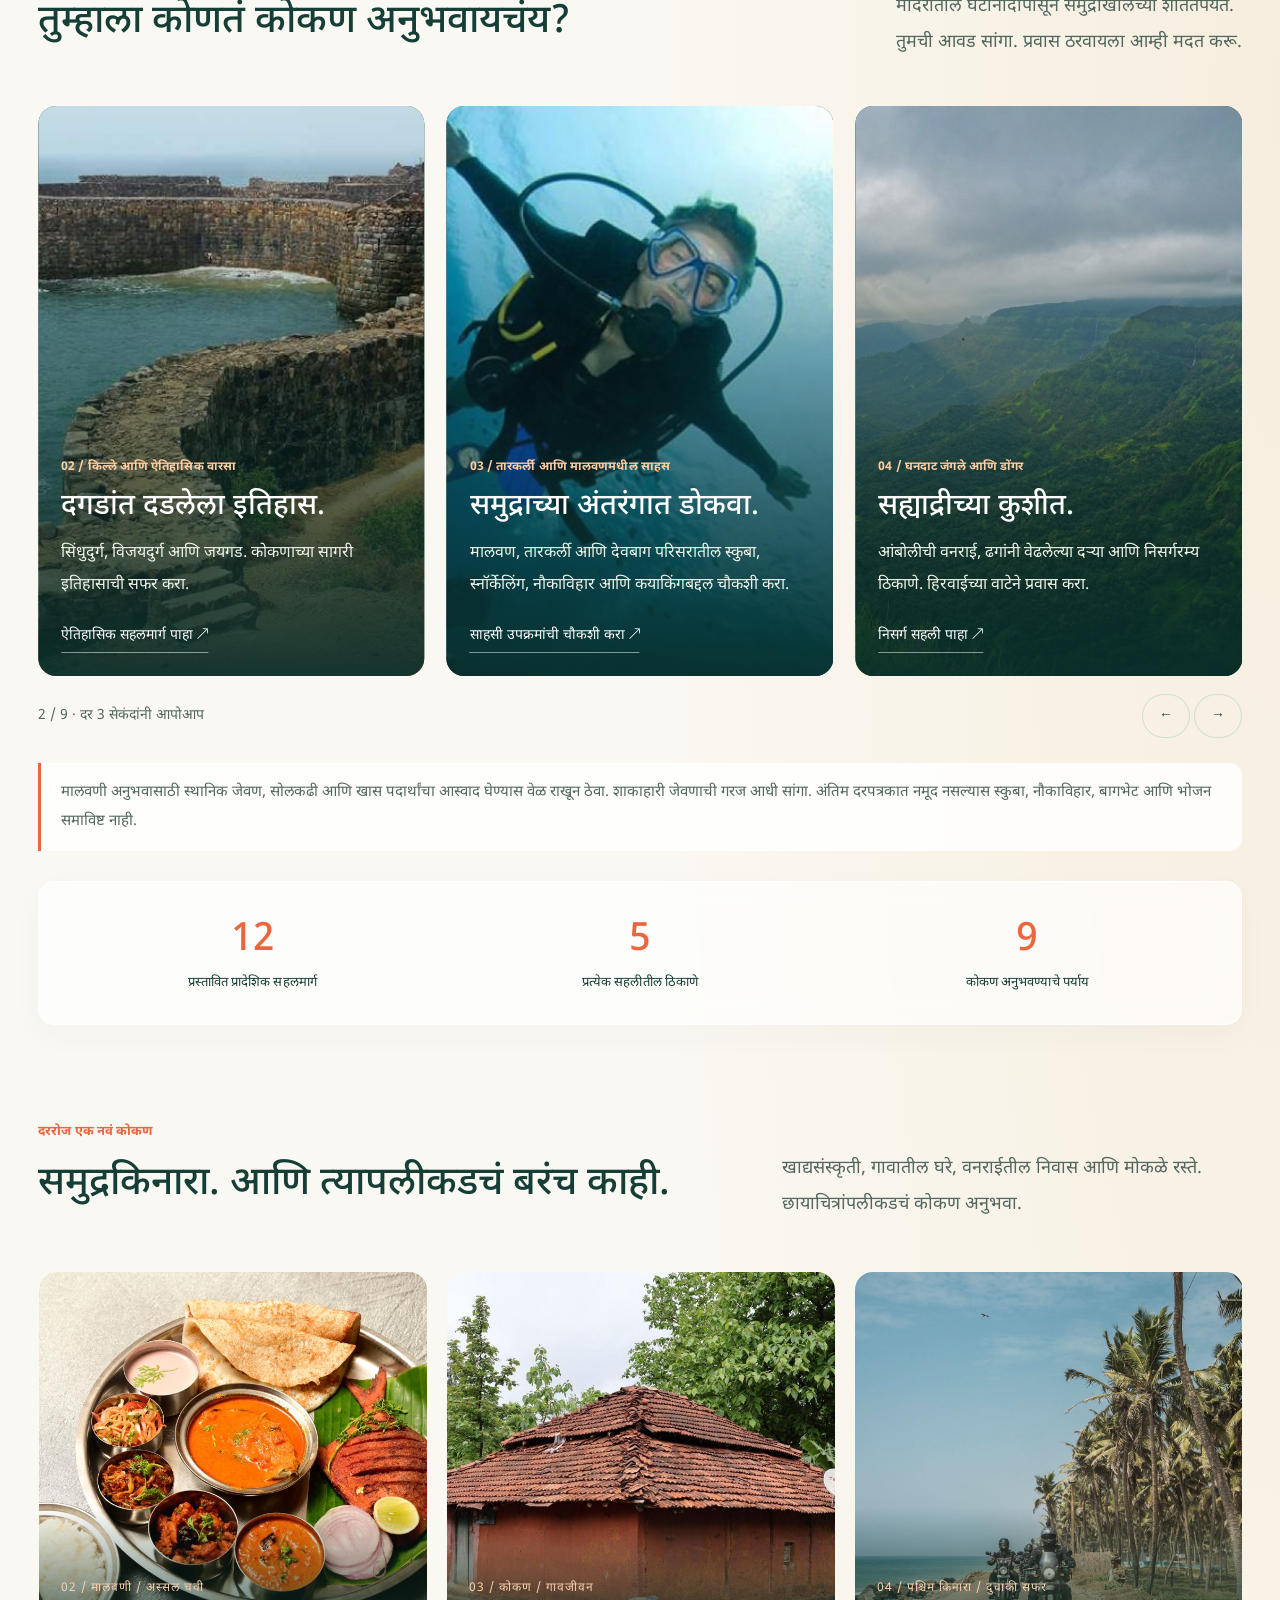
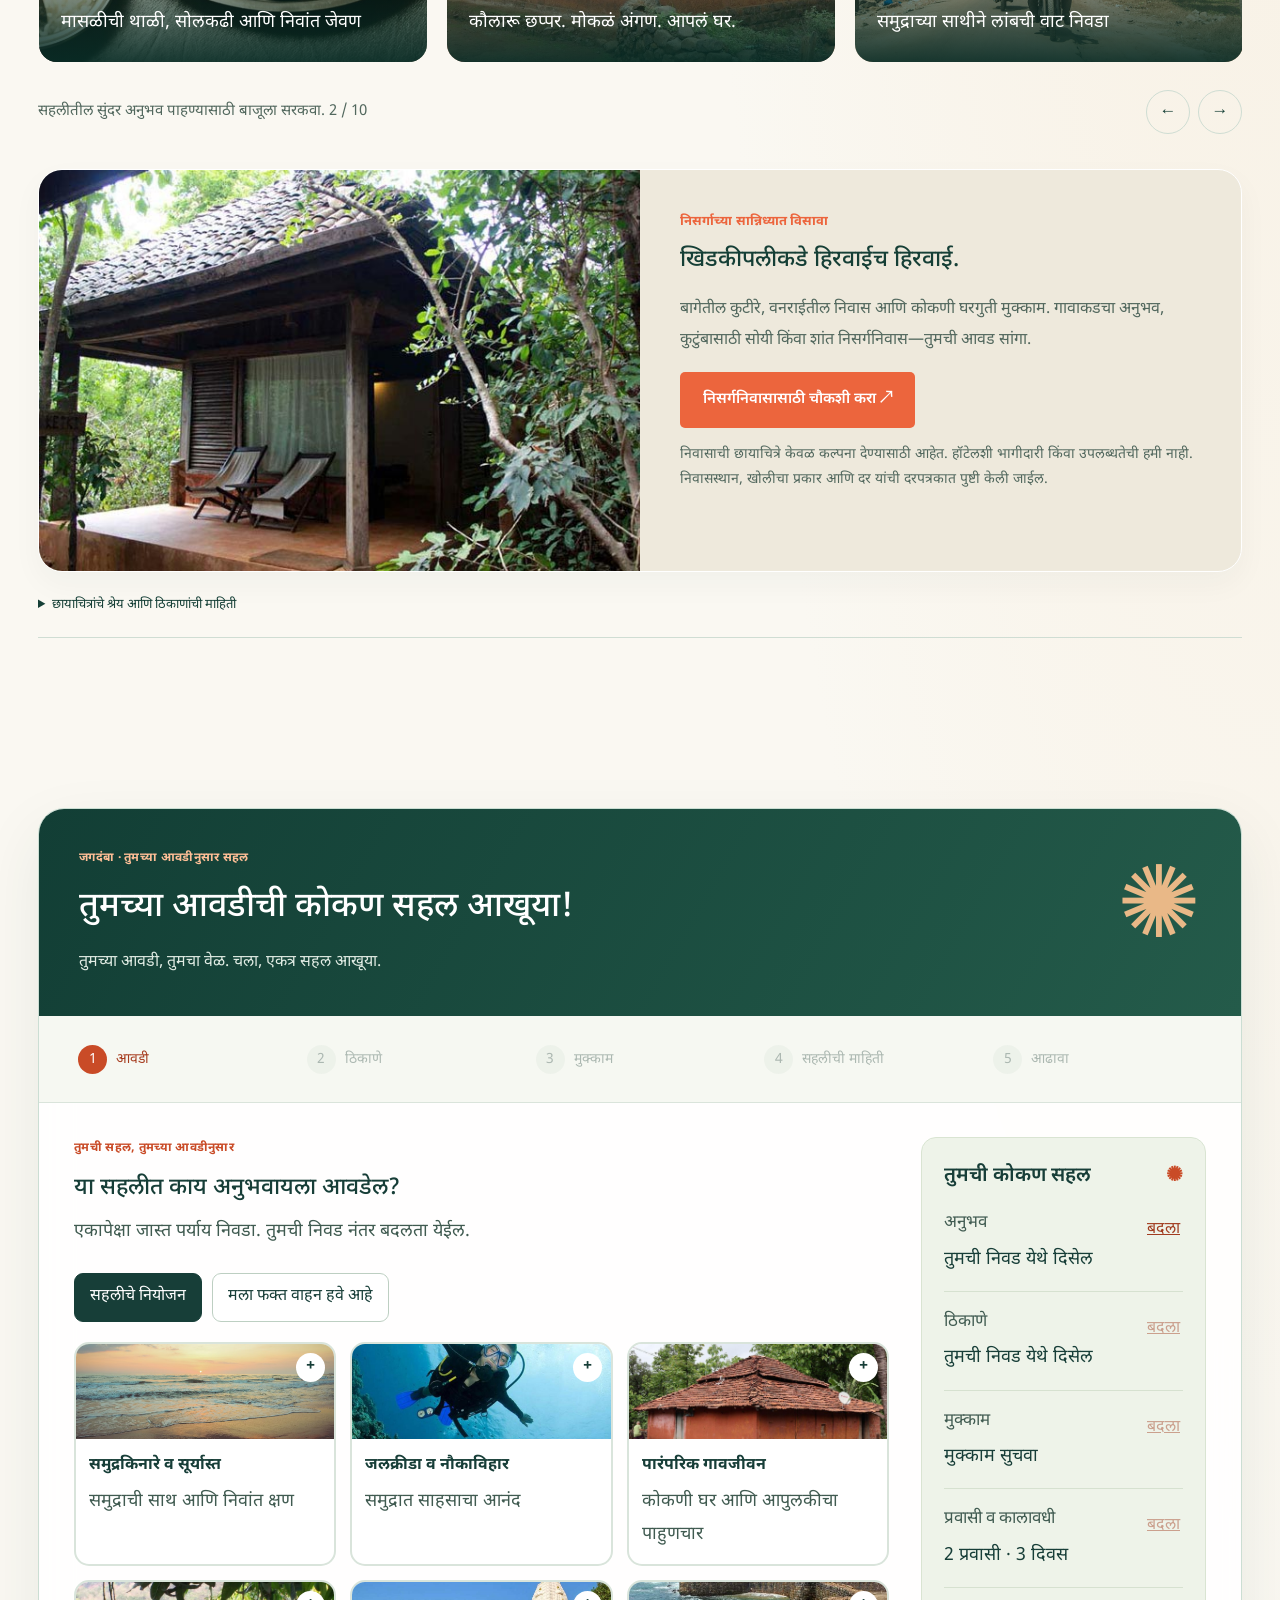
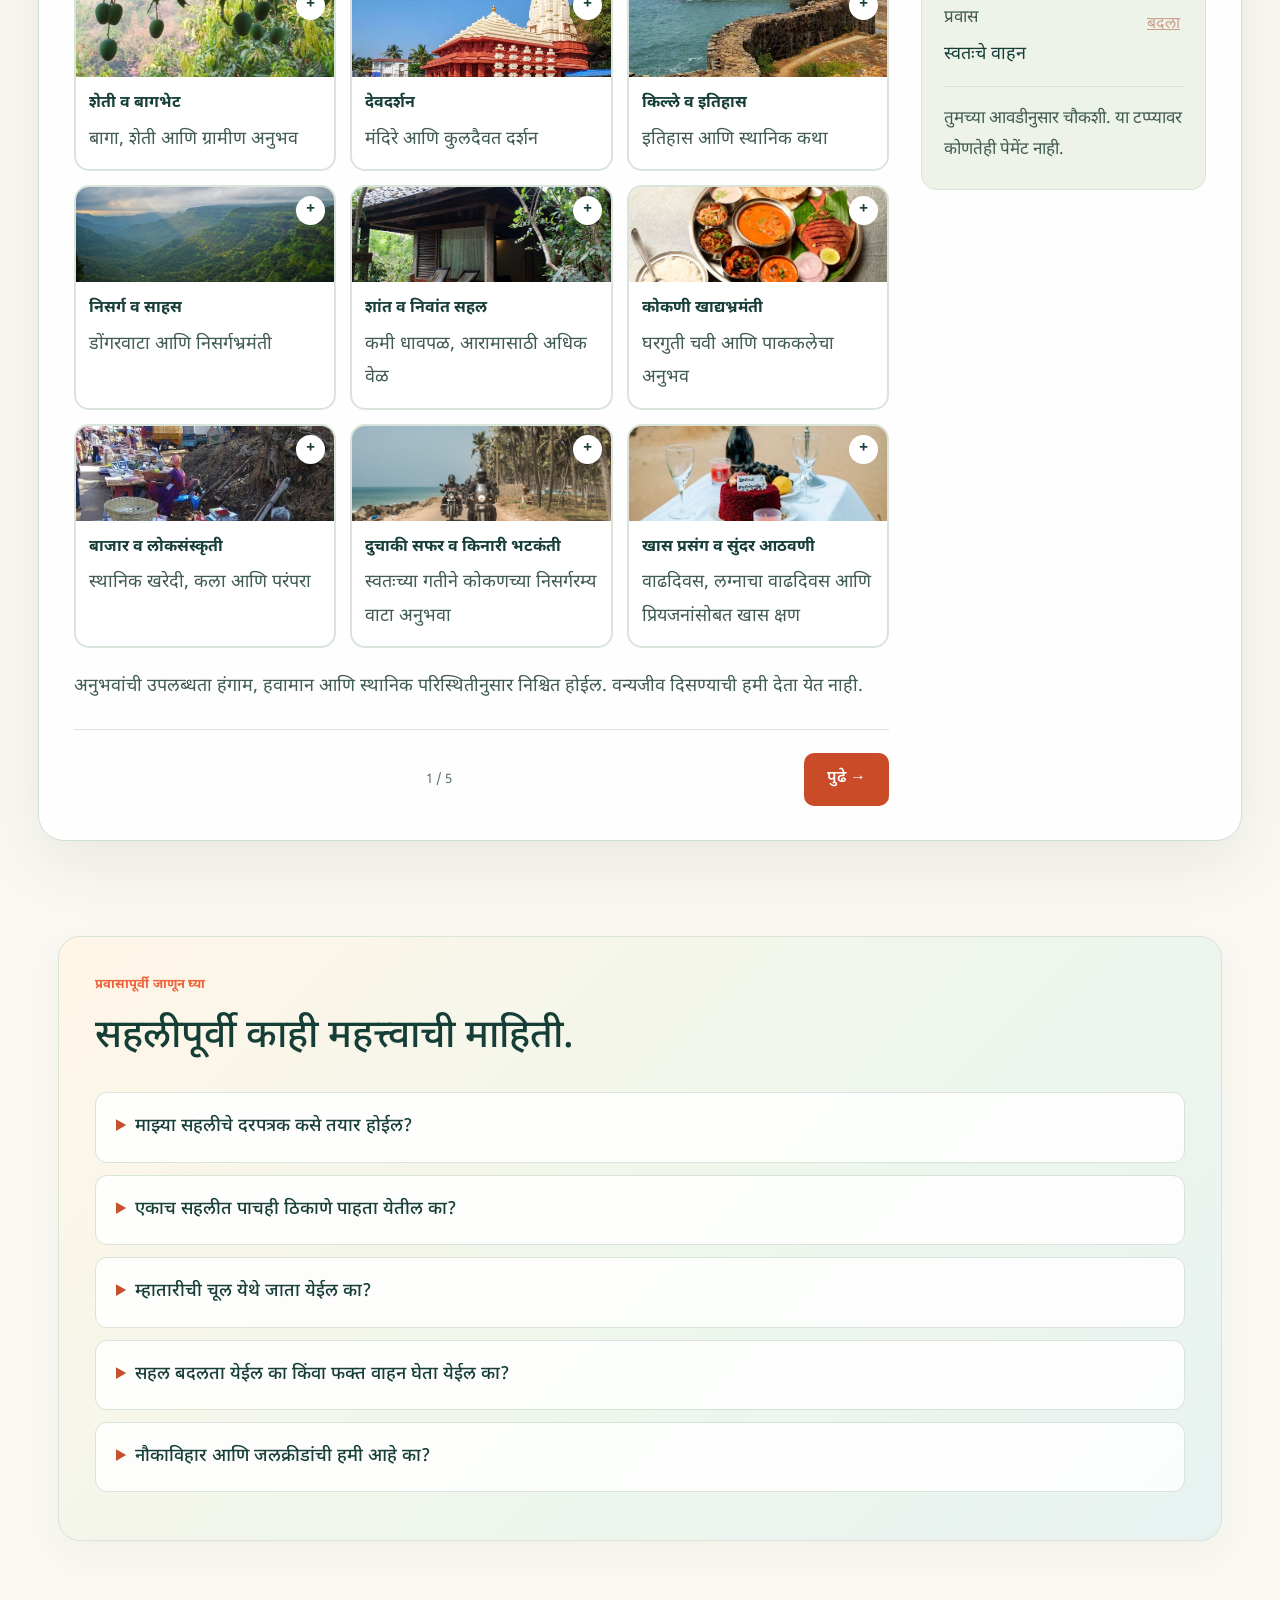
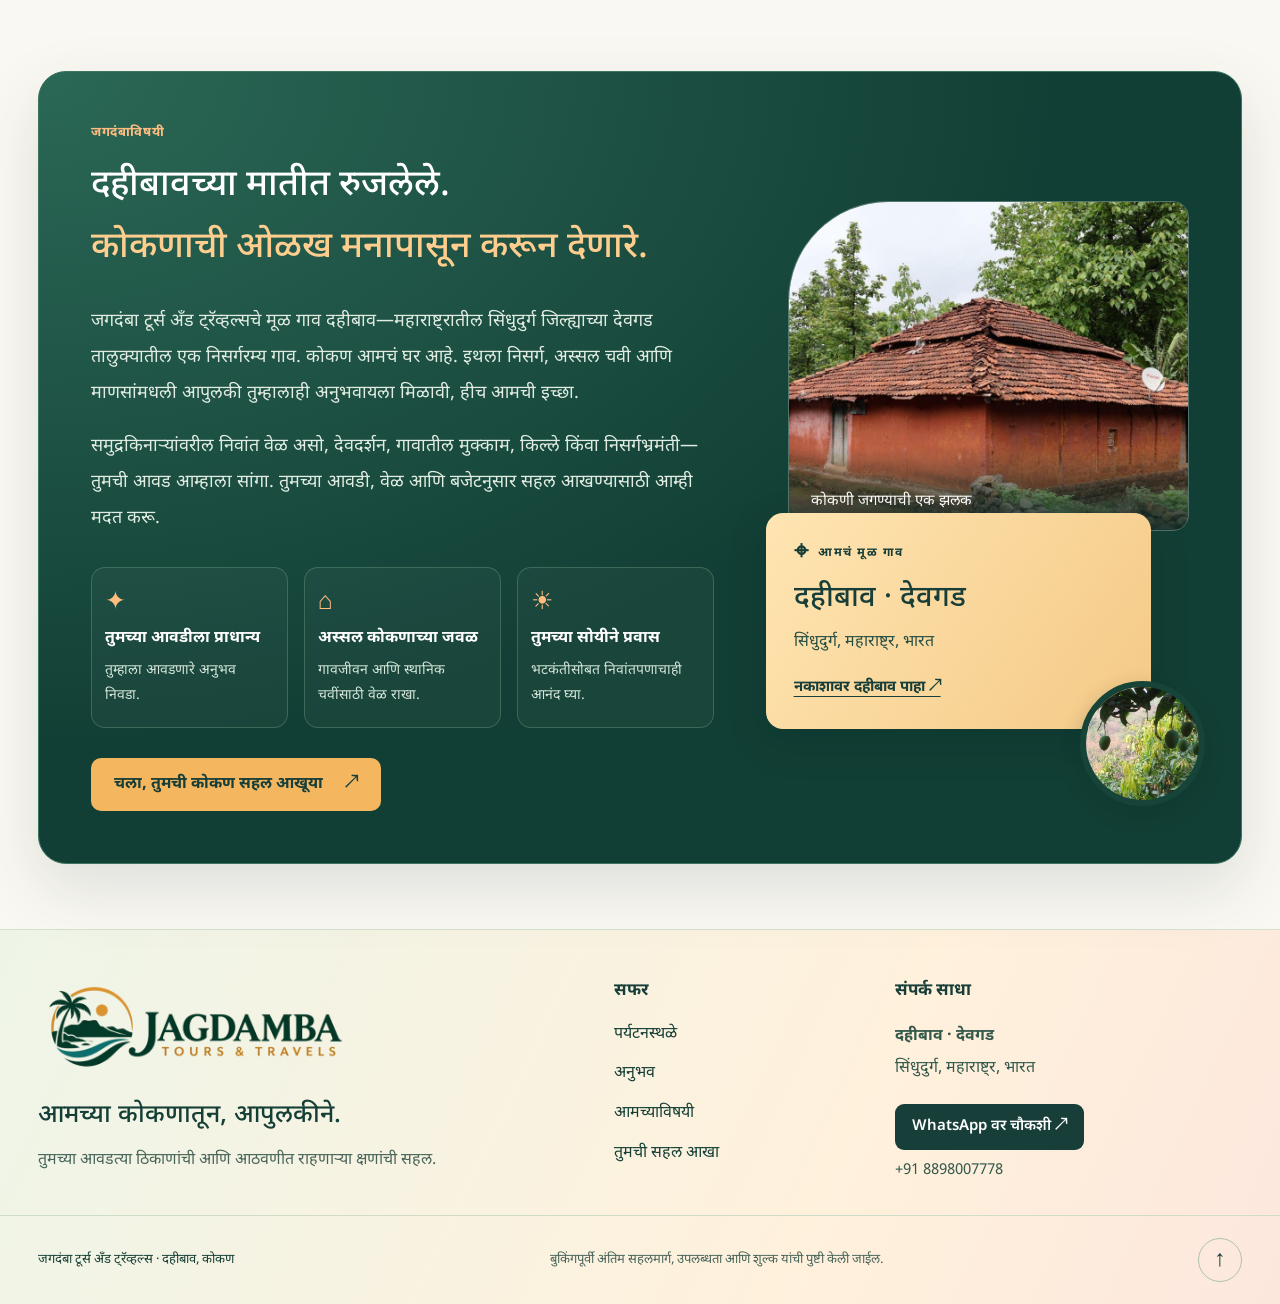
==== commit 1b4eb545: "Enable cinematic coastal experience and repair beach filter" ====
--- a/mr.html
+++ b/mr.html
@@ -15,9 +15,9 @@
 /* Destination finder without a price panel. */
 @media(min-width:901px){.finder{grid-template-columns:minmax(0,1fr) minmax(0,1fr) auto}}
 @media(max-width:900px){.finder>.btn{grid-column:1/-1}}
-</style><link rel="stylesheet" href="https://fonts.googleapis.com/css2?family=Noto+Sans+Devanagari:wght@400;500;600;700&display=swap"><link rel="stylesheet" href="assets/language.css"><link rel="stylesheet" href="assets/premium.css?v=light-coast-2"><script src="assets/language-preference.js"></script><link rel="canonical" href="https://sandesh651.github.io/jagdamba-tours-travels/mr.html"><link rel="alternate" hreflang="en" href="https://sandesh651.github.io/jagdamba-tours-travels/"><link rel="alternate" hreflang="mr" href="https://sandesh651.github.io/jagdamba-tours-travels/mr.html"><link rel="alternate" hreflang="x-default" href="https://sandesh651.github.io/jagdamba-tours-travels/"><link rel="stylesheet" href="assets/trip-planner.css?v=3"><link rel="stylesheet" href="assets/brand.css"><link rel="stylesheet" href="assets/about.css?v=1"><link rel="preload" as="image" href="assets/hero-coast.webp" fetchpriority="high"><style>.hero>img{animation:none!important}.hero{box-shadow:0 12px 32px #173e3814}.finder,.packages-intro{backdrop-filter:none;-webkit-backdrop-filter:none}</style></head><body><div class="scroll-progress" aria-hidden="true"></div><div class="top">कोकण आपलं, प्रवास तुमचा. &nbsp; • &nbsp; अस्सल कोकणाच्या आणखी जवळ</div><header class="wrap nav"><a class="brand" href="#"><img class="brand-logo" src="assets/jagdamba-logo.webp" width="2172" height="724" alt="जगदंबा TOURS &amp; TRAVELS"></a><nav class="navlinks"><a href="#packages">आमच्या सहली</a><a href="#why">कोकणाची ओळख</a><a href="#services">प्रवास सेवा</a><a href="#experiences">अनुभव</a></nav><div class="nav-actions"><div class="language-switch" role="group" aria-label="Language / भाषा"><a href="index.html?lang=en" hreflang="en" lang="en" data-language="en">English</a><a href="mr.html?lang=mr" hreflang="mr" lang="mr" data-language="mr">मराठी</a></div><a class="btn" href="#plan">माझी सहल ठरवा ↗</a></div></header>
+</style><link rel="stylesheet" href="https://fonts.googleapis.com/css2?family=Noto+Sans+Devanagari:wght@400;500;600;700&display=swap"><link rel="stylesheet" href="assets/language.css"><link rel="stylesheet" href="assets/premium.css?v=light-coast-2"><script src="assets/language-preference.js"></script><link rel="canonical" href="https://sandesh651.github.io/jagdamba-tours-travels/mr.html"><link rel="alternate" hreflang="en" href="https://sandesh651.github.io/jagdamba-tours-travels/"><link rel="alternate" hreflang="mr" href="https://sandesh651.github.io/jagdamba-tours-travels/mr.html"><link rel="alternate" hreflang="x-default" href="https://sandesh651.github.io/jagdamba-tours-travels/"><link rel="stylesheet" href="assets/trip-planner.css?v=3"><link rel="stylesheet" href="assets/brand.css"><link rel="stylesheet" href="assets/about.css?v=1"><link rel="preload" as="image" href="assets/hero-coast.webp" fetchpriority="high"><style>.hero>img{animation:none!important}.hero{box-shadow:0 12px 32px #173e3814}.finder,.packages-intro{backdrop-filter:none;-webkit-backdrop-filter:none}</style><link rel="stylesheet" href="assets/phone-readable.css?v=1"><link rel="stylesheet" href="assets/cinematic.css?v=1"></head><body><div class="scroll-progress" aria-hidden="true"></div><div class="top">कोकण आपलं, प्रवास तुमचा. &nbsp; • &nbsp; अस्सल कोकणाच्या आणखी जवळ</div><header class="wrap nav"><a class="brand" href="#"><img class="brand-logo" src="assets/jagdamba-logo.webp" width="2172" height="724" alt="जगदंबा TOURS &amp; TRAVELS"></a><nav class="navlinks"><a href="#packages">आमच्या सहली</a><a href="#why">कोकणाची ओळख</a><a href="#services">प्रवास सेवा</a><a href="#experiences">अनुभव</a></nav><div class="nav-actions"><div class="language-switch" role="group" aria-label="Language / भाषा"><a href="index.html?lang=en" hreflang="en" lang="en" data-language="en">English</a><a href="mr.html?lang=mr" hreflang="mr" lang="mr" data-language="mr">मराठी</a></div><a class="btn" href="#plan">माझी सहल ठरवा ↗</a></div></header>
 <main><div class="sea-opening"><div class="hero"><img src="assets/hero-coast.webp" loading="eager" fetchpriority="high" decoding="async" alt="भारतीय समुद्रकिनाऱ्याचे प्रातिनिधिक छायाचित्र" onerror="this.src='assets/india-coast.jpg';this.alt='भारतीय समुद्रकिनाऱ्याचे प्रातिनिधिक छायाचित्र'"><div class="herotext"><div class="eyebrow">महाराष्ट्राचा समुद्रकिनारा. सहलीचा एक वेगळा अनुभव.</div><h1>समुद्र. किल्ले. वनराई.<br><em>सारं काही कोकणात.</em></h1><p>जगदंबासोबत निसर्गरम्य वाटेने कोकण फिरा. मालवणचे सागरी किल्ले, तारकर्लीतील साहसी खेळ, देवस्थाने, आंब्याच्या बागा आणि धुक्यात हरवलेला सह्याद्री—कोकणाच्या प्रेमात पडण्यासाठी कारणांची कमतरता नाही.</p><a class="btn" href="#packages">तुमच्या आवडीची कोकण सहल निवडा <span>↗</span></a></div><div class="herofoot">कोकण ते गोवा &nbsp; ─── &nbsp; 01 / कोकण</div></div></div>
-<div class="finder"><div><label for="region">तुमचे पर्यटनस्थळ निवडा</label><select id="region"><option value="all">संपूर्ण कोकण आणि गोवा</option><option value="south">मालवण आणि सिंधुदुर्ग</option><option value="central">गुहागर आणि रत्नागिरी</option><option value="north">दापोली आणि परिसर</option><option value="ghats">आंबोली आणि घाटमाथा</option><option value="goa">गोवा आणि किनारी प्रदेश</option></select></div><div><label for="mood">तुम्हाला कशी सहल आवडेल?</label><select id="mood"><option value="all">सर्व अनुभवांची सफर</option value="beach">समुद्रकिनारे आणि सूर्यास्त</option><option value="culture">देवस्थाने आणि संस्कृती</option><option value="quiet">निवांत आणि वेगळी ठिकाणे</option><option value="adventure">स्कुबा आणि जलक्रीडा</option><option value="nature">जंगले, घाट आणि बागा</option></select></div><button class="btn" id="find">सहली पाहा ↗</button></div><div class="introbar"><span>3 प्रसिद्ध ठिकाणे + 2 खास ठिकाणे</span><span>एक प्रदेश. पाच अनुभव.</span><span>तुमच्या आवडीनुसार प्रवास</span></div>
+<div class="finder"><div><label for="region">तुमचे पर्यटनस्थळ निवडा</label><select id="region"><option value="all">संपूर्ण कोकण आणि गोवा</option><option value="south">मालवण आणि सिंधुदुर्ग</option><option value="central">गुहागर आणि रत्नागिरी</option><option value="north">दापोली आणि परिसर</option><option value="ghats">आंबोली आणि घाटमाथा</option><option value="goa">गोवा आणि किनारी प्रदेश</option></select></div><div><label for="mood">तुम्हाला कशी सहल आवडेल?</label><select id="mood"><option value="all">सर्व अनुभवांची सफर</option><option value="beach">समुद्रकिनारे आणि सूर्यास्त</option><option value="culture">देवस्थाने आणि संस्कृती</option><option value="quiet">निवांत आणि वेगळी ठिकाणे</option><option value="adventure">स्कुबा आणि जलक्रीडा</option><option value="nature">जंगले, घाट आणि बागा</option></select></div><button class="btn" id="find">सहली पाहा ↗</button></div><div class="introbar"><span>3 प्रसिद्ध ठिकाणे + 2 खास ठिकाणे</span><span>एक प्रदेश. पाच अनुभव.</span><span>तुमच्या आवडीनुसार प्रवास</span></div>
 <section id="packages"><div class="wrap"><div class="heading packages-intro"><div class="packages-title"><div class="eyebrow orange">पाच ठिकाणे. असंख्य सुंदर आठवणी.</div><h2>तुमच्या मनातली सहल निवडा.</h2></div><p class="packages-summary">अलिबाग आणि दापोलीपासून मालवण, वेंगुर्ला आणि गोव्यापर्यंत. एका प्रदेशातील पाच ठिकाणांचा सहलमार्ग निवडा आणि तुमच्या आवडीनुसार ठरवा.</p></div><div class="filters escapes-toolbar" role="group" aria-label="सहली पाहा"><button class="chip active" data-filter="all">सर्व सहली <span aria-hidden="true">↗</span></button><span class="escapes-total">१२ निवडक सहलमार्ग</span></div><div class="cards" id="cards"></div><p id="empty" hidden>या निवडीनुसार सहलमार्ग उपलब्ध नाही. दुसरा प्रदेश किंवा सहलीचा प्रकार निवडा.</p><p class="notice">प्रत्येक सहलीच्या कार्डवर त्या प्रदेशातील 3–4 छायाचित्रे बदलत राहतात. ठिकाणाचे नाव चित्राखाली दिले आहे; सर्व थांबे दाखवलेले नाहीत. साहसी खेळ आणि बागभेटीसाठी स्वतंत्र पुष्टी आवश्यक आहे.<br>तारीख, प्रवासाची सुरुवात, कालावधी, निवास, भोजन, कर आणि प्रवेश किंवा उपक्रम शुल्क यांची लेखी दरपत्रकात पुष्टी केली जाईल.</p></div></section>
 <section class="story" id="why"><div class="wrap split"><img class="storyimg" src="assets/orchard.jpg" alt="कोकणातील बागेत लगडलेले हापूस आंबे" loading="lazy"><div><div class="eyebrow orange">नकाशावरील ठिकाणापलीकडचा अनुभव</div><h2>समुद्रकिनाऱ्याच्या पलीकडे.<br>अस्सल कोकणाच्या जवळ.</h2><p>समुद्राची गाज, नारळी-पोफळीच्या बागांतून जाणारे वळणदार रस्ते आणि निवांत आस्वाद घ्यावा असे घरगुती जेवण—हेच कोकण. आमच्या सहलींमधून हाच अनुभव देण्याचा प्रयत्न आहे.</p><div class="feature"><span>01</span><div><b>तुमच्या यादीतील तीन आवडती ठिकाणे</b><p>तुम्हाला नेहमीपासून पाहायचे असलेले किनारे, किल्ले आणि देवस्थाने सहलीत समाविष्ट करा.</p></div></div><div class="feature"><span>02</span><div><b>नेहमीच्या वाटेपलीकडची दोन ठिकाणे</b><p>त्याच प्रदेशातील निवांत किनारे, गावातील पायवाटा आणि निसर्गरम्य ठिकाणांची निवड.</p></div></div><div class="feature"><span>03</span><div><b>तुमच्या कुटुंबाला किंवा गटाला अनुरूप नियोजन</b><p>तुमचे कुटुंब किंवा गट, प्रवास सुरू करण्याचे ठिकाण आणि तुम्हाला हवा असलेला प्रवासाचा वेग आम्हाला सांगा.</p></div></div><a href="#plan" class="textbutton">चला, तुमची सहल ठरवूया ↗</a></div></div></section>
 <section id="services"><div class="wrap"><div class="heading"><div><div class="eyebrow orange">तुमचा प्रवास, तुमच्या आवडीनुसार</div><h2>फिरण्याचे अनेक पर्याय.</h2></div><p>तुम्हाला हव्या असलेल्या व्यवस्थेबद्दल आम्हाला सांगा. उपलब्ध सेवा आणि समाविष्ट सुविधांची दरपत्रकासोबत पुष्टी केली जाईल.</p></div><div class="services"><div class="service"><img class="service-photo" loading="lazy" src="assets/family.jpg" alt="समुद्रकिनाऱ्यावर सहलीचा आनंद घेणारे कुटुंब"><h3>कौटुंबिक सहली</h3><p>समुद्रकिनारे, स्थानिक खाद्यपदार्थ आणि कुटुंबासोबत वेळ घालवण्यासाठी निवांत सहल नियोजन.</p></div><div class="service"><img class="service-photo" loading="lazy" src="assets/group.jpg" alt="नारळांच्या रांगेतील रस्त्यावर मित्रमैत्रिणींची सफर"><h3>खासगी गट सहली</h3><p>मित्रमैत्रिणी, समारंभ आणि गट सहलींसाठी तुमच्या आवडीनुसार सहलमार्ग.</p></div><div class="service"><img class="service-photo" loading="lazy" src="assets/vehicle.jpg" alt="चालकासह प्रवासासाठी वाहनाचे प्रातिनिधिक छायाचित्र"><h3>वाहनासाठी चौकशी</h3><p>चालकासह वाहन, स्थानिक पर्यटन आणि प्रवास सुरू करण्याच्या ठिकाणाहून वाहनव्यवस्थेबद्दल चौकशी करा.</p></div><div class="service"><img class="service-photo" loading="lazy" src="assets/ghats.jpg" alt="कोकणातील हिरवेगार डोंगर"><h3>तुमच्या आवडीची कोकण सहल</h3><p>देवदर्शन, किनारी वारसा किंवा वेगळ्या ठिकाणांची सफर—तुमच्या आवडीपासून सुरुवात करा.</p></div></div><a class="btn" href="#plan" style="margin-top:25px">तुमच्या आवडीचे अनुभव निवडा →</a></div></section>
@@ -106,4 +106,5 @@
 experienceWindow.addEventListener('keydown',e=>{if(e.key==='ArrowRight'||e.key==='ArrowLeft'){e.preventDefault();advanceExperience(e.key==='ArrowRight'?1:-1)}});addEventListener('resize',()=>positionExperience(false));
 if('IntersectionObserver' in window){new IntersectionObserver(entries=>entries.forEach(e=>{if(e.target===postcardTrack){postcardVisible=e.isIntersecting;if(postcardVisible&&!reduceMotion)movePostcard()}else{experienceVisible=e.isIntersecting;if(experienceVisible&&!reduceMotion)advanceExperience()}}),{threshold:.25}).observe(postcardTrack);new IntersectionObserver(entries=>entries.forEach(e=>{experienceVisible=e.isIntersecting;if(experienceVisible&&!reduceMotion)advanceExperience()}),{threshold:.25}).observe(experienceWindow)}else{postcardVisible=experienceVisible=true}
 setInterval(()=>{if(document.hidden||reduceMotion)return;if(postcardVisible)movePostcard();if(experienceVisible)advanceExperience();visibleDecks.forEach(advanceDeck)},3000);
-</script><script src="assets/language.js"></script><script src="assets/trip-planner.js?v=whatsapp-1"></script></body></html>
+</script><script src="assets/language.js"></script><script src="assets/trip-planner.js?v=whatsapp-1"></script><script src="assets/cinematic.js?v=1" defer></script></body></html>
+
--- a/assets/phone-readable.css
+++ b/assets/phone-readable.css
@@ -0,0 +1,97 @@
+/* Phone readability, including wide desktop-mode viewports on touch phones.
+   vw sizing compensates for the browser's desktop-page shrink-to-fit. */
+@media (max-width:700px), (pointer:coarse) and (max-device-width:700px) {
+ :root{--phone-body:clamp(18px,4.6vw,46px);--phone-small:clamp(16px,4vw,40px);--phone-gap:clamp(18px,4.5vw,45px)}
+ html{scroll-padding-top:20px}
+ body{font-size:var(--phone-body);overflow-wrap:break-word}
+ .wrap{width:100%;max-width:100%;padding-inline:var(--phone-gap)}
+ html body .top{font-size:clamp(12px,3.1vw,31px);line-height:1.7;padding:clamp(9px,2.3vw,23px);letter-spacing:.4px}
+ html body .nav{height:auto;min-height:0;padding:var(--phone-gap);gap:clamp(12px,3vw,30px);flex-wrap:wrap}
+ .navlinks{display:none!important}
+ html body .brand-logo{width:clamp(160px,40vw,400px);height:auto;max-width:100%}
+ .nav .brand{max-width:100%;min-width:0}
+ .nav-actions{margin-left:auto;display:flex;align-items:center;flex-wrap:wrap;gap:clamp(10px,2.5vw,25px)}
+ html body .language-switch a,html body .nav-actions>.btn{font-size:var(--phone-small);padding:clamp(10px,2.5vw,25px);min-height:44px}
+ html body .hero{margin:0 var(--phone-gap);min-height:0;border-radius:clamp(15px,4vw,40px)}
+ html body .herotext{width:100%;padding:clamp(36px,9vw,90px) clamp(22px,5.5vw,55px) clamp(48px,12vw,120px)!important}
+ html body .hero h1{font-size:clamp(42px,10.5vw,105px);line-height:1.16;max-width:none;margin:clamp(22px,5.5vw,55px) 0}
+ html body .hero .eyebrow,html body .eyebrow{font-size:clamp(13px,3.3vw,33px);line-height:1.7;letter-spacing:.6px}
+ html body .hero p,html body .heading p,html body .packages-summary,
+ html body .cardbody>p,html body .stops,html body .story p,html body .feature p,
+ html body .service p,html body .experience-copy p,html body .stay-banner p,
+ html body details p,html body .notice,html body .season-note,
+ html body .slider-tools p,html body .ja-copy p,html body #about p,
+ html body footer p,html body footer a{font-size:var(--phone-body);line-height:1.85;max-width:none}
+ html body .herofoot{display:none}
+ html body .btn,html body .textbutton,html body .experience-link{font-size:var(--phone-body);line-height:1.6;padding:clamp(13px,3.3vw,33px) clamp(18px,4.5vw,45px);min-height:48px}
+ html body h2,html body .packages-title h2{font-size:clamp(32px,8vw,80px);line-height:1.45;letter-spacing:0}
+ html body .finder{margin:var(--phone-gap);max-width:none;padding:var(--phone-gap);grid-template-columns:minmax(0,1fr);gap:var(--phone-gap)}
+ .finder>div,.finder>.btn{grid-column:1/-1}
+ html body .finder label,html body .finder-label,html body .region,
+ html body .cardpic .badge,html body .escapes-total,
+ html body .introbar,html body .discovery-strip span,
+ html body .image-credits summary,html body .image-credits p,
+ html body .preview,html body .gallery figcaption small{font-size:var(--phone-small);line-height:1.8;letter-spacing:.3px}
+ html body .finder select{font-size:var(--phone-body);line-height:1.6;min-height:clamp(52px,13vw,130px);padding:clamp(13px,3.3vw,33px)}
+ html body .introbar{display:flex;flex-direction:column;gap:clamp(10px,2.5vw,25px);padding:var(--phone-gap);text-align:center}
+ html body .packages-intro{display:block;padding:clamp(24px,6vw,60px);margin-bottom:var(--phone-gap)}
+ html body .heading.packages-intro .packages-summary{border-left:0;border-top:1px solid var(--line);margin-top:var(--phone-gap);padding:var(--phone-gap) 0 0}
+ .cards{grid-template-columns:minmax(0,1fr)!important;gap:clamp(24px,6vw,60px)}
+ html body .cardpic{height:clamp(250px,66vw,660px)}
+ html body .cardbody{padding:clamp(24px,6vw,60px)}
+ html body .cardbody h3,html body .service h3,html body .stay-banner h3{font-size:clamp(27px,6.8vw,68px);line-height:1.5}
+ html body .cardpic .badge{padding:clamp(8px,2vw,20px) clamp(12px,3vw,30px)}
+ html body .photo-caption,html body .gallery figcaption{font-size:var(--phone-body);line-height:1.6}
+ html body .escapes-toolbar{gap:var(--phone-gap);flex-wrap:wrap}
+ html body .escapes-toolbar .chip{font-size:var(--phone-body);padding:clamp(12px,3vw,30px) clamp(18px,4.5vw,45px)}
+ html body .escapes-total{max-width:none}
+ html body .split,html body .stay-banner,html body .ja-grid,html body .ja-footer-grid{grid-template-columns:minmax(0,1fr);gap:var(--phone-gap)}
+ html body .storyimg{height:clamp(320px,85vw,850px)}
+ html body .feature b{font-size:var(--phone-body)}
+ html body .services{grid-template-columns:minmax(0,1fr);gap:var(--phone-gap)}
+ html body .service{padding:clamp(22px,5.5vw,55px)}
+ html body .experience-grid .experience-tile{flex-basis:100%;min-height:clamp(610px,155vw,1550px);aspect-ratio:auto}
+ html body .experience-copy{padding:clamp(24px,6vw,60px)}
+ html body .experience-copy h3{font-size:clamp(30px,7.5vw,75px);line-height:1.5}
+ html body .experience-controls span,html body .experience-controls button{font-size:var(--phone-small)}
+ html body .gallery figure,html body .gallery figure:first-child{flex-basis:90%;height:clamp(440px,110vw,1100px)}
+ html body .slider-tools{flex-wrap:wrap;gap:var(--phone-gap)}
+ html body .slider-buttons button{width:clamp(48px,12vw,120px);height:clamp(48px,12vw,120px);font-size:var(--phone-body)}
+ html body .discovery-strip{gap:var(--phone-gap);padding:var(--phone-gap);flex-wrap:wrap}
+ html body summary{font-size:var(--phone-body);line-height:1.7}
+ html body dialog{width:calc(100% - var(--phone-gap)*2);max-width:none;padding:var(--phone-gap)}
+ html body .routeitem b,html body .routeitem p{font-size:var(--phone-body)}
+ html body .routeitem small,html body .routeitem span{font-size:var(--phone-small)}
+ html body footer .wrap{display:block}
+ /* Planner choices and helper text use the same readable mobile scale. */
+ html body #trip-planner{font-size:var(--phone-body)}
+ html body .jp-layout{display:flex;flex-direction:column;padding:var(--phone-gap);gap:var(--phone-gap)}
+ html body .jp-form{width:100%;min-width:0}
+ html body .jp-summary{display:none}
+ html body .jp-mobile-summary{display:block;order:2;width:100%;margin:0;padding:var(--phone-gap)}
+ html body .jp-header{padding:var(--phone-gap)}
+ html body .jp-header-art{display:none}
+ html body #trip-planner h2{font-size:clamp(30px,7.5vw,75px);line-height:1.5}
+ html body #trip-planner h3{font-size:clamp(25px,6.3vw,63px);line-height:1.5}
+ html body #trip-planner .jp-card-copy strong{font-size:var(--phone-body)}
+ html body #trip-planner .jp-card-copy small,html body #trip-planner .jp-hint,
+ html body #trip-planner .jp-footnote,html body #trip-planner .jp-response,
+ html body #trip-planner .jp-header p,html body #trip-planner .jp-summary-row p,
+ html body #trip-planner .jp-delivery,html body #trip-planner .jp-extra>p,
+ html body #trip-planner .jp-destination small{font-size:var(--phone-body);line-height:1.8}
+ html body #trip-planner .jp-kicker,html body #trip-planner .jp-summary-row small,
+ html body #trip-planner .jp-summary-note{font-size:var(--phone-small);line-height:1.8}
+ html body .jp-interest-grid{grid-template-columns:repeat(2,minmax(0,1fr));gap:clamp(12px,3vw,30px)}
+ html body .jp-interest img{height:clamp(120px,32vw,320px)}
+ html body .jp-card-copy{padding:clamp(12px,3vw,30px)}
+ html body .jp-modes{display:flex;flex-direction:column}
+ html body #trip-planner button,html body #trip-planner .jp-chip,
+ html body #trip-planner .jp-summary-row button{font-size:var(--phone-body)!important;line-height:1.7;min-height:clamp(48px,12vw,120px)}
+ html body .jp-tick{width:clamp(28px,7vw,70px);height:clamp(28px,7vw,70px)}
+ html body .jp-steps{display:flex;overflow-x:auto;gap:var(--phone-gap);padding:var(--phone-gap)}
+ html body #trip-planner .jp-steps button{flex:none;flex-direction:row;white-space:nowrap;font-size:var(--phone-small)!important}
+ html body .jp-fields{grid-template-columns:minmax(0,1fr);gap:var(--phone-gap)}
+ html body .jp-fields label,html body .jp-form legend{font-size:var(--phone-body)}
+ html body #trip-planner input,html body #trip-planner select,html body #trip-planner textarea{font-size:var(--phone-body)!important;padding:clamp(12px,3vw,30px)}
+ html body #jp-draft{font-size:var(--phone-small)}
+}
--- a/assets/cinematic.css
+++ b/assets/cinematic.css
@@ -0,0 +1,23 @@
+/* Coastal editorial finish. Motion uses transforms, with no additional media downloads. */
+body{background:#faf8f2;background-image:radial-gradient(ellipse at 0 8%,#def1eb 0,transparent 32%),radial-gradient(ellipse at 100% 52%,#f4e4cc88,transparent 35%);background-attachment:scroll}
+.nav{box-shadow:none;background:#fffdf8;border-color:#eee9df}
+.hero{isolation:isolate;border-radius:24px;min-height:690px;box-shadow:0 24px 60px #183e3820!important}
+.hero>img{filter:brightness(.87);object-position:center;transform:scale(1.055);transition:transform .18s linear}
+.hero:after{z-index:0;background:linear-gradient(90deg,#092c31d9 0%,#123b3e72 55%,#123b3e08),linear-gradient(0deg,#092f37b3,transparent 55%);pointer-events:none}
+.herotext{z-index:2;padding-top:95px;padding-bottom:125px}
+.hero h1{font-size:clamp(62px,6.9vw,102px);line-height:1.06;letter-spacing:-2.8px;text-shadow:0 4px 28px #05242c30}
+.hero h1 em{color:#f4d6a2}
+.hero p{color:#fffaf0;line-height:1.85;max-width:540px}
+.hero .eyebrow{border-color:#ffffff55;background:#ffffff0d;letter-spacing:1.8px}
+.hero .btn{border:1px solid #ffffff25;box-shadow:0 8px 30px #061d2725;padding:18px 26px;border-radius:8px}
+.hero .btn span{transition:transform .3s}.hero .btn:hover span{transform:translate(3px,-3px)}
+.cinema-orbit{position:absolute;right:7%;top:22%;width:240px;height:240px;border:1px solid #ffffff30;border-radius:50%;z-index:1;pointer-events:none;display:grid;place-items:center;color:#fff8e7;transform:rotate(-15deg)}
+.cinema-orbit:before{content:'';position:absolute;inset:15px;border:1px dashed #ffffff35;border-radius:50%}.cinema-orbit span{font-size:12px;letter-spacing:4px;text-align:center;line-height:2.5}.cinema-orbit b{display:block;font-family:'Playfair Display',serif;font-size:54px;font-weight:400;letter-spacing:0}
+.cinema-scroll{position:absolute;z-index:3;left:60px;bottom:37px;display:flex;align-items:center;gap:13px;color:#fff8ed;font-size:13px;letter-spacing:1px}.cinema-scroll i{height:37px;width:23px;border:1px solid #ffffff70;border-radius:20px;position:relative}.cinema-scroll i:after{content:'';width:3px;height:7px;background:#fff;position:absolute;left:9px;top:7px;border-radius:3px;animation:scroll-cue 2s ease-in-out infinite}@keyframes scroll-cue{50%{transform:translateY(10px);opacity:.4}}
+.finder{background:#fffdf8f5;border:1px solid #fff;box-shadow:0 16px 45px #21443b14;border-radius:18px;margin-top:-28px}.finder select{background:#f7f8f3}
+.packages-intro{background:transparent;border:0;box-shadow:none;border-radius:0;padding:20px 0 26px;gap:65px}.packages-title h2{font-size:54px;letter-spacing:-1.6px}.heading.packages-intro .packages-summary{border-color:#cda56866}.escapes-toolbar{border-bottom:1px solid #d8dbcf}
+.card{border:1px solid #e7e7dc;border-radius:20px;background:#fffefb;box-shadow:0 8px 28px #183e3808;transition:transform .4s,box-shadow .4s,border-color .4s}.card:hover{transform:translateY(-8px);box-shadow:0 24px 42px #183e381c;border-color:#c5d6c8}.cardpic{height:300px}.cardpic .badge{left:18px;top:18px;border-radius:30px;background:#fffcf2f0;letter-spacing:.8px}.cardbody h3{line-height:1.3}.price .textbutton{display:flex;align-items:center;justify-content:space-between;width:100%;text-align:left}.price .textbutton:hover{color:#ba4828}.photo-dots i{box-shadow:0 1px 4px #0003}.story{background:#eaf1e8;border:0}.storyimg{border-radius:150px 150px 18px 18px;box-shadow:18px 18px 0 #d5dfce}.feature span{color:#b97d45}.service{background:#fffdf8;border-color:#e9e7dd;backdrop-filter:none;-webkit-backdrop-filter:none;transition:transform .3s,box-shadow .3s}.service:hover{transform:translateY(-5px);box-shadow:0 16px 30px #173e3810}.experience-tile,.gallery figure{border-radius:18px}.experience-tile:after{background:linear-gradient(0deg,#092e2bf2,transparent 90%)}.experience-copy h3{line-height:1.2}.stay-banner{border-radius:24px;background:#eee9dc}.btn:focus-visible,.textbutton:focus-visible{outline:3px solid #b97735;outline-offset:5px}
+@media(min-width:1100px){.herotext{max-width:1320px}.herofoot{right:50px;bottom:42px}.cards{gap:32px}.cardbody{padding:29px}.heading{margin-bottom:40px}section{padding:85px 0}}
+@media(max-width:1050px){.cinema-orbit{display:none}.hero h1{letter-spacing:-1.2px}.cinema-scroll{left:35px}}
+@media(max-width:700px),(pointer:coarse) and (max-device-width:700px){html body .hero{border-radius:22px}.hero>img{object-position:62% center}.hero:after{background:linear-gradient(90deg,#082f36c9,#082f364d),linear-gradient(0deg,#092f37a8,transparent)}html body .hero h1{letter-spacing:-1px;line-height:1.12}html[lang=mr] body .hero h1{letter-spacing:0;line-height:1.45}.cinema-scroll,.cinema-orbit{display:none}html body .packages-intro{padding:12px 0 22px}html body .packages-title h2{line-height:1.3}html[lang=mr] body .packages-title h2{line-height:1.6}.storyimg{box-shadow:8px 8px 0 #d5dfce}.cardpic .badge{max-width:calc(100% - 36px)}.service:hover,.card:hover{transform:none}.finder{box-shadow:0 10px 30px #21443b10}}
+@media(prefers-reduced-motion:reduce){.cinema-scroll i:after{animation:none}.hero>img{transform:none!important;transition:none}.card,.service{transition:none}}
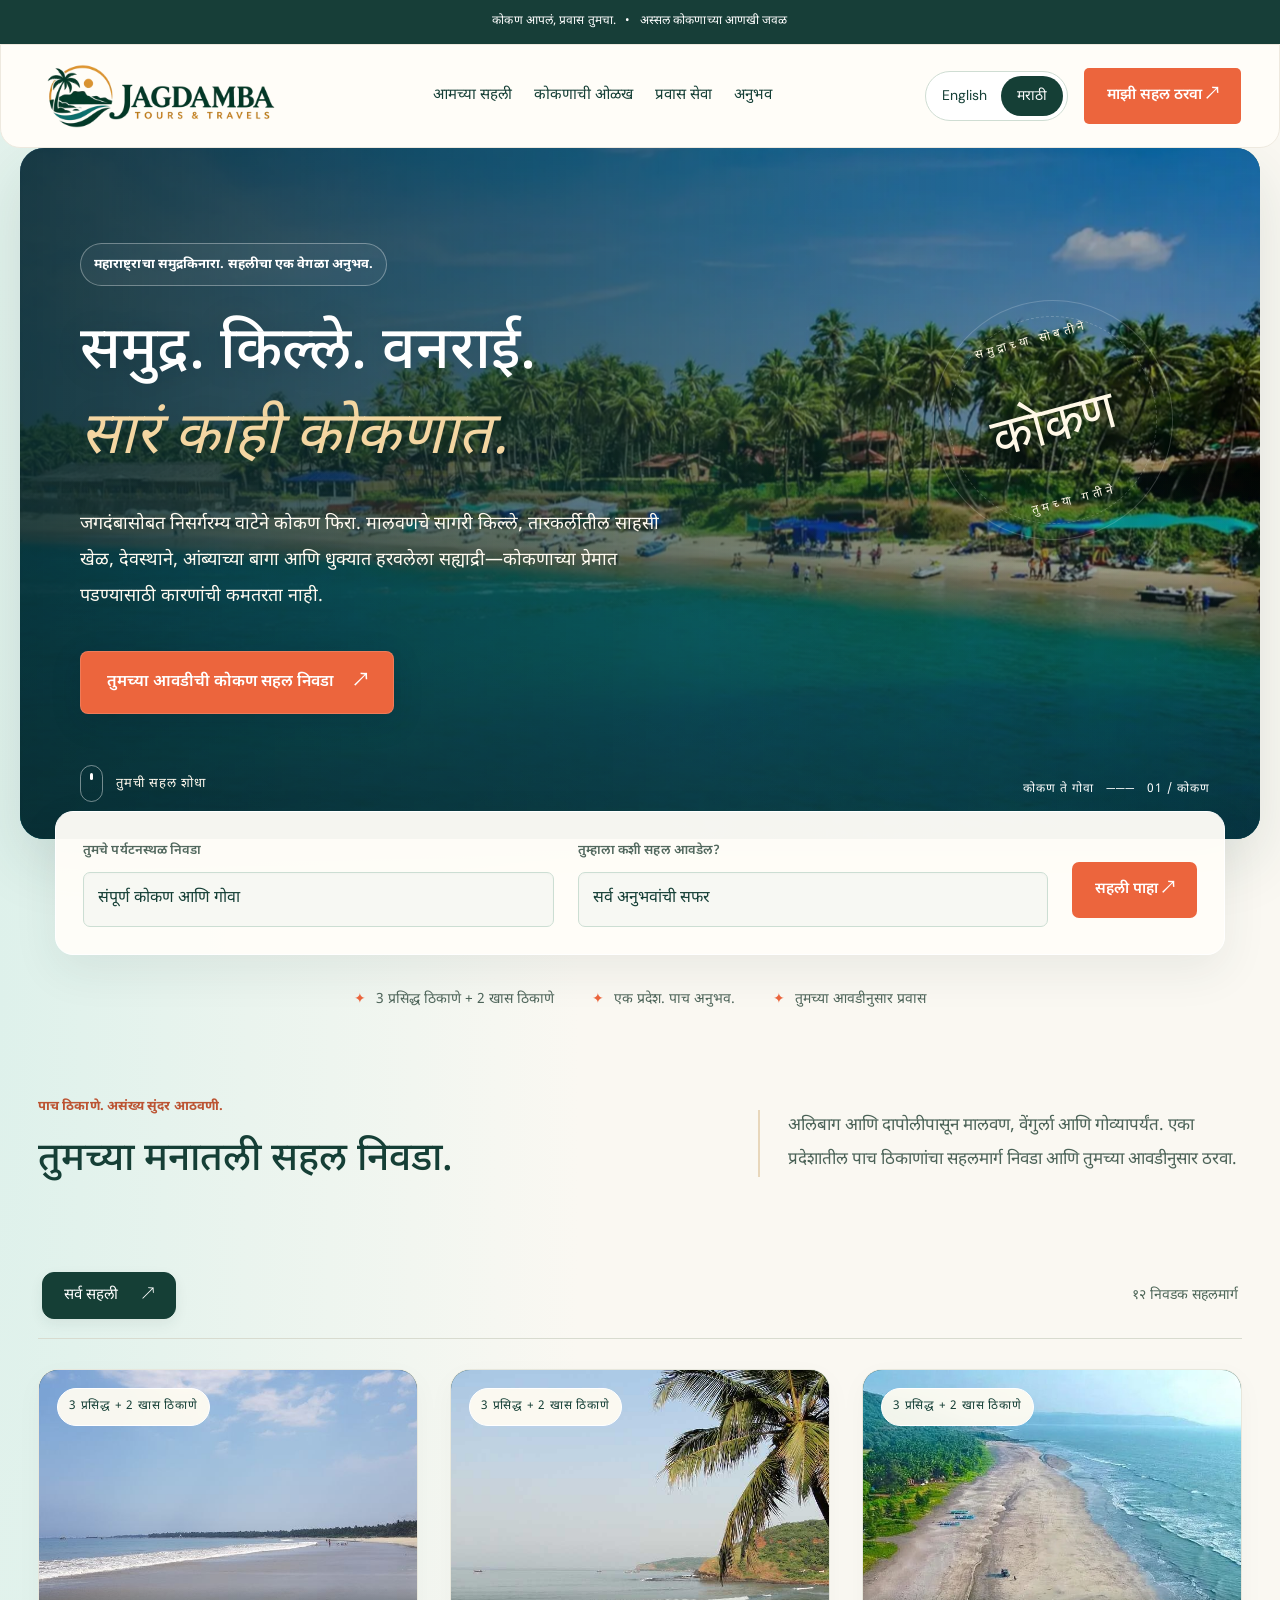
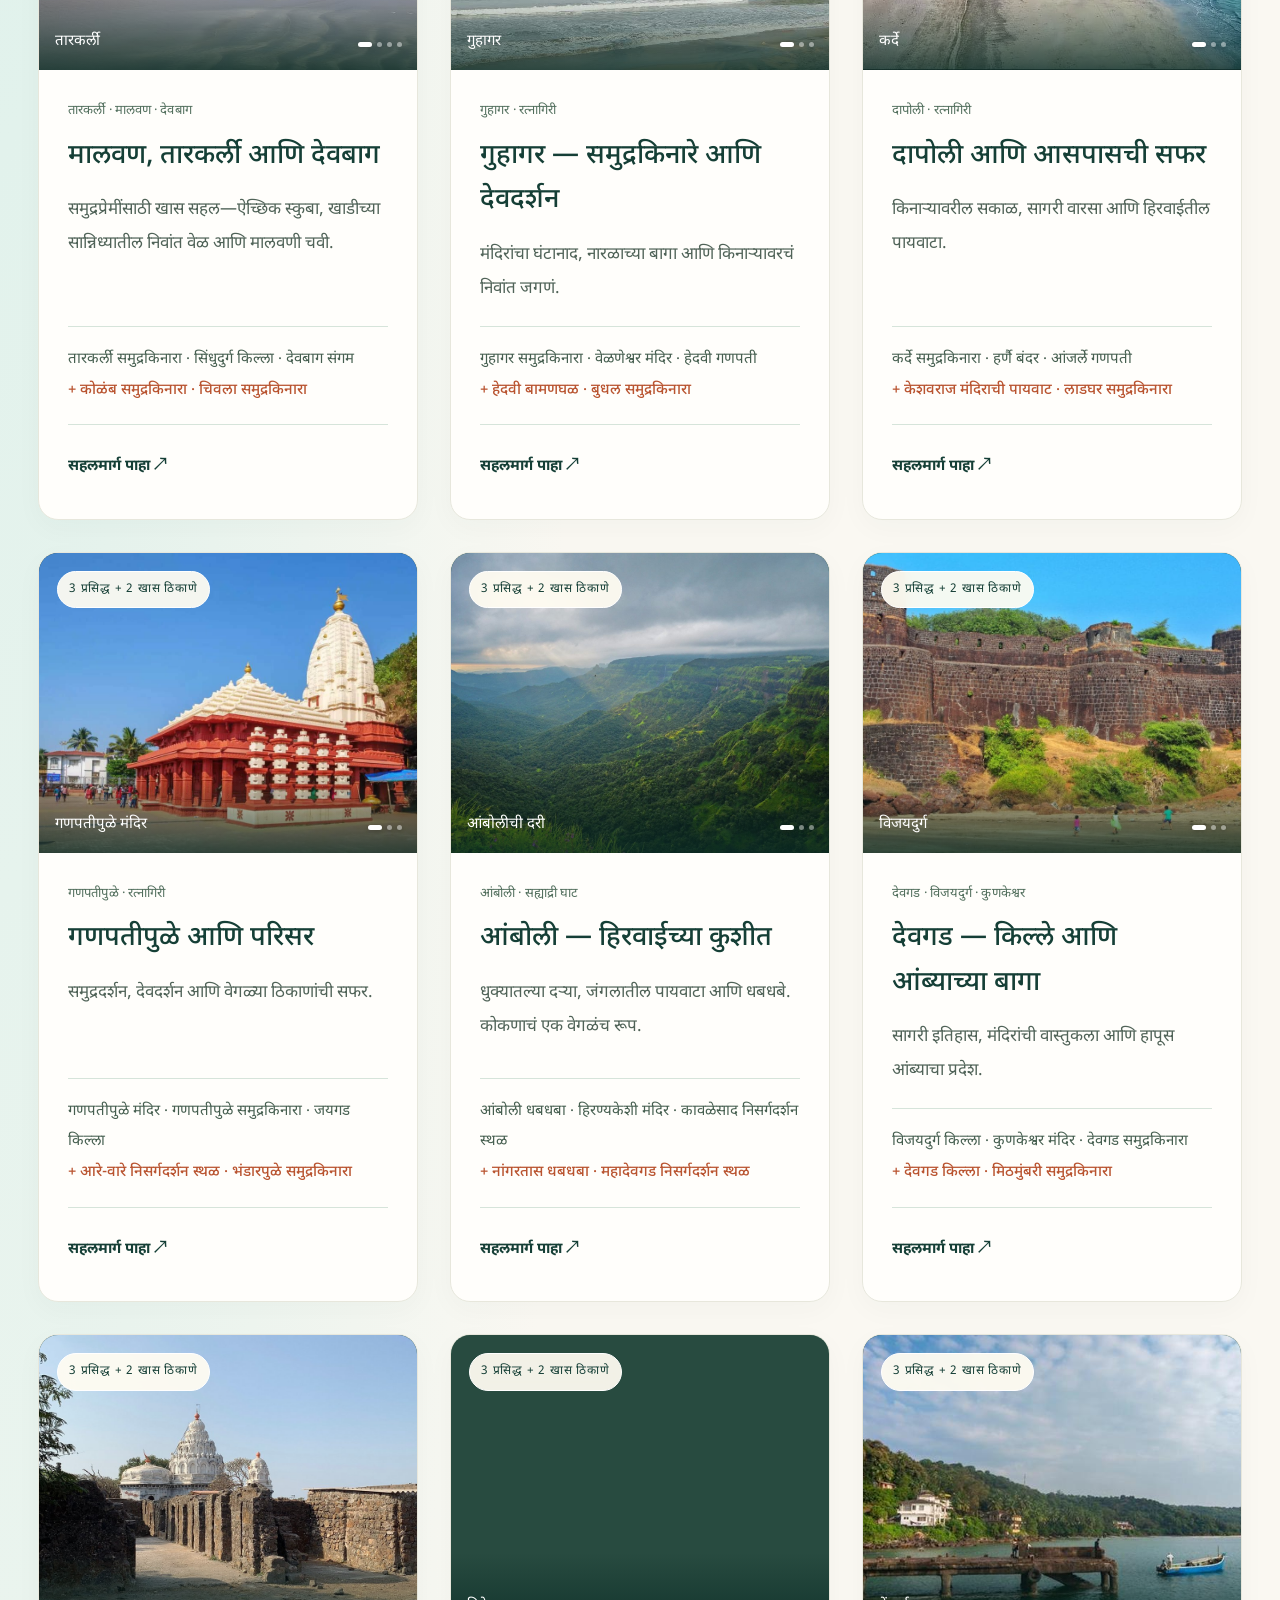
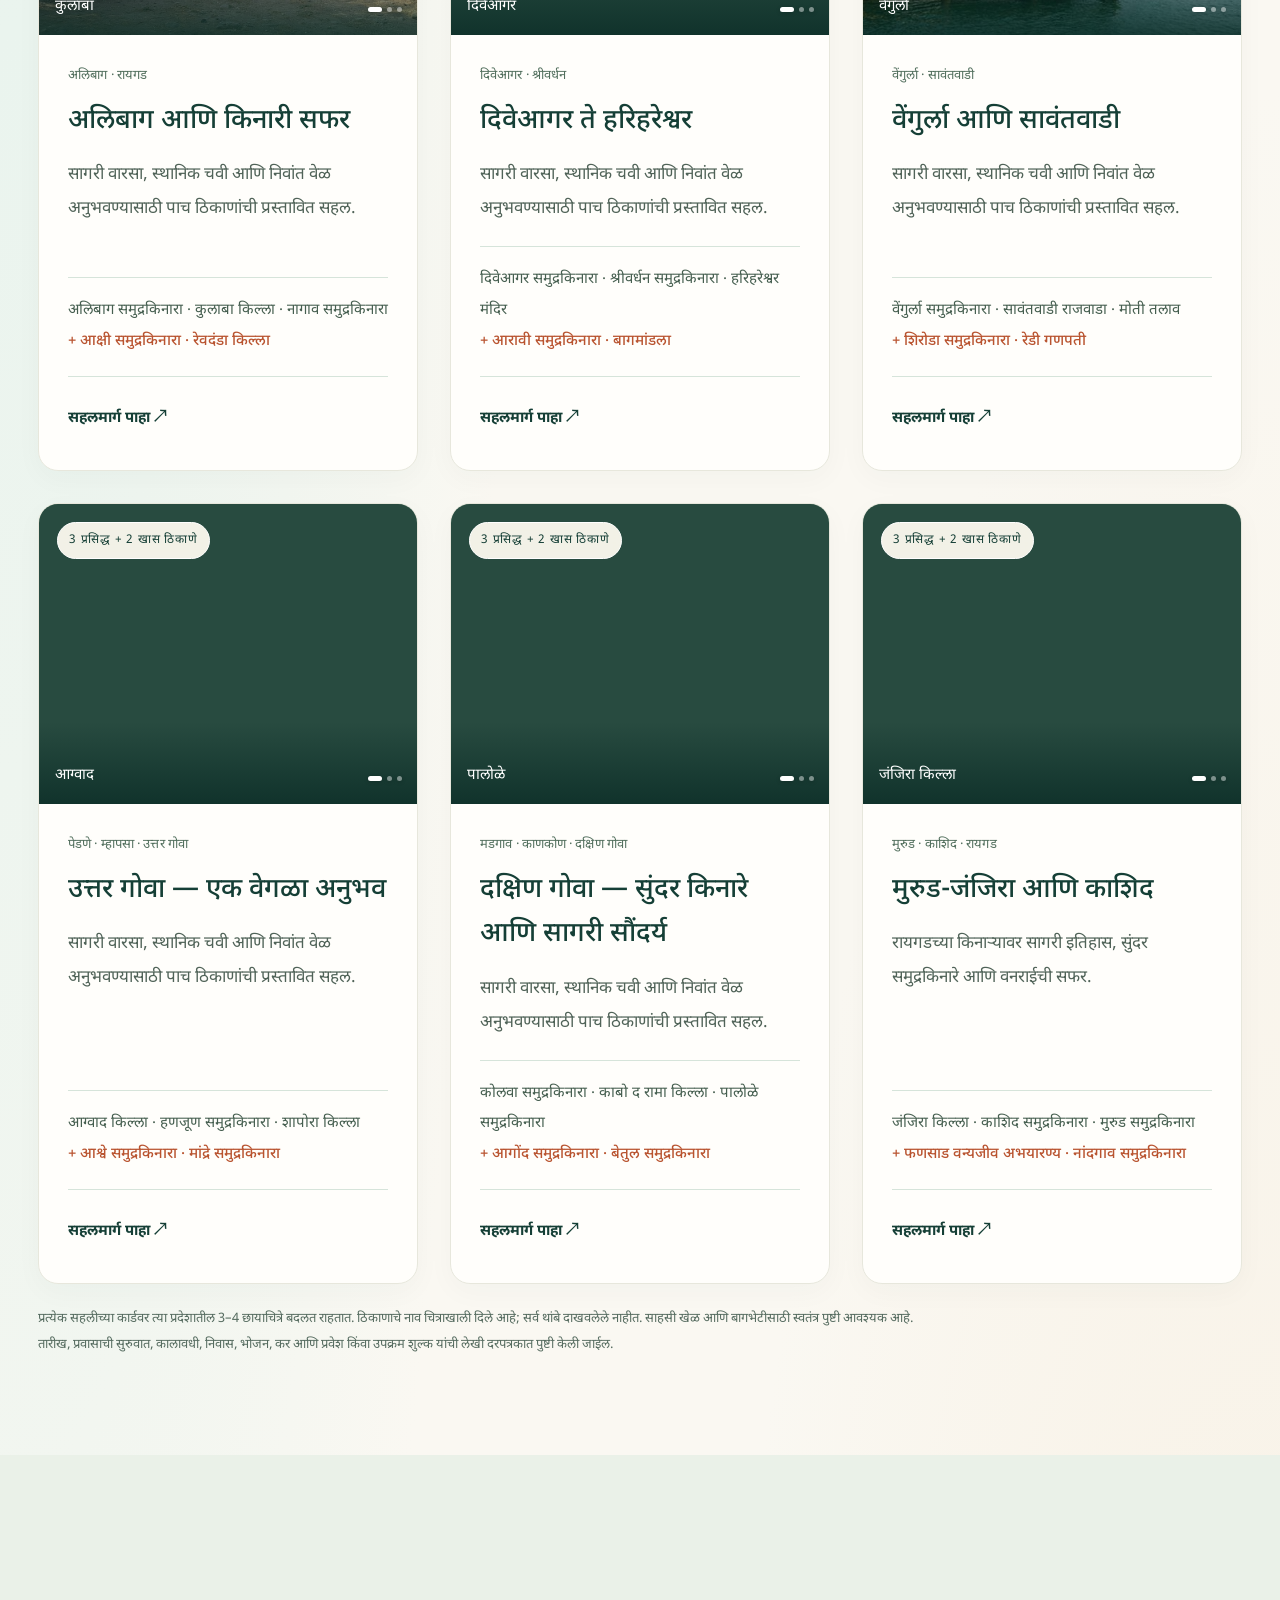
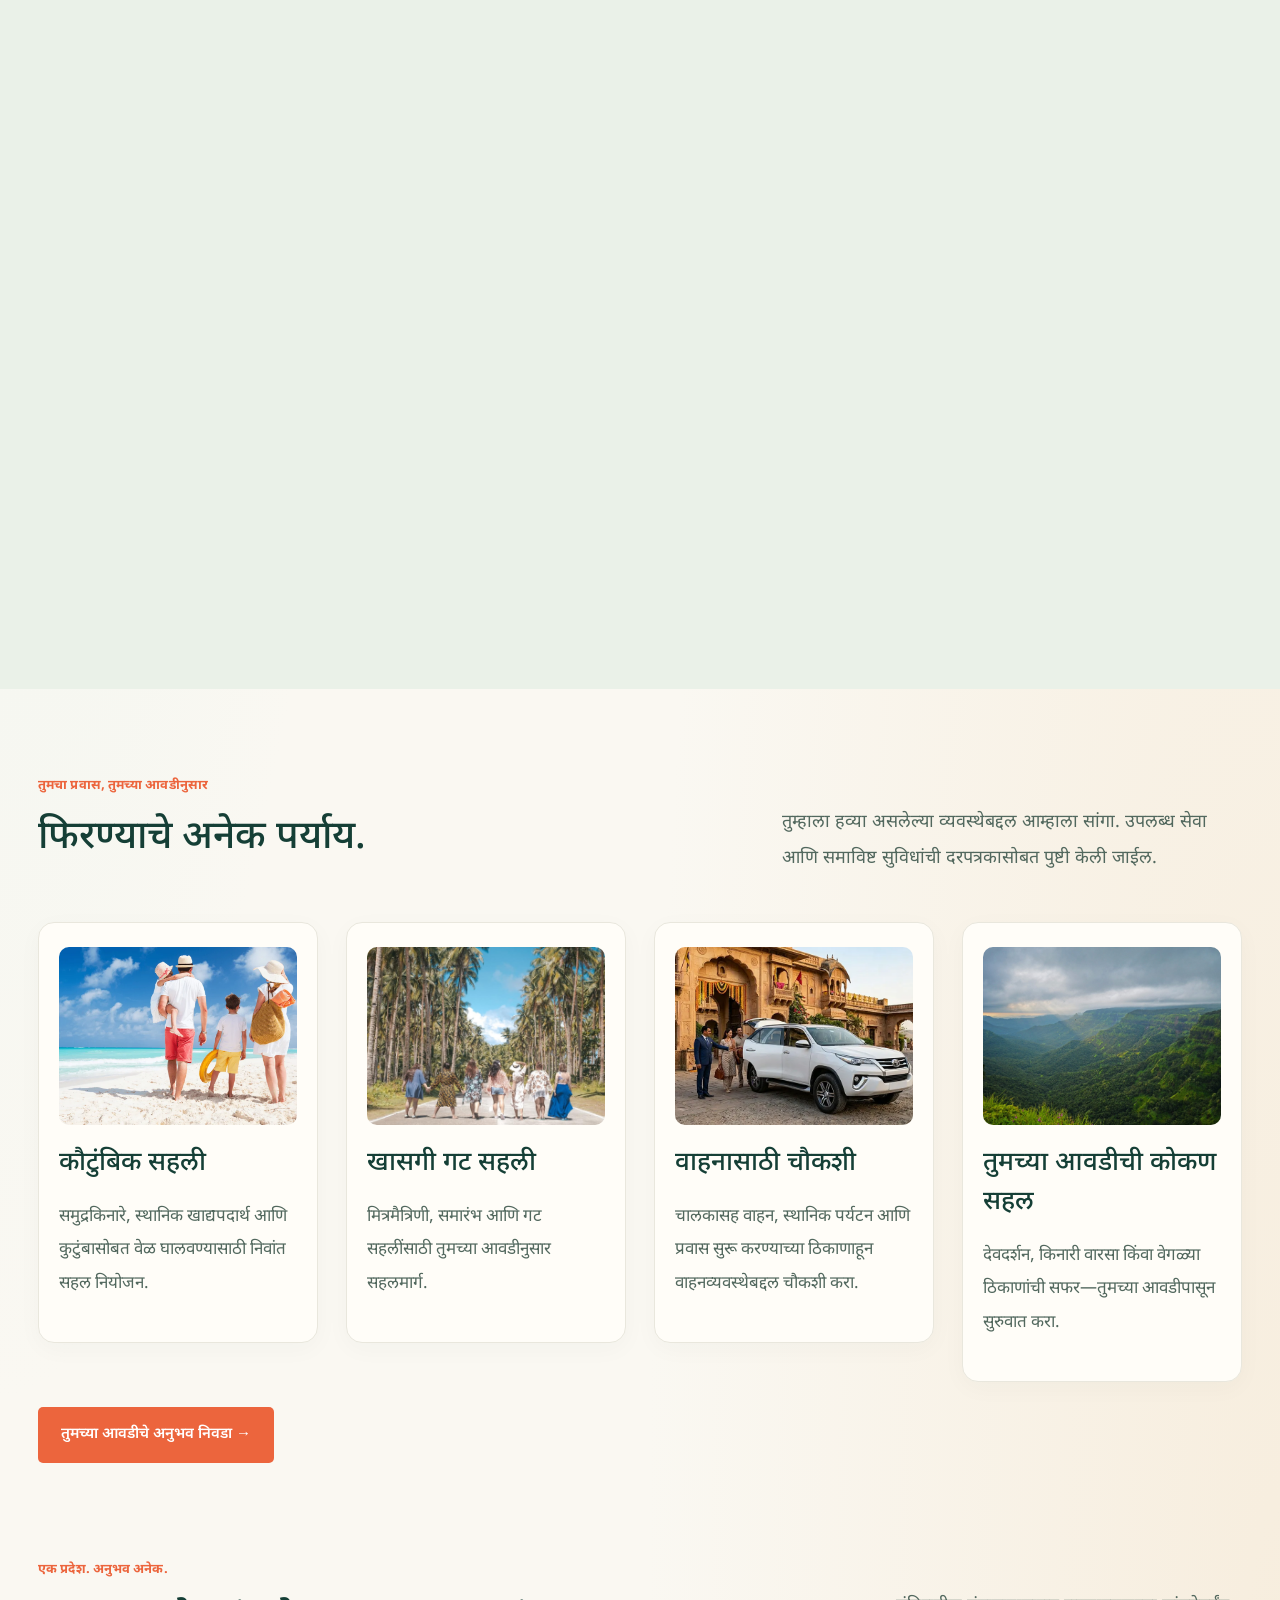
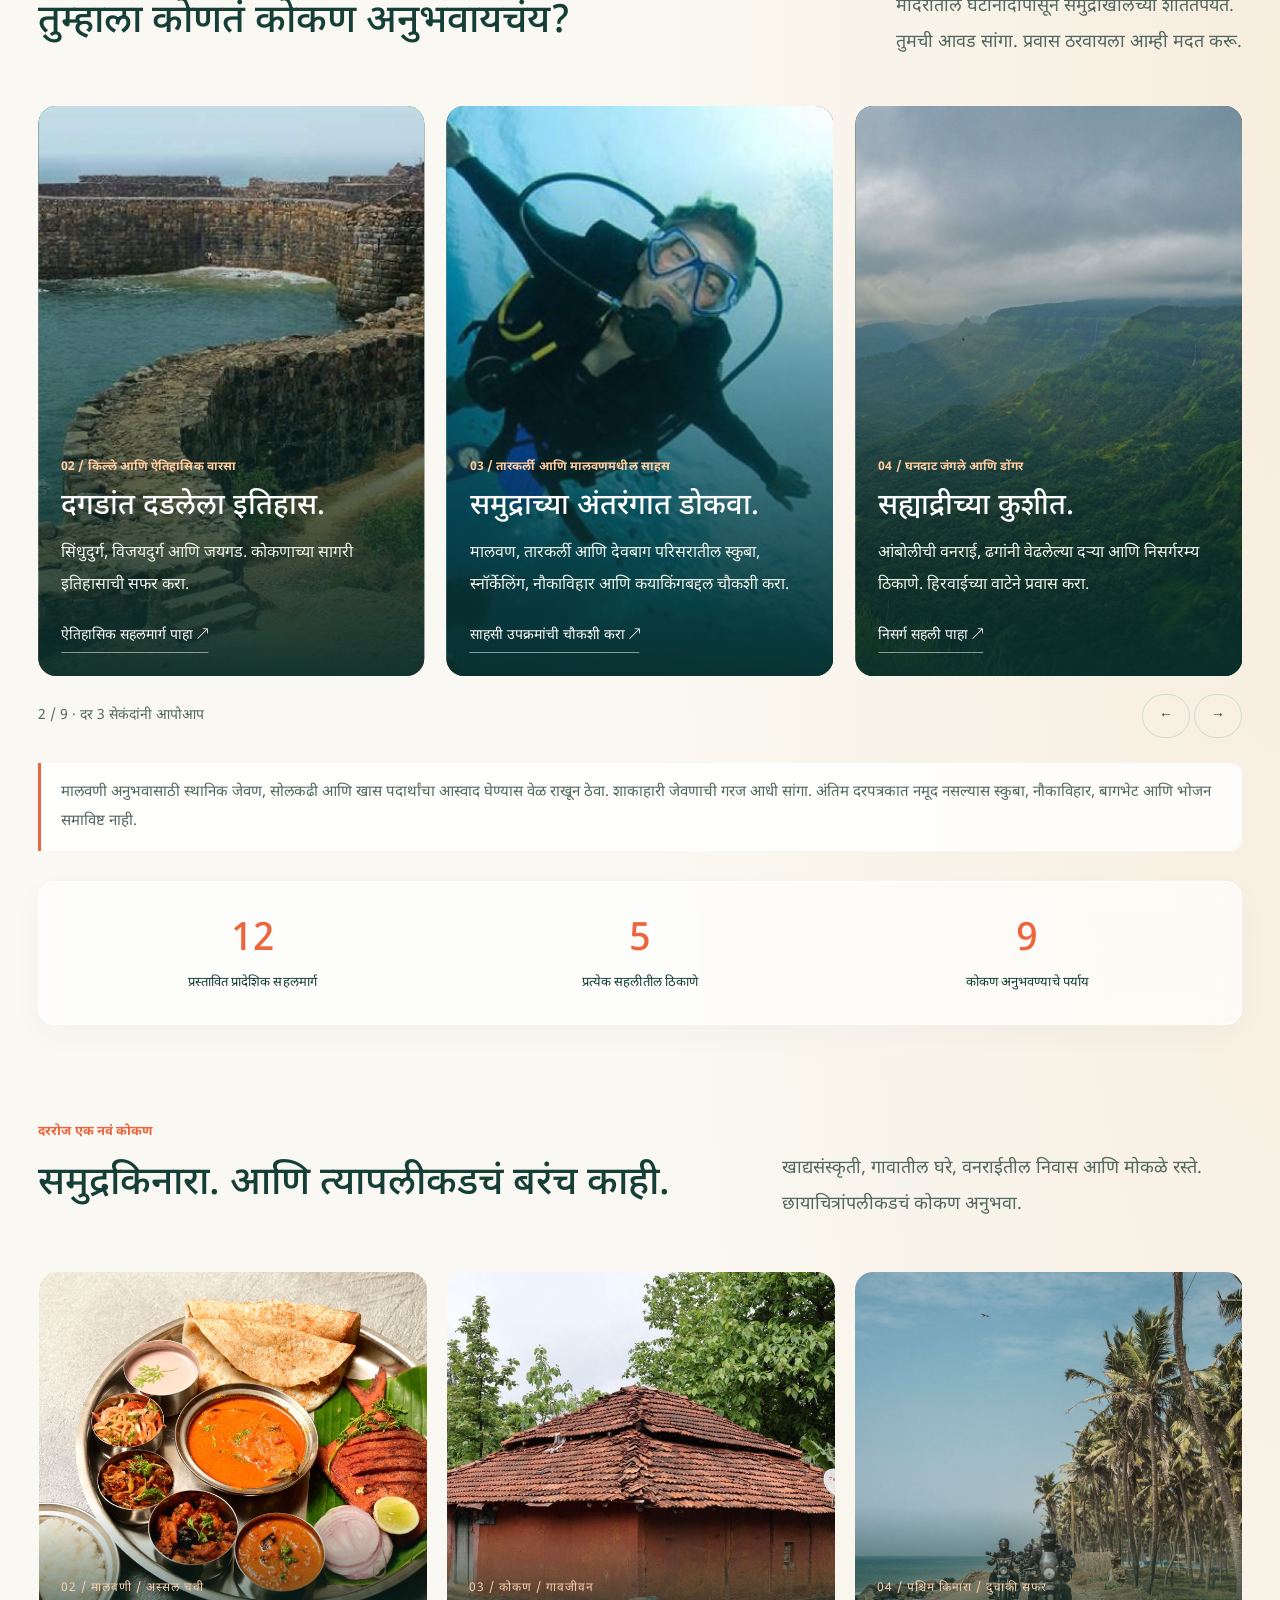
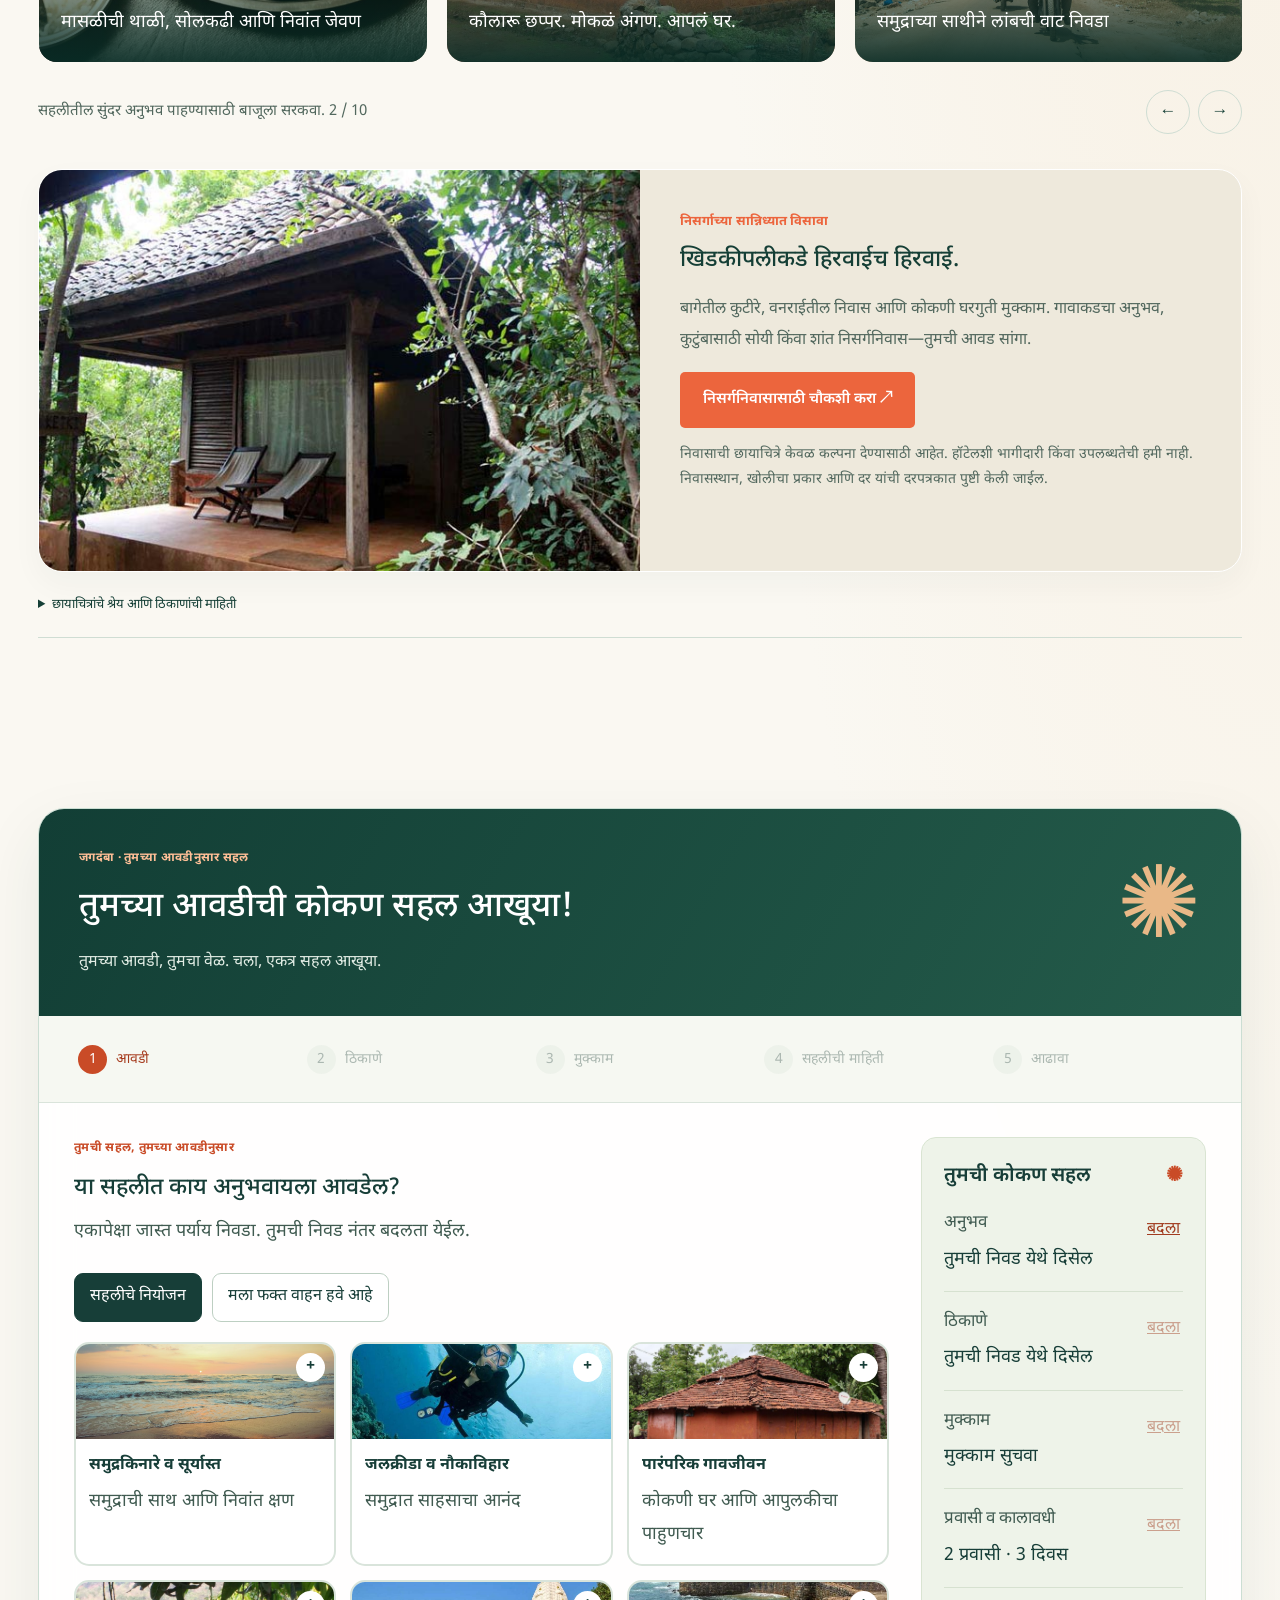
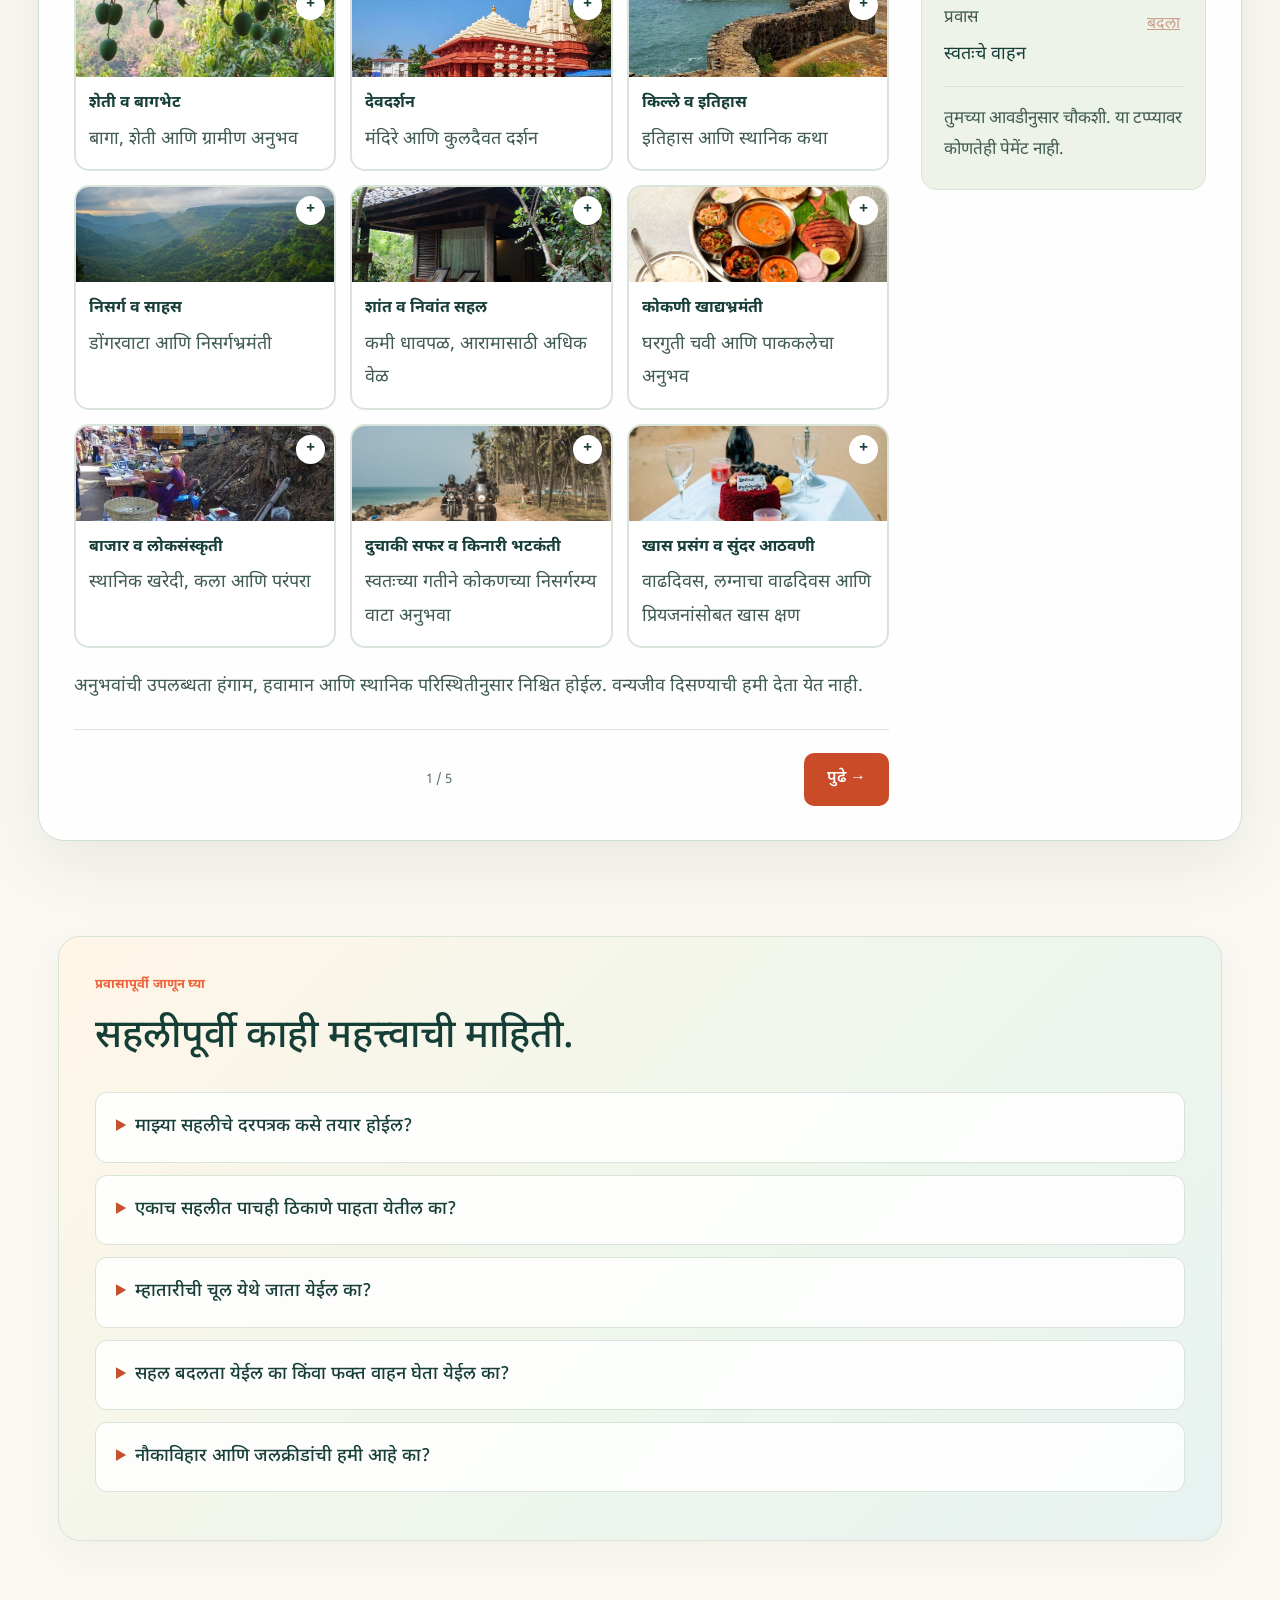
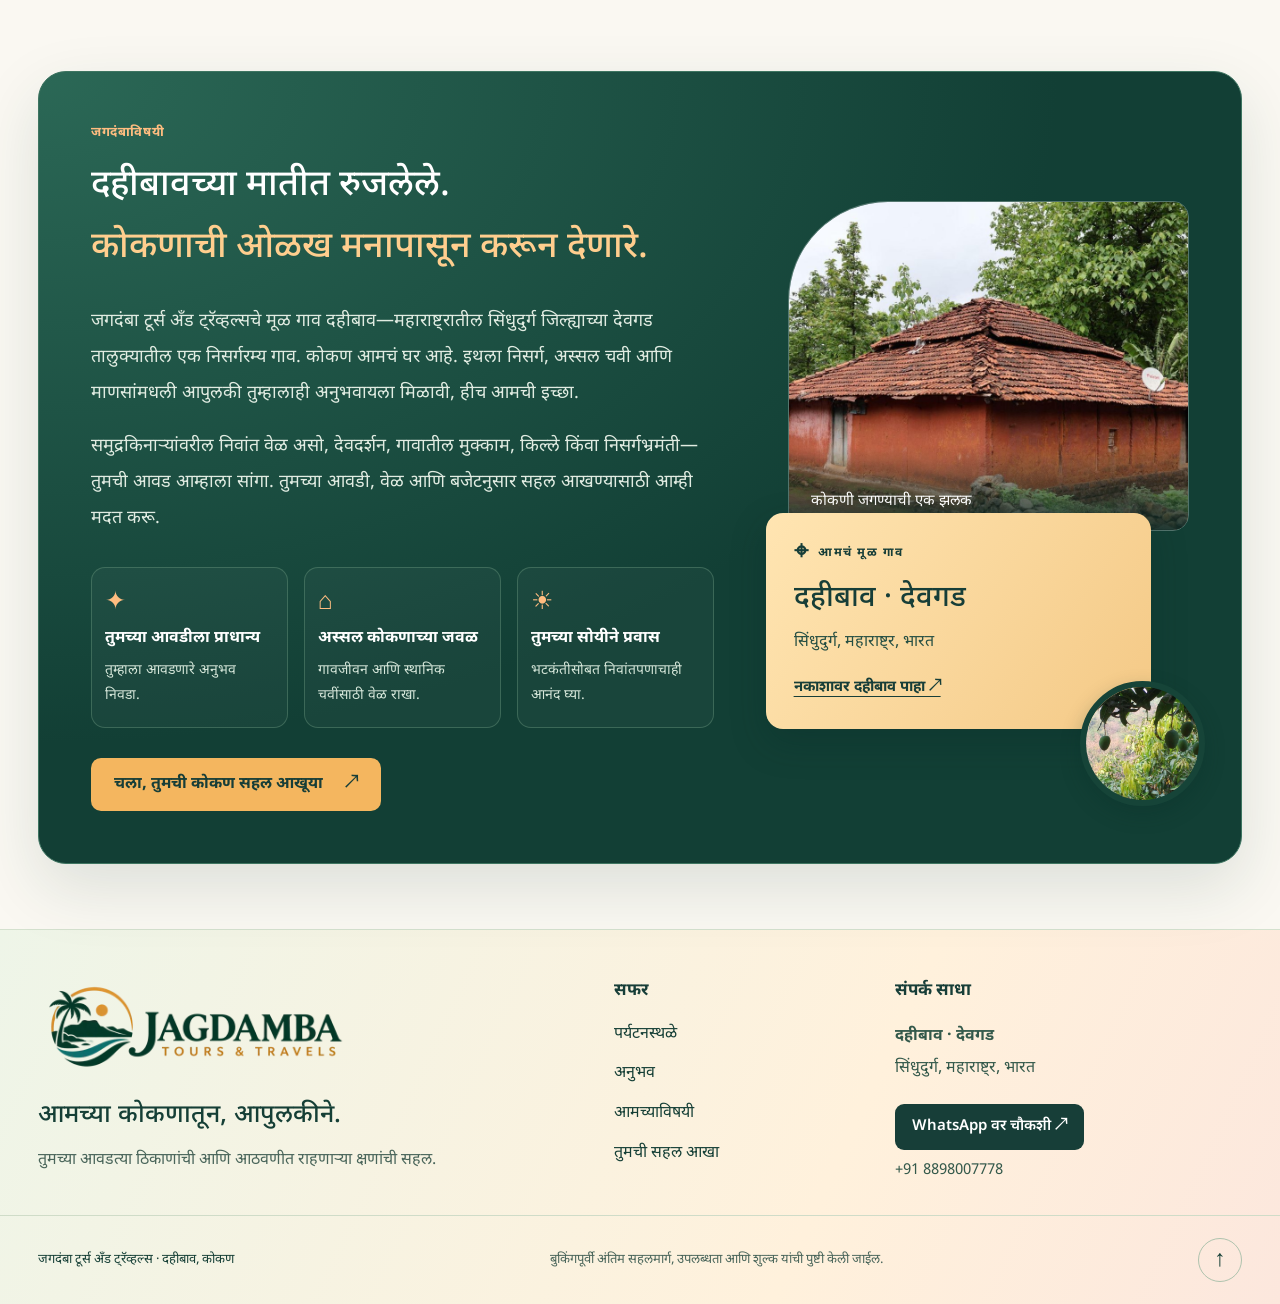
==== commit 629f910b: "Refresh mobile two-column destination design" ====
--- a/mr.html
+++ b/mr.html
@@ -15,7 +15,7 @@
 /* Destination finder without a price panel. */
 @media(min-width:901px){.finder{grid-template-columns:minmax(0,1fr) minmax(0,1fr) auto}}
 @media(max-width:900px){.finder>.btn{grid-column:1/-1}}
-</style><link rel="stylesheet" href="https://fonts.googleapis.com/css2?family=Noto+Sans+Devanagari:wght@400;500;600;700&display=swap"><link rel="stylesheet" href="assets/language.css"><link rel="stylesheet" href="assets/premium.css?v=light-coast-2"><script src="assets/language-preference.js"></script><link rel="canonical" href="https://sandesh651.github.io/jagdamba-tours-travels/mr.html"><link rel="alternate" hreflang="en" href="https://sandesh651.github.io/jagdamba-tours-travels/"><link rel="alternate" hreflang="mr" href="https://sandesh651.github.io/jagdamba-tours-travels/mr.html"><link rel="alternate" hreflang="x-default" href="https://sandesh651.github.io/jagdamba-tours-travels/"><link rel="stylesheet" href="assets/trip-planner.css?v=3"><link rel="stylesheet" href="assets/brand.css"><link rel="stylesheet" href="assets/about.css?v=1"><link rel="preload" as="image" href="assets/hero-coast.webp" fetchpriority="high"><style>.hero>img{animation:none!important}.hero{box-shadow:0 12px 32px #173e3814}.finder,.packages-intro{backdrop-filter:none;-webkit-backdrop-filter:none}</style><link rel="stylesheet" href="assets/phone-readable.css?v=1"><link rel="stylesheet" href="assets/cinematic.css?v=1"></head><body><div class="scroll-progress" aria-hidden="true"></div><div class="top">कोकण आपलं, प्रवास तुमचा. &nbsp; • &nbsp; अस्सल कोकणाच्या आणखी जवळ</div><header class="wrap nav"><a class="brand" href="#"><img class="brand-logo" src="assets/jagdamba-logo.webp" width="2172" height="724" alt="जगदंबा TOURS &amp; TRAVELS"></a><nav class="navlinks"><a href="#packages">आमच्या सहली</a><a href="#why">कोकणाची ओळख</a><a href="#services">प्रवास सेवा</a><a href="#experiences">अनुभव</a></nav><div class="nav-actions"><div class="language-switch" role="group" aria-label="Language / भाषा"><a href="index.html?lang=en" hreflang="en" lang="en" data-language="en">English</a><a href="mr.html?lang=mr" hreflang="mr" lang="mr" data-language="mr">मराठी</a></div><a class="btn" href="#plan">माझी सहल ठरवा ↗</a></div></header>
+</style><link rel="stylesheet" href="https://fonts.googleapis.com/css2?family=Noto+Sans+Devanagari:wght@400;500;600;700&display=swap"><link rel="stylesheet" href="assets/language.css"><link rel="stylesheet" href="assets/premium.css?v=light-coast-2"><script src="assets/language-preference.js"></script><link rel="canonical" href="https://sandesh651.github.io/jagdamba-tours-travels/mr.html"><link rel="alternate" hreflang="en" href="https://sandesh651.github.io/jagdamba-tours-travels/"><link rel="alternate" hreflang="mr" href="https://sandesh651.github.io/jagdamba-tours-travels/mr.html"><link rel="alternate" hreflang="x-default" href="https://sandesh651.github.io/jagdamba-tours-travels/"><link rel="stylesheet" href="assets/trip-planner.css?v=3"><link rel="stylesheet" href="assets/brand.css"><link rel="stylesheet" href="assets/about.css?v=1"><link rel="preload" as="image" href="assets/hero-coast.webp" fetchpriority="high"><style>.hero>img{animation:none!important}.hero{box-shadow:0 12px 32px #173e3814}.finder,.packages-intro{backdrop-filter:none;-webkit-backdrop-filter:none}</style><link rel="stylesheet" href="assets/phone-readable.css?v=1"><link rel="stylesheet" href="assets/cinematic.css?v=2"></head><body><div class="scroll-progress" aria-hidden="true"></div><div class="top">कोकण आपलं, प्रवास तुमचा. &nbsp; • &nbsp; अस्सल कोकणाच्या आणखी जवळ</div><header class="wrap nav"><a class="brand" href="#"><img class="brand-logo" src="assets/jagdamba-logo.webp" width="2172" height="724" alt="जगदंबा TOURS &amp; TRAVELS"></a><nav class="navlinks"><a href="#packages">आमच्या सहली</a><a href="#why">कोकणाची ओळख</a><a href="#services">प्रवास सेवा</a><a href="#experiences">अनुभव</a></nav><div class="nav-actions"><div class="language-switch" role="group" aria-label="Language / भाषा"><a href="index.html?lang=en" hreflang="en" lang="en" data-language="en">English</a><a href="mr.html?lang=mr" hreflang="mr" lang="mr" data-language="mr">मराठी</a></div><a class="btn" href="#plan">माझी सहल ठरवा ↗</a></div></header>
 <main><div class="sea-opening"><div class="hero"><img src="assets/hero-coast.webp" loading="eager" fetchpriority="high" decoding="async" alt="भारतीय समुद्रकिनाऱ्याचे प्रातिनिधिक छायाचित्र" onerror="this.src='assets/india-coast.jpg';this.alt='भारतीय समुद्रकिनाऱ्याचे प्रातिनिधिक छायाचित्र'"><div class="herotext"><div class="eyebrow">महाराष्ट्राचा समुद्रकिनारा. सहलीचा एक वेगळा अनुभव.</div><h1>समुद्र. किल्ले. वनराई.<br><em>सारं काही कोकणात.</em></h1><p>जगदंबासोबत निसर्गरम्य वाटेने कोकण फिरा. मालवणचे सागरी किल्ले, तारकर्लीतील साहसी खेळ, देवस्थाने, आंब्याच्या बागा आणि धुक्यात हरवलेला सह्याद्री—कोकणाच्या प्रेमात पडण्यासाठी कारणांची कमतरता नाही.</p><a class="btn" href="#packages">तुमच्या आवडीची कोकण सहल निवडा <span>↗</span></a></div><div class="herofoot">कोकण ते गोवा &nbsp; ─── &nbsp; 01 / कोकण</div></div></div>
 <div class="finder"><div><label for="region">तुमचे पर्यटनस्थळ निवडा</label><select id="region"><option value="all">संपूर्ण कोकण आणि गोवा</option><option value="south">मालवण आणि सिंधुदुर्ग</option><option value="central">गुहागर आणि रत्नागिरी</option><option value="north">दापोली आणि परिसर</option><option value="ghats">आंबोली आणि घाटमाथा</option><option value="goa">गोवा आणि किनारी प्रदेश</option></select></div><div><label for="mood">तुम्हाला कशी सहल आवडेल?</label><select id="mood"><option value="all">सर्व अनुभवांची सफर</option><option value="beach">समुद्रकिनारे आणि सूर्यास्त</option><option value="culture">देवस्थाने आणि संस्कृती</option><option value="quiet">निवांत आणि वेगळी ठिकाणे</option><option value="adventure">स्कुबा आणि जलक्रीडा</option><option value="nature">जंगले, घाट आणि बागा</option></select></div><button class="btn" id="find">सहली पाहा ↗</button></div><div class="introbar"><span>3 प्रसिद्ध ठिकाणे + 2 खास ठिकाणे</span><span>एक प्रदेश. पाच अनुभव.</span><span>तुमच्या आवडीनुसार प्रवास</span></div>
 <section id="packages"><div class="wrap"><div class="heading packages-intro"><div class="packages-title"><div class="eyebrow orange">पाच ठिकाणे. असंख्य सुंदर आठवणी.</div><h2>तुमच्या मनातली सहल निवडा.</h2></div><p class="packages-summary">अलिबाग आणि दापोलीपासून मालवण, वेंगुर्ला आणि गोव्यापर्यंत. एका प्रदेशातील पाच ठिकाणांचा सहलमार्ग निवडा आणि तुमच्या आवडीनुसार ठरवा.</p></div><div class="filters escapes-toolbar" role="group" aria-label="सहली पाहा"><button class="chip active" data-filter="all">सर्व सहली <span aria-hidden="true">↗</span></button><span class="escapes-total">१२ निवडक सहलमार्ग</span></div><div class="cards" id="cards"></div><p id="empty" hidden>या निवडीनुसार सहलमार्ग उपलब्ध नाही. दुसरा प्रदेश किंवा सहलीचा प्रकार निवडा.</p><p class="notice">प्रत्येक सहलीच्या कार्डवर त्या प्रदेशातील 3–4 छायाचित्रे बदलत राहतात. ठिकाणाचे नाव चित्राखाली दिले आहे; सर्व थांबे दाखवलेले नाहीत. साहसी खेळ आणि बागभेटीसाठी स्वतंत्र पुष्टी आवश्यक आहे.<br>तारीख, प्रवासाची सुरुवात, कालावधी, निवास, भोजन, कर आणि प्रवेश किंवा उपक्रम शुल्क यांची लेखी दरपत्रकात पुष्टी केली जाईल.</p></div></section>
--- a/assets/cinematic.css
+++ b/assets/cinematic.css
@@ -21,3 +21,28 @@
 @media(max-width:1050px){.cinema-orbit{display:none}.hero h1{letter-spacing:-1.2px}.cinema-scroll{left:35px}}
 @media(max-width:700px),(pointer:coarse) and (max-device-width:700px){html body .hero{border-radius:22px}.hero>img{object-position:62% center}.hero:after{background:linear-gradient(90deg,#082f36c9,#082f364d),linear-gradient(0deg,#092f37a8,transparent)}html body .hero h1{letter-spacing:-1px;line-height:1.12}html[lang=mr] body .hero h1{letter-spacing:0;line-height:1.45}.cinema-scroll,.cinema-orbit{display:none}html body .packages-intro{padding:12px 0 22px}html body .packages-title h2{line-height:1.3}html[lang=mr] body .packages-title h2{line-height:1.6}.storyimg{box-shadow:8px 8px 0 #d5dfce}.cardpic .badge{max-width:calc(100% - 36px)}.service:hover,.card:hover{transform:none}.finder{box-shadow:0 10px 30px #21443b10}}
 @media(prefers-reduced-motion:reduce){.cinema-scroll i:after{animation:none}.hero>img{transform:none!important;transition:none}.card,.service{transition:none}}
+
+/* Two-column phone destinations with tactile depth and readable text.
+   vw values also compensate for phones using a desktop-width viewport. */
+@media(max-width:700px),(pointer:coarse) and (max-device-width:700px){
+ html body #packages>.wrap{padding-inline:clamp(12px,3vw,30px)}
+ html body #packages .cards{grid-template-columns:repeat(2,minmax(0,1fr))!important;gap:clamp(18px,4.5vw,45px) clamp(12px,3vw,30px);align-items:stretch;perspective:1200px}
+ html body #packages .card{min-width:0;overflow:hidden;border-radius:clamp(14px,3.5vw,35px);border:1px solid #fff;background:linear-gradient(145deg,#fffefa,#f4f7ef);box-shadow:0 2px 0 #d5dfd3,0 5px 0 -1px #e1e7db,0 12px 22px -10px #173e3850;transform:translateZ(0);transition:transform .25s ease,box-shadow .25s ease}
+ html body #packages .card:active{transform:translateY(3px) rotateX(1deg);box-shadow:0 1px 0 #d5dfd3,0 5px 12px -6px #173e3840}
+ html body #packages .cardpic{height:clamp(165px,43vw,430px)}
+ html body #packages .cardbody{padding:clamp(12px,3vw,30px);gap:0}
+ html body #packages .region{font-size:clamp(12px,3.1vw,31px);letter-spacing:.2px;line-height:1.65;overflow-wrap:anywhere}
+ html body #packages .cardbody h3{font-size:clamp(21px,5.3vw,53px);line-height:1.35;margin:clamp(10px,2.5vw,25px) 0;overflow-wrap:normal}
+ html[lang=mr] body #packages .cardbody h3{font-size:clamp(20px,5vw,50px);line-height:1.6}
+ html body #packages .cardbody>p,html body #packages .stops{font-size:clamp(16px,4vw,40px);line-height:1.75;overflow-wrap:break-word}
+ html body #packages .cardbody>p{margin-bottom:clamp(12px,3vw,30px)}
+ html body #packages .stops{padding:clamp(12px,3vw,30px) 0}
+ html body #packages .price{padding-top:clamp(10px,2.5vw,25px);gap:0}
+ html body #packages .price .textbutton{font-size:clamp(16px,4vw,40px);line-height:1.6;min-height:44px;padding:8px 0;white-space:normal}
+ html body #packages .cardpic .badge{font-size:clamp(11px,2.8vw,28px);line-height:1.5;letter-spacing:0;left:clamp(8px,2vw,20px);top:clamp(8px,2vw,20px);max-width:calc(100% - 16px);padding:clamp(5px,1.3vw,13px) clamp(8px,2vw,20px);border-radius:8px}
+ html body #packages .photo-caption{font-size:clamp(14px,3.5vw,35px);line-height:1.5;padding:30px clamp(10px,2.5vw,25px) clamp(24px,6vw,60px);overflow-wrap:break-word}
+ html body #packages .photo-dots{right:auto;left:clamp(10px,2.5vw,25px);bottom:clamp(10px,2.5vw,25px)}
+ html body #packages .photo-dots i{width:clamp(5px,1.3vw,13px);height:clamp(5px,1.3vw,13px)}
+ html body #packages .photo-dots i.active{width:clamp(14px,3.5vw,35px)}
+}
+@media(prefers-reduced-motion:reduce){html body #packages .card{transition:none}html body #packages .card:active{transform:none}}
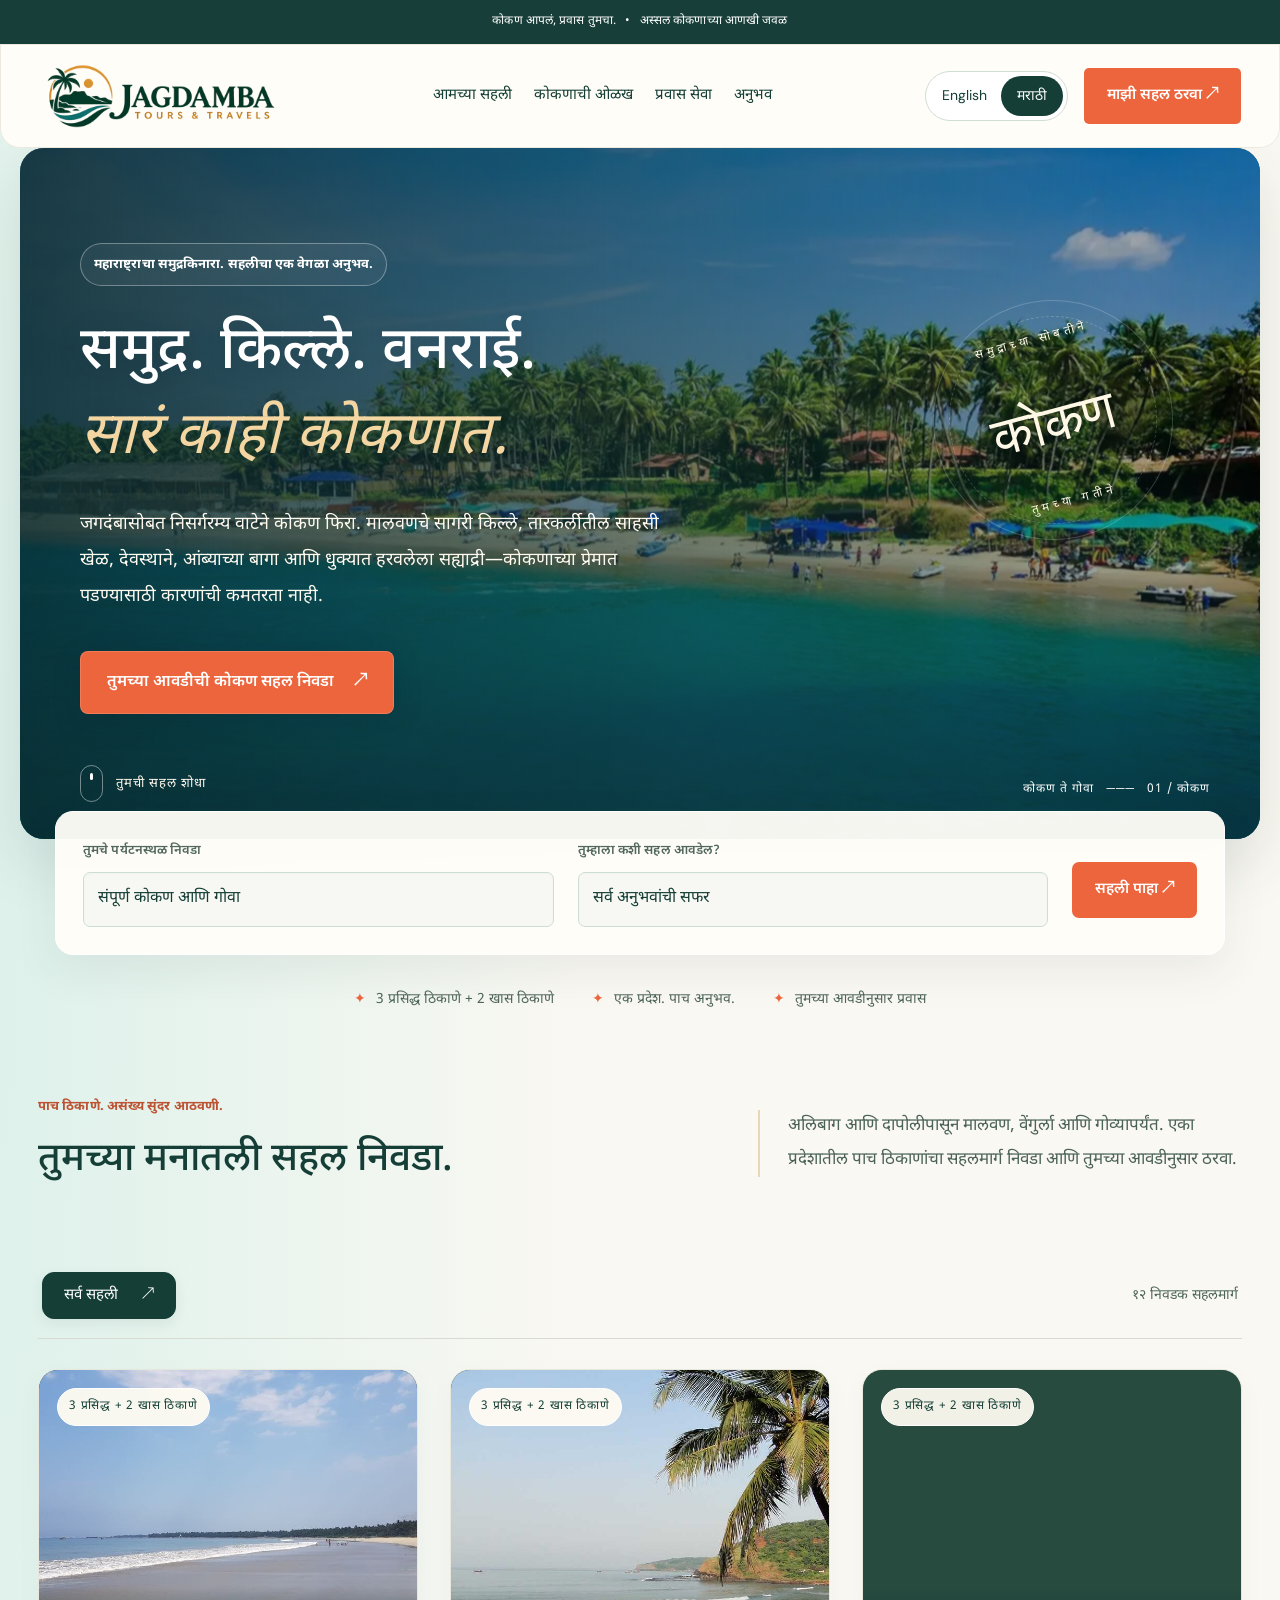
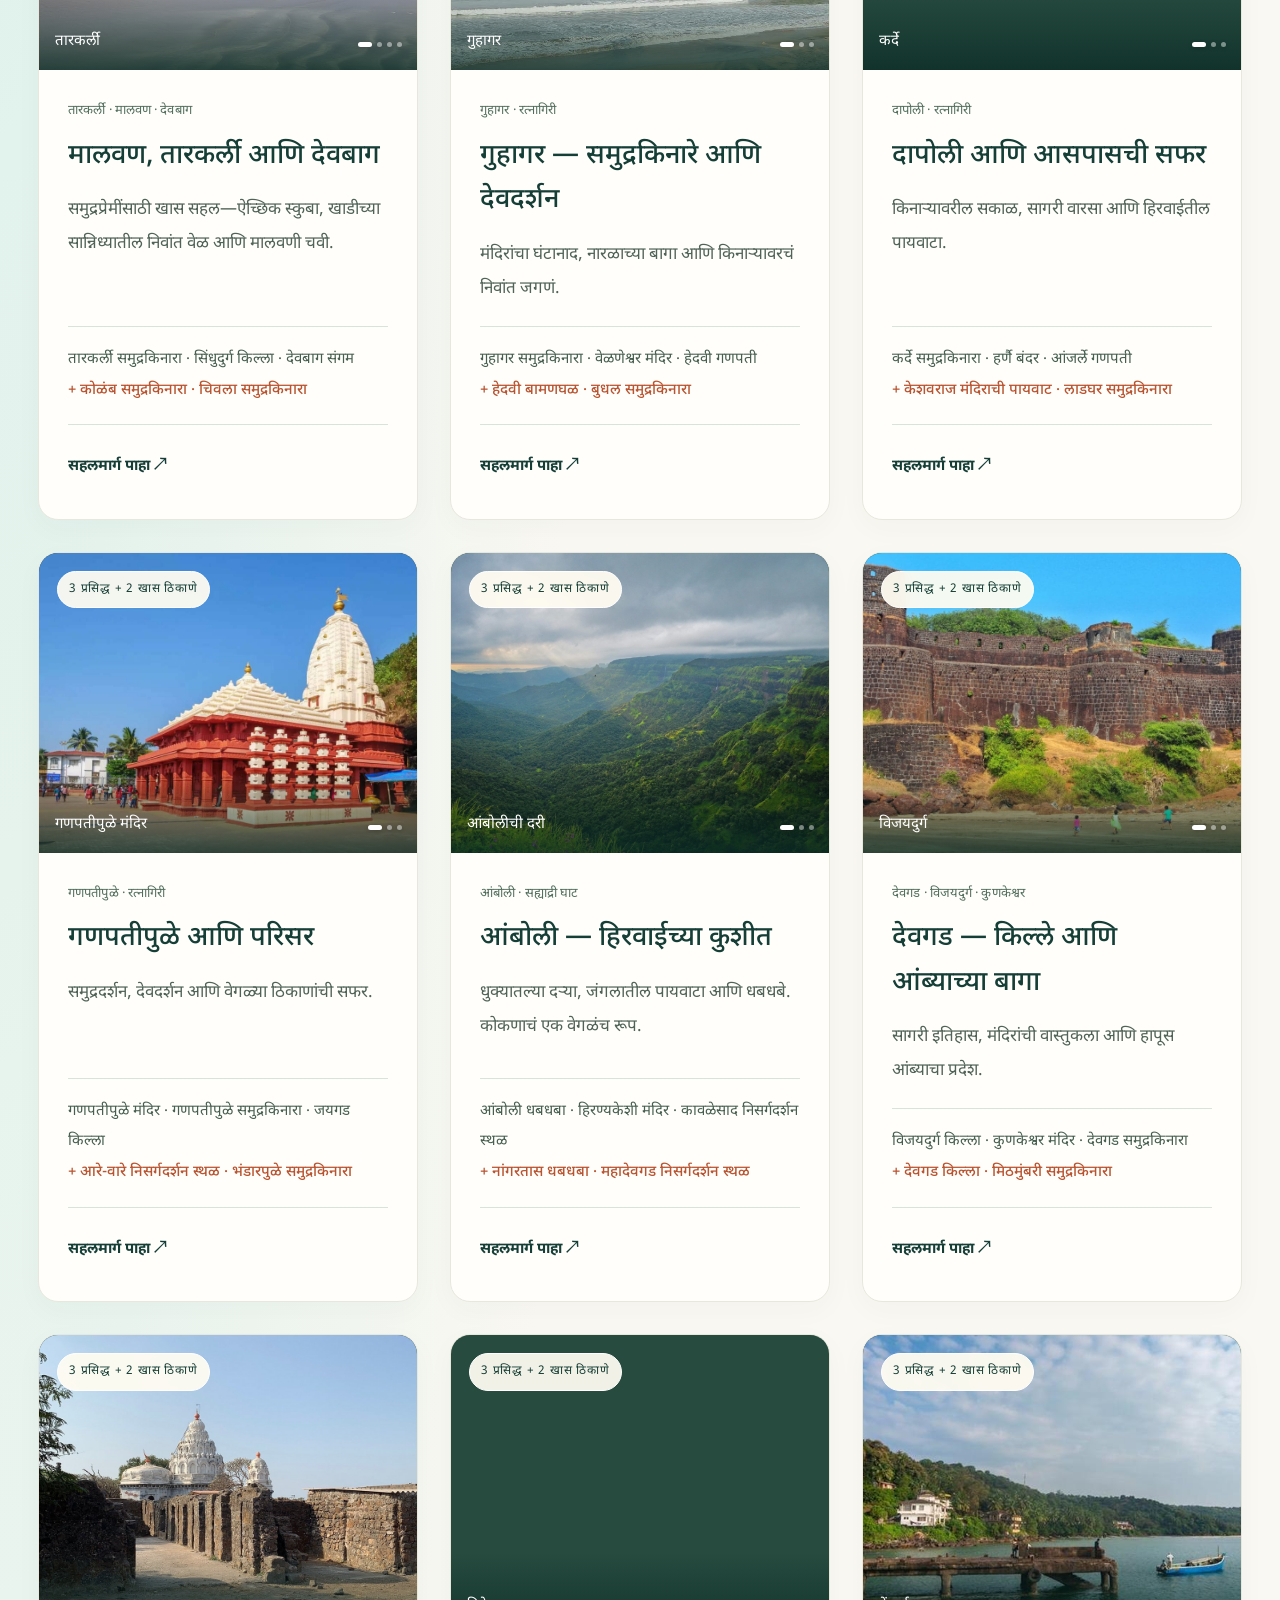
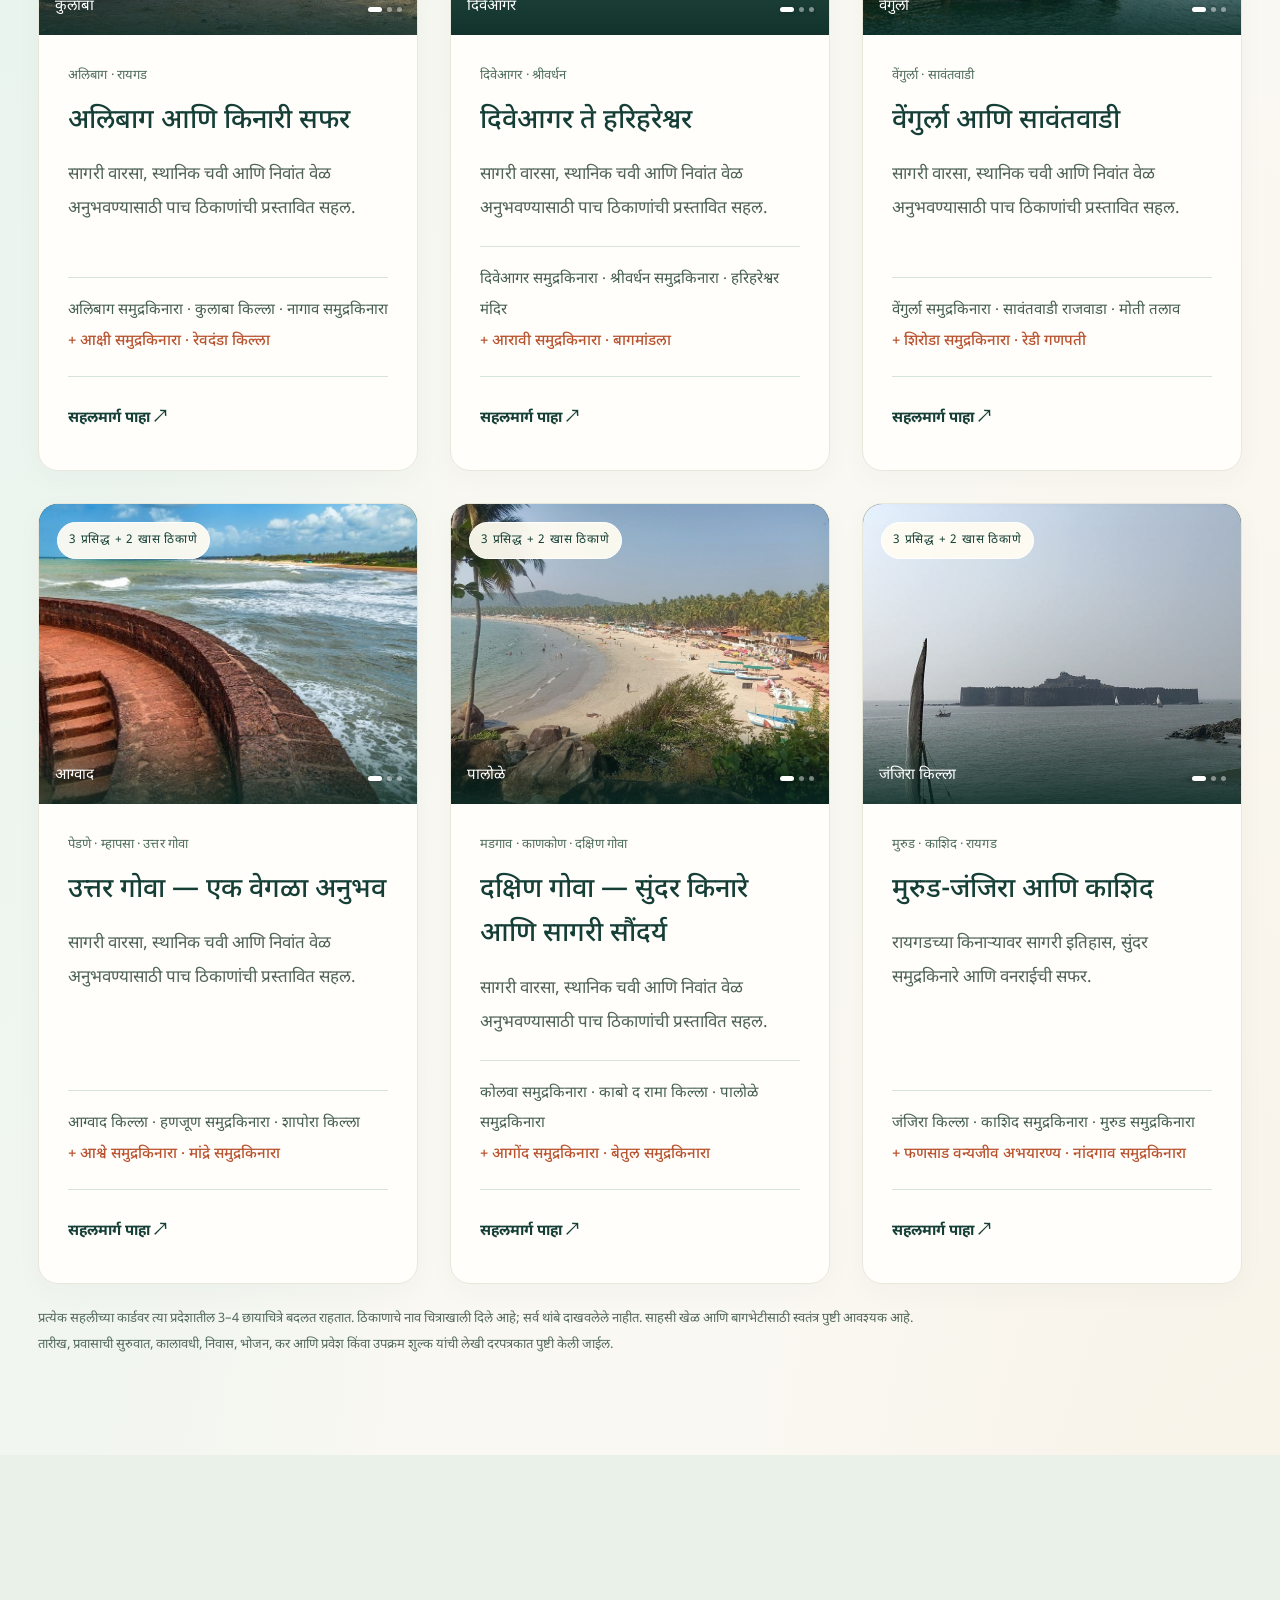
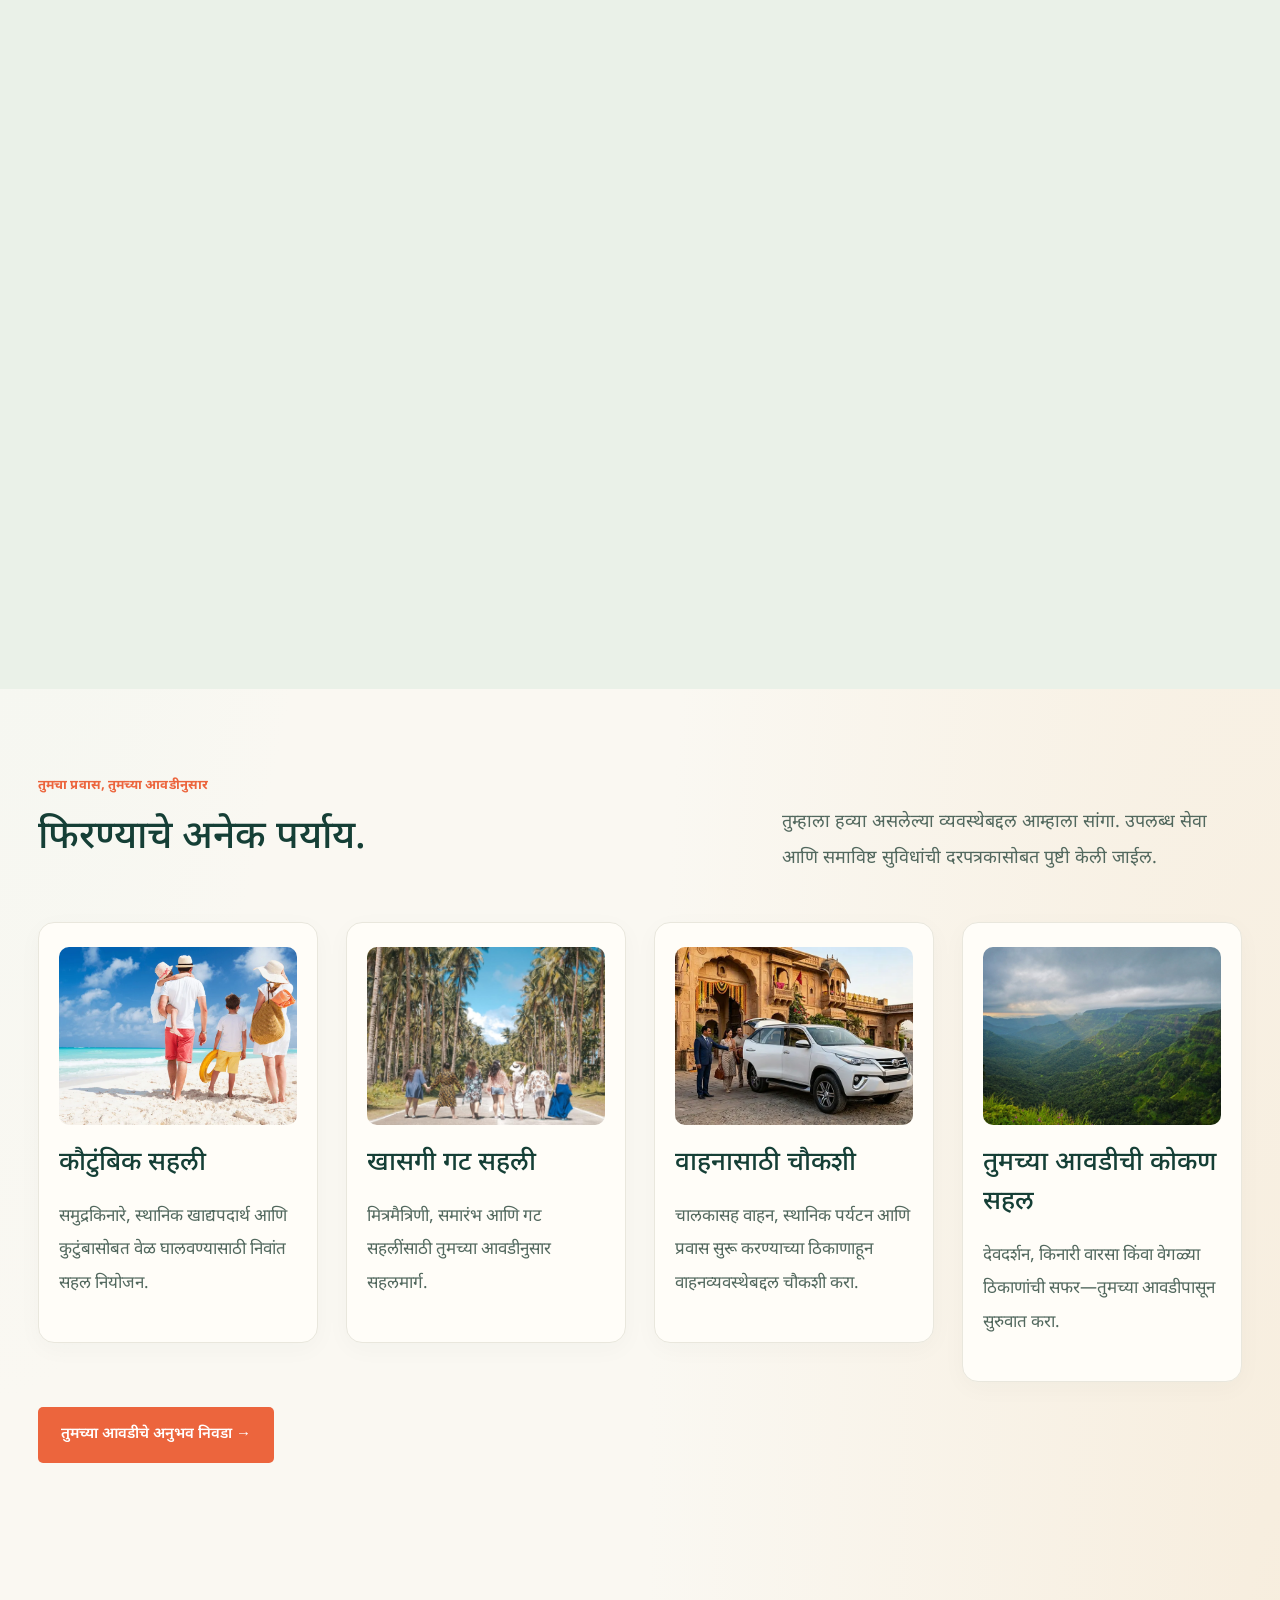
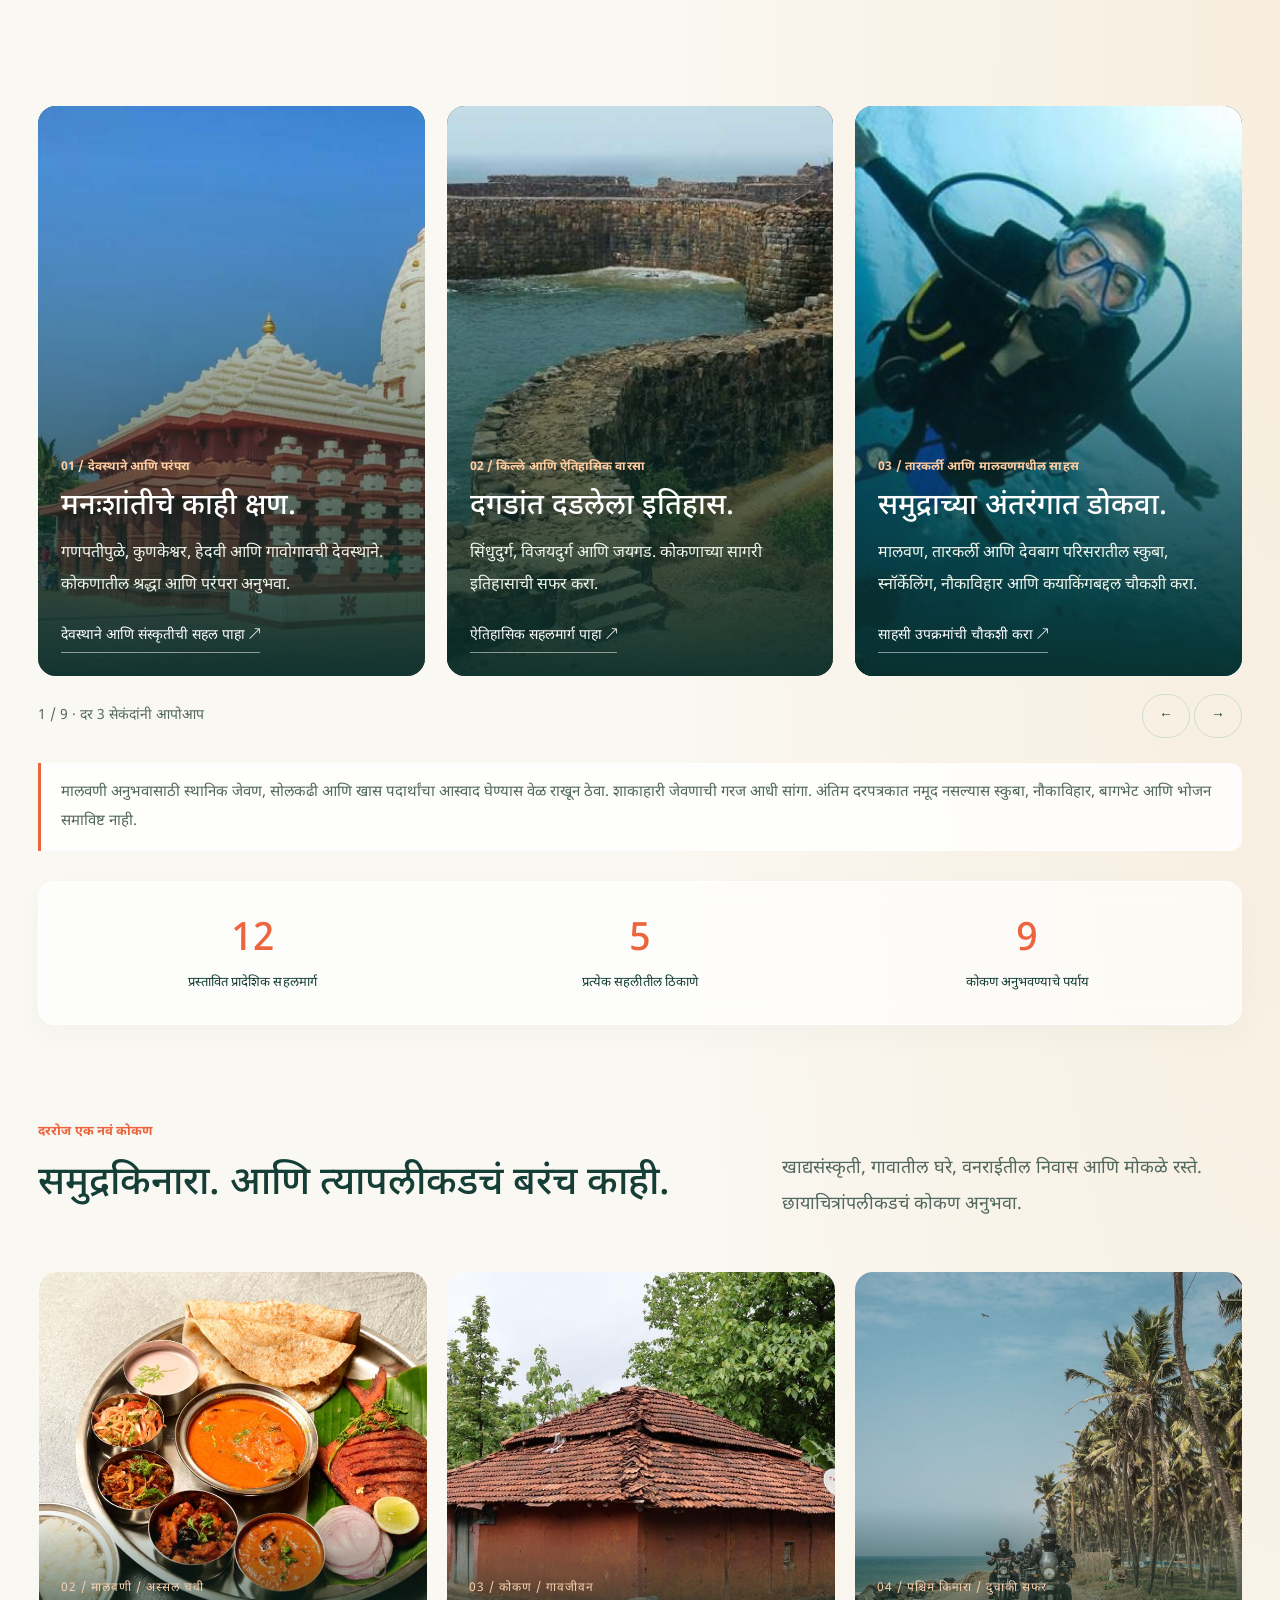
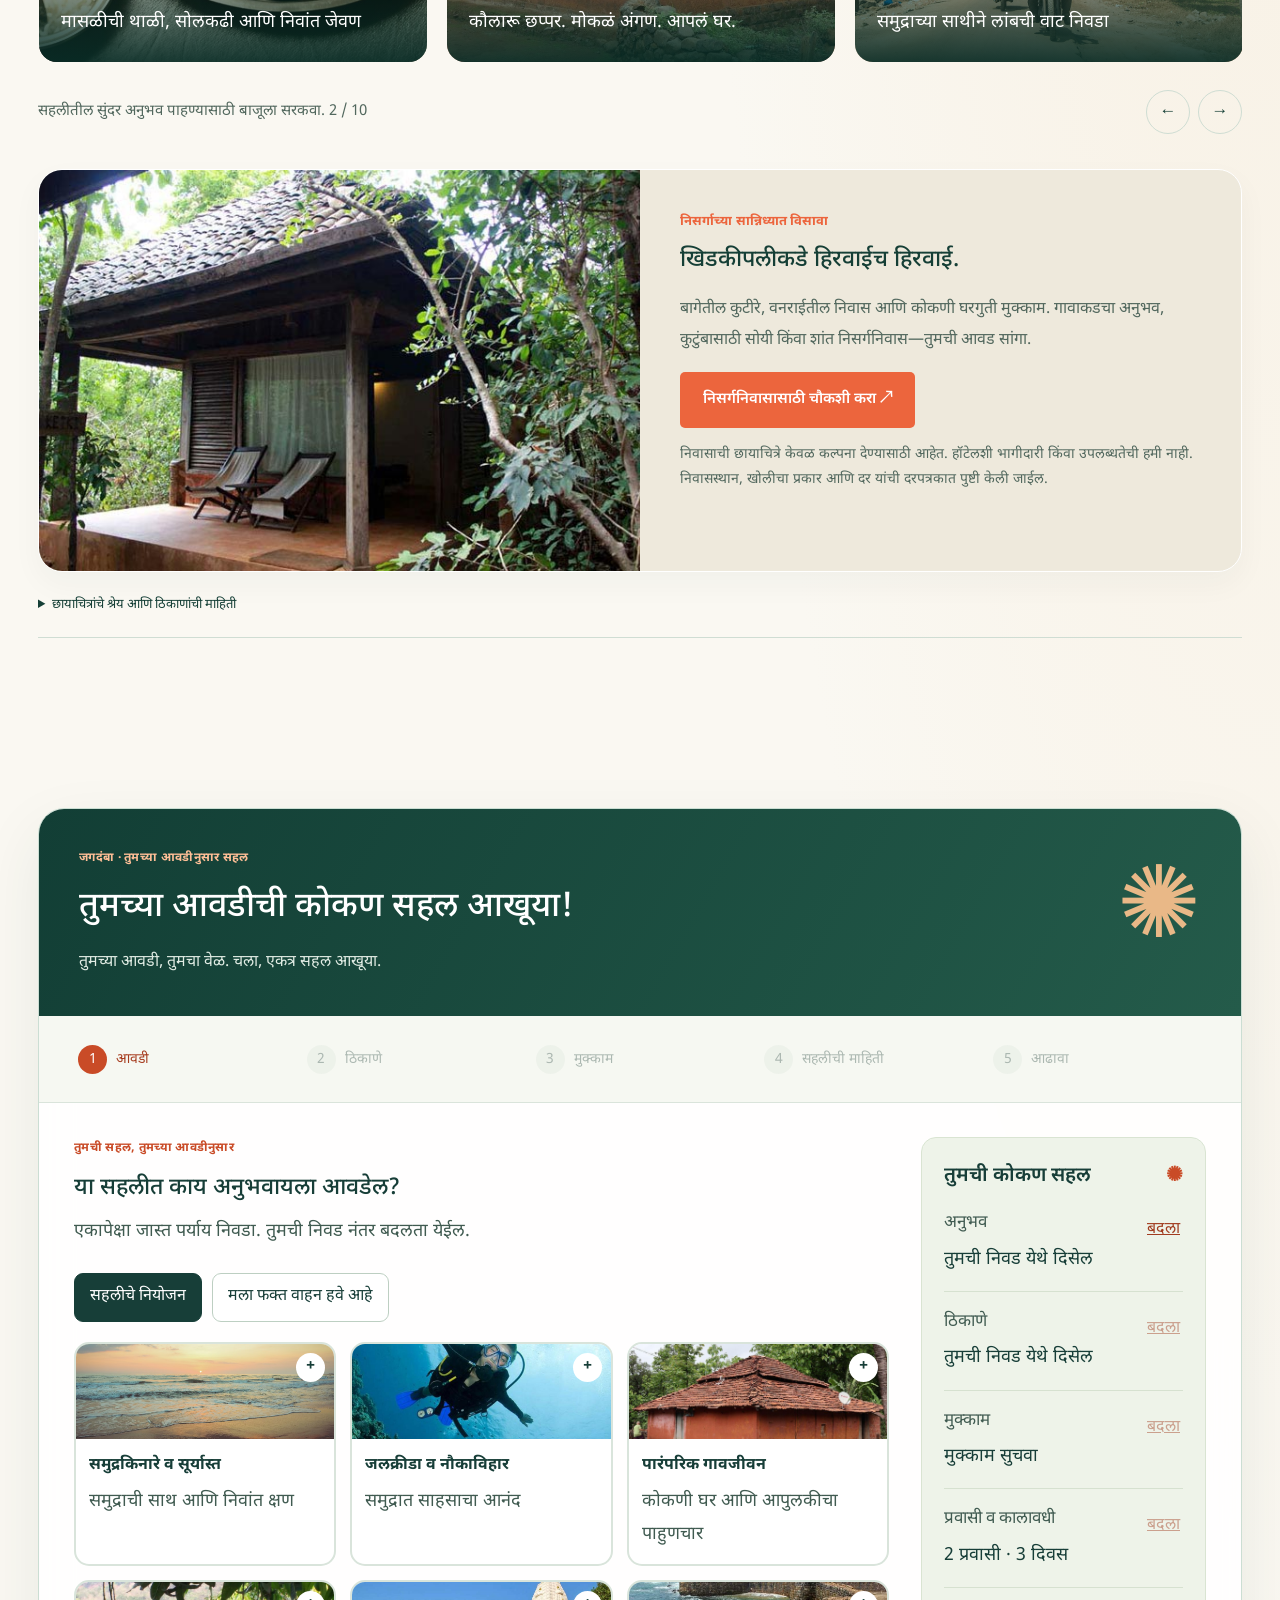
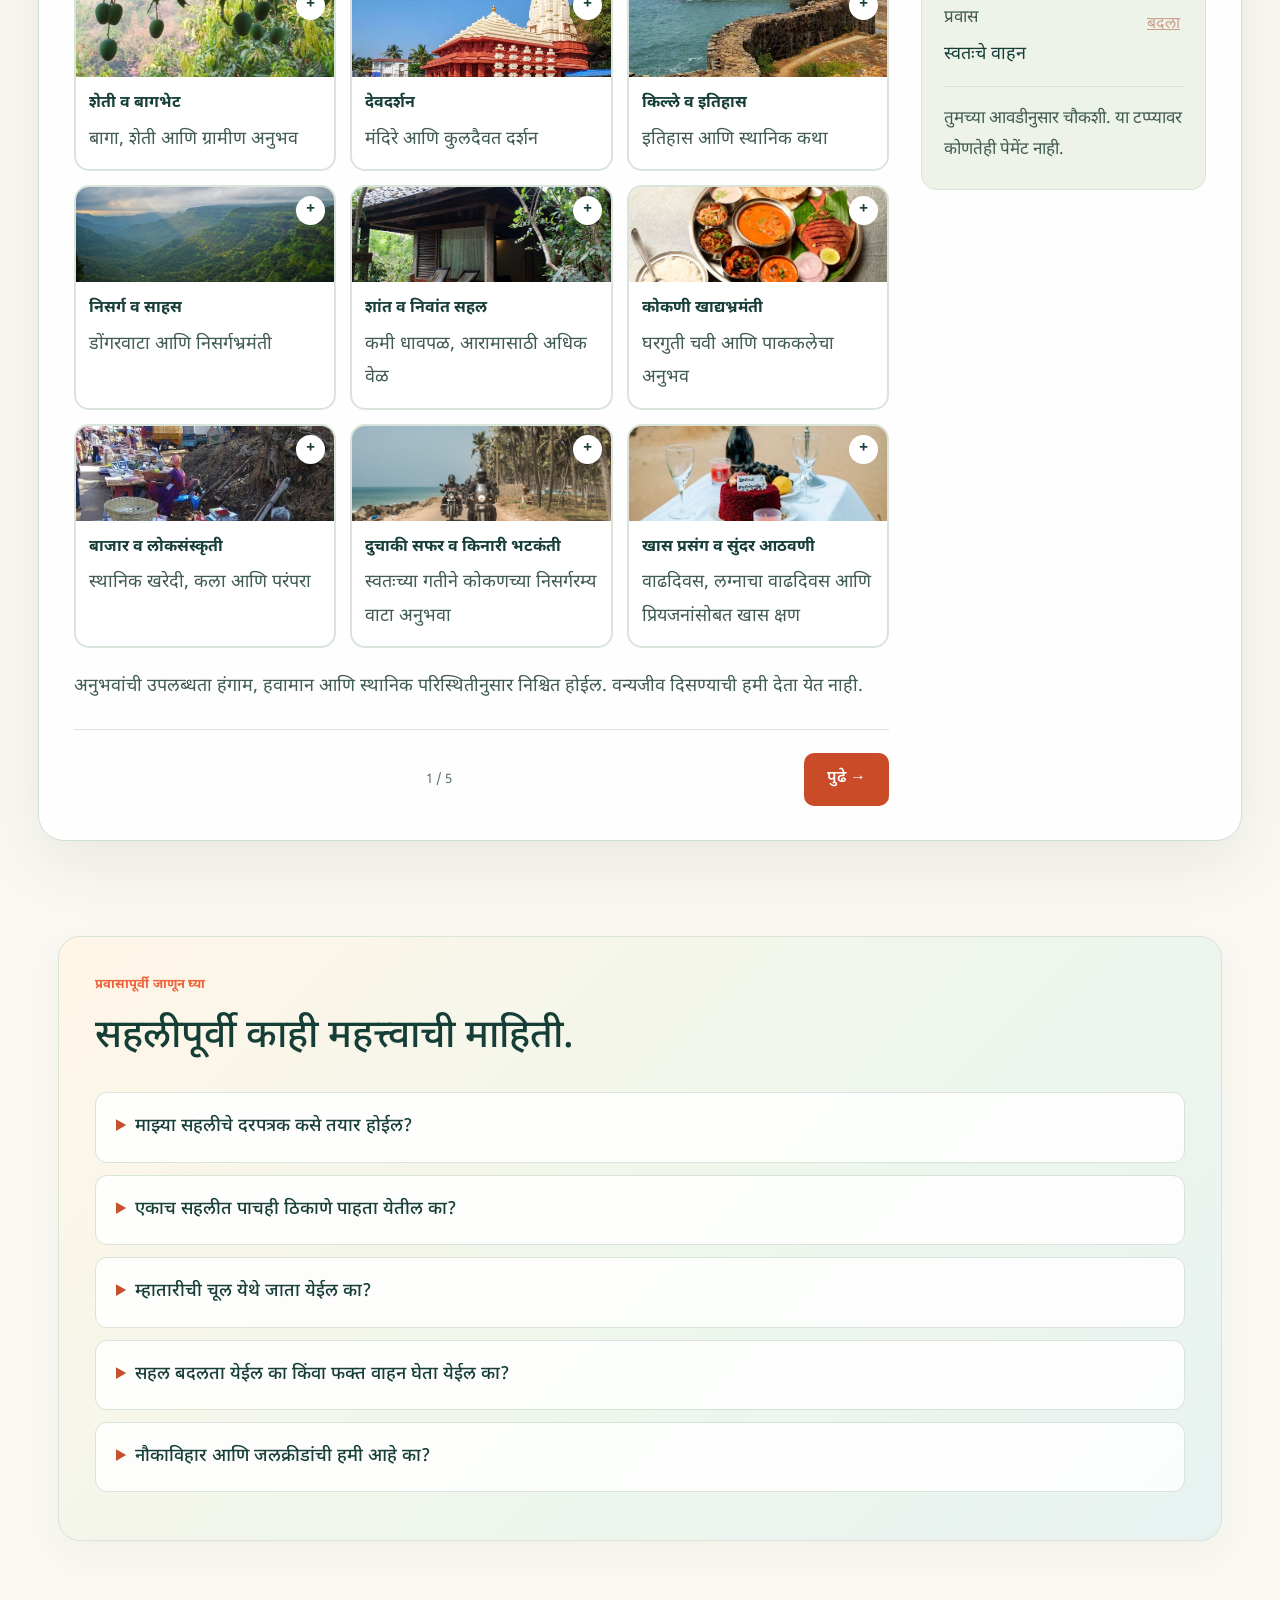
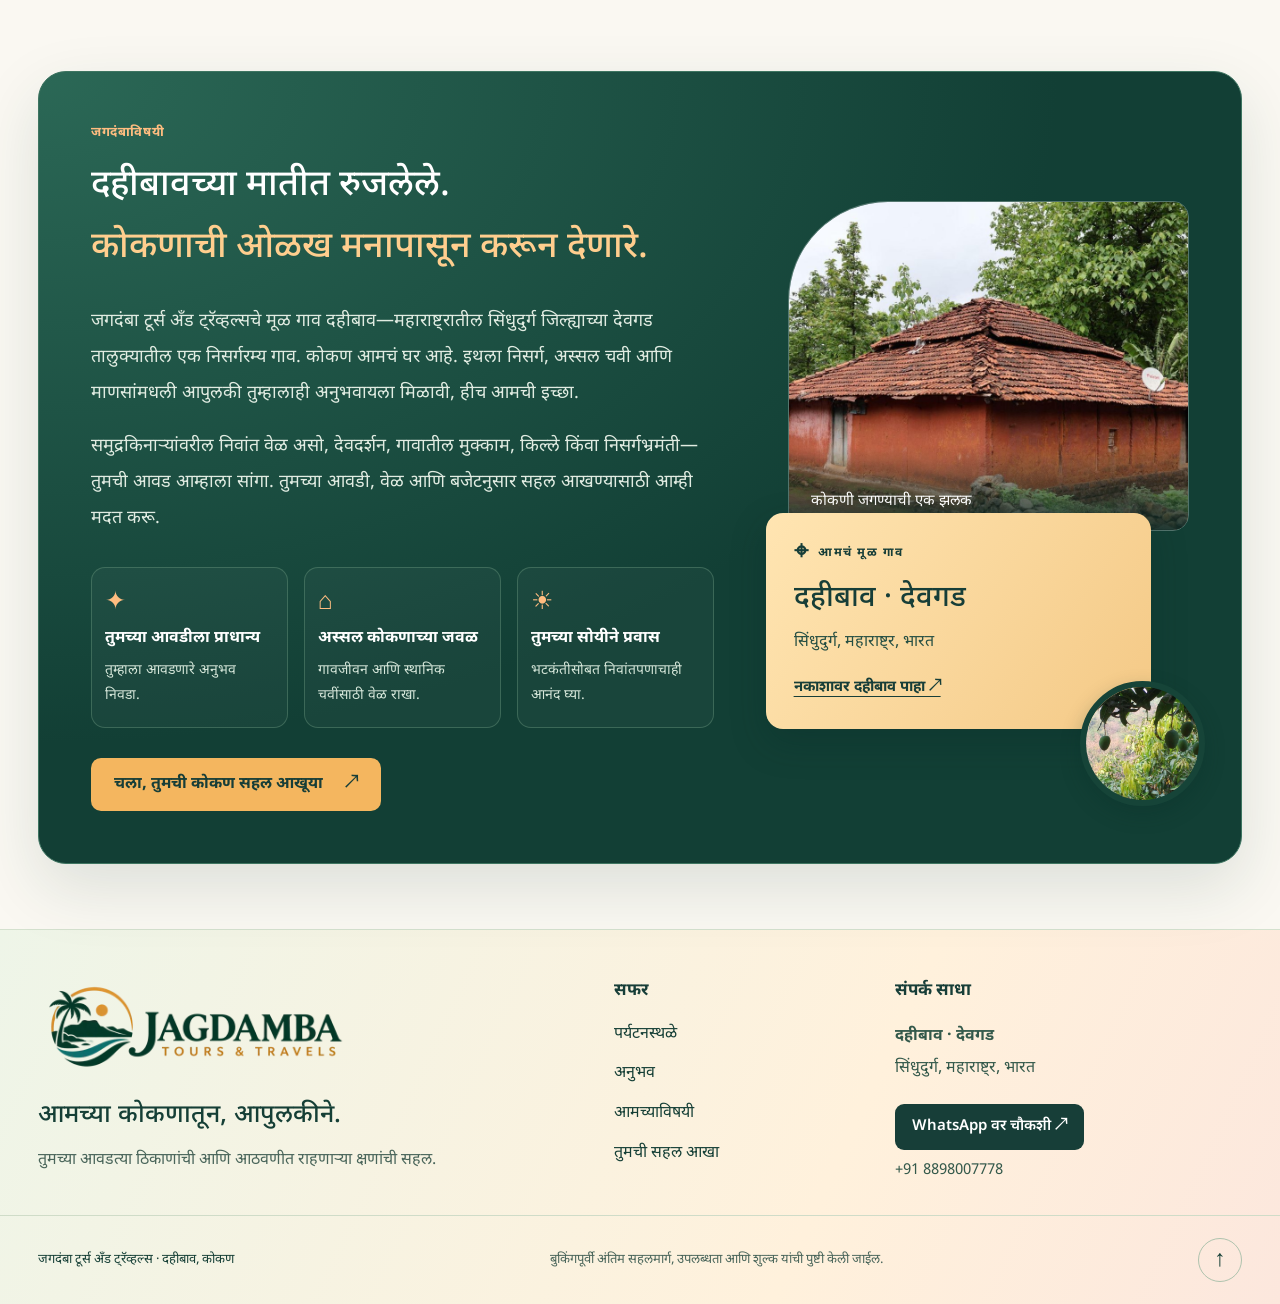
==== commit 2b40314b: "Add staggered destination card scroll reveals" ====
--- a/mr.html
+++ b/mr.html
@@ -15,7 +15,7 @@
 /* Destination finder without a price panel. */
 @media(min-width:901px){.finder{grid-template-columns:minmax(0,1fr) minmax(0,1fr) auto}}
 @media(max-width:900px){.finder>.btn{grid-column:1/-1}}
-</style><link rel="stylesheet" href="https://fonts.googleapis.com/css2?family=Noto+Sans+Devanagari:wght@400;500;600;700&display=swap"><link rel="stylesheet" href="assets/language.css"><link rel="stylesheet" href="assets/premium.css?v=light-coast-2"><script src="assets/language-preference.js"></script><link rel="canonical" href="https://sandesh651.github.io/jagdamba-tours-travels/mr.html"><link rel="alternate" hreflang="en" href="https://sandesh651.github.io/jagdamba-tours-travels/"><link rel="alternate" hreflang="mr" href="https://sandesh651.github.io/jagdamba-tours-travels/mr.html"><link rel="alternate" hreflang="x-default" href="https://sandesh651.github.io/jagdamba-tours-travels/"><link rel="stylesheet" href="assets/trip-planner.css?v=3"><link rel="stylesheet" href="assets/brand.css"><link rel="stylesheet" href="assets/about.css?v=1"><link rel="preload" as="image" href="assets/hero-coast.webp" fetchpriority="high"><style>.hero>img{animation:none!important}.hero{box-shadow:0 12px 32px #173e3814}.finder,.packages-intro{backdrop-filter:none;-webkit-backdrop-filter:none}</style><link rel="stylesheet" href="assets/phone-readable.css?v=1"><link rel="stylesheet" href="assets/cinematic.css?v=2"></head><body><div class="scroll-progress" aria-hidden="true"></div><div class="top">कोकण आपलं, प्रवास तुमचा. &nbsp; • &nbsp; अस्सल कोकणाच्या आणखी जवळ</div><header class="wrap nav"><a class="brand" href="#"><img class="brand-logo" src="assets/jagdamba-logo.webp" width="2172" height="724" alt="जगदंबा TOURS &amp; TRAVELS"></a><nav class="navlinks"><a href="#packages">आमच्या सहली</a><a href="#why">कोकणाची ओळख</a><a href="#services">प्रवास सेवा</a><a href="#experiences">अनुभव</a></nav><div class="nav-actions"><div class="language-switch" role="group" aria-label="Language / भाषा"><a href="index.html?lang=en" hreflang="en" lang="en" data-language="en">English</a><a href="mr.html?lang=mr" hreflang="mr" lang="mr" data-language="mr">मराठी</a></div><a class="btn" href="#plan">माझी सहल ठरवा ↗</a></div></header>
+</style><link rel="stylesheet" href="https://fonts.googleapis.com/css2?family=Noto+Sans+Devanagari:wght@400;500;600;700&display=swap"><link rel="stylesheet" href="assets/language.css"><link rel="stylesheet" href="assets/premium.css?v=light-coast-2"><script src="assets/language-preference.js"></script><link rel="canonical" href="https://sandesh651.github.io/jagdamba-tours-travels/mr.html"><link rel="alternate" hreflang="en" href="https://sandesh651.github.io/jagdamba-tours-travels/"><link rel="alternate" hreflang="mr" href="https://sandesh651.github.io/jagdamba-tours-travels/mr.html"><link rel="alternate" hreflang="x-default" href="https://sandesh651.github.io/jagdamba-tours-travels/"><link rel="stylesheet" href="assets/trip-planner.css?v=3"><link rel="stylesheet" href="assets/brand.css"><link rel="stylesheet" href="assets/about.css?v=1"><link rel="preload" as="image" href="assets/hero-coast.webp" fetchpriority="high"><style>.hero>img{animation:none!important}.hero{box-shadow:0 12px 32px #173e3814}.finder,.packages-intro{backdrop-filter:none;-webkit-backdrop-filter:none}</style><link rel="stylesheet" href="assets/phone-readable.css?v=1"><link rel="stylesheet" href="assets/cinematic.css?v=3"></head><body><div class="scroll-progress" aria-hidden="true"></div><div class="top">कोकण आपलं, प्रवास तुमचा. &nbsp; • &nbsp; अस्सल कोकणाच्या आणखी जवळ</div><header class="wrap nav"><a class="brand" href="#"><img class="brand-logo" src="assets/jagdamba-logo.webp" width="2172" height="724" alt="जगदंबा TOURS &amp; TRAVELS"></a><nav class="navlinks"><a href="#packages">आमच्या सहली</a><a href="#why">कोकणाची ओळख</a><a href="#services">प्रवास सेवा</a><a href="#experiences">अनुभव</a></nav><div class="nav-actions"><div class="language-switch" role="group" aria-label="Language / भाषा"><a href="index.html?lang=en" hreflang="en" lang="en" data-language="en">English</a><a href="mr.html?lang=mr" hreflang="mr" lang="mr" data-language="mr">मराठी</a></div><a class="btn" href="#plan">माझी सहल ठरवा ↗</a></div></header>
 <main><div class="sea-opening"><div class="hero"><img src="assets/hero-coast.webp" loading="eager" fetchpriority="high" decoding="async" alt="भारतीय समुद्रकिनाऱ्याचे प्रातिनिधिक छायाचित्र" onerror="this.src='assets/india-coast.jpg';this.alt='भारतीय समुद्रकिनाऱ्याचे प्रातिनिधिक छायाचित्र'"><div class="herotext"><div class="eyebrow">महाराष्ट्राचा समुद्रकिनारा. सहलीचा एक वेगळा अनुभव.</div><h1>समुद्र. किल्ले. वनराई.<br><em>सारं काही कोकणात.</em></h1><p>जगदंबासोबत निसर्गरम्य वाटेने कोकण फिरा. मालवणचे सागरी किल्ले, तारकर्लीतील साहसी खेळ, देवस्थाने, आंब्याच्या बागा आणि धुक्यात हरवलेला सह्याद्री—कोकणाच्या प्रेमात पडण्यासाठी कारणांची कमतरता नाही.</p><a class="btn" href="#packages">तुमच्या आवडीची कोकण सहल निवडा <span>↗</span></a></div><div class="herofoot">कोकण ते गोवा &nbsp; ─── &nbsp; 01 / कोकण</div></div></div>
 <div class="finder"><div><label for="region">तुमचे पर्यटनस्थळ निवडा</label><select id="region"><option value="all">संपूर्ण कोकण आणि गोवा</option><option value="south">मालवण आणि सिंधुदुर्ग</option><option value="central">गुहागर आणि रत्नागिरी</option><option value="north">दापोली आणि परिसर</option><option value="ghats">आंबोली आणि घाटमाथा</option><option value="goa">गोवा आणि किनारी प्रदेश</option></select></div><div><label for="mood">तुम्हाला कशी सहल आवडेल?</label><select id="mood"><option value="all">सर्व अनुभवांची सफर</option><option value="beach">समुद्रकिनारे आणि सूर्यास्त</option><option value="culture">देवस्थाने आणि संस्कृती</option><option value="quiet">निवांत आणि वेगळी ठिकाणे</option><option value="adventure">स्कुबा आणि जलक्रीडा</option><option value="nature">जंगले, घाट आणि बागा</option></select></div><button class="btn" id="find">सहली पाहा ↗</button></div><div class="introbar"><span>3 प्रसिद्ध ठिकाणे + 2 खास ठिकाणे</span><span>एक प्रदेश. पाच अनुभव.</span><span>तुमच्या आवडीनुसार प्रवास</span></div>
 <section id="packages"><div class="wrap"><div class="heading packages-intro"><div class="packages-title"><div class="eyebrow orange">पाच ठिकाणे. असंख्य सुंदर आठवणी.</div><h2>तुमच्या मनातली सहल निवडा.</h2></div><p class="packages-summary">अलिबाग आणि दापोलीपासून मालवण, वेंगुर्ला आणि गोव्यापर्यंत. एका प्रदेशातील पाच ठिकाणांचा सहलमार्ग निवडा आणि तुमच्या आवडीनुसार ठरवा.</p></div><div class="filters escapes-toolbar" role="group" aria-label="सहली पाहा"><button class="chip active" data-filter="all">सर्व सहली <span aria-hidden="true">↗</span></button><span class="escapes-total">१२ निवडक सहलमार्ग</span></div><div class="cards" id="cards"></div><p id="empty" hidden>या निवडीनुसार सहलमार्ग उपलब्ध नाही. दुसरा प्रदेश किंवा सहलीचा प्रकार निवडा.</p><p class="notice">प्रत्येक सहलीच्या कार्डवर त्या प्रदेशातील 3–4 छायाचित्रे बदलत राहतात. ठिकाणाचे नाव चित्राखाली दिले आहे; सर्व थांबे दाखवलेले नाहीत. साहसी खेळ आणि बागभेटीसाठी स्वतंत्र पुष्टी आवश्यक आहे.<br>तारीख, प्रवासाची सुरुवात, कालावधी, निवास, भोजन, कर आणि प्रवेश किंवा उपक्रम शुल्क यांची लेखी दरपत्रकात पुष्टी केली जाईल.</p></div></section>
@@ -106,5 +106,5 @@
 experienceWindow.addEventListener('keydown',e=>{if(e.key==='ArrowRight'||e.key==='ArrowLeft'){e.preventDefault();advanceExperience(e.key==='ArrowRight'?1:-1)}});addEventListener('resize',()=>positionExperience(false));
 if('IntersectionObserver' in window){new IntersectionObserver(entries=>entries.forEach(e=>{if(e.target===postcardTrack){postcardVisible=e.isIntersecting;if(postcardVisible&&!reduceMotion)movePostcard()}else{experienceVisible=e.isIntersecting;if(experienceVisible&&!reduceMotion)advanceExperience()}}),{threshold:.25}).observe(postcardTrack);new IntersectionObserver(entries=>entries.forEach(e=>{experienceVisible=e.isIntersecting;if(experienceVisible&&!reduceMotion)advanceExperience()}),{threshold:.25}).observe(experienceWindow)}else{postcardVisible=experienceVisible=true}
 setInterval(()=>{if(document.hidden||reduceMotion)return;if(postcardVisible)movePostcard();if(experienceVisible)advanceExperience();visibleDecks.forEach(advanceDeck)},3000);
-</script><script src="assets/language.js"></script><script src="assets/trip-planner.js?v=whatsapp-1"></script><script src="assets/cinematic.js?v=1" defer></script></body></html>
+</script><script src="assets/language.js"></script><script src="assets/trip-planner.js?v=whatsapp-1"></script><script src="assets/cinematic.js?v=1" defer></script><script src="assets/card-motion.js?v=1" defer></script></body></html>
 
--- a/assets/cinematic.css
+++ b/assets/cinematic.css
@@ -46,3 +46,10 @@
  html body #packages .photo-dots i.active{width:clamp(14px,3.5vw,35px)}
 }
 @media(prefers-reduced-motion:reduce){html body #packages .card{transition:none}html body #packages .card:active{transform:none}}
+
+/* A restrained 3D hover complements the scroll entrance on pointer devices. */
+@media (min-width:701px) and (hover:hover) and (pointer:fine) and (prefers-reduced-motion:no-preference){
+ html body #packages .card{transform-origin:center center;transition:transform .4s cubic-bezier(.2,.7,.3,1),box-shadow .4s,border-color .4s}
+ html body #packages .card:hover{transform:perspective(1200px) translateY(-8px) rotateX(1.5deg) rotateY(-1deg);box-shadow:0 26px 48px -12px #183e3838;border-color:#c5d6c8}
+}
+@media (prefers-reduced-motion:reduce){html body #packages .card:hover{transform:none}}
